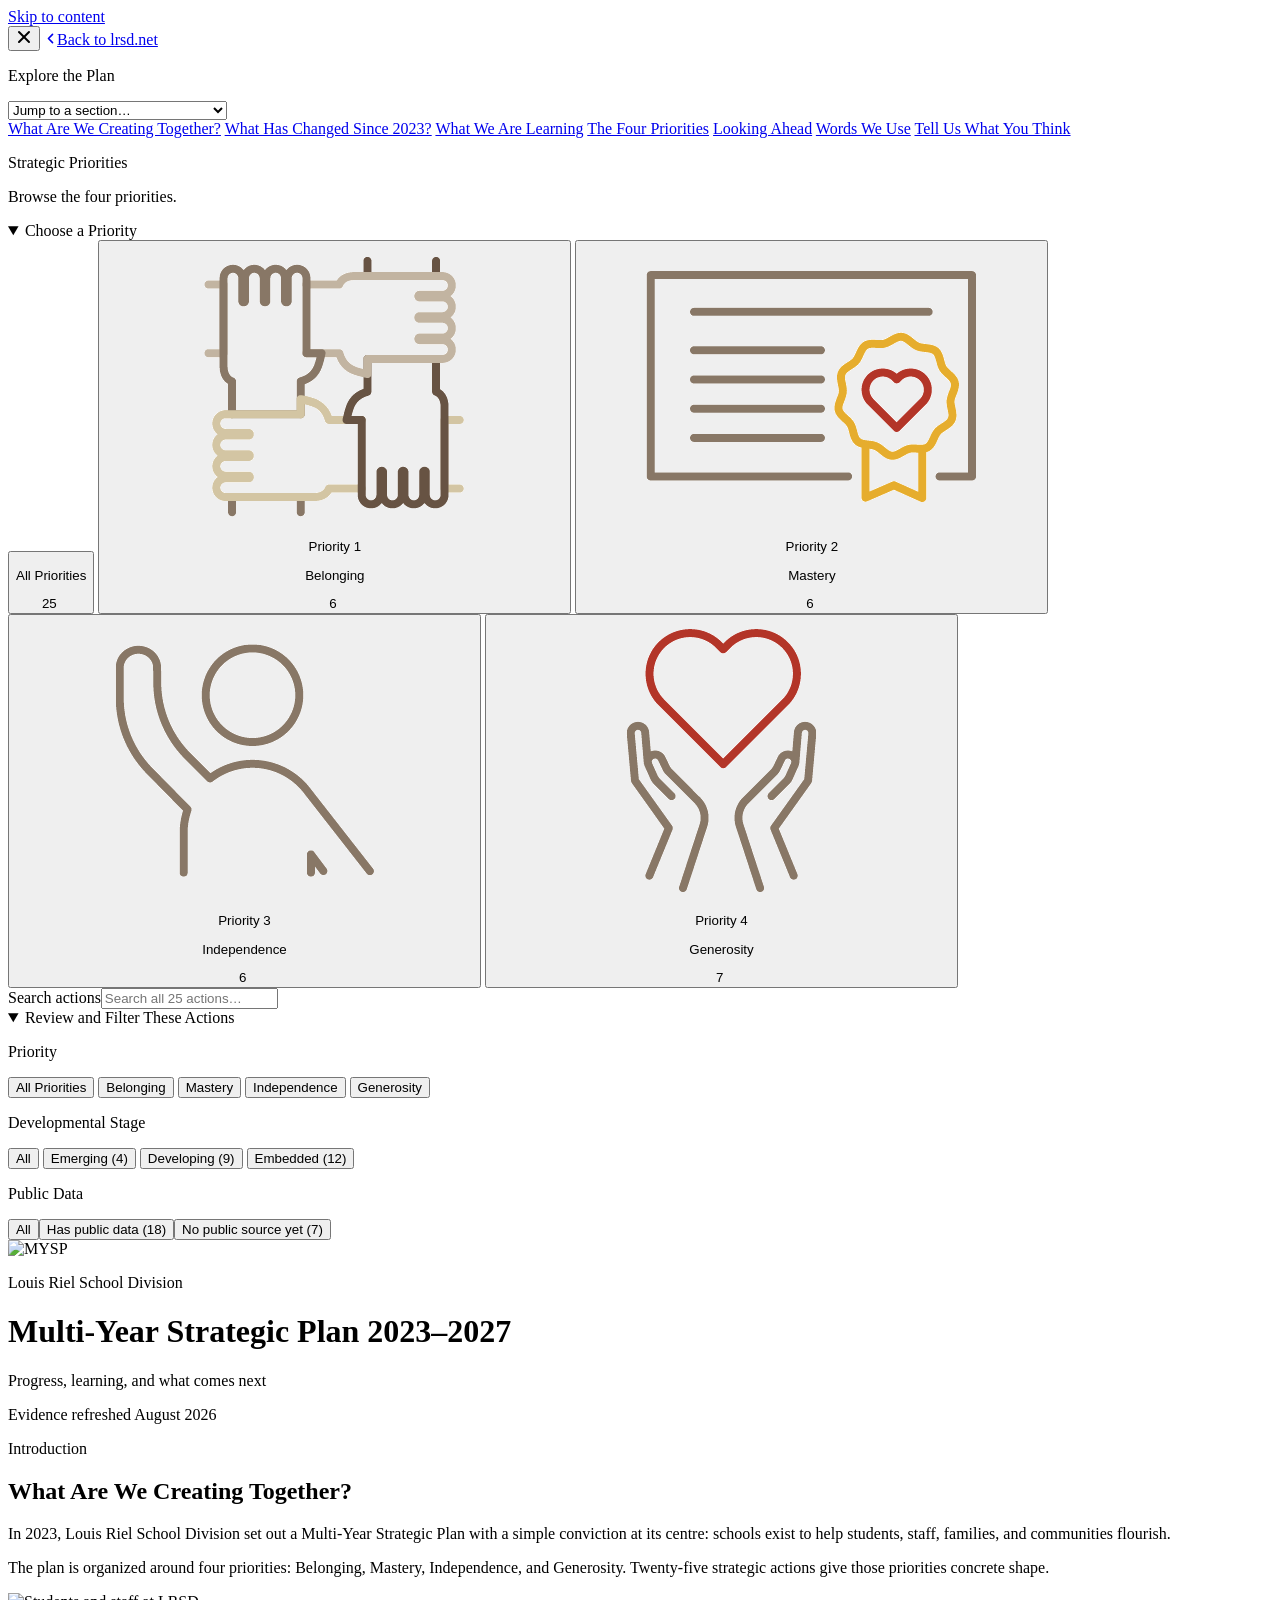
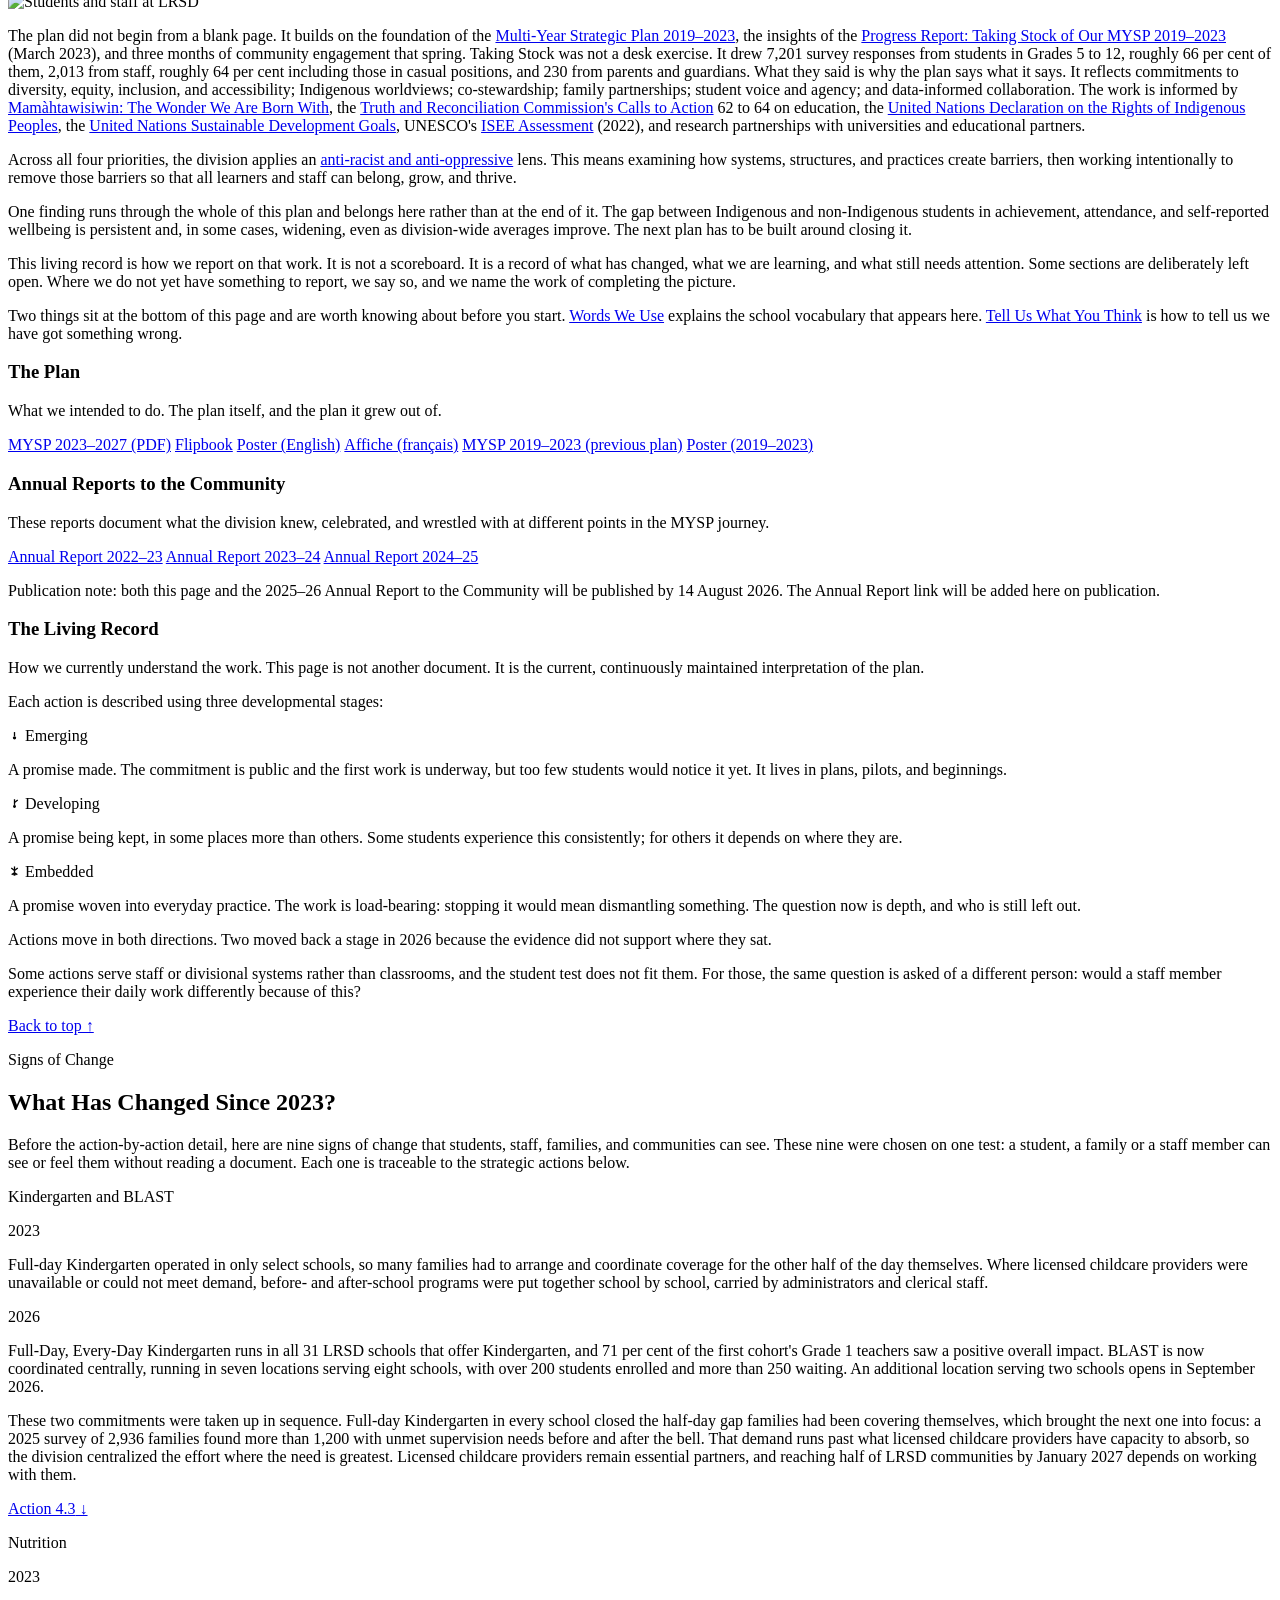
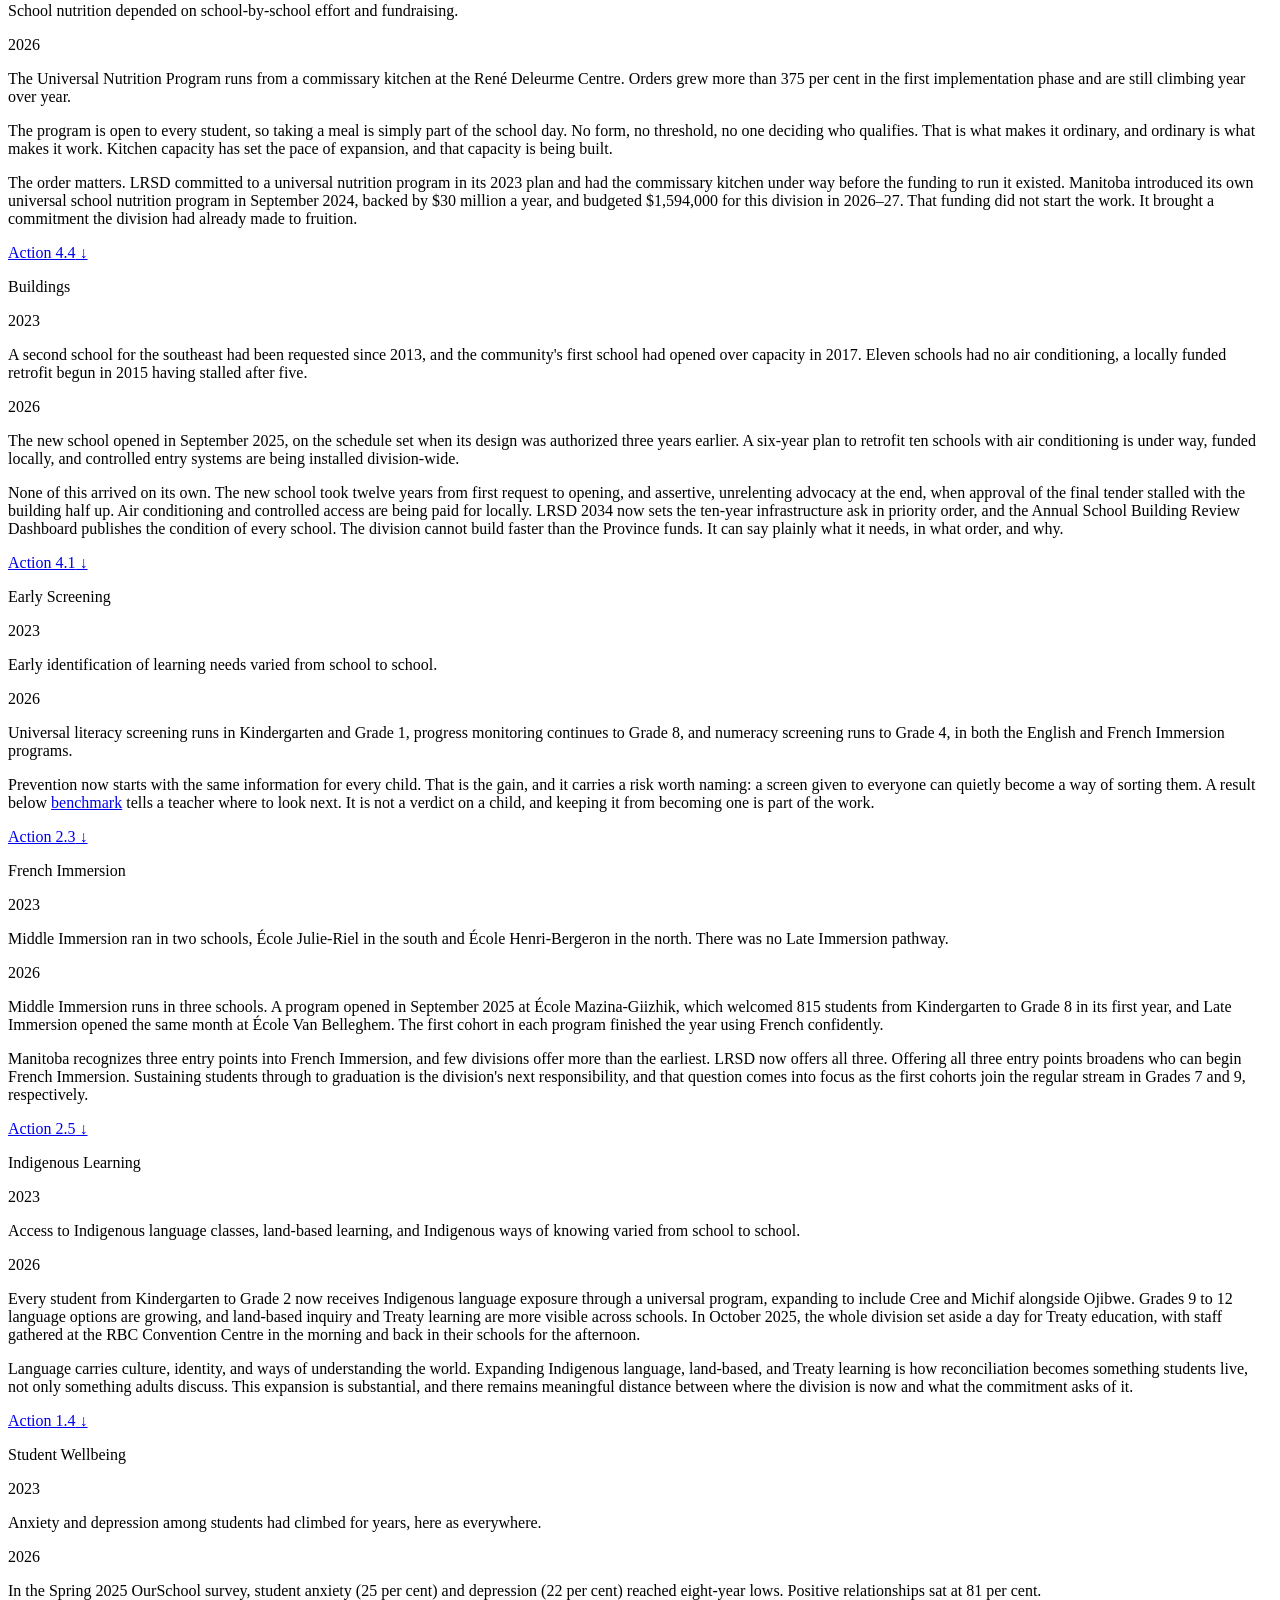
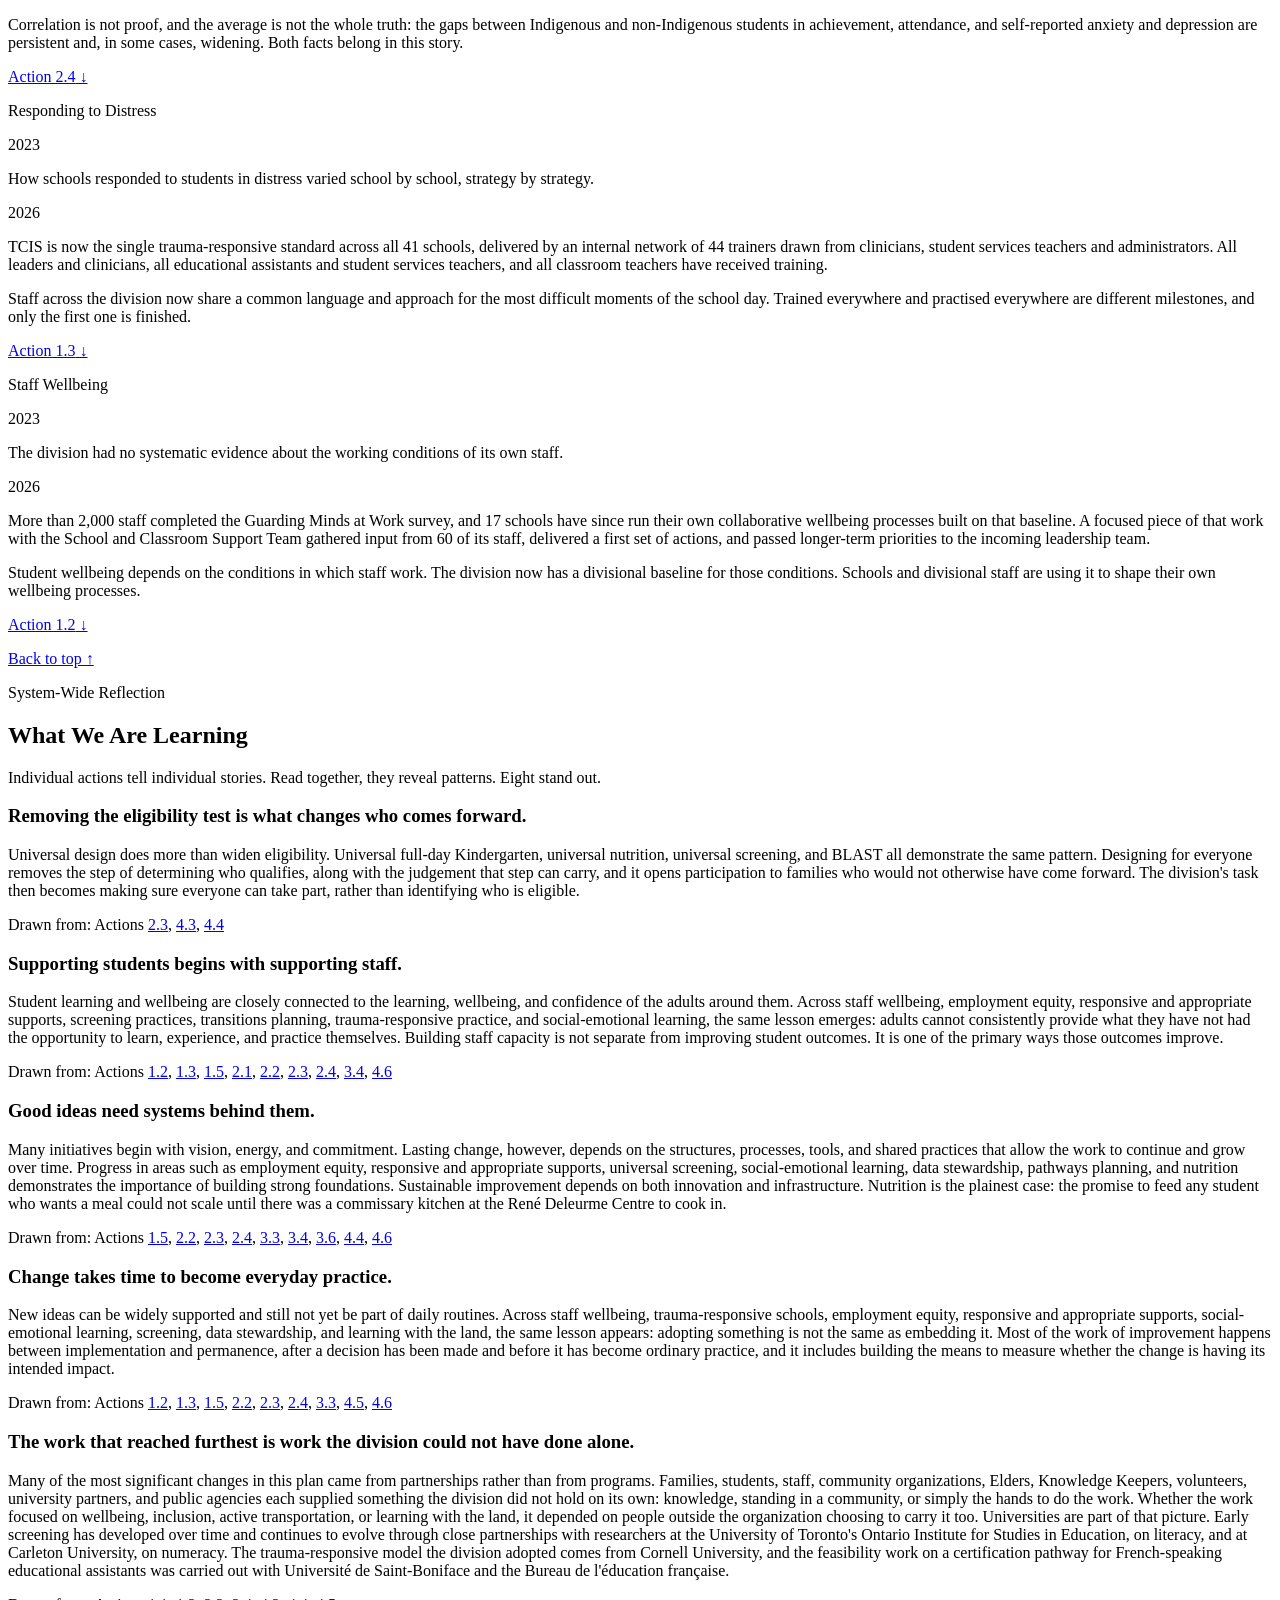
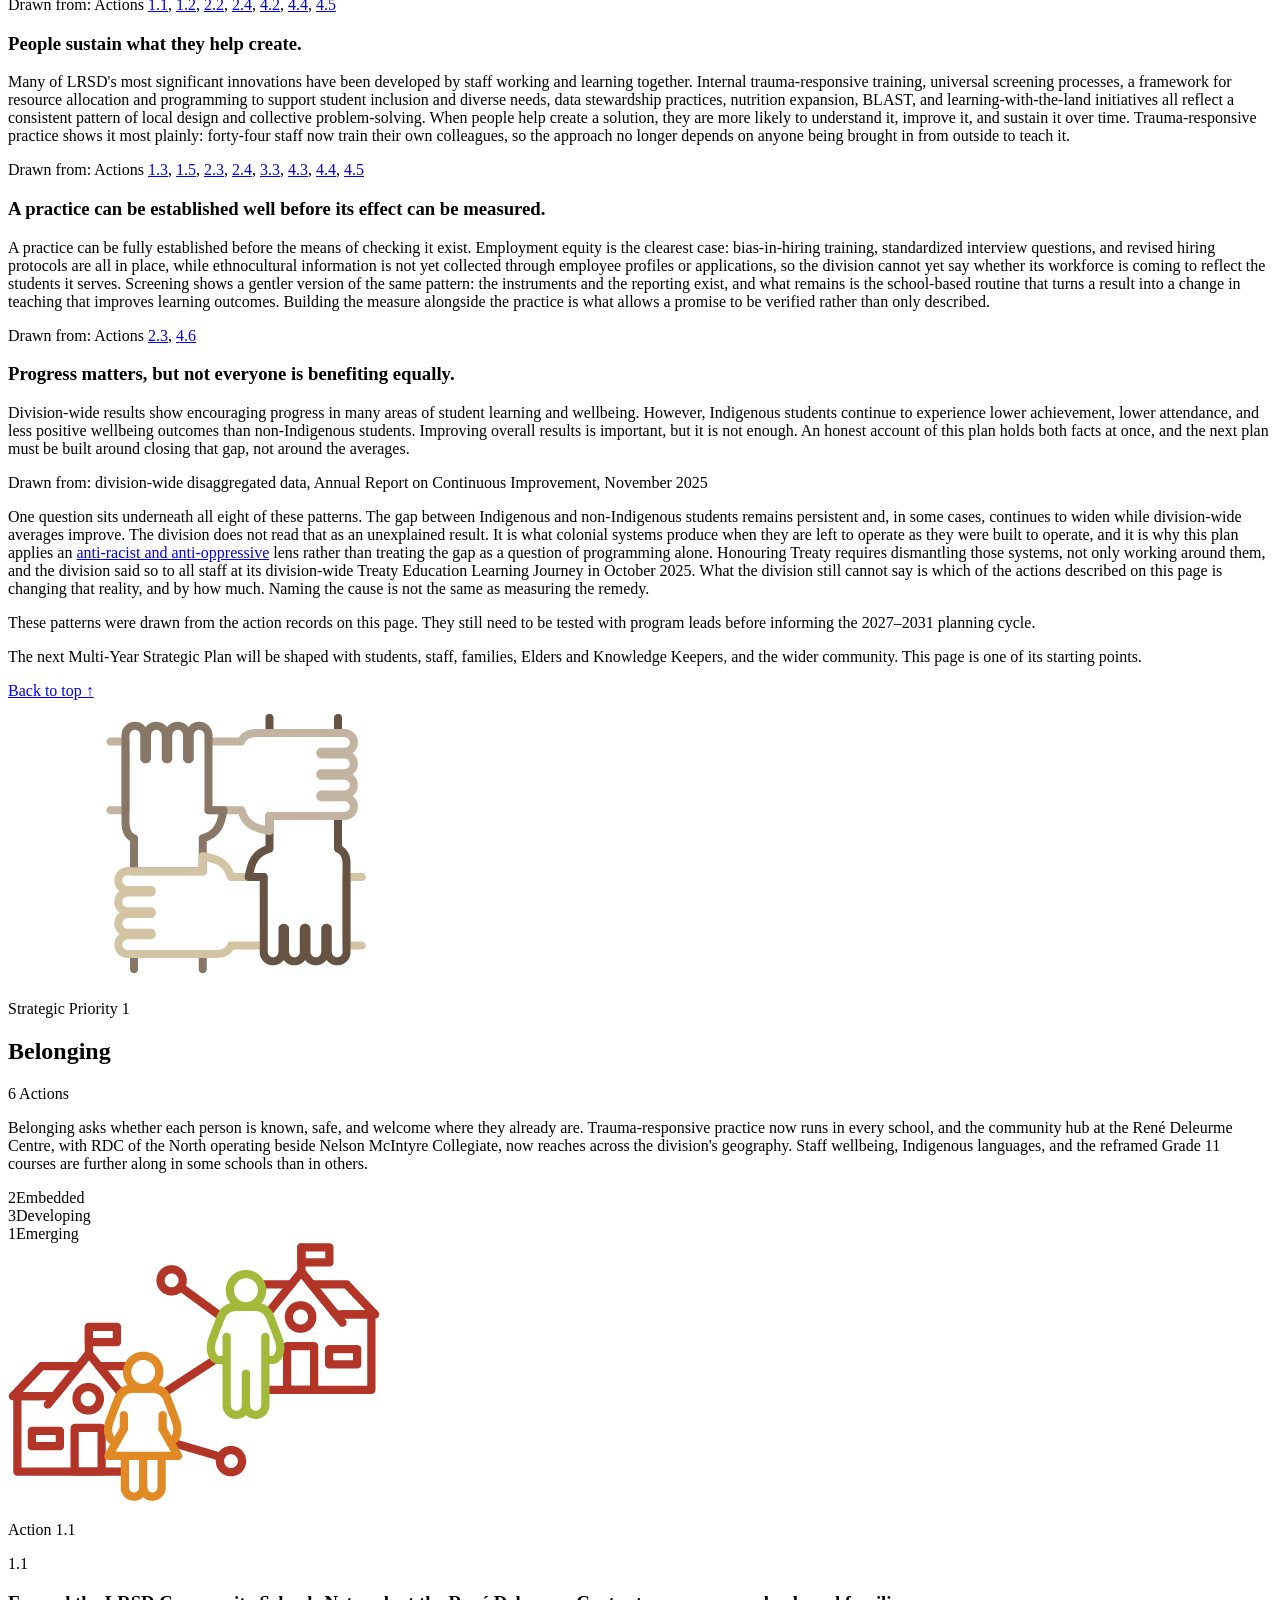
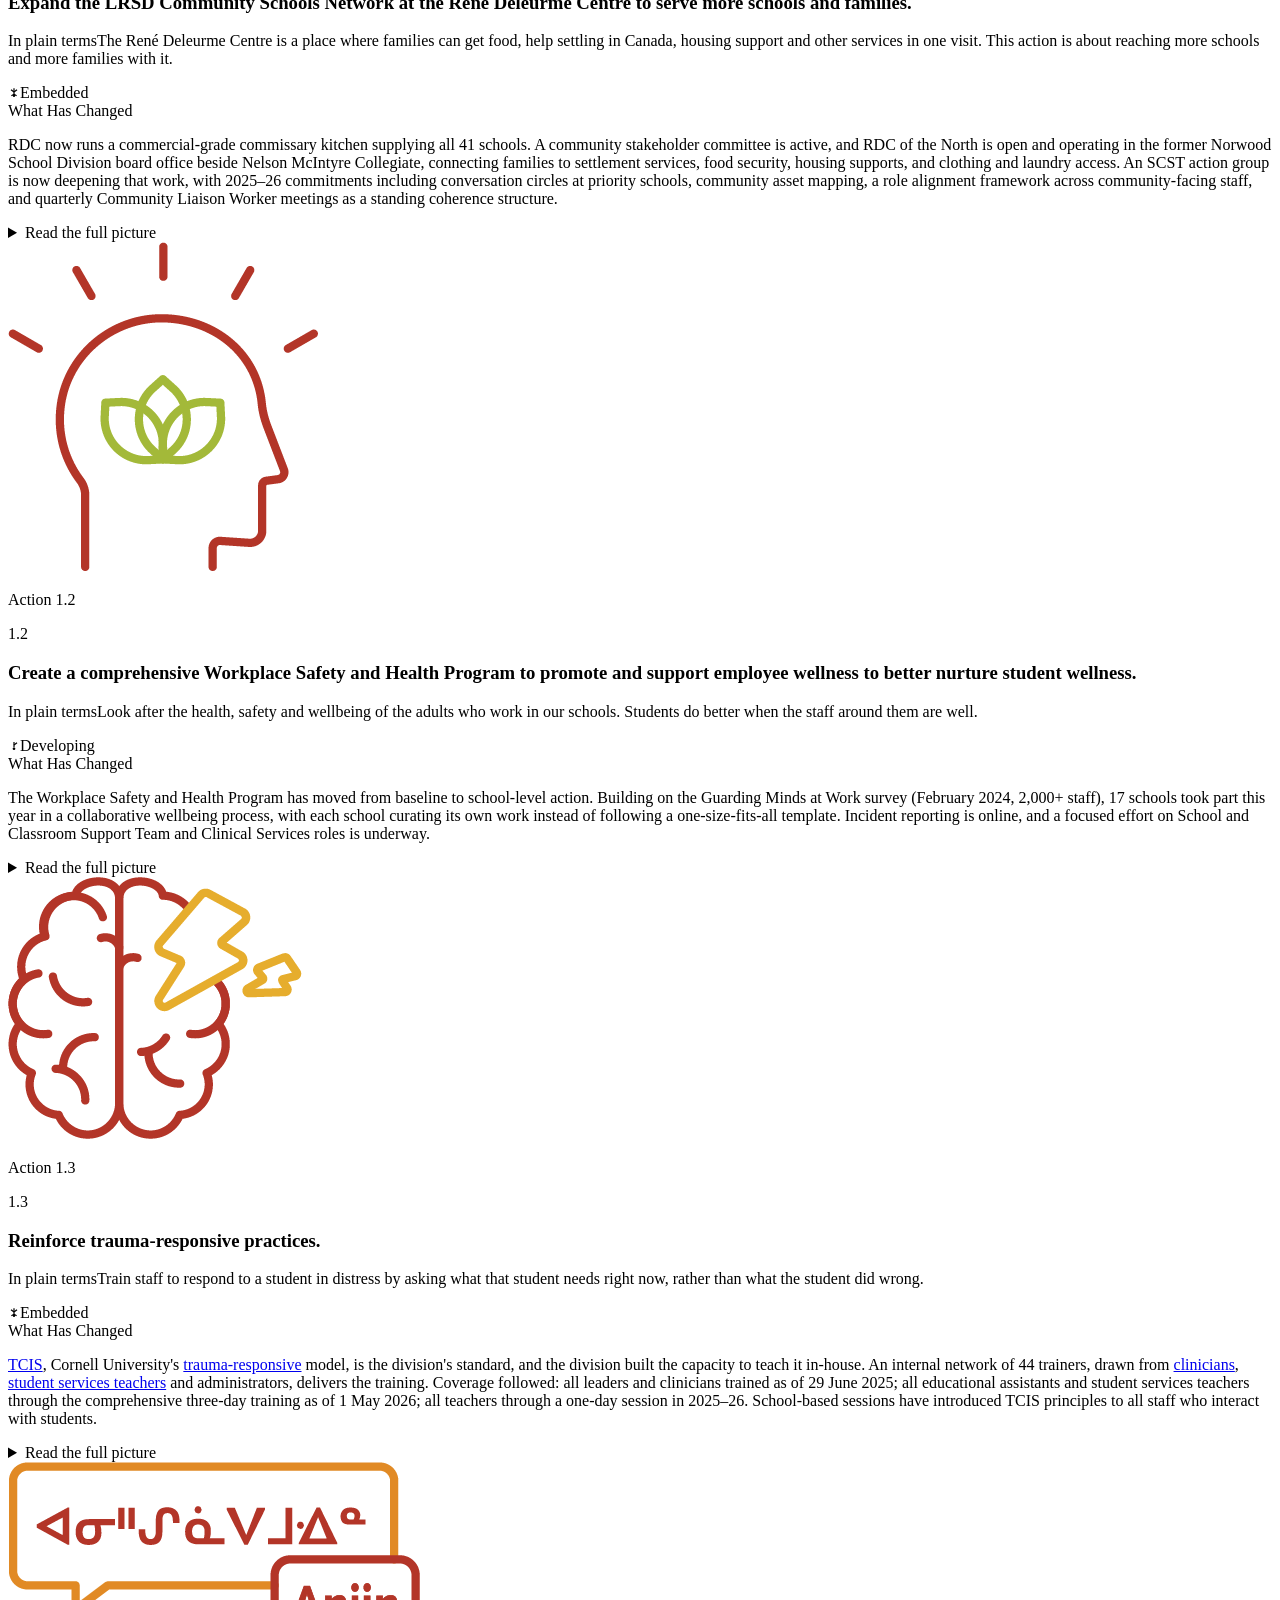
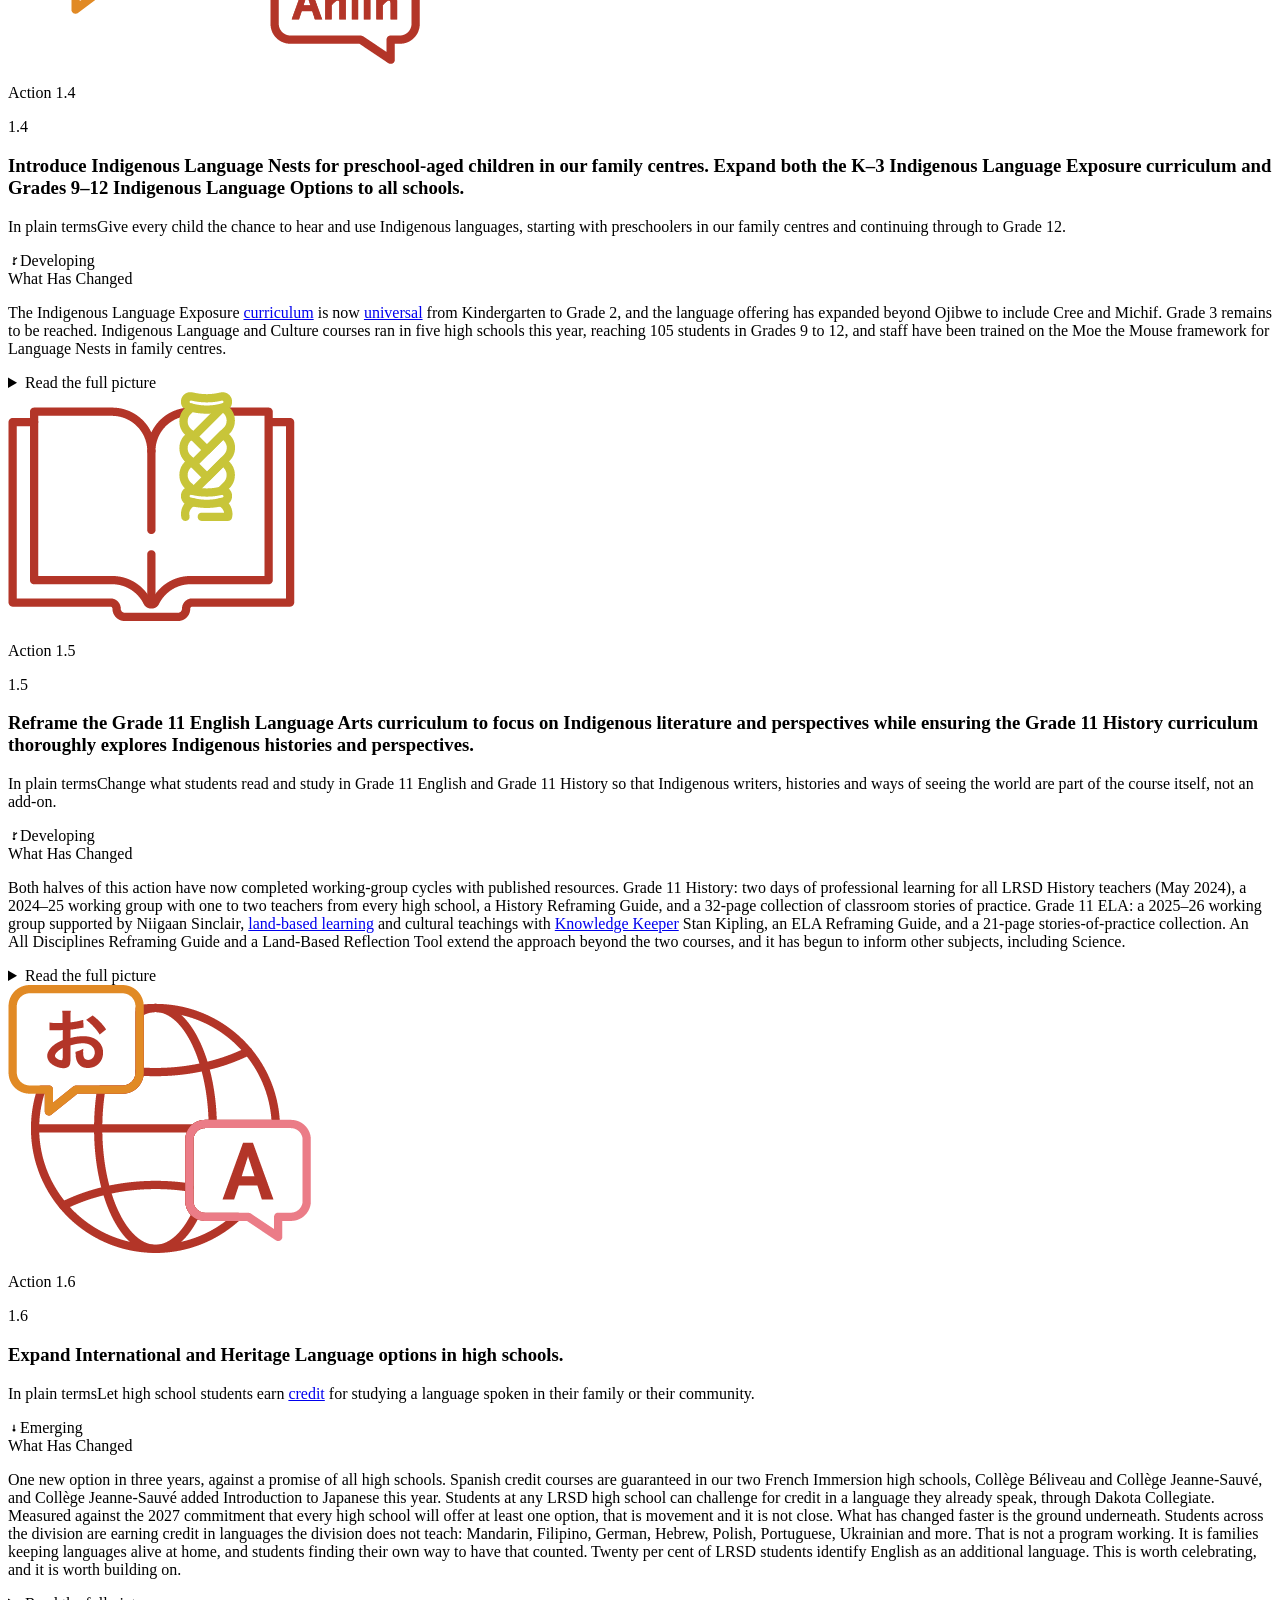
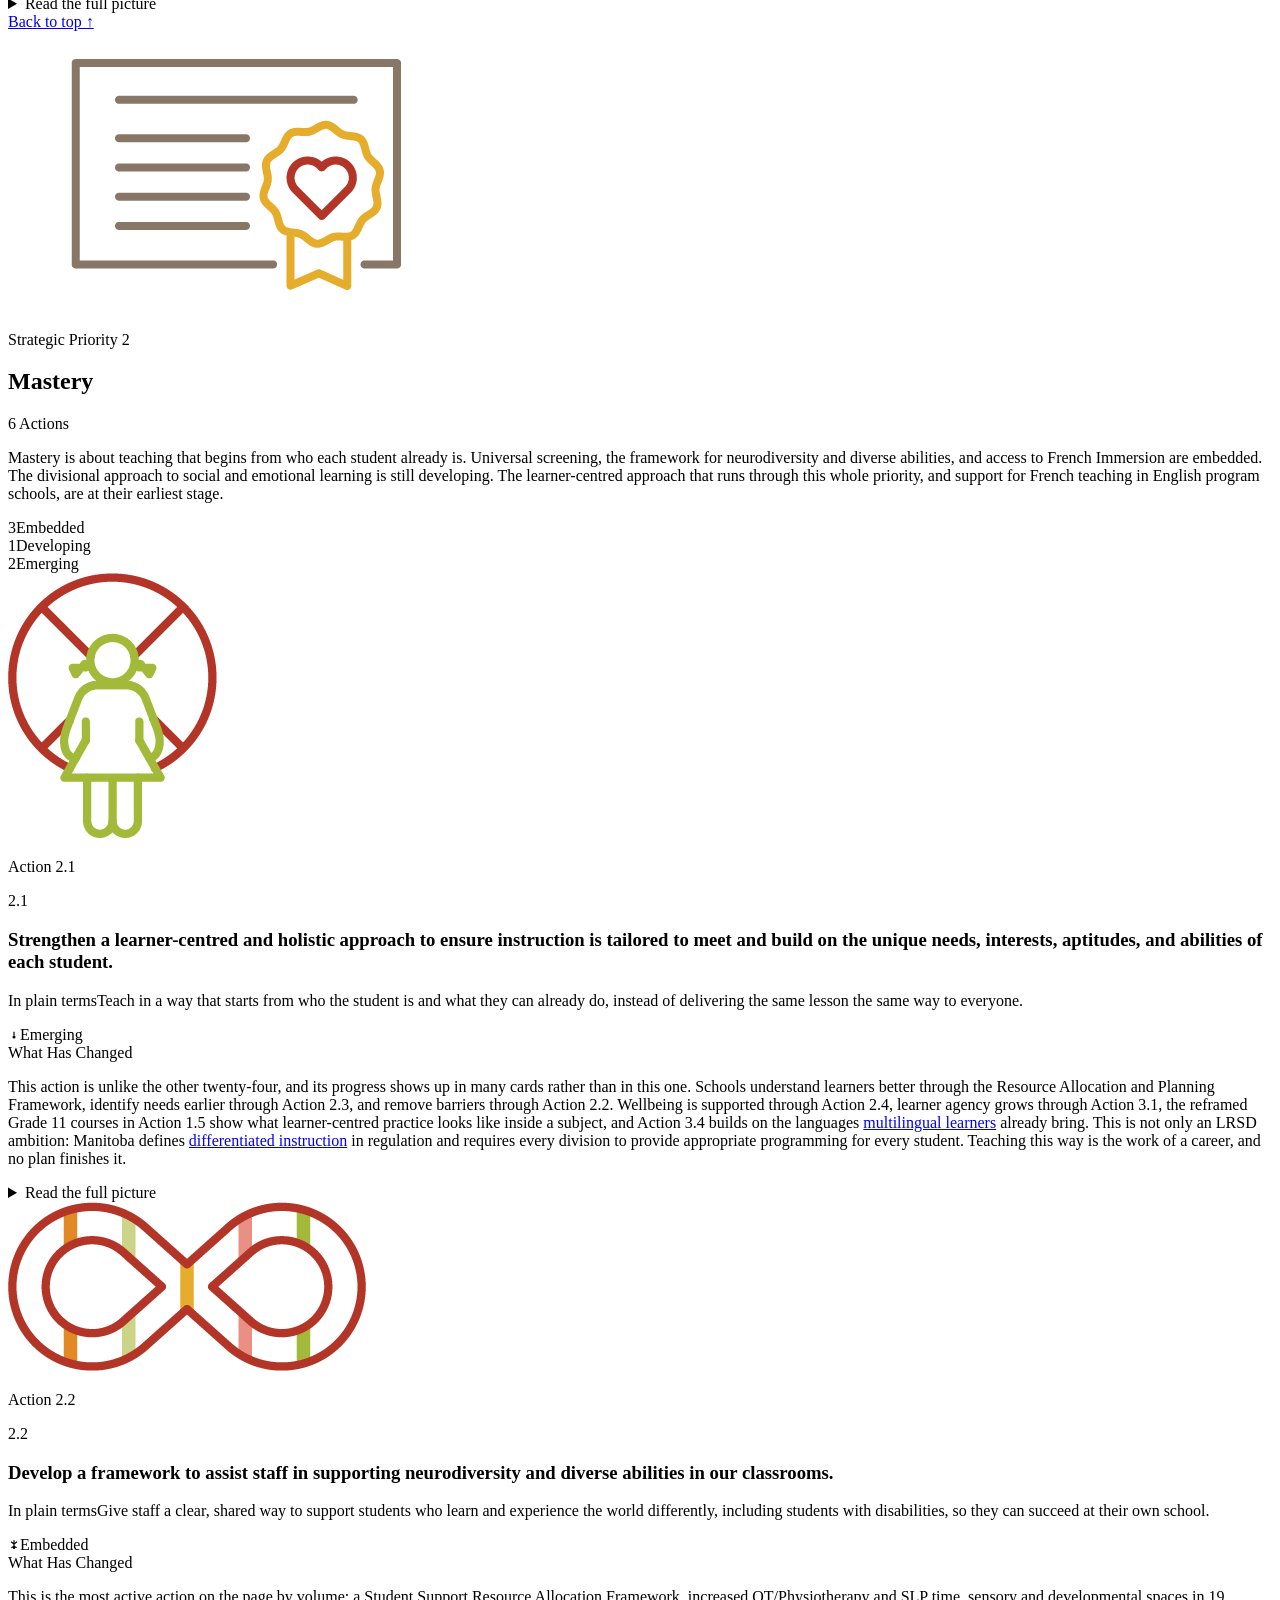
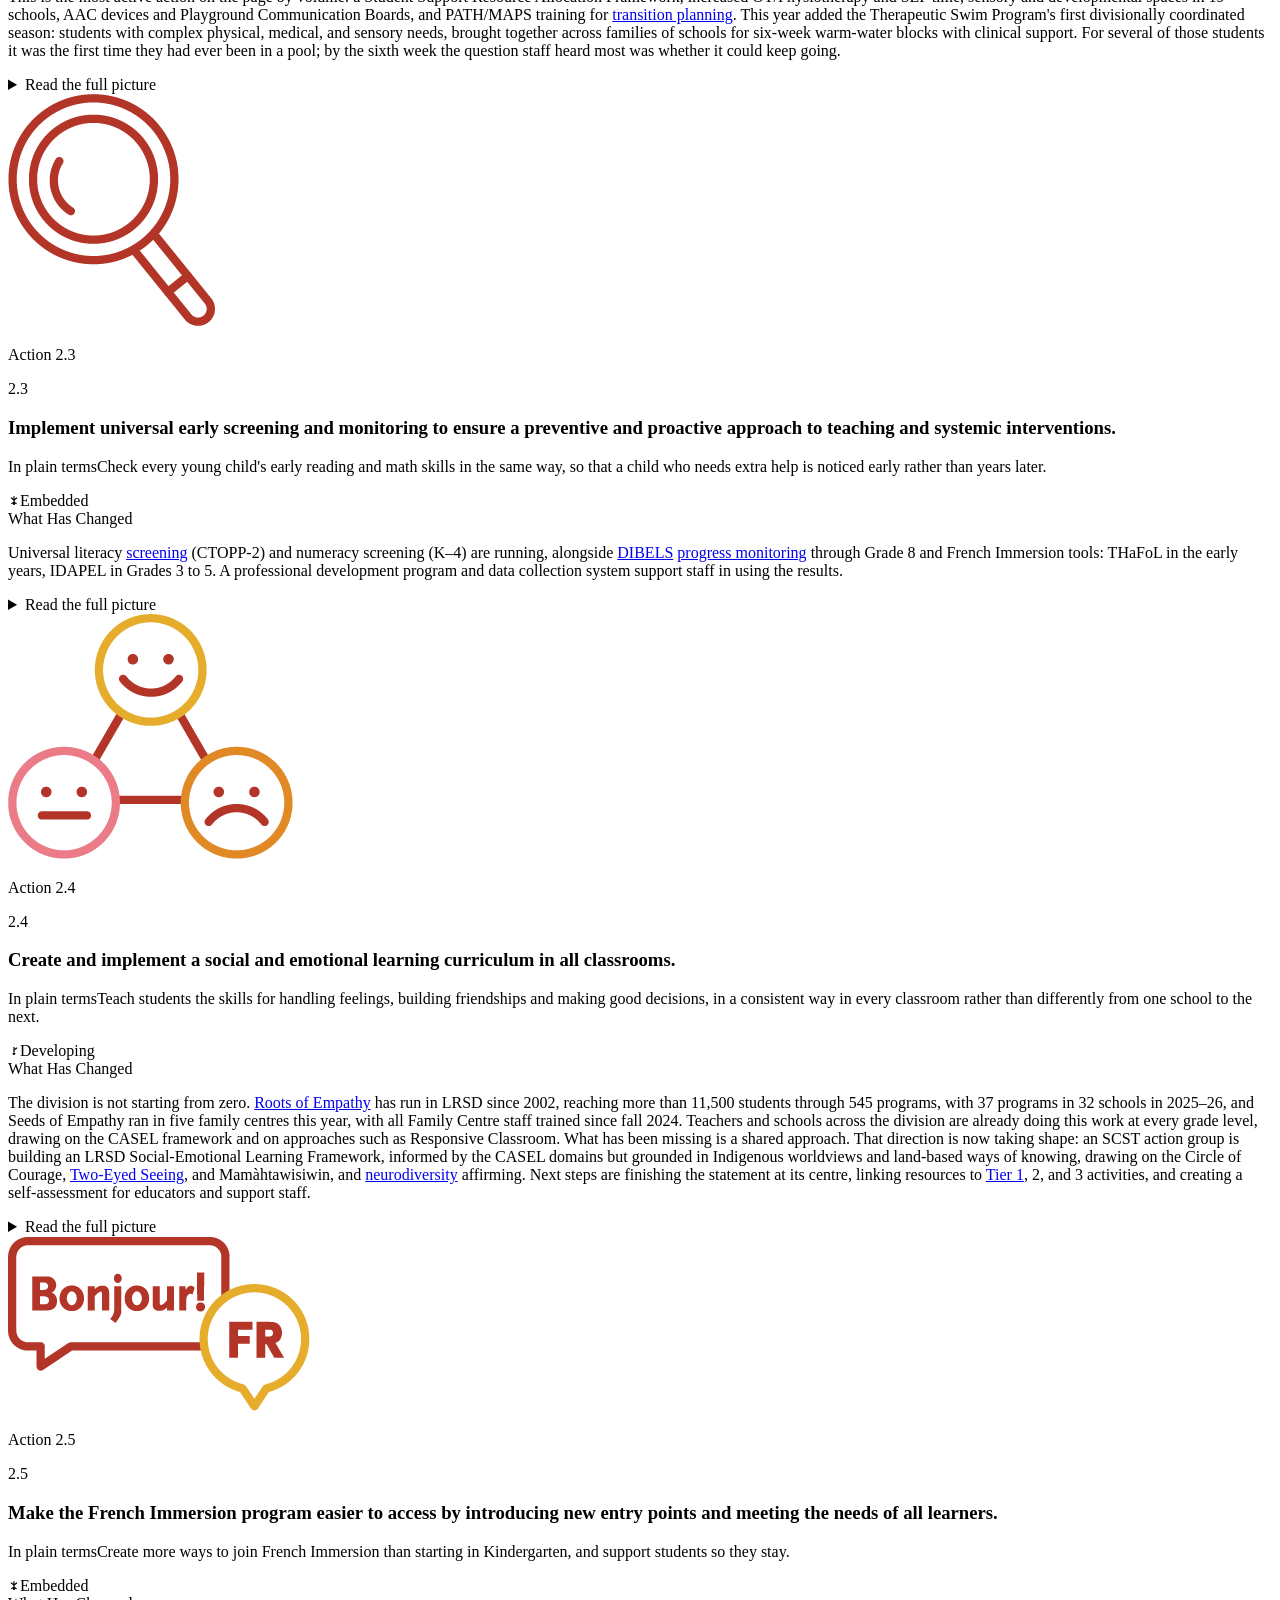
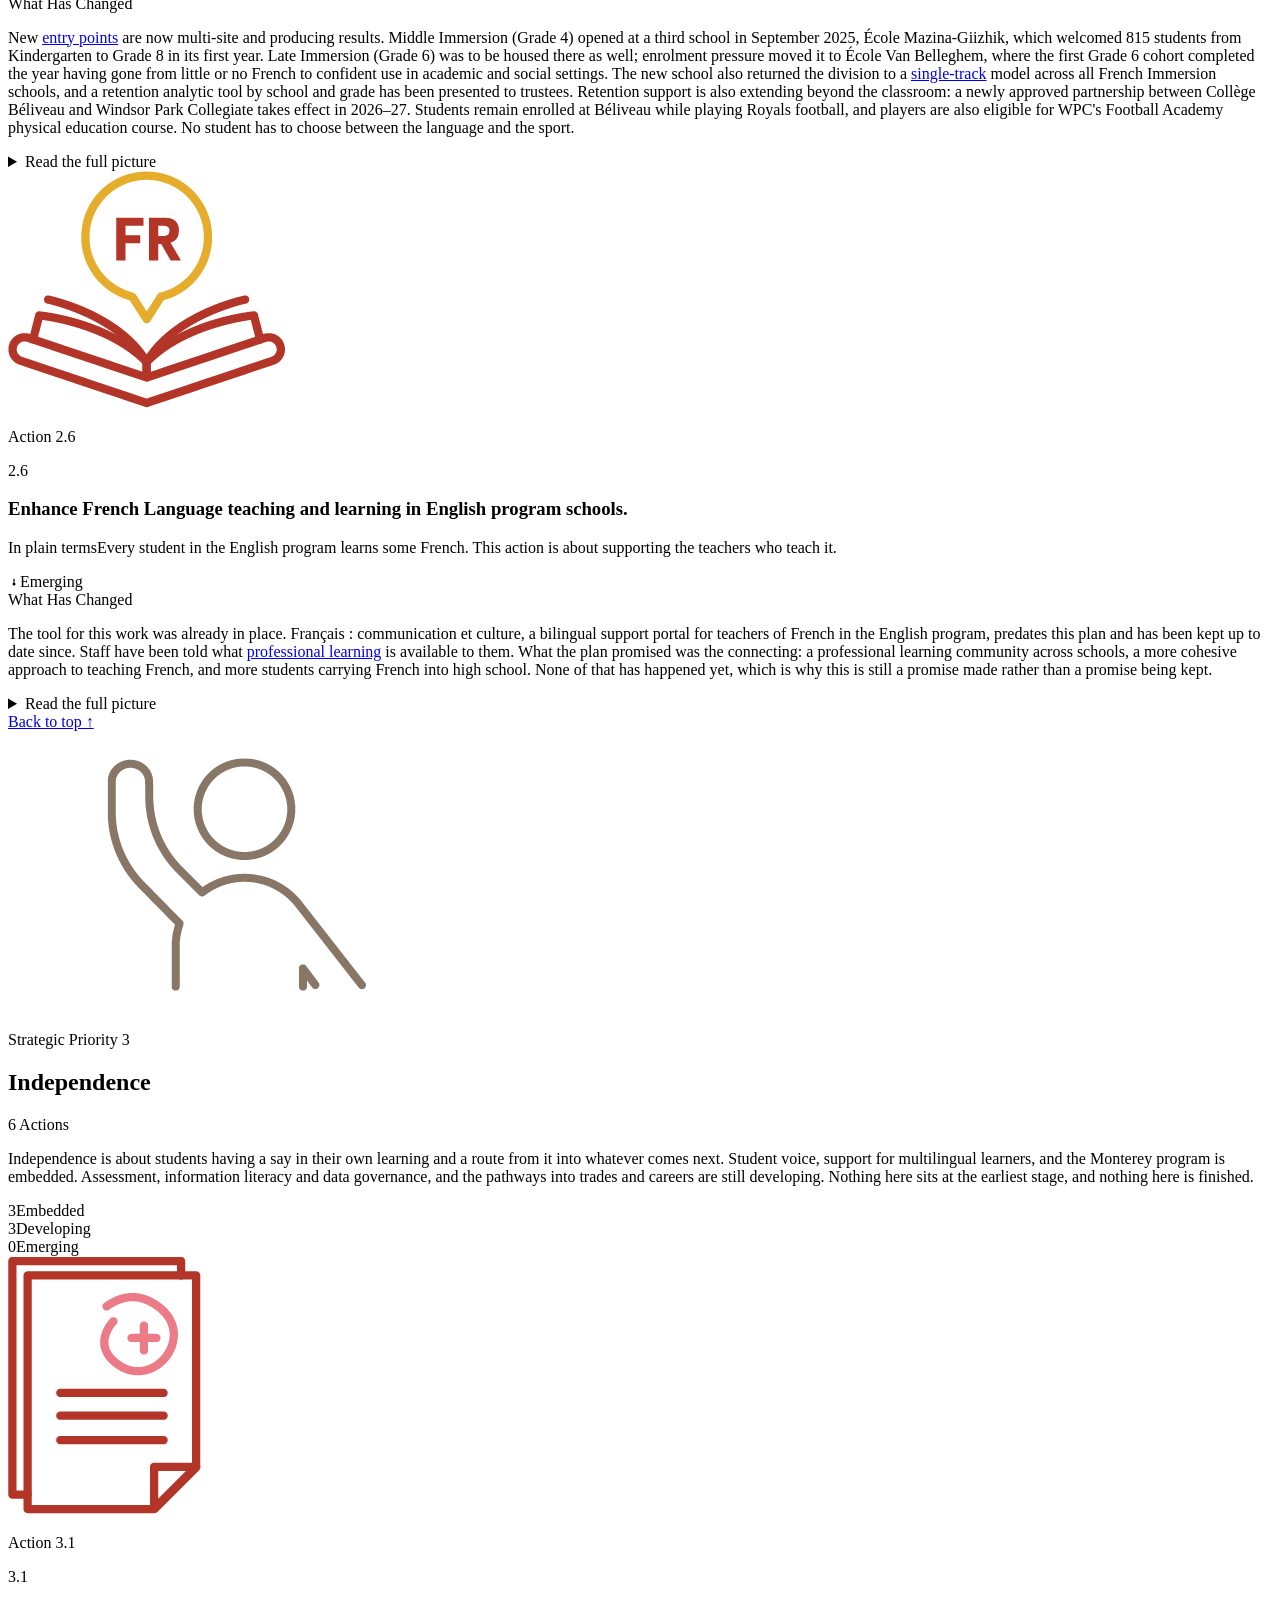
==== index.html @ eb4f5643 "Complete content sync from publish HTML into the app Co-authored-by: CommsLRSD <233796071+CommsLRSD@" ====
<!DOCTYPE html>
<html lang="en">
<head>
<meta charset="UTF-8">
<meta name="viewport" content="width=device-width, initial-scale=1.0">
<meta name="theme-color" content="#ffffff">
<meta name="apple-mobile-web-app-capable" content="yes">
<title>Multi-Year Strategic Plan 2023&ndash;2027 | Integrated Redesign</title>
<link rel="icon" type="image/svg+xml" href="/mysp/public/images/mysp-favicon.svg">
<link rel="manifest" href="/mysp/manifest.webmanifest">
<link rel="apple-touch-icon" href="/mysp/public/images/mysp-icon-192.png">
<link rel="stylesheet" href="/mysp/css/style.css">
</head>
<body>

<!-- ══════════════════════════════════════════════════════════════════
     CHANGE LOG: append a line here with every editing session.
     This file is edited collaboratively (human + AI). The file persists;
     editors' memories may not. The log is the shared record.

     2026-08 v85 CONTENT SYNC COMPLETED. v84 carried only part of the publish
                  file across. This pass compared the app against
                  lrsd-mysp-dashboard-PUBLISH.html line by line, with markup and
                  base64 images normalised out, and closed every remaining
                  content gap. All twenty-five action records now carry the
                  publish wording, evidence links and glossary links verbatim,
                  including the new information-literacy classroom examples in
                  3.3, the screening caution in 2.3, the Action 4.1 evidence
                  links, and the Action 3.4 language-challenge wording. Outside
                  the cards, the hero stamp reads August 2026, the introduction
                  links 'anti-racist and anti-oppressive' to Words We Use, and
                  the staff-facing note in How to Read a Card and the
                  Independence intro follow the publish text. The app's own
                  UI and UX is untouched: sidebar panels, the priority nav, the
                  Google Translate block, the per-section filter toolbars, the
                  stage visuals, the action modal and every in-app #action link
                  are exactly as they were. Verified afterwards that the two
                  files carry identical prose, identical links and no broken
                  anchors, with only the app-only interface strings differing.
     2026-08 v84 CONTENT SYNC FROM PUBLISH HTML. Understood and applied the brief
                  as CONTENT-ONLY: lrsd-mysp-dashboard-PUBLISH.html is the source
                  for revised wording and hyperlinks, while the current app
                  shell in index.html remains the source of truth for UI, UX and
                  multifile behaviour. Updated the intro, Signs of Change, all
                  four priority sections, Looking Ahead, and Words We Use in the
                  app. Preserved index-driven behaviour by keeping action-card
                  navigation/link behaviour in the current app and carrying the
                  new content into that structure instead of reviving the old
                  single-file layout.
     2026-08 v83 LAYOUT REFRESH. Five changes, all presentational; no wording, no
                  stages, no counts, no evidence touched.
                  (a) THE MASTHEAD IS OUT OF ITS BOX. It read as a widget rather than
                  as the title of the page. Now unboxed on the grey canvas with a rule
                  under it, aligned to the same column as everything below.
                  (b) PHOTOGRAPHS KEEP THEIR ASPECT RATIO. The section break images were
                  forced into 280px letterboxes with object-fit cover, which cropped the
                  people out of them. They are now capped by WIDTH and left to find their
                  own height. Same fix for the in-card evidence photos.
                  (c) THE DEAD COLUMN ON THE RIGHT IS GONE. Prose was held at a readable
                  measure inside a much wider card, so every paragraph had white space
                  hanging off its right edge. The measure is now CENTRED in the card
                  (--measure, 42rem) while grids, card decks and the priority toolbar
                  still use the full width. The leftover space became symmetrical margin.
                  ANYONE EDITING THIS: the four inline style="max-width:74ch" attributes
                  were removed and replaced by classes (.story-note, .section-intro-body)
                  because inline widths cannot be re-centred from the stylesheet.
                  (d) EVERY SECTION AND SUB-BLOCK IS DIVIDED. Priority sections are cards
                  like the narrative ones; grids, record tiers, the data panel and the
                  next-section footer all carry a rule above them.
                  (e) THE FILTERS ARE NO LONGER ONLY IN THE SIDEBAR. Each priority section
                  carries a toolbar above its cards with priority, stage, public-data and
                  search controls plus a live 'showing X of N' count. The toolbar HOLDS NO
                  STATE: it proxies clicks to the sidebar controls and re-reads them after
                  each filter pass, so there is still one source of truth. The sidebar
                  itself is regrouped into panels (sections, then priorities and filters,
                  then translation) and choosing a priority now opens that priority's
                  section instead of falling back to the introduction.
     2026-08 v82 GLOSSARY LINKING BUILT. Christian approved the curated option; this
                  is items 2(a) and 2(b) from the change proposal, and PENDING 47 is
                  now partly closed. Three parts.
                  (a) AN id ON ALL 81 GLOSSARY TERMS, slugged from the term itself,
                  prefixed g-. Slugs are stable and readable: g-street-data,
                  g-individual-education-plan-iep. Collision handling is in the build
                  script; there were none. If a term is ever renamed its id changes
                  and any inline link to it breaks, so rename the dt and the hrefs
                  together or leave the id alone.
                  (b) A RETURN LINK at the top of Words We Use, hidden until used.
                  Clicking any inline term records the card and the tab pane the
                  reader was in, then the glossary offers 'Back to Action 2.3'. Going
                  back re-opens that card's details and re-activates that tab. The
                  links are real hrefs to real ids, so with JavaScript off they still
                  work as ordinary in-page anchors and only the return link is lost.
                  (c) 41 INLINE LINKS ACROSS 15 CARDS, first occurrence per card, from
                  the 25-term set in the proposal. Two substitutions from that list,
                  both deliberate. 'Credit' was dropped: it appears constantly on this
                  page in senses the glossary entry does not cover (credit courses,
                  challenge for credit, credit attainment) and linking the first one
                  would have been arbitrary. Bare 'outcomes' was dropped for the same
                  reason and replaced by outcomes-based assessment and dynamic
                  assessment, which are the terms 3.1 actually needs and which were
                  new at v81.
                  WHAT THE BUILD REFUSES TO TOUCH, and this is the part to preserve if
                  anyone extends it: text inside an existing link, inside a heading,
                  summary, button, dt or dd, and inside any translate="no" span. It
                  works on text nodes only, never attributes, and never on the same
                  term twice within one card.
                  ONE FALSE POSITIVE WAS CAUGHT AND FIXED BEFORE SHIPPING, and it is
                  the exact failure mode the proposal warned about. Card 2.1 says
                  Manitoba 'defines differentiated instruction in regulation', meaning
                  a legal instrument. The first pass linked that to the glossary entry
                  for emotional self-regulation. The pattern now requires co-regulation
                  or an explicit emotional, student or self prefix. THE LESSON HOLDS
                  GENERALLY: single common words are where this breaks, distinctive
                  multi-word terms and acronyms are safe. Anyone extending the set
                  should add the second kind and leave the first alone.
                  TEN CARDS CARRY NO INLINE LINK: 1.2, 1.4, 1.6, 2.6, 3.2, 3.3, 3.6,
                  4.1, 4.2 and 4.7. Not a fault in the build. The 25-term set simply
                  does not intersect their vocabulary. Flagged to Christian as an
                  extension he can approve in one word; see PENDING 47.
                  STYLING IS DELIBERATELY QUIET: a dotted underline in the body text
                  colour rather than a coloured link, so that glossary asides do not
                  compete with the Public evidence chips, which are the links that
                  actually leave the page. Focus ring, print stylesheet and
                  prefers-reduced-motion are all handled. The target term highlights on
                  arrival and its collapsed details group opens, which matters on
                  phones where those groups are shut by default.
                  STRUCTURE VERIFIED: 41 links, every target resolves to a real id, no
                  nested anchors, nothing inside a notranslate span, 25 cards, 25
                  tablists, 100 tabpanels, 81 dt and 81 dd, zero em-dashes, and tag
                  nesting identical to v81.
     2026-08 v81 CHRISTIAN'S FINAL NOTES APPLIED. 108 edits across all four priorities,
                  the glossary and the closing sections, from the Final_Notes review plus
                  six uploaded sources: the KPMG board draft, the GCI ministerial
                  correspondence, the JHB assessment communication, the transit letter to
                  families, the CATEP feature, and the department's reply. Proposal
                  documents MYSP-v81-change-proposal.md and MYSP-v81-delta-for-signoff.md
                  carry the item-by-item record and Christian's answers.
                  NO STAGE CHANGED. Counts remain 12 Embedded / 9 Developing / 4 Emerging,
                  verified from the DOM after editing, with article class, data-stage
                  attribute and badge text agreeing on all 25. NOTE FOR JACKIE: the PENDING
                  block has said 12/10/3 since v60 and that was already wrong before this
                  pass. The page itself, including the four per-priority staging lines, has
                  always said 12/9/4. The block is corrected below; no markup changed.
                  THE KPMG REPORT WAS PROVIDED AND 3.6 IS REWRITTEN FROM IT. The line drawn,
                  and it should hold for anyone editing this card later: the division's own
                  commissioning decision is publishable, KPMG's work product is not. In:
                  who was engaged and when (January 2025), what was reviewed, why, the four
                  stage method, the comparison against ten institutions, and the date the
                  final report reached the Board (May 2026). Out, absolutely: every finding,
                  every consideration for action, every programme named as an opportunity,
                  and every dollar figure. The report's own disclaimer also bars reliance by
                  anyone other than the Division, so the card must never present it as public
                  evidence, and it does not.
                  THE CARD HAD BEEN UNDERSTATING THE REVIEW'S SCOPE since v18. It said the
                  review covered programming at the ATC. It covered Practical Arts, Grades 7
                  to 12, as well, which is most of the eight areas this action names.
                  Corrected in the Context pill, the accomplishment, the evidence list and
                  the learning field, without publishing a single finding.
                  CHRISTIAN CHOSE OPTION (iii) ON THE FUNDING BULLET. The drafted forward
                  bullet 'take the review's third question, whether this programming can be
                  sustained on the funding available, to the Province' was NOT written in.
                  Recorded because the reasoning matters: that question sits in the report's
                  stated Purpose rather than its Findings, so publishing it would have been
                  defensible, and Christian decided the page says nothing about funding. The
                  Context pill does still name financial sustainability as one of the three
                  questions the review asked, which he approved separately at A1. Anyone
                  reopening this should know the two answers were given to two different
                  questions and are not in conflict.
                  1.6 REWRITTEN WITHOUT ITS NUMBERS, ON CHRISTIAN'S STEER. He supplied
                  per-school enrolment (Jeanne-Sauve 105 Spanish and 27 Japanese, Beliveau
                  105 Spanish, Dakota 19 Spanish) and a division-wide figure of 2,465 who
                  either challenged for credit or enrolled at the three schools. His
                  instruction: the numbers are right, do not publish them. The stale 269
                  came out with them, because his per-school figures total 256 and no number
                  is better than a wrong one. The card now argues qualitatively that far more
                  students earn language credit by challenging than by enrolling, that the
                  challenge route is self-serve and the division can do better than that, and
                  that the take-up is evidence the languages of this division are alive in its
                  homes and worth celebrating. THOSE THREE CLAIMS REST ON FIGURES THAT ARE NOT
                  ON THE PAGE. If anyone challenges them the answer is Christian's own data.
                  The challenge-for-credit list gained Japanese and Spanish and lost the
                  duplicate 'Deutsch'. 'Native Language' and 'Other Aboriginal Languages' are
                  Manitoba course-code categories rather than languages and are rendered as
                  'and in Indigenous languages'. Dakota is now named as the challenge site
                  rather than 'and at other schools in the city', per Christian's correction.
                  ITEP IS THE IMMIGRANT TEACHER EDUCATION PROGRAM, not Indigenous. Verified
                  against the University of Winnipeg's Access Education page and LRSD's own
                  2018 announcement. This closes PENDING 11 and 34, which cut 'Relaunch ITEP'
                  from 4.6 at v59 for one reason only: nobody could expand the acronym. The
                  bullet is restored to 4.6, expanded, and it now connects two accomplishments
                  that card already carried about internationally trained teachers to an
                  actual route. Both programmes are also glossed in Words We Use.
                  4.7 GAINS ITS ONLY HUMAN STORY, UNNAMED. The CATEP passage runs without the
                  graduate's name and without her school. Christian's instruction was unnamed;
                  the school came out too, because an unnamed educational assistant plus a
                  named school plus a named grade identifies her to everyone in that building.
                  Consent given for the 2022-23 ARC does not extend to this page. Same
                  reasoning as PENDING 28. Date corrected to 2023: the feature is from the
                  2022-23 ARC, not 2025.
                  THE TWO STAGE-DOWNGRADE SENTENCES ARE GONE FROM 3.6 AND 4.6, AND THE FACT
                  SURVIVES ONCE. Christian approved the counter-proposal at 0.11a. The stage
                  legend in the introduction now carries one line: 'Actions move in both
                  directions. Two moved back a stage in 2026 because the evidence did not
                  support where they sat.' The argument for keeping it: a staging scheme only
                  ever seen to advance is one nobody has reason to believe. Both cards now
                  argue their stage on the substance instead of narrating the page's history.
                  FIVE FALSE NEGATIVES CORRECTED, THE ERROR CLASS FIRST LOGGED AT v39 AND NOW
                  CONFIRMED EIGHT TIMES. Fields asserting something does not exist when it
                  does. 2.3 said the division should provide screening reports in visual form
                  and develop parent communication protocols; both exist, and the real issues
                  are usability and consistency, so both bullets were rewritten to say so.
                  3.5 said the return-to-home-school measure 'has not been built'; it is being
                  taken, and what cannot be published is the number, because the cohort is too
                  small. 3.5's wraparound family support and holistic student support were
                  both listed as future work and both are done, in partnership with The Link
                  and Spirit Horse. 2.6 said the connecting 'has not started' when a divisional
                  network ran for at least a decade and lapsed. ALL FIVE WERE FOUND BY
                  CHRISTIAN READING THE PAGE, NOT BY AUDIT. Whoever holds this next should
                  assume the remaining 'what needs attention' fields carry more of them.
                  2.6 IS NOW THE PAGE'S ARGUMENT AGAINST ITS OWN VOCABULARY. On Christian's
                  account the network existed for at least a decade, he oversaw it as an
                  assistant superintendent, many of those teachers still meet informally, and
                  it was not dismantled but taken for granted until it dissipated. The card
                  now says that, and says what it means: a practice that no longer needs
                  attention stops getting any, and then it stops being a practice. This is the
                  only place on the page that names the risk of the word Embedded, and it is
                  worth protecting. On Christian's word, not a document.
                  4.2 GAINS THE TRANSIT STORY, WHICH WAS THE LARGEST TRANSPORTATION EVENT OF
                  THIS PLAN AND WAS ENTIRELY ABSENT. Winnipeg Transit replaced its whole route
                  network on 29 June 2025, verified against the City's own launch release. The
                  division's response is sourced to Jeff Anderson's letter to families:
                  assessing the fall schedule for gaps, identifying Bonavista and Island Lakes
                  and the two affected high schools, surveying families, taking the results to
                  Transit, and considering bell time changes and paid-seat service it could
                  contemplate only because contingency sat in the budget. The attention field
                  now names the limit the episode exposed: the division can survey, advocate
                  and pay, and it cannot change a bus route. Four crossing and signage bullets
                  merged into one at the same time.
                  4.4 IS NO LONGER CONTRADICTED BY LRSD'S OWN NUTRITION PAGE. That page was
                  fetched on 5 August 2026 and has moved since v45: muffins are 2,000 weekly,
                  not 3,000, and vegetable platters are 300 rather than platters for 500
                  students. Both aligned on Christian's instruction. NOTE THE HISTORY: v45
                  changed the page TO 3,000 precisely because the UNP page then said 3,000.
                  The lesson for Jackie is that this figure moves and the dashboard should
                  follow the programme page rather than hold a number against it. Five
                  accomplishments were added from that page, all previously missing: the eight
                  modernized kitchens and the $349,188 divisional investment, the commercial
                  combi ovens, year-round service including Summer Academy and ASPIRE, the
                  transition to a fully Halal menu with menu stratification eliminated, and the
                  commissary as a procurement hub commissioning portion-adjusted hummus and
                  sensory-friendly smoothies for neurodivergent learners. The Halal sentence is
                  the strongest thing on the card and it had never been on it.
                  STILL OPEN AND STILL FOR JEREMY BENDER: the case volumes (the card says 905
                  in September to 2,973 in October; the UNP page says 900 in September 2024 to
                  4,100+ in May 2025) and the four-numbers-one-measure permit contradiction.
                  Not changed here because no answer exists yet.
                  NAMING RULE SETTLED: TITLES, NOT NAMES. Christian's decision, applied twice.
                  4.4 credits 'the Manager of the Universal Nutrition Program' rather than
                  Jeremy Bender. 4.6 loses 'Shelley and Izzedin's', which PENDING C had
                  flagged as a defect since v69. 3.4's Request for Support work is described
                  rather than attributed to Rose Pagtakhan. PENDING 26's proposals to credit
                  Sean Oliver and Knowledge Keeper Audrey Logan on 4.5 fall under the same
                  rule and should be read as settled unless Jackie reopens it.
                  4.1 IS SUBSTANTIALLY SHORTER AND SAFER. Christian's instruction was not to
                  list the projects. Six project bullets in Ongoing became two, and
                  three detail bullets in Accomplished became one. The card now reports the
                  published 2024 to 2034 edition and says the next annual update goes to the
                  Board in September 2026, which is accurate about a public document and does
                  not leak the unapproved change Christian described: VARENNES IS NO LONGER A
                  NEW SCHOOL REQUEST BUT A DEEP REFRESH, AND THAT IS NOT PUBLIC YET. That is
                  also why the card still says five new schools and Christian's note said four:
                  the published edition counts the Varennes replacement. Relink after September.
                  4.3'S BRACKETED NOTE MOVED OUT OF THE TITLE AREA into the BLAST context
                  paragraph as plain sentences, closing a PENDING C item and answering
                  Christian's point that BLAST was appearing before the reader met it. Five
                  BLAST forward commitments added from the 5 May 2026 board update, including
                  lower fees and wider access at Christian's instruction; the card previously
                  had none, on an action that is a third BLAST. The new school is named as
                  Ecole Mazina-Giizhik in both places, retiring the 'Sage Creek Bonavista'
                  wording the division dropped on 6 May 2026. The duplicated sustained
                  engagement passage was cut from the attention field, closing PENDING C item
                  (2) for this card.
                  3.4 CORRECTED FROM NICHOLAS KELLY'S NOTES. LEAP was described as deployed in
                  February 2026; it was piloted and will be widely available in September 2026,
                  and the learning field now says the equity gain applies to the staff who
                  piloted it. Middle Years LAL did not launch and the card says why, which is
                  better than moving the date: the position could not be filled. Monterey is
                  no longer named as host of the EAL library. Two accomplishments added for the
                  Request for Support work and for capacity building through Student Services
                  professional learning.
                  1.4 AND 1.5 DATA HUB LINKS. 1.4 gains the four dashboards Christian listed.
                  While checking, 1.5's data-datahub attribute was found to name one dashboard
                  while the card displays five chips, and the watch index listed 1.5 under
                  Learning Indicators only. Both corrected. This was not in Christian's notes;
                  it is a consistency fix that follows from making his.
                  2.2 LOSES ITS UNSOURCEABLE COUNTS at Christian's instruction: 19 schools, four
                  swings, 30 iPads, 40 laptops, all of which PENDING had carried as untraceable
                  since v45. Microsoft Learning Tools access is now stated as universal, which
                  is a stronger claim than the one it replaces. The Therapeutic Swim paragraph
                  was rewritten so the finding no longer depends on an ARC story the reader has
                  not read.
                  TELL US WHAT YOU THINK. The prompt inviting Indigenous families to describe
                  the gap in their own terms is REMOVED and replaced with a sentence pointing
                  to the Indigenous Education Community Council and the Indigenous Parent
                  Program. Christian was not comfortable with it and he is right: it asked the
                  families most affected by the division's hardest failure to do unpaid
                  emotional work into an inbox nobody has confirmed. This partly relieves
                  PENDING 10, which is now a general question again rather than a specific one.
                  The French version line is removed at his instruction; PENDING 16 stays open
                  and matters more for it. 'Written by people inside the division' and the
                  alternate-format sentence are rewritten. The 'your own child' line is kept in
                  Christian's shorter form.
                  WORDS WE USE gains eleven entries: CATEP and ITEP, outcomes-based assessment,
                  dynamic assessment, Propel, Middle Years Exploration, Roots and Seeds of
                  Empathy, Request for Support, the three policy codes, Keewatin, combi oven,
                  and Keeoukaywin and Wahkohtowin from PENDING 26(d). The last two describe
                  concepts that do not appear in the page's prose; Christian approved them
                  anyway and they are marked translate="no" like the other Indigenous-language
                  terms. Clinician gains social worker and KEEPS physiotherapist, reversing
                  Christian's note on his own second look, which also means 2.2's Physiotherapy
                  references stand.
                  THE UNIVERSAL-ACCESS LEARNING PATTERN WAS REOPENED, WHICH IS PROTECTED
                  CONTENT, ON CHRISTIAN'S EXPLICIT REASON. He observed that 'when something is
                  made available to everyone, participation often increases' is close to a
                  tautology. He is right: wider eligibility is definitional, and the finding is
                  in the rest of the paragraph. Title and lead sentence replaced; the body,
                  which carries the real argument about removing the eligibility test, is
                  untouched. Logged as a deliberate change to protected content, not an
                  incidental edit.
                  NOT DONE, AND THE REASON IS THE SAME FOR ALL THREE. The RAF framework PDF and
                  the two transportation PDFs Christian asked to link could not be verified.
                  Their filenames are known and the media.lrsd.net pattern is predictable, but
                  a constructed URL that has never been opened is a broken link waiting to
                  happen on a public page, and a missing link is the lesser fault. They are one
                  copy-paste each once someone supplies the live address. See PENDING 46.
                  ALSO NOT DONE: the glossary linking mechanism Christian asked for. Scoped in
                  the proposal document, not built in this pass, and now PENDING 47.
                  STRUCTURE VERIFIED AFTER EDITING: 25 cards, 25 tablists, 100 tabpanels, zero
                  em-dashes, 81 glossary terms with dt and dd balanced, tag nesting identical
                  to v80, and stage class, attribute and badge agreeing on every card.
     2026-07 v1  Integration build: Priority 1 layout + Master Dashboard logic; 25 cards.
     2026-07 v2  Mobile fixes; em-dash purge; honest-gap wording; 1.5 review-flag removed.
     2026-07 v3  Evidence refresh: ARC 2025-26, BLAST + ROE board decks (12 cards updated;
                 3.5 re-staged to Developing); Evidence Refresh Ledger created as companion.
     2026-07 v4  MYSP 1.5 program files integrated (guides, stories of practice); verified.
     2026-07 v5  CB-WPC football partnership (approved, 2026-27) added to 2.5.
     2026-07 v6  SCST May 26 deck: 8 cards updated; RDC of the North; SEL Statement direction.
     2026-07 v7  Signs of Change refreshed (+TCIS card); learning patterns revised (+pattern 7);
                 closing sections updated; promise-frame stage definitions.
     2026-07 v8  Design: unified blue field. A11y Tiers 1-3: contrast, focus, headings,
                 skip link, reduced motion, tab ARIA, deep links, search, print, clear filters.
     2026-07 v9  Intro: MYSP origins, DEIA commitments, grounding-document links (verified).
     2026-07 v10 Icons embedded as base64 (from Master Dashboard) so the file previews
                 anywhere; remaining media.lrsd.net photos hide gracefully offline.
     2026-07 v11 Logo fallback (corrected v2): first attempt embedded a masked student
                 photo by mistake; now the true vertical lockup, extracted from the
                 ARC cover by white-threshold, rendered in primary blue. Live site unchanged.
     2026-07 v12 Brand colour keying: four priority colours sampled from ARC 2025-26
                 (#826d58 / #f57c14 / #99c02c / #eb6082) applied to section headers,
                 nav accents, theme groups; warm accent on narrative eyebrows/titles.
     2026-07 v13 Colour semantics separated: stages now a navy depth scale
                 (pale/mid/deep = Emerging/Developing/Embedded); brand hues reserved
                 for priorities; narrative title bars carry all four priority colours.
     2026-07 v14 Logo fallback recoloured to true brand (carmine swoosh, taupe
                 wordmark, sampled from lrsd.net); sidebar logo block hidden on
                 mobile to remove logo/title duplication with the hero.
     2026-07 v15 Back link removed (this page IS the MYSP home); logo freed from
                 cameo; mobile section nav is a dropdown; per-section back-to-top
                 links added; floating top button enlarged.
     2026-07 v16 Data Hub integration: Public evidence chips in every Learning tab
                 (19 cards linked, 6 honest gaps shown); data-datahub attributes;
                 Public Data filter; Where to Watch the Data index in Looking Ahead;
                 4.1 links Building Review dashboard + LRSD 2034 + Accessibility Plan
                 (PDFs linked via stable 4.1 page to avoid version rot); SEWB chips
                 note fall 2026 survey refresh. Front-door Data Hub links for now;
                 upgrade to deep links if the Hub gains dashboard URL parameters.
     2026-07 v16.1 Content audit against Data Hub: 4.7 corrected to an honest gap
                 (Teacher Development Program has no public data source; earlier
                 graduation links were a mis-mapping), counts now 18 linked / 7 gaps;
                 3.5 chip fixed (Chronic Unexplained Absence is a Student Engagement
                 page, not a Student Absence view); Graduation Rates noted in the
                 watch index as a whole-plan outcome. Narrative claims verified
                 against dashboards: anxiety 25, depression 22, relationships 81,
                 eight-year lows, 41 schools all confirmed.
     2026-07 v16.2 Watch-index intro now names the declines the dashboards show
                 (Gr 1-8 reading and writing, regular attendance) rather than
                 letting readers discover them one click away unacknowledged.
     2026-07 v16.3 Deep links now clear active filters when the target card is
                 hidden, so watch-index links always land on a visible card.
     2026-07 v18  All 25 Context tabs rewritten (Christian's notes + approved drafts):
                 1.1 northern satellite nurtured; 1.2 full replacement (17-school
                 wellbeing process); 1.3-1.6 voice pass; 2.1/2.2 RAF added with image
                 slots; 2.5 corrected (Middle Immersion since 2006, 3 schools; Late at
                 Van Belleghem Sept 2025); 3.1 Policy IK + ATLAS/CLARA/CHALK; 3.2 IYL;
                 3.3 We Are All Data Stewards; 3.4 LEAP; 3.5 built-and-staffed +
                 Monterey; 3.6 KPMG review delivered (RFP references retired in
                 evidence/attention/next); 4.2 City of Winnipeg; 4.3 BLAST; 4.4 27-of-41
                 access story, 65 target met, 2,000 muffins (70 held for verification);
                 4.5 Learning with the Land; 4.6/4.7/4.1/2.6 voice pass. New CSS:
                 detail-img-wide for dashboard screenshots.
     2026-07 v17  B: Annual Reports (2022-23, 2023-24, 2024-25) linked in intro and
                 watch index, with August 2026 placeholder note; vintage note dated.
                 C: 2.4 and 3.5 badge text aligned to their stage classes (Emerging,
                 Developing); classes, counts, and filters were already correct.
                 D: per-cent style rule applied to prose; % retained in data contexts.
                 E: 2.6 grammar, 4.5 comma, 2.5 stray space, stale dates in 1.5 and 4.4
                 resolved; 4.4 gains Division and Manitoba program-page links with a
                 revised data-gap note; 4.4 remains in the no-public-data filter bucket.
     2026-07 v25  Writing-style pass on the three narrative sections (Introduction,
                  Signs of Change, What We Are Learning) against the Annual Reports to
                  the Community (2022-23..2024-25 + 2026 print) and the MYSP itself.
                  Finding: these sections already read in the ARC/Superintendent voice
                  (concrete, values-anchored, community-addressed) and pass the house
                  rules (0 em-dashes, per cent spelled out, Canadian spelling in prose).
                  Protected content untouched: seven learning patterns, the Indigenous/
                  non-Indigenous honesty note, promise-arc stage language. Single edit:
                  intro para 2 dropped the immediate 'flourish/flourishing' repetition
                  and the abstract 'human flourishing' ('give those priorities form,
                  animated by our commitment to human flourishing' -> 'give those
                  priorities concrete shape'). No structural, ARIA, data, or link change.
                  DRAFT flags on intro + Signs of Change can retire on Christian's OK;
                  the What-We-Are-Learning flag stays (patterns still to be tested with
                  program leads = substantive, not voice).
     2026-07 v24  Logo quality: embedded the supplied high-resolution LRSD mark
                  (980x1055 PNG, ~32KB) in the hero as a data URI, replacing the
                  external media.lrsd.net URL and its low-res base64 onerror fallback.
                  Logo is now self-contained and crisp at any density (shown ~112px,
                  source 980px wide).
     2026-07 v23  Pruned the dead code flagged in v21/v22. Removed the unused
                  .side-logo/.side-logo-text/.side-logo-eyebrow/.side-logo-title CSS
                  (kept .side-logo-block + .side-title, both live); the topic chip CSS
                  ([data-topic] rules + the topic selectors split out of the two grouped
                  stage+topic rules); the data-topics attributes on all 25 cards; and the
                  topic logic in the filter JS (activeTopic, topics/topicMatch, the
                  chip-click else branch, and the topic terms in clear-all and
                  updateClearVisibility). Behaviour unchanged; JS verified to parse.
     2026-07 v22  Removed the Topic filter from the sidebar (label + 9 chips). The
                  combined-filter JS degrades cleanly on its own: activeTopic stays
                  'all', so topicMatch is always true and topic no longer narrows
                  results; no JS change needed. Inert leftovers (activeTopic/topicMatch
                  logic, [data-topic] CSS, cards' data-topics attrs) are harmless and
                  can be pruned in a cleanup pass.
     2026-07 v21  Sidebar header: removed the lone LRSD logo from the top of the nav
                  and replaced it with a text title ("Explore the Plan") as the panel
                  header; the divider stays. Logo now lives only in the hero masthead.
                  (.side-logo* rules now unused; left in place, harmless.)
     2026-07 v20  Layout polish (assessment follow-up 2). (1) Sticky sidebar now works:
                  html/body overflow-x hidden -> clip, so the body no longer becomes a
                  scroll container (that silently defeated #side-nav's existing
                  position:sticky). (2) Narrative prose fills the centred column: dropped
                  the 72ch cap on .story-body p and the 78ch cap on .watch-data-list, so
                  Intro, Looking Ahead, Foundations, etc. use the full column width
                  (lines now run ~115ch; can cap ~90ch if it reads long). (3) De-duplicated
                  the masthead: removed the repeated brand text (division name + plan
                  title) from the sidebar, keeping the compact logo as a persistent sticky
                  anchor; the hero keeps the full masthead and the H1. CSS/markup only;
                  ARIA, filters, tabs, deep links, print, reduced-motion untouched.
     2026-07 v19  Desktop layout fix (assessment follow-up). A: all content unified to
                  one centred column via --content-max (1200px); hero, narrative, and
                  priority sections now share one centred width and edges, replacing the
                  left-pinned 1100px narrative blocks and full-width card sections that
                  made the right margin lurch. B: card grid 4->3 columns to suit the
                  narrower column (individual card width ~unchanged); align-items:start so
                  collapsed cards size to their own content (removes stretch voids, e.g.
                  the 2.5/2.6 row; rows now have ragged bottoms). C: expanding a card
                  gives it the full row (grid-column 1/-1 via :has) so it no longer
                  stretches neighbours; expanded reading content capped at 820px. 1500px
                  breakpoint retired. CSS-only: tab ARIA, filters, deep links, search,
                  print, reduced-motion untouched. Dependency: :has() drives the
                  full-width expand; where unsupported it degrades to in-place expansion
                  with no voids. Confirm against the CMS inline-style question pre-publish.
     2026-07 v45  PRE-LAUNCH ACCURACY PASS. A full cross-check of the page against every
                  file in the Project, plus two web verifications. Twelve content edits and
                  one restaging. Publication target confirmed as Friday 31 July 2026.
                  SIX FACTUAL ERRORS CORRECTED, five of them in the 'what needs attention'
                  and 'what we are learning' fields, which is the pattern flagged since v39
                  and now confirmed three times over.
                  (1) 2.5 named 'Ecole Sage Creek' as the site of BOTH Middle and Late
                  Immersion, in a sentence that also placed Late Immersion at Van Belleghem.
                  Christian: Late Immersion was to be housed at Ecole Mazina-Giizhik and
                  enrolment pressure moved it to Van Belleghem. The card now says so, which
                  is a better fact than the one it replaces. 'Ecole Sage Creek' was also a
                  stale name: the school was named Ecole Mazina-Giizhik on 6 May 2026 (ARC
                  2025-26 p32-33), and 'Sage Creek School' is a different, English-program
                  school, so the old wording was ambiguous between two real schools. Divisional
                  bussing restored to the Context field (Christian confirms still current with
                  three sites). Single-track now attributed to its cause: the new school's
                  opening returned the division to single-track across all FI schools.
                  (2) The Signs of Change FI card called Mazina-Giizhik 'the division's newest
                  and largest elementary school'. Largest is very likely true and is NOT
                  verifiable without provincial enrolment by school, so the adjective is
                  replaced by the number, which is public: CBC, 4 Sept 2025, reports 815
                  students K-8 and 80 staff in a 900-capacity building. Same move as v32 made
                  on the FI entry-point claim: state the checkable fact, skip the superlative.
                  (3) 4.3 attributed to Grade 1 teachers a dependence on 'class size,
                  educational assistant access, and Kindergarten-to-Grade-1 alignment'. ARC
                  2025-26 p45 says class COMPOSITION, student needs, access to SUPPORT STAFF,
                  and broader social factors. Class size and class composition are not
                  interchangeable in Manitoba and the substitution put a bargaining word in
                  teachers' mouths. 'K-to-1 alignment' was not a teacher finding at all; it is
                  the SCST action group's own aim, imported from a different source. Both fixed
                  to the ARC's wording.
                  (4) Same card said an SCST action group 'is interviewing' FDK teachers. The
                  SCST deck (26 May 2026) says interviews are to be conducted, dates to be
                  determined. Now future tense, with RAF data named alongside Classroom
                  Complexity Scores as the deck has it. The two PD days, 27 Nov 2026 and
                  19 Mar 2027, were already correct.
                  (5) 4.2 said most of its 'Ongoing' list, naming barrier reduction
                  and an expanded walking school bus, 'has not started'. FALSE, and documented
                  false in a Project file: the Letter to Superintendent Jackie Connell records
                  bike buses at five schools, a teacher-drafted permission form allowing
                  students to ride unaccompanied which significantly increased participation,
                  a Bike Repair Night drawing 120 people and 80 bicycles, and trustee-led
                  marshal training. The field now reports what happened and relocates the
                  honest gap to the City-dependent infrastructure work, which genuinely has
                  not started. THIRD instance of the false-negative error class after 2.3
                  (v39) and 1.1 (v40), and the first found by reading a source rather than by
                  spotting an internal contradiction.
                  (6) 4.4 said 2,000 muffins weekly in two places. LRSD's own 4.4 page says
                  3,000. Christian: go with 3,000. Both instances changed; the two in this
                  change log are historical record and deliberately left alone.
                  1.4 vs SIGNS OF CHANGE, a contradiction between two cards on one page. The
                  Signs card said Indigenous language exposure is universal K-2; 1.4 said the
                  curriculum 'reaches Kindergarten and Grade 1' in both its summary and its
                  accomplishments. The WIPCE 2025 board deck (17 Mar 2026) is explicit: ALL
                  LRSD K-2 students receive Indigenous language exposure, with the offering
                  expanded beyond Ojibwe to Cree and Michif. 1.4 was running on an older
                  accomplishments list. Both 1.4 fields now match the deck and Grade 3 is named
                  as the remaining reach. This closes the K-2/K-3 PENDING item.
                  1.5, TWO UNSOURCED CLAIMS REMOVED. The card described 'six videos on beaver
                  processing, each anchored in one of the three themes' carrying a
                  'multiliteracies approach' to ELA in Grades 9 to 12, and 'three gatherings
                  between February and April 2026'. NOTHING in the Project supports any of it.
                  The file named Plan_Video_Series_Beaver_Processing_with_Knowledge_Keeper_
                  Stan_Kipling.docx contains a Grade 11 HISTORY review agenda and no video
                  series. The only Stan Kipling reference in any Project file is one line in the
                  MYSP 1.5 Timeline. Christian: soften to what the Timeline supports. Both
                  sentences now carry only land-based learning and cultural teachings with
                  Kipling, plus Niigaan Sinclair's work on broader understandings of text.
                  Everything else in 1.5 was verified exactly, including the 32-page and
                  21-page stories-of-practice collections, which match the files.
                  2.4 RESTAGED EMERGING -> DEVELOPING (Christian: schools are doing lots in this
                  area already). He is right on the promise arc as written: Developing is 'a
                  promise being kept, in some places more than others', and Roots of Empathy in
                  32 of 41 schools is exactly that. FIVE-PLACE SYNC COMPLETED per v40's method:
                  article class, data-stage attribute, visible badge INCLUDING its SVG glyph
                  which differs between stages, the two sidebar chip counts (Emerging 3->2,
                  Developing 11->12), and the Looking Ahead sentence (eleven/three ->
                  twelve/two). Verified after the edit by reading all 25 data-stage attributes
                  from the DOM: 11 embedded, 12 developing, 2 emerging, with class, attribute
                  and badge text agreeing on every card. 2.4's 'what needs attention' rewritten
                  to argue the stage rather than assert it.
                  2.4 ALSO REFRAMED. The card said the SEL work is 'grounded in the CASEL
                  domains... reflecting Indigenous worldviews'. The Project's SEL Framework
                  Purpose draft says the reverse: informed BY CASEL, grounded IN Indigenous
                  worldviews and land-based ways of knowing, drawing on the Circle of Courage,
                  Two-Eyed Seeing and Mamahtawisiwin. In this division that inversion matters,
                  so it is corrected. Note for whoever picks this up: the Circle of Courage's
                  four needs ARE belonging, mastery, independence and generosity, i.e. the
                  MYSP's own four priorities. The introduction never says so. Not changed here
                  because the intro and priority language sit next to protected content, but
                  worth a decision.
                  1.2, HONEST GAP ADDED (Christian). The card presented Guarding Minds
                  (Feb 2024) as the stable baseline everything is built on. Two Project files
                  say otherwise. The Leading for Wellbeing year-end summary records
                  participating school leaders asking the division to reconsider using the
                  results because they no longer reflected where their schools actually were.
                  The SCST Focus Group Report (9 Mar 2026), 60 staff and 75 per cent of the
                  eligible population, finds concerns may have INTENSIFIED since the survey
                  around involvement and influence, psychological and social support and
                  workload, and records staff describing reluctance to speak up. The attention
                  field now carries this and hands the instrument question to the incoming
                  leadership team. Divisional aggregates only; no discipline-level breakdown,
                  which would identify small groups.
                  2.2, RAF SCORING CORRECTED. The card merged the two models. Per the MASS
                  journal article (Cadez, July 2026): the Cumulative Weighted Score accounts
                  for all supports and drives the three bands; the Complexity Score uses the
                  most intensive support per student and aggregates to class, school and
                  divisional levels. Now stated separately.
                  4.5 gains the structure behind its own headline number: each school
                  designated a Learning with the Land leader attending five PD days, and three
                  teacher-led Keewatin projects went division-wide (Simpson letter). The 30+
                  schools figure was verified by counting the ARC's project table: 31 distinct
                  schools.
                  1.3 gains the 2025-26 one-day TCIS training for all teachers (Christian), in
                  the summary and the evidence list.
                  FOUNDATIONS: climate action and land-based learning added under Generosity
                  (Christian). The Simpson letter is a formal request to the incoming
                  superintendent to carry MYSP 4.5 into the next plan; leaving the theme
                  unnamed while the letter sits in the record was the weaker choice.
                  RAF SCREENSHOTS DROPPED, both slots and their comment markers removed. This
                  reverses a standing PENDING item on stewardship grounds, so the reasoning is
                  recorded: the four named views are Divisional Overview, School Details, and
                  Complexity Scores by Homeroom and by HS Grade. Three of the four are
                  homeroom- or school-level with drillthrough to student detail, which the
                  data stewardship rule prohibits outright, and the Divisional Overview carries
                  a school filter and cells as low as 50. The underlying Power BI is also
                  refreshed nightly, so any screenshot is stale the day after it publishes on a
                  page someone else will maintain. The prose in 2.1 and 2.2 carries the RAF
                  explanation without them.
                  ARC 2025-26 DATE CORRECTED in both places, August 2026 -> 31 July 2026, the
                  same day as this page. The live link is still a Friday task and the
                  needs-input pill stays until it goes in.
                  VERIFIED AND UNCHANGED, recorded so nobody re-checks them: FDK 30 schools,
                  66 respondents, 58 comparable, 71 per cent, 79/77/77/76, 'about half' on
                  sustained engagement; BLAST 7 locations, 8 schools, 200+/250+, 92.6 per cent
                  staffing, 2,936 survey and 1,200+ unmet need, January 2027 target through new
                  locations AND childcare partnerships; TCIS May 1 2026 and 44 trainers; Roots
                  of Empathy 2002, 545 programs, 11,500+ students, 37 programs in 32 schools,
                  5 Seeds programs, and the April 2026 APE figures; all five AI agents, their
                  dates and counts, 10,763 interactions, 426 educators; Learning with the Land
                  second annual, The Forks, 21 May; Monterey Grades 7-12 and the Val quote;
                  Propel one English and two FI high schools; Data Hub twelve dashboards; and
                  the nutrition figures 375 per cent, 29 per cent and the January 2026 week,
                  re-verified against lrsd.net/universal-nutrition-program.
                  STILL UNSOURCED IN ANY PROJECT FILE, left as written because nothing suggests
                  they are wrong: 4.3's '202' where every source says 'more than 200' and the
                  same card's Context says 'more than 200'; Propel's Premier's Award year of
                  2020; Monterey's attendance increases and first-in-family graduate; 3.1's
                  8/8 pilot split, 15 surveyed and 4 formal; 2.2's 19 sensory spaces, 30 iPads,
                  40 laptops, 4 swings; and 3.5's 13 Grade 6-8 students. These all trace to an
                  internal MYSP accomplishments document that is NOT in the Project. That
                  document is the single highest-value addition anyone could make to this
                  file's evidence base.
     2026-07 v44  Sticky bar label bug fixed (Christian: filtering by priority pinned
                  the bar to 'Generosity'). Cause: .wide-section.priority-hidden is
                  display:none, and a display:none element returns an all-zero
                  getBoundingClientRect, so its top reads 0. currentLabel() tested
                  'top <= BAR_H + 12' and kept the LAST match in DOM order, so every
                  filtered-out section passed the test at top 0. The priority sections
                  run belonging, mastery, independence, generosity, so whenever
                  Generosity was among the hidden ones it was the last match and the
                  label stuck there regardless of scroll position. Fix skips any section
                  whose rect has no width and no height, which is deliberately a test of
                  'is this actually rendered' rather than a check for the priority-hidden
                  class, so it keeps working if a future filter hides sections some other
                  way. Second fix in the same pass: the label only recomputed on scroll,
                  so applying a filter while stationary left the old label until the next
                  scroll. A capture-phase click listener on the priority nav, filter chips
                  and clear-filters button now triggers a recompute. Both are in
                  currentLabel/update only; no markup, CSS, ARIA or content changed.
                  Related check done at the same time: focusables() already filters on
                  offsetWidth/offsetHeight, so the drawer's focus trap never had this
                  problem, and hero rect reads are on an element that is never hidden.
     2026-07 v43  Mobile orientation work (Christian): neutral background, sticky
                  section bar, drawer navigation. DESKTOP IS UNCHANGED. All new chrome
                  is scoped to max-width 768px, because the sticky sidebar already gives
                  orientation at wider widths and adding a second indicator there would
                  duplicate it.
                  BACKGROUND. #eef1f6 -> #f5f5f5 in three rules (body, #wide-content,
                  #side-nav). The change is temperature more than lightness: the old
                  value was blue-tinted, the new one is neutral, matching the Building
                  Review's own #f5f5f5, which was sampled from Christian's screenshots
                  rather than guessed. Cards stay #ffffff, so the four-point step still
                  separates them without needing borders. Added <meta name="theme-color"
                  content="#264e74"> to colour mobile browser chrome, which the page had
                  never carried.
                  STICKY BAR. One slim 52px bar, not the Building Review's two: theirs
                  shows the school name in the bar AND in the hero directly beneath, the
                  same words twice in the top third of a phone. This one appears only
                  after the hero scrolls past and shows the current section, read live
                  from each section's own h2 so it cannot drift if a heading is renamed.
                  Background is near-opaque white with blur, so content still softens as
                  it passes beneath but the bar reads as a solid layer instead of a tinted
                  overlay. Label and icon colour are the plan blue, and the fallback stays
                  fully opaque white where backdrop-filter is unavailable.
                  DRAWER. The drawer IS the existing #side-nav, moved by CSS alone. No
                  DOM was reparented, so every filter, chip, search and priority selector
                  in the existing JS keeps working untouched: that was the main design
                  constraint. Adds a hamburger in the bar, a close button in the panel, a
                  scrim, focus trap with Tab wrapping, Escape to close, aria-expanded on
                  the toggle, role=dialog and aria-modal applied only while open on
                  mobile and removed on close, body scroll lock, and focus returned to
                  the toggle with preventScroll. Selecting anything that navigates or
                  filters dismisses the drawer, since the result would otherwise sit
                  behind the panel used to choose it; reversible if it proves annoying
                  when several filters are set at once. Crossing back above 768px with
                  the drawer open force-closes it, which would otherwise leave the page
                  scroll-locked behind an invisible panel.
                  FIVE BUGS CAUGHT IN REVIEW BEFORE THIS SHIPPED, worth recording because
                  four are invisible in a quick look. (1) PAGE-BREAKING: #nav-scrim is
                  fixed inset:0 at z-index 900 with opacity:0, and opacity zero still
                  captures pointer events, so once JS unhid it the entire page would have
                  been untappable at every width. Now gated with pointer-events and
                  visibility. (2) An id selector outranks the UA [hidden] rule, so the
                  bar would have rendered on mobile even if the JS wiring it never ran;
                  restated with !important. (3) visibility flipped instantly, so the
                  drawer vanished instead of sliding out; now transitioned. (4)
                  scroll-padding-top was on #wide-content, which is not the scroll
                  container; moved to html, with scroll-margin-top on targets as the
                  reliable path. (5) The drawer closed on any 'change' event, which the
                  search input fires on blur, so tabbing from search to a filter shut the
                  panel; now scoped to SELECT only. Structure, stage counts (11/11/3),
                  heading hierarchy and em-dash count all unchanged and re-verified.
     2026-07 v42  Bracketed editorial note added to action 4.3 (Christian's call on
                  the v41 flag). The h3 keeps the MYSP's exact words, 'Implement
                  universal full-day Kindergarten and enhance access to before-and-after
                  school care', so the plan is not misquoted, and a new sibling
                  <p class="editorial-note"> immediately below it reads: '[Wording from
                  the 2023 plan. This action covers licensed childcare spaces and BLAST,
                  which is a supervision program, not childcare.]' Square brackets are
                  the standard mark for an editorial interpolation into quoted material,
                  which is exactly what this is. The note sits OUTSIDE the h3 rather than
                  inside it, deliberately: headings are a navigation surface, and a
                  screen reader user moving by heading should hear the plan's title, not
                  the division's gloss on it. Placement is between the h3 and the status
                  badge so it annotates the text it refers to; .card-action-title is
                  plain block flow with no flex, so nothing reflows. The note also
                  earns its place by explaining something the title alone obscures: 4.3
                  really does cover both licensed childcare and BLAST, which is why the
                  plan's word is defensible and why BLAST still must not inherit it.
                  ALSO FIXED: the Signs of Change link's aria-label was my paraphrase,
                  not the plan's wording, and it attached 'care' to a link leaving the
                  BLAST card. Now reads 'Action 4.3, universal full-day Kindergarten,
                  before- and after-school supervision, and licensed childcare spaces',
                  which is accurate to the action's actual scope and still begins with
                  the visible link text, so WCAG 2.5.3 Label in Name still passes. New
                  CSS .editorial-note only, scoped, no font-family so it inherits the
                  body face and reads as commentary rather than heading. The note text
                  enters the JS search index via card.textContent, so a search for
                  'childcare' now surfaces 4.3, which is a small bonus rather than a
                  problem. This is the only editorial note on the page; if more are ever
                  needed the class is reusable.
     2026-07 v41  BLAST is never described as care anywhere on the page (Christian:
                  calling it care or childcare offends LRSD's childcare partners). Six
                  edits, all replacing 'care' with 'supervision' where the referent was
                  BLAST. (1) Learning pattern 'Universal access changes the question',
                  the line Christian quoted, now reads 'open before- and after-school
                  supervision and a 250-student waitlist appears immediately'. (2) Action
                  4.3 'what has changed', 'On the care side, BLAST' -> 'On the
                  supervision side, BLAST'; the following sentence about licensed
                  childcare spaces is untouched, so the card now draws the distinction
                  structurally: supervision on one side, licensed childcare on the other.
                  (3) 4.3 'what we are learning', 'demand for before-and-after care
                  exceeds supply' -> 'demand for before- and after-school supervision
                  exceeds supply'. (4) 4.3 context heading 'Partnering to Expand Care' ->
                  'Partnering to Expand Licensed Childcare'; that section really is about
                  licensed spaces, so the fix was to name it precisely rather than strip
                  the word. (5) and (6) The Signs of Change card: 'families arranged care
                  for the other half of the day' -> 'families had to arrange the other
                  half of the day themselves', and 'removed the half-day care problem' ->
                  'closed the half-day gap'. Both described what families arranged rather
                  than BLAST, but they sat inside the BLAST card where the conflation is
                  exactly the risk. Zero uses of 'daycare' anywhere, before or after.
                  DELIBERATELY NOT CHANGED, needs Christian's decision: the action title
                  of 4.3 still reads 'Implement universal full-day Kindergarten and
                  enhance access to before-and-after school care.' That is the MYSP's own
                  wording, carried in the board update and rendered in ARC 2025-26 as
                  'Expand access to before- and after-school care'. Editing it would
                  misquote the plan, and it would also misdescribe the action, which
                  genuinely covers licensed care as well as supervision: 4.3's own
                  accomplishments include ensuring no childcare spaces were lost to FDK,
                  expanding licensed before- and after-school spaces at three schools, and
                  opening a childcare centre at Sage Creek Bonavista. The word is right
                  for the action and wrong for BLAST. All other retained uses of
                  'childcare' refer to actual licensed providers, spaces or partnerships,
                  including the sentence that does the protective work: BLAST is a
                  supervision program, not licensed childcare, designed to complement
                  existing childcare services rather than replace them. Text only.
     2026-07 v40  Action 1.1 corrected AND restaged Developing -> Embedded
                  (Christian). The card contradicted itself: 'what has changed' and
                  'what we've accomplished' both said the satellite Service Hub at
                  Nelson McIntyre was open, while 'what needs attention' said a second
                  northern location was 'still an open question, not yet decided' and
                  handed the decision to the next leadership. The second statement was
                  false and is removed. Christian confirms the second location is running
                  out of the former Norwood School Division board office beside Nelson
                  McIntyre Collegiate; that building is now named in 'what has changed'
                  and in the context field, replacing 'A northern satellite location is
                  being created and nurtured'. The new 'what needs attention' carries the
                  two things Christian names as the live work: stewardship of an older
                  building, and settling how the network's impact in and with the
                  community gets measured. RESTAGING. Embedded fits the promise arc as
                  written: the RDC commissary supplies all 41 schools and two sites are
                  operating, so stopping the work would mean dismantling something, and
                  the remaining questions are depth and who is still left out, which is
                  exactly what the Embedded definition says. FIVE-PLACE SYNC COMPLETED,
                  this being the desync risk flagged since v28: article class
                  stage-developing -> stage-embedded; data-stage attribute; the visible
                  card-status-badge, whose SVG glyph differs between stages and was
                  copied from 4.3 rather than left as the Developing glyph; the two
                  hardcoded sidebar chip labels, Developing (12)->(11) and Embedded
                  (10)->(11); and the Looking Ahead sentence, ten/twelve -> eleven/eleven.
                  Verified after the edit by counting data-stage attributes directly from
                  the DOM rather than trusting the labels: 11 embedded, 11 developing,
                  3 emerging, 25 total, with class, data-stage and badge text agreeing on
                  every one of the 25 cards. NOTE the counts are hardcoded, not computed,
                  so any future stage change needs the same five edits; a JS count would
                  remove the risk but is not a pre-launch change.
     2026-07 v39  A FACTUAL ERROR CORRECTED IN PROTECTED CONTENT. Christian disputed
                  two sentences in the learning pattern 'We collect more than we
                  communicate' and supplied the divisional document 'Literacy Screening
                  and Progress Monitoring in LRSD'. He is right, and the error was not
                  marginal. That document, dated 29 Nov 2024 and PUBLIC at media.lrsd.net,
                  states that screening data flows through PowerSchool into Power BI
                  reports accessible to school and divisional administrators, clinicians
                  and teachers; that a divisional letter goes to every Kindergarten family
                  each September; that families of students below benchmark on CTOPP-2
                  plus DIBELS or THaFoL are contacted by email or phone each March; that
                  LRSD is responsible for providing a parent reporting template and common
                  communication language; and it carries the finished parent letter as
                  Appendix A with a linked infographic. So both claims were false, and
                  false since before they were written. Corrections made: (1) action 2.3's
                  'what needs attention' no longer asserts that reports and a parent
                  protocol do not exist; it now describes the scaffolding that does exist,
                  notes the one piece the document itself says is still in development
                  (sample follow-up communications for schools), and locates the real gap
                  where the action group locates it, in consistent school-based routines.
                  (2) The document is added as a public evidence chip on 2.3, so the claim
                  is now checkable by a reader. (3) THE PATTERN WAS RETITLED, which is a
                  bigger change than a wording fix and needs Christian's sign-off. With the
                  screening example gone, 'we collect more than we communicate' had no
                  support left: the 4.6 example is the opposite failure, data not collected
                  at the point it is needed, and the paragraph already contained three
                  facts working against its own thesis (LEAP, CLARA, and the 1.5 mirror
                  image). The pattern is now 'Doing outruns knowing', which is what all
                  three actions actually show: practice changes faster than the means of
                  checking whether the change worked. Also fixed in passing, the old text
                  said ethnocultural data was not connected to 'the hiring outcomes it is
                  meant to measure'; 4.6's own wording is that it is not attached to
                  employee profiles or applications, so the division cannot measure whether
                  staff demographics are moving toward the student population. Different
                  claim, and the action's version is the accurate one. Drawn-from line
                  updated to Actions 1.5, 2.3, 4.6. NOT CHANGED: 2.3's 'Ongoing'
                  still lists easy-to-navigate visual reports and common parent protocols.
                  Those are aspirations at a higher bar than existence, the document
                  supports that reading, and they are the action group's own words.
     2026-07 v38  Kindergarten and BLAST card rewritten to carry the sequencing
                  argument (Christian). The card previously stated that the two belong
                  to one strategic action but never said WHY one follows the other. It
                  now runs the chain: half-day Kindergarten left families covering the
                  other half of the day; universal Full-Day Kindergarten removed that;
                  the remaining gap was before and after the bell; BLAST centralizes the
                  division's effort there. Sourcing. From ARC 2025-26 p42-43: the Spring
                  2025 survey of 2,936 families finding more than 1,200 with unmet
                  supervision needs; BLAST as a supervision program, not licensed
                  childcare, 'designed to complement existing childcare services in LRSD
                  communities, not replace them'; that before BLAST some schools did
                  their best, often with support from administration or clerical staff,
                  now reflected in the 2023 box; and that reaching half of communities by
                  January 2027 runs through new locations AND partnerships with childcare
                  providers. That last fact is the load-bearing one against any reading
                  that LRSD is displacing providers: they are in the growth plan, not
                  outside it, and the note now says so. The FDK-to-BLAST causal sequence
                  itself is Christian's framing rather than a quotation; it is
                  corroborated structurally by MYSP 4.3, which covers both halves in that
                  order in a single action. The capacity claim, that demand runs past what
                  providers can absorb, is also Christian's from chat and is consistent
                  with the ARC's 'significant gap' language without being a quote from it.
                  Note deliberately reads capacity, never willingness or quality: nothing
                  in the card faults providers. No fee or cost content, per v32. The
                  change-trace anchor link to Action 4.3 is preserved. Longest note in the
                  section at roughly 85 words, justified because this card now carries the
                  section's only multi-step argument; if it reads heavy on a phone the
                  survey sentence is the one to cut. Text only; DOM, ARIA, JS untouched.
     2026-07 v37  Signs of Change links fixed: they did nothing in Christian's phone
                  preview. Cause: v36 relied on native fragment navigation to set
                  location.hash and fire hashchange, which openHashCard listens for.
                  Sandboxed preview iframes block fragment navigation, so the hash never
                  changes, hashchange never fires, and the link looks dead. The on-page
                  nav has always worked in the same context because it calls
                  preventDefault and scrollIntoView directly and never touches the hash.
                  Fix follows that proven pattern: openHashCard's body is extracted into
                  revealActionCard(card), which both the hash handler and a new click
                  handler on a.change-link now call. Behaviour is unchanged for real
                  deep links (someone arriving at page.html#action-4-4 still lands
                  correctly), the hrefs stay in place as a no-JS fallback, and no
                  markup, CSS, ARIA or content changed. This also protects the live
                  site: if the LRSD CMS renders the page inside an iframe, v36 would
                  have shipped eight dead links.
     2026-07 v36  Anchor links added to all eight Signs of Change cards, making good
                  on 'Each one is traceable to the strategic actions below'. Mapping,
                  each verified against the action's own wording rather than its title:
                  Kindergarten and BLAST -> 4.3, Nutrition -> 4.4, Early Screening ->
                  2.3, French Immersion -> 2.5, Indigenous Learning -> 1.4, Student
                  Wellbeing -> 2.4, Responding to Distress -> 1.3, Staff Wellbeing ->
                  1.2. NO NEW JAVASCRIPT WAS NEEDED. The existing openHashCard handler
                  already does everything required: it clears active filters when the
                  target is js-filtered-out or inside a priority-hidden section, opens
                  the card's details element, and scrolls with prefers-reduced-motion
                  respected, on both hashchange and load. Plain hrefs inherit all of it.
                  Markup is one <p class="change-trace"> holding one <a class=
                  "change-link"> appended after each card's change-note. Visible text is
                  the action number only, which keeps the cards uncluttered and is
                  unique across the eight; the fuller description rides in aria-label,
                  and each aria-label begins with the visible text so WCAG 2.5.3 Label
                  in Name passes. The trailing arrow is in an aria-hidden span. New CSS
                  .change-trace and .change-link only, scoped, with a :focus-visible
                  state matching :hover so keyboard users get the same affordance.
                  IMPERFECT FIT, flagged not hidden: seven cards map cleanly to exactly
                  one action. Student Wellbeing does not. It reports OurSchool survey
                  outcomes that plausibly follow from 1.3, 2.4, 3.5 and even 1.2, and
                  2.4 was chosen as the closest single owner. Note 2.4 is Emerging, so a
                  reader clicking from 'anxiety at eight-year lows' lands on an action
                  whose curriculum does not exist yet. That is arguably the honest
                  result and is consistent with the card's own line that correlation is
                  not proof, but Christian should confirm it reads that way rather than
                  as a claim of credit. See PENDING.
     2026-07 v35  Signs of Change intro sentence rewritten (Christian). Was 'here
                  are eight visible signs of change a family or community member can
                  see'; now 'here are eight signs of change that students, staff,
                  families, and communities can see'. Two fixes in one edit. First,
                  Christian's point: the old sentence named only families and community
                  members as the people who notice, which excluded the two groups the
                  cards are mostly about. Staff Wellbeing is entirely about staff, and
                  students are the subject of six of the eight. Second, an error
                  introduced in v30 when the 'visible signs' framing was bolted onto the
                  existing sentence: 'visible signs of change... can see' said the same
                  thing twice. Dropping 'visible' costs nothing because 'can see' already
                  carries the defensive claim that these are examples people notice
                  rather than the eight most important changes. The eyebrow still reads
                  'Signs of Change'. The four groups now match the opening line of the
                  introduction verbatim ('Students, staff, families, and communities'),
                  which ties the two sections together on purpose. Net one word shorter.
                  NOT CHANGED, flagged instead: 'Each one is traceable to the strategic
                  actions below' is true in substance but not implemented. All eight
                  cards do map to actions (Kindergarten/BLAST 4.3, Nutrition 4.4, Early
                  Screening 2.3, French Immersion 2.5, Indigenous Learning 1.4/1.5,
                  Student Wellbeing 1.x, Responding to Distress 1.3, Staff Wellbeing
                  1.2) but no sign card carries a link to its action, so a reader is
                  asked to take 'traceable' on trust. See PENDING.
     2026-07 v34  Comment block only; no visible content changed. NUTRITION BLOCKER
                  CLOSED. The 375 per cent is real and public: LRSD's own UNP page,
                  https://www.lrsd.net/universal-nutrition-program, states that since
                  September 2024 commissary orders increased by more than 375 per cent
                  during the initial implementation phase. The same page sources every
                  other 4.4 figure previously flagged as unverified: 29 per cent
                  year-over-year, the first week of January 2026 exceeding the average
                  monthly volume of 2024/25, and the weekly 1,000 sandwiches / 2,000
                  muffins / 500+ bannock / 300+ breakfast sandwiches. Nothing on the
                  dashboard needs changing. The figures were never wrong, only untraced,
                  because the source was a live web page rather than a project file.
                  ADD THIS URL TO THE PROJECT and give it an Evidence Refresh Ledger row.
                  Two problems found ON LRSD'S OWN PAGE, not on the dashboard, both for
                  the nutrition team rather than pre-launch fixes here. (1) The page
                  states permit growth as 'September 2024: four schools (10 per cent)'
                  to 'Current: 27 schools (70 per cent)'. 4/41 is 9.8 per cent, fine,
                  but 27/41 is 65.9 per cent, not 70. The dashboard's 'past the 65 per
                  cent target' is correct and should NOT be changed to match the public
                  page. This closes the long-standing '27/41 = 66; page says 70' item:
                  the error was inherited, not introduced. (2) The page uses the word
                  'orders' for two different measures with two different numbers: 375
                  per cent for RDC commissary orders in the initial phase, and 356 per
                  cent under 'UNP Growth' for what is actually external food service
                  provider volume, 900 cases in September 2024 to 4,100+ in May 2025.
                  That 356 figure checks out exactly; the 375 has no underlying counts
                  shown. A reader comparing the two will think one is a typo. The
                  dashboard says 'orders grew more than 375 per cent in the first
                  implementation phase', which matches the commissary claim precisely
                  and is the defensible version.
     2026-07 v33  Comment block only; no visible content changed. A: sequencing
                  blocker CLOSED. Christian confirms ARC 2025-26 publishes Friday 31
                  July, the same day as the dashboard, so nothing on the page cites a
                  report a reader cannot reach. The intro's placeholder pill about the
                  August ARC is now WRONG and must be replaced with the real link on
                  Friday: see PENDING. B: the 375 per cent nutrition figure was
                  investigated at Christian's request and the finding is worse than a
                  single unsourced number. NONE of action 4.4's operational figures are
                  sourced in any project file: not 375 per cent order growth, not the
                  29 per cent year-over-year, not 'first week of January 2026 exceeded
                  the average monthly volume of 2024/25', not the 65 per cent permit
                  target, not the weekly 1,000 sandwiches / 2,000 muffins / 500 Bannock
                  counts. They entered the file before v26 from a source supplied in an
                  earlier chat session that was never added to the Project. No change
                  log entry records a derivation for any of them, and 375 is not
                  reproducible from anything available: 4-school pilot to 27 permit
                  schools is +575 per cent, permits 10 to 50 per cent is +400 per cent,
                  10 per cent to 27/41 is +559 per cent. The nearest relationship is the
                  January week-versus-month claim, which implies only +300 to +333 per
                  cent. Do not assume the number was computed here; treat it as
                  unverified until the nutrition team confirms it.
     2026-07 v32  Four changes (Christian), publishing target Friday 31 July 2026.
                  A: Kindergarten/BLAST card cut hard and all fee content removed.
                  Titled 'Kindergarten and BLAST'; the v31 note's subsidy explanation
                  and the 15-dollar and 10-dollar figures are gone, which also closes
                  the v31 publication-clearance blocker. Waitlist and the January 2027
                  target kept: both are public (board update 5 May 2026, ARC 2025-26).
                  B: French Immersion card rewritten on Christian's correction. 2023
                  now names the two Middle Immersion schools, Ecole Julie-Riel (south)
                  and Ecole Henri-Bergeron (north), running since 2016, with no Late
                  Immersion. 2026 adds the third Middle Immersion program at Ecole
                  Mazina-Giizhik from September 2025 and Late Immersion at Ecole Van
                  Belleghem the same month. Title shortened to 'French Immersion' since
                  the card is no longer only about access. The Collège Béliveau football
                  partnership was DROPPED to keep one argument per card; it can come
                  back if wanted. The note makes the strength case with a checkable
                  fact rather than a superlative: Manitoba recognizes three entry points
                  and few divisions offer more than the earliest (Manitoba Education,
                  'French Immersion Schools in Manitoba'); LRSD offers all three.
                  'Strongest FI program in the province' was NOT written as such: see
                  PENDING. C: Nutrition de-stigmatized at Christian's read, which was
                  right. The note framed the program around student need ('the barrier
                  to feeding more students... not need'), which fights the program's own
                  universal design. Now names the Universal Nutrition Program in the
                  2026 box and the note reads 'The program is universal, so taking a
                  meal says nothing about a family.' The capacity finding is kept, the
                  deficit framing is gone. Prior defence of the old line in chat was
                  wrong on this point. D: Dates reverted August 2026 -> July 2026 in
                  both places (hero stamp, Looking Ahead), reversing v27/v28. This
                  RE-OPENS the sequencing question closed in v27: publishing 31 July
                  means the page goes live BEFORE ARC 2025-26. See PENDING. Text only;
                  DOM, ARIA, stage language, and the gap honesty note untouched.
     2026-07 v31  Signs of Change back to eight cards, by merge rather than by cut
                  (Christian). A: Kindergarten and the standalone BLAST card added in
                  v30 are now one card, 'Kindergarten and the Whole Day'. This is the
                  better route to eight than dropping Staff Wellbeing, because MYSP
                  action 4.3 covers full-day Kindergarten AND before-and-after-school
                  care: the merge follows the plan's own structure instead of trading
                  content away. The note now carries the fee reality Christian supplied
                  in chat: BLAST is supervision, not licensed child care, so it draws no
                  provincial subsidy; families pay 15 dollars a day for the division to
                  break even; the plan is to reach half of LRSD communities by January
                  2027, bring the daily cost under 10 dollars, and make it free for
                  families who cannot pay. The card now states plainly that Kindergarten
                  is universal and free while supervision is neither yet, which is the
                  honest version and avoids implying LRSD is a child-care provider.
                  B: French Immersion card CORRECTED. The 2023 side read 'One entry
                  point. Students who missed it, missed it.' That was false. Middle
                  Immersion has been an entry point since 2006 and ran in two schools
                  from 2016 (Christian), and ARC 2022-23 p24 names those two as Ecole
                  Julie-Riel and Ecole Henri-Bergeron with divisional bussing, describing
                  the Grade 4 entry as especially used by new Canadians who could not
                  enter at the traditional points. The card had manufactured a weaker
                  2023 to make 2026 look like more change: exactly the error flagged in
                  the Copilot draft two versions ago, sitting in our own live file. Now
                  reads two Middle Immersion schools in 2023, three in 2026, plus Late
                  Immersion at Ecole Van Belleghem from 2025. C: 'Manitoba's largest
                  French Immersion program' REMOVED as unsourced; no project file states
                  it. ARC 2022-23 supports a weaker, dated claim (about one in five of
                  Manitoba's French Immersion students were in LRSD in 2023) which was
                  not reinstated because a 2023 figure should not sit unmarked in a 2026
                  card. Count 'nine' -> 'eight'. Third Middle Immersion school is not
                  named because no source identifies it. Text only; DOM, ARIA, stage
                  language, and the gap honesty note untouched.
     2026-07 v30  Signs of Change: added Before- and After-School Supervision as
                  card 2, directly after Full-Day Kindergarten. Count 'eight changes'
                  -> 'nine visible signs of change'. The BLAST clause was removed from
                  the Kindergarten note, where it had been buried, so the Kindergarten
                  note now ends at its own evidence. Titled for the service, not the
                  acronym, because BLAST is divisional vocabulary a parent does not
                  have; the acronym is expanded once inside the 2026 box. Every figure
                  is from the BLAST board update (5 May 2026) and the ARC 2025-26
                  feature, which agree: 7 locations, 8 schools, 200+ enrolled, 250+
                  waitlisted, half of communities by January 2027. All divisional
                  aggregates; no school-level enrolment, no cell under 5. NOTE the
                  count is now nine, one over the eight-card ceiling recommended in the
                  Copilot conversation and endorsed in chat. This is a deliberate
                  exception with a stated reason, not drift: MYSP action 4.3 covers
                  Full-Day Kindergarten AND before-and-after-school care, so the two
                  cards are one strategic action, and the BLAST card carries the most
                  honest fact in the section (a waitlist larger than the enrolment).
                  If nine is judged too many, the cut that follows the section's own
                  test is Staff Wellbeing, which is the least visible to a family.
                  NOT DONE, deliberately: no Student Voice card. See PENDING. Text
                  only; DOM, ARIA, stage language, and the gap honesty note untouched.
     2026-07 v29  Signs of Change: added one card, Indigenous Learning, placed
                  between French Immersion Access and Student Wellbeing so the
                  Indigenous language/land-based work sits directly before the card
                  that names the Indigenous/non-Indigenous gap. Intro count 'seven
                  changes' -> 'eight changes'. Sourcing: K-2 universal Indigenous
                  language exposure and the Cree/Michif expansion from the WIPCE 2025
                  board presentation (17 Mar 2026); Grades 9-12 options and
                  land-based/Treaty visibility from the same deck and MYSP action 1.4;
                  Ojibwe base from the Indigenous Language team history. Card holds no
                  cell under 5 and no school- or class-level figure. This came from
                  Christian's 'Ten Visible Signs' PDF, treated as suggestions, not a
                  drop-in: the existing seven cards are more specific and better
                  sourced than the PDF's prose (they carry 71%, 375%, eight-year lows,
                  TCIS/44 trainers, OurSchool figures the PDF omits), so the section
                  was NOT replaced. Of the PDF's two genuinely missing signs, only
                  Indigenous Learning was added; Infrastructure/stewardship was left
                  out as a governance-transparency claim rather than a change a family
                  sees, offered in PENDING for Christian. Three PDF claims were checked
                  and NOT imported: (a) BLAST 'available to every family that needs it
                  by December 2027' contradicts the board update, which targets
                  supervision for HALF of LRSD communities by JANUARY 2027 and records
                  a 250+ student waitlist, so the inflated goal was kept off the page;
                  the current Kindergarten note's '7 locations' is accurate and
                  unchanged; (b) 'third Middle Immersion program' and 'newest
                  elementary is also its largest' are not corroborated in project
                  sources; (c) 'virtually all secondary credits in French except ELA'
                  has no project source. The FI card is unchanged. Text only; DOM,
                  ARIA, stage language, and the gap honesty note untouched. Note: the
                  v28 change-log reorder proposal is still open and would be its own
                  version, not folded in here.
     2026-07 v28  Refresh date unified on August 2026 and the duplicate stamp removed
                  (Christian). A: the navy stamp under The Living Record is gone, with
                  its .evidence-stamp CSS rule (added in v26, no other user); the olive
                  hero pill is now the page's single refresh statement. The Living
                  Record tier keeps its heading and framing note. B: Looking Ahead now
                  reads 'as of August 2026, ten of the twenty-five actions are
                  Embedded, twelve are Developing, and three are Emerging'. That date
                  is now a commitment, not a description: the 10/12/3 staging was set
                  in the July pass and MUST be re-checked against the published ARC
                  2025-26 before this goes live, or the page states a August figure it
                  never verified. Carried in PENDING as a launch blocker. No other
                  visible July 2026 reference exists. Change-log session dates
                  (2026-07 vNN) and the 'Built July 2026' CMS build note are left as
                  written: they record when edits happened, not when evidence was
                  refreshed, and rewriting them would falsify the shared record.
     2026-07 v27  Hero stamp corrected: 'Evidence refreshed July 2026' ->
                  'Evidence refreshed August 2026' (Christian, from screenshot).
                  Christian confirms the dashboard will not go live before the ARC
                  2025-26 publishes in August, which closes the v26 sequencing flag:
                  the page will not cite an unpublished report. Two items surfaced and
                  left for decision, not changed here: (1) the page now carries two
                  refresh stamps, the olive hero pill and the navy one under The Living
                  Record, both reading August 2026 but styled differently enough to
                  read as two different claims; one should go. (2) Looking Ahead still
                  says 'as of July 2026, ten of the twenty-five actions are Embedded,
                  twelve are Developing', which contradicts an August stamp; it should
                  move to August only when the staging is actually re-checked against
                  the published ARC, not before. Text only; no CSS, ARIA, data, or link
                  change.
     2026-07 v26  Introduction restructured into the three-tier narrative architecture
                  (The Plan / The Living Record / Annual Reports to the Community),
                  per Christian's section-edits document. Changes: para 3 rewritten to
                  name the MYSP 2019-2023 as foundation (link verified) and to use a
                  semicolon commitments list and 'data-informed' (was 'data-driven');
                  new anti-oppression paragraph added; 'This page' -> 'This living
                  record'; the evidence-vintage note removed and replaced by a single
                  'Evidence refreshed August 2026' stamp; ARC links regrouped under
                  their own tier heading, reordered oldest-first, with the doc's
                  preferred framing sentence. Two 2019-2023 chips added to The Plan
                  (plan PDF + poster, both fetched and verified). Semantics: the three
                  tier labels are now h3 (were a single <p class="doc-links-label">),
                  which fixes a latent specificity bug where .story-body p overrode
                  .doc-links-label's font-size; new scoped CSS .record-tier,
                  .record-tier-note, .evidence-stamp (.doc-links-label rule now unused,
                  harmless, prune in a cleanup pass). Stage language: Embedded first
                  sentence changed to 'A promise woven into everyday practice' (was
                  'A promise you no longer need to check on') at Christian's explicit
                  instruction; Emerging and Developing unchanged. NOTE: Project
                  instructions still record the old Embedded wording and need updating
                  to match. Deviation from the source document: 'an anti-oppressive
                  lens' written as 'an anti-racist and anti-oppressive lens' to match
                  the MYSP's own wording (Superintendent's message, p. 7, which commits
                  to 'anti-racist and anti-oppressive practices'). Christian to confirm
                  or revert. 0 em-dashes; Canadian spelling; no data added.
     2026-07 v46 SEVEN NEW SOURCES READ AGAINST THE PAGE. Two cards rebuilt; one
                  finding deliberately NOT acted on pending Christian.
                  (1) 2.3 SCREENING SCOPE CORRECTED from Literacy Screening and Progress
                  Monitoring in LRSD. The card said DIBELS runs 'K-8 in English' and THaFoL
                  'K-2 in French Immersion' and stopped there. The source says DIBELS also
                  runs Grades 2 to 8 IN French Immersion schools, and that a third tool,
                  Acadience Reading Francais (IDAPEL), runs in FI Grades 3 to 5. Both added.
                  THaFoL now credited to OISE, which the source names as its developer.
                  This closes the K-4 vs K-8 PENDING item: literacy progress monitoring is
                  K-8, numeracy screening is K-4, and they were never the same scope.
                  (2) 2.3 CARRIES A GAP THE DIVISION NAMED ITSELF. The same source states
                  there is no evidence-based, reliable and valid comparable French reading
                  measure for Immersion students in Grade 3 and up, and that IDAPEL is in
                  its study phase. An Embedded card that does not say so is overclaiming.
                  Added as a second paragraph under What needs attention. STAGE LEFT AT
                  EMBEDDED, with reasoning: screening itself runs everywhere, so the promise
                  is woven into everyday practice; the gap is in the toolset, not the
                  implementation. If Christian disagrees, this is a five-edit stage change.
                  (3) 2.3 NUMERACY REACH ADDED from the Responsive Instructional Guides deck:
                  Grades 1 to 9, no more than eight foundational outcomes per grade, three
                  bands, 46 teachers in 28 schools. THE DECK IS UNDATED. Ledger row needed.
                  (4) SIGNS OF CHANGE, Early Screening card said screening 'runs from
                  Kindergarten to Grade 4'. That was the numeracy scope standing in for both.
                  Rewritten to separate literacy screening (K-1), progress monitoring (to
                  Grade 8) and numeracy screening (to Grade 4), both programs.
                  (5) 4.1 REBUILT from LRSD 2034, which is now in the Project. The card was
                  the thinnest on the page: one accomplishment line, and a What needs
                  attention field that admitted LRSD 2034 had no milestones attached. It has
                  milestones. Added: the plan's own priority ordering, the Baragar ten-input
                  projection method, nine universal access projects, fifteen system
                  replacements, the Varennes Class D design and the 2022 condition report
                  behind it, and dated Precinct J / Precinct K / Waters Urban Village
                  timelines in Ongoing. New Context pill 'Approval Is the
                  Bottleneck'. The empty needs-input learning field is now filled.
                  DELIBERATELY EXCLUDED: the J.H. Bruns conditional (redesignation to
                  Grades 10-12 with Grade 9 to Shamrock absent provincial approval). It is
                  factual and it is in the plan, but publishing a live provincial-approval
                  dependency on a community page is Christian's call, not the file's.
                  (6) 4.1 CURRENCY FLAGGED HONESTLY. The Project copy of LRSD 2034 is the
                  2024 to 2034 edition, enrolment current to Dec 2024, revisions Nov 2024,
                  so 19 months old on a document the plan itself says is reviewed annually.
                  What needs attention now says so rather than presenting the dates as
                  current. Two smaller consequences: the ARC lists a Shamrock building
                  envelope upgrade as a 2025-26 provincial investment while LRSD 2034 lists
                  a Shamrock wall replacement as approved 2022 and awaiting authorization,
                  and the same question hangs over Marion. Neither is asserted on the page.
                  STAGE LEFT AT EMBEDDED, but this one is genuinely arguable now.
                  (7) NOT ACTED ON: the Student Wellbeing signs-of-change card. See PENDING A.
                  0 em-dashes; Canadian spelling; no unsourced figure added.
     2026-07 v47 THE PLAIN-LANGUAGE LAYER. A public-readability review of v46 found
                  the page reads at roughly Grade 12 to 14 against a Grade 8 to 9 target
                  for a community audience, carries 60 distinct acronyms with a dozen
                  never expanded anywhere, and offers no way for a reader to respond.
                  Christian accepted three of the four recommended additions and declined
                  the fourth. Nothing existing was rewritten; this is an added layer.
                  (1) PLAIN-LANGUAGE GLOSS on all 25 action titles. New markup
                  <p class="plain-gloss"> with a small uppercase 'In plain terms' label,
                  inserted immediately after each card's <h3>, before the status badge.
                  The official 2023 plan wording is untouched, which was the point: the
                  gloss sits beside it rather than replacing it. Scoped CSS .plain-gloss
                  and .plain-gloss-label, with a mobile size bump and a print rule. Side
                  benefit: the search index is built from card.textContent, so all 25
                  glosses are now searchable. A parent searching 'homework' or 'food' or
                  'bus' hits the plain sentence, not the policy sentence.
                  (2) NEW SECTION 'Words We Use' (#section-glossary), four collapsible
                  groups, roughly 60 entries: words about the plan, words about teaching
                  and learning, words about supports for students, and short forms. It
                  fixes the specific misreads the review found. 'Home school' is defined
                  as 'regular school' with the homeschooling confusion named explicitly.
                  'Building capacity' is defined against the building meaning. 'Outcomes'
                  and 'regulation' are defined against their everyday meanings. HRIF and
                  ITEP are NOT in the glossary because nobody could tell me what they
                  stand for; see PENDING.
                  (3) NEW SECTION 'Tell Us What You Think' (#section-reply). Three prompts
                  rather than a blank invitation, then email, phone and mail. Deliberate
                  wording choices: no promise of an individual reply, because the division
                  has not agreed to one; alternate formats offered at the same address, per
                  the ARC's own back-cover commitment; and questions about an individual
                  child routed to the school first, so the channel is not misused as an
                  advocacy line and families are not sent the long way round.
                  Both sections use .story-section, NOT .wide-section, so the priority
                  filter (which hides .wide-section) leaves them alone. The mobile sticky
                  bar derives its label from section[id^="section-"] h2, so both appear
                  there automatically with no JS change. Added to both the select and the
                  onpage-nav. Intro now carries one sentence pointing at both, because a
                  glossary nobody finds is not a glossary.
                  DECLINED at Christian's instruction: a school-name entry point.
                  NOT DONE, and still open: the eleven identical 'this section is still
                  open' placeholders, the six self-congratulatory honesty lines, and the
                  Action 4.4 number contradictions. All three are in PENDING.
                  0 em-dashes; Canadian spelling; no factual claim added.
     2026-07 v48 SIX CORRECTIONS AT CHRISTIAN'S INSTRUCTION.
                  (1) BROKEN LINK REMOVED from the introduction: Manitoba's K to 12
                  Education Action Plan. The URL 404s and Christian's read is that the
                  plan no longer exists. The sentence now runs straight from
                  'The work is informed by' to Mamahtawisiwin. No replacement sought;
                  removing a dead reference is better than substituting a live one
                  nobody has verified as an actual influence on this plan.
                  (2) TIER ORDER CHANGED in the introduction. Was: The Plan, The Living
                  Record, Annual Reports to the Community. Now: The Plan, Annual Reports,
                  The Living Record. The three-tier architecture is unchanged; only the
                  sequence moved. The new order is chronological rather than conceptual
                  and puts this page last, immediately before the stage definitions that
                  explain how to read it, so the reader arrives at 'how we currently
                  understand the work' and then straight into how that understanding is
                  expressed. The needs-input pill on the ARC 2025-26 line travelled with
                  the ARC block; PENDING A.1 is unaffected but the string has moved.
                  (3) ', as it had since 2016' cut from the French Immersion Signs of
                  Change card. The 2016 date is still carried in Action 2.5, where it
                  belongs; the then/now card does not need it.
                  (4) THE GAP CLAIM SOFTENED AND PLURALIZED in the Student Wellbeing
                  Signs of Change card. Was 'the gap ... is growing'. Now 'the gaps ...
                  are persistent and, in some cases, widening'. This is a real change in
                  what the page asserts, not a copy edit: it stops claiming a single
                  uniform trend across three different measures and instead claims
                  persistence with variable movement, which is what the underlying data
                  will actually support. SEE PENDING: two other statements of the same
                  claim still say 'is growing' / 'continues to grow' and were NOT touched
                  because both sit in protected content.
                  (5) ', built in three years' cut from the TCIS Signs of Change card.
                  0 em-dashes; Canadian spelling; no data added.
     2026-07 v49 DATA HUB DEEP LINKS + GOOGLE TRANSLATE.
                  (1) ALL 39 DATA HUB LINKS NOW DEEP-LINK. Christian supplied the
                  thirteen dashboard anchors. Every link that previously pointed at the
                  front door now lands on its own dashboard. This closes the note left
                  open at v16: 'front-door Data Hub links for now; upgrade to deep links
                  if the Hub gains dashboard URL parameters.' Rewrites were driven off
                  each link's visible label, taking the text before the middot for the
                  compound chips ('Student Diversity . Spoken Languages' resolves to the
                  Student Diversity anchor), with an assertion that all 39 matched and
                  none were left unmapped. Distribution: Student Diversity 6, Learning
                  Indicators 5, Student Engagement 5, Social-Emotional Well-Being 4,
                  Early and Middle Years 3, Student Enrolment 3, Daily Attendance 2,
                  Student Absence 2, Grade 9 Credit 2, Graduation Rates 2, Full-Day
                  Kindergarten 2, Data Governance 2, Class Size 1. Data Governance
                  correctly stays on /data-hub, which is the overview page.
                  THESE ANCHORS ARE UNVERIFIED FROM THIS SIDE. They came from Christian,
                  not from a fetch of the live Hub. See PENDING A.14.
                  (2) GOOGLE TRANSLATE added to the sidebar, so it is in the mobile
                  drawer as well. Inline SIMPLE layout, autoDisplay off. Implementation
                  choices worth knowing:
                  - The block is hidden="" in markup and unhidden by the callback. If the
                    CMS strips external scripts (PENDING 5), the reader sees nothing
                    broken rather than an orphan label above an empty control.
                  - The Google banner is a fixed iframe injected as a child of <body>. It
                    shifts body top and would render on top of #section-bar, breaking the
                    v43 mobile chrome. CSS hides iframe.skiptranslate and forces
                    body top 0. The inline dropdown persists after translating, so a
                    reader can still switch back to English. Nothing is lost.
                  - .goog-logo-link is NOT hidden. Google's terms require the attribution
                    to stay visible. Do not 'tidy' it away.
                  (3) EIGHT INDIGENOUS-LANGUAGE TERMS PROTECTED with translate="no"
                  class="notranslate": Mamahtawisiwin x4, e-winaskochik x1, and Ecole
                  Mazina-Giizhik x3. Machine translation of an Indigenous word produces
                  nonsense or drops it, and doing that to a name gifted by an Elder is
                  not a cosmetic problem. School names in French and the Data Hub
                  dashboard names are NOT protected; see PENDING.
                  0 em-dashes; Canadian spelling; no factual claim added.
     2026-07 v50 TRANSLATE DIAGNOSIS AND REWRITE. Christian reported the v49 widget
                  not working, and noted that translation works on lrsd.net. Both are
                  true and the second explains most of the first.
                  THE LRSD THEME ALREADY TRANSLATES. www.lrsd.net carries a translation
                  control in its site header, on every CMS page: a list of about 70
                  language links (with the theme's own typos intact, 'Chinese
                  Simplifield', 'Telugy', 'Haitian Creola', which is the signature of
                  the gtranslate-style doGTranslate link list rather than Google's own
                  native dropdown). It sits in the chrome, not the content, so once this
                  page is a CMS content page the header control should translate the
                  dashboard along with everything else. Two Google translate instances
                  in one document interfere with each other, so a second in-page widget
                  was the wrong instinct even where it works.
                  WHY IT LOOKED DEAD. Google's element.js needs a real http(s) origin
                  and first-party cookies. It does not initialize from file:// or inside
                  a sandboxed preview iframe. Combined with the v49 decision to keep the
                  block hidden until the callback fires, the failure was invisible:
                  nothing rendered and nothing said why. The hidden-by-default choice
                  was right; shipping it with no diagnostic was not.
                  WHAT v50 DOES. The block now suppresses itself when it detects a
                  translation control already on the host page (a doGTranslate function,
                  an existing .goog-te-combo or .goog-te-gadget, or a second
                  #google_translate_element). In the CMS the expected and correct
                  outcome is that this block NEVER APPEARS and the header control does
                  the work. It survives for the standalone case only: local preview, an
                  archive copy, or a host page with no control of its own.
                  Failure is now diagnosable rather than silent. The block carries
                  data-translate-state with one of three values, suppressed-host-control,
                  ready, or blocked, set by the init callback, by script onerror, and by
                  a 6-second timeout for the case where a sandbox or CSP blocks the
                  script without firing onerror. Each path also writes to console.
                  The script is injected rather than declared, so a CMS that strips
                  inline script tags takes the whole feature out cleanly.
                  UNCHANGED AND STILL USEFUL EITHER WAY: the eight translate="no"
                  wrappers on Mamahtawisiwin, e-winaskochik and Ecole Mazina-Giizhik.
                  The theme's control uses the same Google service, so it honours them.
                  0 em-dashes; no factual claim added; no content changed.
     2026-07 v51 THE TRANSLATE BUG WAS MINE. The control rendered, so the script was
                  loading and initializing fine. Clicking it did nothing because v49
                  shipped this rule:
                        iframe.skiptranslate { display: none !important; }
                  Google puts class="skiptranslate" on BOTH iframes it injects: the top
                  banner (.goog-te-banner-frame) and the language picker menu
                  (.goog-te-menu-frame). The rule was written to kill the banner, which
                  shifts body top and would render on top of #section-bar. It killed the
                  picker menu too. The control was live, the menu opened, and the menu
                  was display:none. Hence a button that visibly did nothing.
                  FIX 1: target the banner by its own class only, and add an explicit
                  .goog-te-menu-frame { display: block !important } as a guard so nobody
                  reintroduces this with a broad selector later. The reasoning is written
                  into the CSS comment, not just here.
                  FIX 2: layout SIMPLE changed to VERTICAL. SIMPLE renders the picker as
                  a popup menu inside a positioned iframe, which is fragile inside a
                  sticky sidebar and worse inside the mobile drawer, and which is what
                  made the failure possible in the first place. VERTICAL renders a native
                  <select class="goog-te-combo">: keyboard navigable, screen-reader
                  legible, and on a phone it becomes the OS picker. Styled to match the
                  sidebar. Choosing the original language reverts, so hiding the banner
                  costs the reader nothing.
                  The Google attribution still renders and is still not hidden.
                  MY ERROR TWICE OVER, RECORDED HONESTLY: at v50 I diagnosed this as
                  element.js refusing to run from file://, which was a guess dressed as a
                  finding. Edge runs it from file:// without complaint. The v50 host-
                  detection and data-translate-state work is still worth having, but it
                  was not the fix and it was not the problem.
                  0 em-dashes; no content changed.
     2026-07 v52 WHAT WE ARE LEARNING: PROSE REPLACED, EIGHT PATTERNS NOT SEVEN.
                  Christian supplied his own wording for this section and chose it over
                  the v51 text. His call, and it is recorded as a call, not an edit: the
                  seven cross-cutting learning patterns are on the do-not-touch list, so
                  reopening them needed a stated reason and got one. He prefers his prose
                  and wanted a relationships pattern included.
                  WHAT THE TRADE IS, FOR WHOEVER READS THIS LATER. The v51 patterns
                  carried dated specifics: food permit coverage 10 to over 50 per cent,
                  the 250-student BLAST waitlist, 44 internal TCIS trainers, May 2026
                  coverage. Christian's prose carries none. That loses persuasive force
                  and gains durability: undated prose does not go stale, so this section
                  no longer generates Evidence Refresh Ledger rows. For a section whose
                  job is to hand findings to the 2027-2031 plan rather than to report
                  this one, that is a defensible trade. It also means the section can now
                  be read without checking any figure against a source.
                  EIGHTH PATTERN, AND WHY IT EXISTS. Christian's draft had seven and
                  dropped v51's 'Doing outruns knowing' to make room for 'Relationships
                  make improvement possible'. That would have traded the sharpest finding
                  in the section for its least falsifiable one: no plan has ever concluded
                  that progress did not depend on people working together, whereas the
                  employment equity measurement gap is specific, uncomfortable and
                  actionable. Resolved by going to eight rather than choosing. The
                  measurement pattern is restored in Christian's register as pattern 7,
                  'Changing practice is faster than learning whether it worked', placed
                  immediately before the honesty note so the section escalates from the
                  averages hiding variation to places we cannot see at all.
                  MAPPING CORRECTED, which was the part Christian agreed was wrong.
                  Employment equity appeared in the prose of three patterns and was
                  mapped to none of them; Action 4.6 was not cited anywhere in the draft.
                  4.6 added to patterns 2, 3 and 4, and it anchors the new pattern 7.
                  3.6 added to pattern 3 for pathways planning. 'Transitions planning' in
                  pattern 2 turned out to be already covered: PATH/MAPS transition
                  planning and the middle-to-high transition work sit in 2.2, MLL
                  transition-options resources in 3.4, both already in that list.
                  Pattern 2's weakest citation is 2.1, in the list but not named in the
                  prose; kept on the theory that tailoring instruction is itself a staff-
                  capacity demand. Drop it if that reads thin.
                  HONESTY NOTE PRESERVED, AND THIS MATTERED. Christian's pattern 8 ended
                  on 'equity requires us to pay attention to who is benefiting'. That is
                  an obligation on the reader's attention, not on the next plan. The v51
                  closing sentence is restored and his 'pay attention' sentence dropped,
                  his choice of the two options offered, so the pattern ends: the next
                  plan must be built around closing that gap, not around the averages.
                  The gap stays the test the next plan's themes must answer.
                  ONE FACTUAL IMPROVEMENT FROM CHRISTIAN'S DRAFT, adopted. v51's pattern
                  said the gap 'continues to grow' while the Signs of Change note twenty
                  lines above says 'persistent and, in some cases, widening'. Those
                  contradicted each other on a public page. Christian's wording, that
                  Indigenous students continue to experience lower achievement, lower
                  attendance and less positive wellbeing outcomes, is the claim the
                  November 2025 disaggregated data supports without qualification. Kept.
                  HOUSE RULES. Two em-dashes in the supplied draft rewritten as periods:
                  'reach those already seeking support. They create...' and 'improving
                  student outcomes. It is one of the primary ways...'. Neither was a
                  parenthetical containing a comma nor a rhetorical pivot. Intro count
                  seven -> eight. The two questions in pattern 1 wrapped in <em> so they
                  read as quoted questions rather than run-on clauses.
                  UNCHANGED: the trailing needs-input note saying these patterns still
                  need testing with program leads before informing 2027-2031 planning.
                  Still true, still the honest framing, and Christian's own conclusion
                  treats them as foundations to be tested rather than settled.
                  NOT FIXED, TOO SMALL TO BE WORTH AN EDIT HERE: the file uses 'practice'
                  as both noun and verb throughout, 0 instances of 'practise'. Consistent
                  with itself, inconsistent with strict Canadian usage. Left alone rather
                  than changed in one section only. Two stray 'programme' spellings sit
                  elsewhere in the file against a dominant 'program'; same reasoning.
                  0 em-dashes in the new section; every factual claim in the new pattern 7
                  traces to Action 4.6 and Action 2.3 as already written on this page.
     2026-07 v53 SPELLING AND HYPHENATION SWEEP, WHOLE FILE. Nineteen string changes,
                  no factual claim touched, no sentence restructured.
                  WELLBEING, THE BIG ONE. The page carried three spellings: 'wellbeing'
                  (19), 'well-being' (8) and 'Well-Being' (4). Settled by going to LRSD's
                  own writing rather than by preference. The two divisional wellbeing
                  documents in the Project, the Leading for Wellbeing 2025-26 year-end
                  summary and the SCST June Wellbeing Action Plan communication, use
                  'wellbeing' unhyphenated 22 times between them and 'well-being' zero
                  times. All eight prose instances changed to match. The four
                  'Social-Emotional Well-Being' instances are DELIBERATELY LEFT: that is
                  the LRSD Data Hub's own name for that dashboard, and a link label
                  should read the way the destination reads. Do not 'fix' those four.
                  Now 27 wellbeing, 4 Well-Being, all four of them proper nouns.
                  ALSO CHANGED. 'programme' -> 'program' (one instance, in 1.2's
                  attention field; 'program' is the Canadian form and the file's dominant
                  usage). 'school based PD' -> 'school-based'. 'school level land based
                  learning' -> 'school-level land-based'. 'wrap-around family support' ->
                  'wraparound', matching 'wraparound services' in 1.1. 'antiracism' ->
                  'anti-racism', matching the other three. Two lowercase 'kindergarten'
                  capitalized, matching 43 instances of Kindergarten treated as a named
                  grade level. Four hyphens promoted to en dashes in ranges: K-1, K-4,
                  Grades 1-9, Grade 6-8.
                  DELIBERATELY NOT CHANGED, so nobody spends time on these later.
                  (a) 'Grade 9-12' and 'Grades 1-8' keep their hyphens because both sit
                  inside Data Hub chip labels and match the dashboard names.
                  (b) Grade ranges run two ways on the page: flowing prose spells them
                  out ('Grades 7 to 12', 16 instances) and bullet lists use en dashes
                  ('Grades 5-6', roughly 12). That is a consistent pattern rather than an
                  inconsistency, and normalizing it would mean rewriting three dozen list
                  items for no reader benefit. Leave it.
                  (c) 'middle years' and 'early years' lowercase where they describe a
                  span of schooling, capitalized only in program names (Middle Years
                  Exploration, Middle Years LAL). Correct as it stands.
                  (d) PRACTICE / PRACTISE, CHRISTIAN'S CALL, LEFT AS FOUND. Strict
                  Canadian usage takes 'practice' for the noun and 'practise' for the
                  verb. This file uses 'practice' for both, zero instances of 'practise',
                  and there are only two verb instances on the whole page: 'learn,
                  experience, and practice themselves' in learning pattern 2, and
                  'trained everywhere and practiced everywhere' in 1.3. LRSD's own
                  documents in the Project give no signal either way: they use 'practices'
                  and 'practical' as nouns and adjectives and never need the verb. The
                  recommendation is to leave it. Introducing 'practise' twice into a page
                  that otherwise never uses it would read as a typo to most readers and
                  would be the only place the division's writing carries that form. Say
                  the word and it is a two-string change.
                  NOT SWEPT ON PURPOSE: these change log comments. Earlier entries use
                  'well-being' because that is what the file said at the time. Rewriting
                  the log to match current spelling would falsify the record. The log is
                  invisible to readers and honest as it stands.
     2026-07 v54 PRIORITY 1 REVISION PASS, CHRISTIAN'S MARKED-UP NOTES (July 2026).
                  Twenty-two string changes across 1.2 to 1.6 plus one full card
                  rebuild and one five-place stage sync. Source for every change in
                  this entry is Christian's annotated Priority 1 document unless a
                  Project file is named.
                  1.2 STAFF, NOT STUDENTS. The SCST is now described correctly: it
                  brings together the Instructional Support Team, the Indigenous
                  Education and Languages Team and the Clinical Services Team. The
                  file previously named only Clinical Services. Two pieces of
                  STUDENT attendance content were removed from an action about STAFF
                  wellbeing: the 'severe chronic absence counts by term' evidence
                  bullet, and the whole Attendance Success Cycle passage that opened
                  'what needs attention'. That passage was accurate but belonged to a
                  different action; its presence had made the Communication and
                  Attendance Support policies read as student-facing when the
                  Attendance Support policy in a Workplace Safety and Health program
                  is about staff absence. 'The Communication policy's implementation
                  status is the piece still unconfirmed' deleted: Christian confirms
                  it is in place. Accordingly 'Implement new Communication and
                  Attendance Support policies division-wide' in Ongoing is
                  now the Attendance Support policy alone, and a new accomplishment
                  records the Communication policy in practice. THAT LAST PAIR RESTS
                  ON CHRISTIAN'S WORD, NOT A DOCUMENT; see PENDING A.18.
                  'Seventeen schools chose to work on conditions rather than perks'
                  rewritten. 'Perks' was the problem: it characterized colleagues'
                  earlier wellbeing efforts dismissively on a public page. Replaced
                  with what the Context tab already documents, facilitated
                  conversations in which staff named what mattered most now, with
                  feedback returned to school leadership.
                  1.3 ORDER OF OPERATIONS. Christian: the trainer network is the team
                  that DELIVERS the training, so it cannot come last. Summary
                  reordered to put the 44 trainers first and coverage second, and it
                  now carries the missing milestone, all leaders and clinicians
                  trained as of June 29, 2025, which is also added to the evidence
                  list. Accomplishments gain the 2025-26 year, which was simply
                  absent: the trainer network and the three completed coverage
                  milestones. Ongoing loses two items that are done
                  ('implement a comprehensive professional learning model
                  division-wide', 'deliver TCI training to all school-based staff')
                  and gains the street data statement Christian asked for, glossed in
                  plain terms rather than left as jargon.
                  TCI -> TCIS on this card, four instances, MY CALL AND REVERSIBLE.
                  The body established TCIS and the accomplishments list said TCI;
                  two acronyms for one model on one public card helps nobody. The
                  accomplishments trace to the internal MYSP accomplishments document
                  that is not in the Project (see PENDING C), so the original wording
                  cannot be checked. Say the word and it goes back.
                  1.4 FIVE HIGH SCHOOLS, NOT TWO. Christian's course table shows
                  Indigenous Language and Culture running at Dakota Collegiate
                  Institute, College Beliveau, Windsor Park Collegiate, Nelson
                  McIntyre Collegiate and Glenlawn Collegiate Institute, 105 students
                  in total. Corrected in the summary, the accomplishment, the
                  evidence list and the attention field, all four of which said two.
                  DATA STEWARDSHIP DECISION: the per-course cells in that table run
                  as low as 1, 2, 3 and 4 students. Those are published nowhere. The
                  page carries the five school names and the divisional total of 105
                  and stops there. The per-school subtotals (42, 19, 18, 17, 9) are
                  all above the threshold and could be added if Christian or Jackie
                  wants them, but they tell a parent nothing the total does not.
                  'Expand the language program to include all K-4 classes' corrected
                  to K-3, which is the commitment and matches the rest of the card.
                  1.5 ELA IS DONE. The Timeline document confirms the 2025-26 ELA
                  working group produced its Reframing Guide and stories of practice,
                  so 'By 2027: Reframe the Grade 11 ELA curriculum' is retired and
                  recorded as completed 2025-26. Ongoing was left holding
                  only backward-looking items once both halves were complete, so two
                  forward items were drafted from the card's own attention and
                  evidence fields: measure classroom reach, and carry the approach
                  beyond Grade 11. THOSE TWO ARE DRAFTED, NOT SOURCED to a program
                  lead; see PENDING A.19. Four Data Hub chips added at Christian's
                  request (Student Absence, Student Engagement, Social-Emotional
                  Well-Being, Graduation Rates), labels copied from existing chips so
                  they match the dashboard names.
                  1.5 STAGE NOT CHANGED. Christian wrote 'one could argue it's
                  embedded, it's all about depth now'. Left at Developing and put
                  back to him, because the card's own attention field says classroom
                  reach is not measured, and Embedded on this page means 'a promise
                  woven into everyday practice'. Publishing both at once would have
                  the card contradict itself. See PENDING A.20.
                  1.6 REBUILT AND RESTAGED DEVELOPING -> EMERGING. Christian: 'Let's
                  be honest. This should be emerging.' He is right, and the reason is
                  a factual correction, not a judgement call. The card claimed Spanish
                  'is offered at College Beliveau, College Jeanne-Sauve, and Dakota
                  Collegiate, with multiple sections across grades 9-12'. Christian's
                  note says access to Spanish CREDIT COURSES is guaranteed in the two
                  FI high schools and that Dakota is challenge-for-credit. Those are
                  different things, and on the corrected version access has not
                  widened since 2023. Emerging is 'a promise made'. That is the
                  accurate stage. Where the old 'multiple sections' claim came from is
                  not traceable in the Project; see PENDING A.21.
                  The card was rebuilt rather than patched because Christian asked for
                  a different KIND of card: one that says 'here is something we are
                  beginning to understand' instead of 'look what we accomplished', and
                  that ends on an open question. It now opens by saying very little has
                  changed and naming that as the finding, reframes the second context
                  pill around the multilingual reality, fills the boilerplate 'this
                  section is still open' placeholder with real content, and closes
                  Ongoing with the question rather than a deliverable. The
                  base64 icon and both photographs were carried over byte-for-byte.
                  THE DIVERSITY PERCENTAGES WERE NOT PUBLISHED AS DECIMALS, and this
                  was deliberate. Christian's note lists eleven languages to one
                  decimal place. Two of those figures could not be read off the
                  Student_Diversity_202526.png in the Project: it is 644 by 364
                  pixels, three OCR passes at four and ten times upscale disagreed on
                  Tagalog and Punjabi, and Christian's own list is out of descending
                  order at Ukrainian / Punjabi / Russian, which is what a
                  transcription slip looks like. Same failure mode as the OurSchool
                  screenshot deck, same answer: do not publish a number read off a
                  blurry image. The two figures that ARE legible in large print on
                  that dashboard, 57 per cent IBPOC and 20 per cent EAL, are
                  published, the eleven languages are named without percentages, and
                  the Data Hub chip carries the reader to the live numbers, which is
                  also more durable since the profile changes yearly. Trivially
                  reversible if Christian confirms the decimals; see PENDING A.22.
                  FIVE-PLACE STAGE SYNC COMPLETED per the v40 method: article class,
                  data-stage attribute, visible badge INCLUDING its SVG glyph (copied
                  from 4.7 and byte-compared), the two hardcoded sidebar chip labels
                  (Emerging 2->3, Developing 12->11), and the Looking Ahead sentence
                  (twelve/two -> eleven/three). Verified afterwards by reading all 25
                  data-stage attributes from the DOM: 11 embedded, 11 developing, 3
                  emerging, with class, attribute and badge text agreeing on every
                  card and zero mismatches.
                  STYLE AUDIT AFTER THE PASS: 0 em-dashes in the rendered page, 0
                  literal per-cent signs in Priority 1 prose, Priority 1 tag balance
                  checked on the rebuilt 1.6, no 'two high schools' or 'perks'
                  survivors, no bare TCI in Priority 1.
                  ONE INSTRUCTION NOT ACTED ON. 'Rewrite Indigenous Perspectives card
                  to highlight student impact' sits under the 1.2 heading in
                  Christian's notes but there is no card by that name, and the three
                  candidates would be rewritten in three different directions. Not
                  guessed at. See PENDING A.23.
     2026-07 v55 PE-HINT REMOVED, 17 INSTANCES. Christian's call. Every card with
                  Data Hub chips carried the same line under them: 'Data Hub links open
                  the front page in a new tab; choose the named dashboard there.'
                  It was written when the chips pointed at the Hub's front page with no
                  fragment, so a reader genuinely did have to hunt for the named
                  dashboard once they arrived. That stopped being true when all 39 links
                  gained anchors (#student-diversity, #daily-attendance and the rest).
                  The line was describing a limitation the page no longer has, seventeen
                  times, and it was the third-largest piece of repeated boilerplate on
                  the page after the 'this section is still open' placeholder and the
                  self-praise about honesty.
                  ALSO REMOVED: the now-unused .pe-hint CSS rule, which was
                  '.pe-hint { font-size: .74rem; color: #5a6c7d; margin: 4px 0 0; }'.
                  Recorded here verbatim so it can be restored in one paste if a note
                  under the chips is ever wanted again. Dead selectors invite someone to
                  'fix' them later, so it went with the markup.
                  NOTHING ELSE TOUCHED. The chips, their labels, their anchors and the
                  eight pe-gap cards (which use pe-gap-note, a different class and a
                  different message) are unchanged. 17 cards carried the hint, 8 carry
                  the no-public-data note, which is the full 25.
                  THIS RAISES THE STAKES ON PENDING A.14. The hint was the page's
                  fallback: if an anchor silently failed and dumped the reader at the top
                  of the Hub, that sentence told them what to do next. With it gone, a
                  broken anchor just looks like a broken link. Opening all thirteen
                  anchors once before Friday moves from housekeeping to necessary.
     2026-07 v56 PRIORITY 1 PASS against the MYSP v54 CI Review (41pp, in Project).
                  Actions 1.1-1.6 and four glossary entries only. No other priority
                  touched; no CSS, class names, ids or stage badges changed.
                  1.6 IS THE HEADLINE AND IT WAS A FACTUAL ERROR. The card asserted in
                  three places that access was unchanged since 2023. The CI Review
                  carries 2025-26 enrolment data (pp 9-10) showing Collège Jeanne-Sauvé
                  running Introduction to Japanese, 27 students. Christian confirmed in
                  chat: new this year, does not predate 2023. So a new International
                  Language option opened at a high school inside the plan period, which
                  is the action itself moving, and the card said it had not. A card whose
                  whole credibility rests on refusing to overclaim progress cannot be
                  caught overclaiming non-progress. Summary, the accomplishments bullet
                  and the first attention paragraph all rewritten to 'one new option in
                  three years, against a promise of all high schools'. STAGE UNCHANGED at
                  Emerging, Christian's call, with the argument recorded: one course at
                  one school against a 2027 target of every high school is not yet 'a
                  promise being kept'. PENDING A.2's 11/11/3 counts are therefore
                  untouched and no five-place sync was needed.
                  ALSO IN 1.6: 269 students across three schools added as a divisional
                  and school-level figure only, no course codes, per the data-stewardship
                  rule. Challenge-for-credit named as a real route with the eight
                  languages students used it for this year, replacing the CI Review's
                  invented Punjabi example with the actual one. Bridging sentence added
                  against the 'they are giving up' misread. 'A Question Rather Than a
                  Report' preserved as the reviewer asked.
                  1.4 LEARNING FIELD WRITTEN, closing the largest open field in Priority 1
                  and the one the CI Review calls the most significant gap in it. Sourced
                  entirely to the WIPCE 2025 board presentation (17 Mar 2026): Kōhanga Reo
                  from near-extinction in the 1970s-80s to established immersion pathways
                  by 2025, and the condition attached, that revitalization held where
                  families and communities led rather than where institutions mandated.
                  That second finding is also the honest answer to 'why do the gaps
                  exist', without inventing a resourcing claim. needs-input markup deleted,
                  not edited around.
                  1.5 STUDENT-EXPERIENCE PASSAGE ADDED from the ELA Stories of Practice in
                  the Project: the Seine and the Red read as text, the St. Vital Park day
                  on Treaty 1 territory, Wagamese's 'Freeing the Pike' read alongside
                  fishing on the Red. This is the resolution of PENDING A.23; see below.
                  Classroom reach now leads the attention field, per the CI Review, with
                  the Embedded-blocking sentence preserved intact for PENDING A.20.
                  1.2 GAINED THREE SOURCED ADDITIONS from two Project files the card was
                  not using: the Leading for Wellbeing 2025-26 year-end summary (schools
                  in different contexts naming the same conditions; leaders naming a gap
                  between intended and experienced support) and the SCST June wellbeing
                  communication (short-term actions delivered, longer-term priorities
                  handed to incoming leadership). MFAP/EAP replaced in both places with
                  'employee and family assistance services'; see PENDING A.24.
                  1.1 gained one sentence connecting the commissary kitchen to a student
                  who has never been to the building, which is the only student-facing
                  consequence of RDC that any Project source supports.
                  FOUR GLOSSARY ENTRIES: street data, asset mapping, reframing, dropping
                  the rope. All four are CI Review Pattern 6 items. The dropping-the-rope
                  gloss has NO PROJECT SOURCE and was drafted and confirmed by Christian
                  in chat; if it is wrong, it is wrong on his word and one string fixes it.
                  FOUR CI RECOMMENDATIONS DECLINED AS ALREADY DONE. The reviewer was
                  working without the plain-gloss line and asked for sentences the gloss
                  already carries almost verbatim: the RDC single-visit sentence (1.1),
                  'when staff feel supported they have more to give students' (1.2), and
                  a plain definition of reframing (1.5). It also asked for the
                  accomplishments list to be trimmed to five bullets when it already had
                  exactly five. Applying these would have produced duplication. Worth
                  carrying into Priorities 2-4: the review's recommendation count is
                  inflated and its claims about what the page lacks need checking.
                  THREE MORE DECLINED ON EVIDENCE. A critical-incident baseline for 1.3,
                  an RDC services-to-outcomes line for 1.1, and a Kindergarten
                  student-experience sentence for 1.4 all lack any Project source. Ledger
                  rows instead of invented sentences.
                  TWO CROSS-CUTTING PATTERNS NOT ACTED ON, DELIBERATELY. Pattern 3 wants
                  per-card stage-justification sentences; the promise arc already is that
                  explanation, stated once in the introduction, and a second stage
                  vocabulary would undercut protected content. Pattern 7 wants every
                  disaggregated-data card to carry an Indigenous-outcomes sentence, which
                  reopens the honesty note. Neither is a Priority 1 decision.
                  CROSS-REFERENCES DEFERRED, CHRISTIAN'S CALL. No action card on this page
                  references another action in prose; the only in-prose links are the
                  change-trace links in Signs of Change. The CI Review asks for roughly
                  fifteen new cross-references in Priority 1 alone. Doing them here would
                  make Priority 1 structurally unlike the other three until all four are
                  done. Deferred to a single pass after Priority 4. If that pass never
                  happens, nothing is broken and nothing is half-done.
     2026-07 v57 PRIORITY 2 PASS against the MYSP v54 CI Review. Actions 2.1-2.6.
                  No other priority touched; no CSS, class names or ids changed.
                  2.2 MOVED TO EMBEDDED, CHRISTIAN'S DECISION, AGAINST THE ADVICE ON
                  THIS PAGE. His reasoning: the framework this action is named for
                  already exists and it is the RAF. The argument against, recorded here
                  because it was made and overruled rather than never raised: the card
                  listed the RAF as one of twenty accomplishments AND separately said a
                  framework was outstanding; LRSD's own Ongoing bullet said
                  'Finalize a framework that articulates the vision, best practices, and
                  resources'; 2.5 referred to that framework in the future tense; and the
                  RAF is a resource-allocation instrument that tells the system how much
                  support a student needs and who provides it, not a document that tells
                  a teacher how to support a neurodiverse learner in a classroom. Four
                  things therefore changed in one edit rather than one: the attention
                  field now reconciles Embedded honestly (the framework IS the way the
                  division works; reach is what is unfinished, 19 schools not 41, AAC not
                  yet with every non-speaking student, IEP process not yet aligned); the
                  published 'finalize a framework' commitment was DELETED, which someone
                  should confirm is genuinely retired and not merely overtaken; 2.5's
                  future-tense reference became present tense; and the five-place stage
                  sync ran.
                  FIVE-PLACE SYNC per the v40 method: article class, data-stage attribute,
                  badge text AND its SVG glyph (copied from 1.1 and byte-compared), the
                  two hardcoded sidebar chips (Developing 11->10, Embedded 11->12), and
                  the Looking Ahead sentence (eleven/eleven -> twelve/ten). PENDING A.2
                  updated. Verified afterwards by counting article classes and badge text
                  from the DOM, not by trusting the labels.
                  2.1 REWRITTEN AS AN UMBRELLA ACTION, and this is the ONE EXEMPTION from
                  the cross-reference deferral, Christian's call. The CI Review's
                  instruction was explicit: 2.1 is not a discrete programme, cannot be
                  'finished', and its progress is visible through other actions. That
                  rewrite is unwriteable without naming those actions, so 2.1 now names
                  2.2, 2.3, 2.4 and 3.1 in prose. Every other card still waits for the
                  post-Priority-4 pass.
                  NOTE: THE CI REVIEW'S 2.1 CONNECTION LIST IS WRONG IN TWO PLACES. It
                  cites '3.2 Assessment' and '3.4 Inquiry'. On this dashboard 3.2 is
                  Student Voice and Agency, 3.4 is Multilingual Learners, and the inquiry
                  and project-based content sits in 3.6. Its list was not applied
                  verbatim; 3.1 was used because 3.1 is the card that actually carries
                  learner agency and formative assessment. Anyone working Priority 3 from
                  that review should check its action numbers before trusting them.
                  2.1's LEARNING FIELD WRITTEN from the MASS journal article on the RAF
                  (Ron Cadez, final draft July 2026, in the Project and previously unused
                  by any card): shared language, shared data and shared responsibility as
                  the conditions for consistency; the working group asked to design from
                  educational priorities rather than technical limitations; and the
                  finding that documenting supports outside formal plans is what stops
                  schools defaulting to educational assistants. 2.1's attention field was
                  rewritten in the same edit because the old one demanded a definition of
                  what 'done' looks like, which contradicts a card that now says this
                  action is never done. The gap it names is still real and still named:
                  no classroom-level description of learner-centred practice exists.
                  2.3: NyKK-5 DELETED, closing PENDING A.17(a). Searched every extracted
                  Project source again this session; zero occurrences anywhere but this
                  page. A.17(a)'s own instruction was to delete if unconfirmed by Friday.
                  The sentence reads correctly without it.
                  2.3 attention field reordered so the IDAPEL gap leads. A card staged
                  Embedded that describes its own French Immersion measure as unproven
                  should say so first, not last. The two named access barriers, non-verbal
                  factors in literacy and attendance in numeracy, now appear in attention
                  as well as in learning, per the CI Review.
                  2.4: June 2027 confirmed by Christian as a real commitment and added.
                  THE SEL SELF-ASSESSMENT WAS A COPYRIGHT PROBLEM, now fixed. The card
                  said the division was 'creating an SEL self-assessment'. The Project
                  file is CASEL's SEL in the Classroom self-assessment, copyright 2019.
                  Christian's answer: CASEL's tool adapted while LRSD builds its own. The
                  card now says exactly that and credits CASEL. A public page must not
                  imply divisional authorship of a third party's copyrighted instrument.
                  2.4 attention field now opens with the plain fact the CI Review asked
                  for: three years in, a divisional SEL curriculum is not in all
                  classrooms. Circle of Courage alignment added to the context: its four
                  universal needs are the four priorities this plan is built on.
                  2.5 gained the Late Immersion student experience from the ARC's 'New
                  Pathways, New Possibilities'. STUDENTS ARE NOT NAMED. The ARC names two
                  Grade 6 students and has consent for its own use; that consent does not
                  automatically travel to a second public surface, so the dashboard
                  paraphrases. If Communications confirms consent covers this page, the
                  names can go in as one string change.
                  2.6 UNDERSTATED ITSELF, the same failure 1.6 had. Its single
                  accomplishment was that opportunities had been 'communicated'. Page 20
                  of the CI Review is a screenshot Christian appended showing a real
                  deliverable: a bilingual staff portal, Français : communication et
                  culture, holding contact details for experienced colleagues willing to
                  share strategies, video clips of students speaking French, and classroom
                  resources. Now named on the card and DELIBERATELY NOT LINKED: it is an
                  internal staff site and the URL supplied is a SharePoint personal-site
                  root that would not resolve for a reader anyway. The screenshot also
                  shows an empty News list, so the card describes what the portal offers
                  without claiming it is complete.
                  2.6 learning field written, with the theory of action stated AS AN
                  UNTESTED CLAIM rather than as a finding, which is the honest form: a
                  teacher of French in an English program school is often the only one in
                  the building; connecting them should build consistency; consistency
                  should mean more students carry French into high school. Neither half
                  is evidenced yet and the card says so. Evidence field sharpened from a
                  bare placeholder to a named candidate indicator. Stage stays Emerging:
                  a portal is infrastructure for the promise, not the promise kept.
                  2.2 ACCOMPLISHMENTS TRIMMED 20 -> 9, Christian's call, BY MERGING NOT
                  DELETING, also his call. Nothing delivered has been removed from the
                  public record: clinical capacity absorbed five bullets plus the music
                  and gym FTE and the executive-functioning work; AAC absorbed three;
                  assistive technology two; transitions two; the swings folded into the
                  sensory-spaces bullet. The CI Review had asked for outright deletion to
                  the Annual Report, which on an accountability page would have meant
                  choosing which delivered work disappears.
                  FOUR CI RECOMMENDATIONS DECLINED. A concrete learner-centred classroom
                  example for 2.1 (no Project source describes one). 'What meeting the
                  needs of all learners looks like inside the program' for 2.5 (same).
                  Two of the three retention risk factors CI names for 2.5, workload and
                  peer group change, which are the reviewer's supposition; only the Grade
                  9 transition is sourced and it was already on the card. And an
                  explanation of why nine schools have no Roots of Empathy programming,
                  which nothing in the Project answers.
     2026-07 v58 PRIORITY 3 PASS against the MYSP v54 CI Review. Actions 3.1-3.6.
                  THREE STAGE MOVES IN ONE EDIT, all Christian's, all annotated by him in
                  the margins of the CI Review. 3.2 Developing -> Embedded. 3.5 Developing
                  -> Embedded. 3.6 Embedded -> Developing, THE FIRST DOWNGRADE ON THIS
                  PAGE. Counts 12/10/3 -> 13/9/3. Each move ran the full five-place sync;
                  the two shared places (sidebar chips, Looking Ahead sentence) were
                  updated once for the net result.
                  3.6 DOWN, and this one the reviewer and I both recommended. Its own
                  attention field said the KPMG review is complete and the decisions it
                  exists to inform have not been made. A review that has changed nothing
                  yet is an input, not an outcome. The attention field now opens by saying
                  the card moved back and why, so a returning reader is not left to
                  wonder. KPMG findings remain unquoted per the confidentiality rule.
                  3.2 UP, arguable, and the attention field was rewritten in the same edit
                  so the card does not argue with its own badge. What is now claimed is
                  narrow and stated as such: the route in is settled, nobody needs to check
                  whether students have a way to the table. What is explicitly NOT claimed:
                  who walks through it, and whether anything changed. The card says
                  plainly that school-level influence is visible while a documented
                  DIVISIONAL decision that went differently because students were present
                  is not, which is the CI Review's structures-versus-outcomes critique
                  accepted rather than argued with.
                  3.5 UP, and this is the move I argued hardest against; recording that
                  here the way A.20 records the 1.5 argument. The programme completed its
                  FIRST year. Its own attention field says the return-to-home-school rate,
                  which is the action's stated purpose, is not measured. The risk was the
                  1.5 problem with more force: a badge saying the promise no longer needs
                  checking, beside text saying the defining evidence does not exist, on the
                  card serving the division's most vulnerable students. Christian's call.
                  The attention field was therefore rewritten to be precise about what the
                  stage does and does not reflect: built, staffed, running, students who
                  had stopped attending school are attending this one; and the measure that
                  would prove it has not been built. If anyone reopens this, that paragraph
                  is where to start.
                  3.5 ALSO GAINED THE REFERRAL PATHWAY, on Christian's word in chat: a
                  consultation process involving the student support teams at the student's
                  own school and at Monterey. Scale is still missing and is now named on
                  the card as missing; Christian is looking for the number. See PENDING 31.
                  3.1 REFRAMED ON CHRISTIAN'S FACTUAL CORRECTION. He wrote that 3.1 is not
                  about the gradebook and that the K-8 adoption line 'is not true'. The
                  card's summary, all four accomplishments, its evidence list and its one
                  forward bullet were entirely gradebook, so this was a framing problem
                  rather than a wording one. PowerSchool Gradebook is now the instrument
                  and outcomes-based, formative, dynamic assessment is the point, with
                  ATLAS and CLARA named as the tools doing that work. The old attention
                  field, which said high school was ahead of K-8, is GONE and replaced with
                  the real gap: tool adoption has been measured, practice change has not,
                  and nobody can yet say whether assessment in classrooms differs from 2023.
                  3.1 LEARNING FIELD WRITTEN around the lever the division actually chose:
                  build tools that make outcomes-based practice easier rather than mandate
                  it. Adoption figures (420 educators on ATLAS, about 45 per cent regular)
                  come from 3.3's evidence list and are the division's own.
                  3.2 LEARNING FIELD WRITTEN from the 2026 SAB Board presentation, which
                  Christian pointed to and which no card was using. The best line on the
                  card is now the students': they understand their own learning better than
                  anyone else because they know what helps and what holds them back, so the
                  argument for a seat is not that it is good for students but that the
                  decisions are better. Their staged ask is also sharper than the card's
                  earlier wording: non-voting seat now, voting seat later, the latter
                  requiring a change in Manitoba law. NO STUDENT IS NAMED, though the deck
                  names one; the same rule applied at v57 to the ARC's Late Immersion
                  students.
                  3.3 gained what Christian supplied: three teacher-librarian working
                  groups, early years, middle years and high school, drafting the continuum
                  with publication targeted for JUNE 2027. Now in the context pill, the
                  accomplishments list, the attention field and the forward bullet, which
                  changed from 'draft a preliminary continuum' to publishing by that date.
                  The CI Review's suggestion to split 3.3 into two cards was DECLINED: it
                  would fragment the governance-marathon line, which is the best sentence
                  on the card and which the reviewer itself asked to preserve exactly.
                  3.4 LEARNING FIELD WRITTEN from the MLL support guides in the Project,
                  which answer both of the CI Review's complaints at once. They document
                  the same pathway in every school: welcome and registration with the
                  family, EAL stage assessment within two weeks, a Student Specific Plan
                  within a month for Stage 1-2 learners, then EAL curriculum work aligned
                  to it. That is simultaneously the learning statement and the case for
                  Embedded that the card could not previously make. LEAP's lesson is
                  stated narrowly and honestly: the equity gain came from removing
                  variation, not from adding intelligence. Accomplishments 11 -> 7 by
                  MERGING, the v57 method; nothing delivered was deleted.
                  3.6 LEARNING FIELD WRITTEN around the philosophical thread the CI Review
                  asked for, plus a second lesson about the limits of evidence: a review
                  becomes learning only when somebody decides something because of it.
                  THREE CI RECOMMENDATIONS DECLINED FOR WANT OF A SOURCE, all
                  student-experience sentences: what a student notices when assessment
                  becomes outcomes-based (3.1), what a student actually learns in
                  information literacy instruction (3.3), and how many students Monterey
                  serves (3.5, which Christian is chasing). Ledger rows, not invented
                  sentences.
                  ONE MORE CI MISS, the same class as the four found at v56. It asked for
                  the Monterey graduation story to be moved into 'What Has Changed'. It was
                  already there, in the card summary, and has been since v3.
     2026-07 v59 PRIORITY 4 PASS against the MYSP v54 CI Review. Actions 4.1-4.7.
                  THIS COMPLETES ALL FOUR PRIORITIES. No CSS, class names or ids changed.
                  EVERY 'WHAT WE ARE LEARNING' FIELD ON THE PAGE IS NOW WRITTEN. There
                  were ten open at v55. 4.2, 4.6 and 4.7 were the last three, and the CI
                  Review was right that they were the worst three to leave open: 4.6 is
                  the division's equity commitment and 4.2 had the strongest
                  community-generated evidence in Priority 4 sitting unused in an
                  attention field.
                  4.6 MOVED BACK TO DEVELOPING, Christian's decision, and the reviewer's
                  argument was the sharpest in the document: you cannot be Embedded in a
                  promise about workforce representation when you cannot yet measure
                  whether representation is changing. The counter-argument, recorded
                  because it was made and not taken: the action is worded as 'fulfil the
                  aspirations, protocols, and practices of the Employment Equity Policy',
                  and protocols and practices ARE in place. Christian took the reviewer's
                  side. Counts 13/9/3 -> 12/10/3, five-place sync run, PENDING A.2 updated.
                  This is the SECOND downgrade on the page, after 3.6 at v58.
                  4.6's attention field now OPENS with 'the division cannot yet say
                  whether its workforce is coming to reflect the students it serves',
                  which the CI Review called the most important transparency statement in
                  the document and which had been sitting mid-paragraph. It also states
                  that the card moved back and why, matching the 3.6 treatment.
                  4.6 LEARNING FIELD: the honest finding is about sequence. The division
                  built the policy, the training and the hiring practices first and is
                  only now building the means to know whether any of it changed who gets
                  hired. Second finding, sourced to the accomplishments list: the
                  Ethnocultural Survey was built with staff, racialized communities and
                  every union, and is voluntary, because self-identification runs on trust
                  rather than on a form field. Measurement problem and equity problem are
                  the same problem.
                  A.11 CLOSED, PARTLY AGAINST INSTRUCTION, FLAGGED HERE DELIBERATELY.
                  Christian said cut both the HRIF and ITEP lines. 'Relaunch ITEP' was cut
                  entirely: a bare acronym with no context and nothing in the Project to
                  expand it. THE HRIF LINE WAS NOT CUT. Only the acronym clause was
                  removed and the bullet rewritten in plain language, because that bullet
                  is the Employee Centre commitment, and the Employee Centre is the exact
                  mechanism the attention field now says is missing. Cutting it would have
                  removed the answer to the gap the same card names. If Christian wants
                  the whole bullet gone it is one string. See PENDING 34.
                  A.17(b) CLOSED. 'Gather data re: school-based PD related to...' rewritten
                  out of minute-taking register. Two more bullets on the same card got the
                  same treatment while we were there: 'Have staff be better representation
                  of student population they serve' now reads as English.
                  4.3: THE THIRD-PARTY FDK REVIEW IS SUPERSEDED, on Christian's word. The
                  card previously said the review was 'named earlier in this cycle' and
                  that whether it was still planned 'should be confirmed', while Where
                  We're Going simultaneously committed to partnering with a third-party
                  researcher. Both are now resolved to the same answer: the annual internal
                  teacher survey is the measure. The card says so AND says what it costs,
                  that these findings should be read knowing the division evaluated its own
                  programme. The mixed engagement result also moved into the learning field
                  as the reviewer asked, so the honest half of the survey is not only
                  visible in 'what needs attention'.
                  4.4: CHRISTIAN DID NOT ANSWER THE 65 PER CENT QUESTION, so it was
                  resolved from the card's own evidence and is flagged. The context pill
                  says the target 'has now been met and exceeded'; the commissary delivers
                  to 27 of 41 schools, which is 65.9 per cent; and Ongoing still
                  said 'Achieve target of 65 per cent'. Two statements agree and one is
                  stale, so the stale forward bullet was replaced with continuing
                  expansion beyond the 27. See PENDING 35 if that reading is wrong.
                  4.4 accomplishments 20 -> 9 by MERGING, the v57 and v58 method. The
                  reviewer's suggested student-experience sentence was DECLINED as already
                  present: the plain gloss says 'no forms, no fees and no way for anyone to
                  tell who needed it', which is the same sentence. That is the fifth CI
                  recommendation in this project found to be already satisfied by the
                  plain-gloss line. What WAS added is what the reviewer asked for and the
                  card lacked: a definition of what a systematic feedback loop would
                  actually be (who collects, on what schedule, reported publicly), and
                  participation equity, which is the thing universal access cannot tell us.
                  4.1 gained the clarification the reviewer wanted most: the stage on that
                  card describes the planning, not the buildings. A parent reading
                  'Embedded' beside 'five new schools' would otherwise assume more is
                  settled than is. Also one sentence on what the gap feels like from
                  inside an overcrowded school, and more weight on the single-edition
                  caveat, since every date on the card comes from the 2024-2034 edition.
                  4.2 LEARNING FIELD from the bike bus, which is the best thing in Priority
                  4: the barrier keeping families out was not money, distance or
                  infrastructure. It was a permission form. Community-initiated solutions
                  find barriers divisional planning cannot see, because the people living
                  with a barrier notice it first. Bus-route equity was also given weight
                  equal to the active-transport story, per the reviewer, and the City of
                  Winnipeg dependency is now explained rather than merely named.
                  4.5 gained the UNDRIP/SDG distinction the reviewer asked for. They are
                  connected, not identical, and the card had been assuming the link. The
                  designated-leader structure is now named as the consequential decision it
                  is: 30 schools did this work because someone in each building was named
                  to carry it and given five days to learn.
                  4.7: THE ACTION-VERSUS-ACTIVITY GAP IS NOW ON THE PAGE. The 2023 plan
                  commits to a programme for STUDENTS from historically oppressed,
                  marginalized and underrepresented groups. The funded work is a
                  feasibility study for EMPLOYEES. Both matter and they are not the same
                  promise. NO FIRST-COHORT DATE WAS ADDED: Christian's margin note said
                  September 2027, and when asked he said that decision belongs to Jackie
                  and the incoming team, so the card says exactly that instead of
                  publishing a date nobody has committed to.
                  4.7 LEARNING FIELD WRITTEN AROUND THE GAP, not around findings, because
                  WHAT THE FEASIBILITY STUDY FOUND HAS NOT BEEN SHARED. Christian
                  confirmed it should be flagged. The reviewer wanted a statement about
                  what barriers French-speaking educational assistants face; no Project
                  source answers that, so the card says the findings have not been shared
                  and describes the action as having a funded beginning and four starting
                  points that do not yet form one pathway. See PENDING 36.
     2026-07 v60 NON-CARD PASS against the MYSP v54 NON-CARDS CI Review (21pp, in
                  Project). Sections S1-S10. 23 changes written, 9 declined. No CSS,
                  no class names, no ids, no script changed; the style block and the
                  final script are byte-identical to v59. Card stages untouched:
                  12 / 10 / 3 verified by counting data-stage from the DOM.

                  PENDING 13 IS CLOSED, ON CHRISTIAN'S CALL, AND IT IS PROTECTED
                  CONTENT EDITED ON INSTRUCTION. The Foundations honesty note now
                  reads 'persistent and, in some cases, widening' instead of
                  'growing'. That was the last of the three places and the one
                  carrying the most weight. The page now states the claim in one
                  wording in four places: Student Wellbeing signs-of-change card
                  (v48), Pattern 8 (v52, which asserts no growth), the new
                  introduction sentence, and the honesty note. A reader who scrolls
                  the whole page no longer meets two versions of the same finding.
                  Everything else about the honesty note is untouched, including its
                  position at the head of Foundations.

                  THE EQUITY FRAME NOW APPEARS BEFORE THE FIRST CARD, which was the
                  review's single highest-priority finding and it was right. A reader
                  who stopped at the introduction previously had no idea this was the
                  plan's most urgent unresolved problem.

                  THE REVIEW'S EQUITY REWRITE WAS ACCEPTED IN DIRECTION AND REFUSED IN
                  SUBSTANCE. It asked to change 'may create barriers for some people'
                  to name Indigenous and racialized students specifically. 'May' went,
                  because the MYSP's own Superintendent's message (p7) says 'identify
                  and eliminate barriers' without hedging. The narrowing did not,
                  because p7 enumerates racism, sexism, classism, ableism and
                  heterosexism, and PENDING 8(b) records that the widest gaps in the
                  OurSchool export are for 2SLGBTQ+ students and students with a
                  disability. Narrowing to two groups would have been narrower than
                  the source and narrower than the data. The MYSP's own list is now
                  on the page.

                  S4 WAS REOPENED ON CHRISTIAN'S EXPLICIT PERMISSION. The v52 comment
                  above that section still stands for anyone reading later: do not
                  re-tighten this prose without asking. Three changes. Pattern 5 was
                  rewritten from a conviction into a finding, and separated from
                  Pattern 6 in the process: 5 is now about partners outside the
                  division supplying what it did not hold, 6 remains about staff
                  inside it building what they then sustain. The review's own
                  suggested wording for 5 ('built WITH the communities they were meant
                  to serve') was not used, because it pushes 5 into 6's territory,
                  which is the overlap the review was complaining about. Patterns 3
                  and 6 each gained one concrete example, both already sourced
                  elsewhere on the page: the commissary kitchen, and the forty-four
                  internal TCIS trainers. And the section now closes on what we do not
                  understand rather than on what we found.

                  FOUR THINGS THE REVIEW ASKED FOR THAT WOULD HAVE UNDONE PROTECTED
                  CHOICES, ALL DECLINED, ALL RECORDED SO NOBODY REDISCOVERS THEM:
                  (a) Move Pattern 8 to the front as a frame. The review's own Merits
                      section calls ending on Pattern 8 'the right editorial decision'
                      that 'refuses to let the good news be the last word', then asks
                      to move it. It contradicts itself and the placement is
                      Christian's.
                  (b) Move 'it is the test the other themes must answer to' to the end
                      of the section. The review says it is 'buried mid-paragraph'.
                      It is the last sentence of the OPENING paragraph of Foundations,
                      so a reader meets it before the themes rather than after. That
                      is stronger, and it is protected.
                  (c) and (d) Add a cross-cutting 'Closing the gap' theme. Asked for
                      twice, in S6 and again in S8. The honesty note exists to say the
                      gap CANNOT be treated as one theme among many. Naming it as a
                      theme, cross-cutting or not, does the exact thing that sentence
                      refuses. This is the most important decline in the pass.

                  THE ENGAGEMENT FIGURES WERE NOT WRITTEN. The review supplies 7,201
                  student survey responses, 2,013 staff and 230 parent/guardian, and
                  asks for a sentence about what community engagement produced. Those
                  numbers appear nowhere else: not in the MYSP, not in any of the
                  three ARCs in the Project, not in Taking Stock. Same class as the
                  inflated BLAST goal. Flagged, not drafted around. See PENDING 38.

                  THE FRENCH LINE WAS REFUSED BECAUSE IT IS FALSE. The review asks for
                  'Cette page est egalement disponible en francais' in the feedback
                  section. There is no French version. Publishing that sentence would
                  have made it the only untrue claim on the page, and PENDING 16
                  exists precisely so machine translation does not become the reason a
                  French version never gets written. What went in instead says plainly
                  that there is not yet a French version and invites readers to say
                  whether they would use one.

                  THREE OF THE REVIEW'S SIX 'CRITICAL' GLOSSARY GAPS WERE ALREADY
                  CLOSED. Street data, dropping the rope and reframing went in at v56.
                  The review is written against v54 and does not know that. Seven
                  terms were genuinely missing and are now in: co-stewardship,
                  anti-racist/anti-oppressive, IBPOC, Two-Eyed Seeing, culturally
                  sustaining pedagogy, translanguaging, asset-based, and Ethic of
                  Hospitality, which the 3.4 card already glossed in its own words.
                  Every claim above was checked against v59 rather than trusted from
                  the review.

                  THE FOUR PRIORITY NAMES ARE NOW DEFINED, AND THAT CLOSES A STANDING
                  ITEM. The Circle of Courage's four needs are belonging, mastery,
                  independence and generosity, the MYSP's own four priorities, and the
                  SEL Framework draft says so. PENDING C has carried the observation
                  that the page never makes the connection since v45, left alone
                  because the introduction sits beside protected content. The glossary
                  is the safe place to make it, and it is made there.

                  PRIORITY HEADERS NOW ORIENT AS WELL AS NAVIGATE. One or two
                  sentences and a staging line under each. Per-priority counts
                  computed from the DOM, not typed: Belonging 2/3/1, Mastery 3/2/1,
                  Independence 3/3/0, Generosity 4/2/1, summing to 12/10/3. THIS RAISES
                  THE COST OF ANY STAGE MOVE FROM FIVE PLACES TO SIX. PENDING A.2 has
                  been updated to say so, and the case for computing counts in JS is
                  now stronger than it was.

                  THE FIVE NEXT-CYCLE QUESTIONS ARE GONE. They were the most generic
                  prose on the page; every one would have fitted any organization's
                  plan. Three replaced them, each drawn from something this cycle
                  actually found: training without embedding (Patterns 4 and 7),
                  universal approaches still leaving groups behind (Pattern 8), and
                  work that took longer than planned (2.6, 4.7, and 4.1's provincial
                  approvals). One consequential edit followed: the sentence after the
                  list said 'this page begins to answer the first of those questions'
                  and pointed at a question that no longer exists.

                  ONE CI RECOMMENDATION DECLINED AS ALREADY SATISFIED, the sixth in
                  this project. The review asks for an orienting sentence on Where to
                  Watch the Data. The section already says 'This index runs the other
                  way: start from a data source and find the actions it serves.'

                  ONE DECLINED TO AVOID CREATING NEW BOILERPLATE. The review wants
                  'who is still left out' echoed in all twelve Embedded cards'
                  attention fields. PENDING C already records that the 'this section
                  is still open' line appears ten times identically and the page
                  praised its own honesty in nine places (CLOSED AT v76). Adding a thirteenth repeated
                  sentence while two are flagged would be the same error a third time.
                  It belongs in the ledger as per-card work for Jackie.

                  ONE DECLINED ON TIMING, NOT MERIT: more visual weight for the three
                  stage definitions. It is a CSS change, and the phone test at PENDING
                  A.3 has not been run. Available on request with a re-test.

                  NINTH SIGN OF CHANGE NOT ADDED, CHRISTIAN'S CALL. See PENDING B.

     2026-07 v61 THREE EDITS ON CHRISTIAN'S ANSWERS, PLUS ONE CONFIRMED DEFECT THAT
                  IS NOT AN EDIT. No CSS, class names, ids or script changed; card
                  stages still 12 / 10 / 3.

                  THE ENGAGEMENT FIGURES ARE IN. Christian's correction: they are not
                  unconfirmed, they are Taking Stock's own numbers, and Taking Stock is
                  already linked from the introduction. 7,201 students in Grades 5-12,
                  2,013 staff, 230 parents and guardians. The introduction now says what
                  three months of engagement actually produced, which was the review's
                  point and a fair one. The Taking Stock PDF could not be read from here
                  (mcusercontent.com disallows automated fetching), so this rests on
                  Christian's word rather than on a read of the document, and PENDING 38
                  says so plainly. It also makes the rehosting item in list C more urgent:
                  the introduction now cites figures that live only on a Mailchimp CDN.
                  The surveys are attributed to Taking Stock, not to the spring
                  engagement that followed it, because the MYSP keeps those separate.

                  TWO-EYED SEEING NOW CARRIES ITS ATTRIBUTION. Mi'kmaw Elder Albert
                  Marshall, and the term Etuaptmumk, marked translate="no" like the other
                  Indigenous-language terms. Christian asked for it. Getting an
                  attribution right matters more than the tidiness of only citing Project
                  files, and the flag in PENDING 39 was the wrong instinct.

                  PENDING 40 IS NOW A DECISION. Christian agreed: the new prompt
                  inviting Indigenous families makes confirming the reply inbox a Friday
                  item rather than a nicety.

                  THE DATA HUB FRAGMENTS ARE BROKEN AND IT IS A v55 REGRESSION.
                  Christian reported on an iPhone in Edge that the dashboard links no
                  longer land on their target. Diagnosed rather than guessed: the live
                  Hub was fetched and read. It is one JavaScript viewer, its own section
                  list is href="#", it loads dashboards after the page settles, and it
                  has no server-rendered ids for #student-diversity or any sibling. The
                  fragments have never worked. All 43 links still carry target="_blank"
                  and open a new tab correctly, so nothing about tonight's edits caused
                  it. What caused it was v55 deleting the hint sentence from 17 cards on
                  the belief that anchors had replaced it. The sentence was true and the
                  anchors were not. NO FIX WRITTEN HERE, because stripping 41 fragments
                  and restoring a note to 17 cards is a content decision with a
                  repetition cost, and PENDING C already flags this page for repeating
                  itself. Two options, a recommendation and the exact CSS to restore are
                  in PENDING A.14. This is the one item on the page that currently
                  promises a reader something it cannot deliver.

     2026-07 v62 THE DATA HUB LINKS, FIXED BY DELETION. Christian chose option (b)
                  from PENDING A.14. This is the only change in this version.

                  41 FRAGMENTS STRIPPED. Every link now points at
                  lrsd.net/data-hub with no anchor, because the Hub has no anchors to
                  point at. It is one JavaScript viewer that loads dashboards into a
                  panel after the page settles; there are no server-rendered ids. The
                  fragments were decoration that read as precision, and on an
                  accountability page that is the worst kind of wrong: it looked like it
                  worked. Verified after the edit: zero remaining fragments, all 43 links
                  still carrying target="_blank".

                  THE .pe-hint RULE IS BACK, pasted verbatim from where the v55 log
                  recorded it, which is the single most useful thing that log did.
                  17 cards carry the note again, matching the 17 chip rows that link the
                  Hub; the 2 chip rows that do not link it (4.4's programme pages) were
                  correctly skipped. The Where to Watch panel carries the same sentence
                  once, covering the other 13 links.

                  THE NOTE SAYS MORE THAN IT USED TO. The old v55 wording only told
                  readers to choose the dashboard once they arrived. The new one also
                  passes on what the Hub tells its own visitors and this page never did:
                  the dashboards read best on a larger screen. Roughly half the readers
                  of this page will be holding a phone, and until now the page sent them
                  to a Power BI report without warning.

                  ON THE REPETITION QUESTION, because PENDING C flags this page for
                  repeating itself. 17 identical sentences is real repetition and it was
                  accepted deliberately. The alternative is a reader on card 2.3 tapping
                  a link, landing somewhere that looks wrong, and concluding the page is
                  broken. A note that repeats is a smaller fault than a link that lies.
                  The 'this section is still open' boilerplate and the six-times honesty
                  self-praise remain the repetition worth cutting; this is not in that
                  class.

                  REVERSAL IS DOCUMENTED. If the Hub is ever rebuilt with real section
                  ids, PENDING A.14 carries the twelve fragment names in the Hub's own
                  order and the method: every chip is labelled with the dashboard it
                  points at, so restoration is read-the-label-and-append. Nothing was
                  lost by deleting them.

     2026-07 v63 THE DATA HUB FRAGMENTS ARE BACK. v62 STRIPPED THEM ON A BAD
                  INFERENCE AND THIS REVERSES IT. Only change in this version.

                  THE SOURCE IS NOW CODY'S OWN LIST. Data_Hub_links.pdf is in the
                  Project: thirteen dashboards, twelve fragments, Data Governance with
                  none. Cody built the Data Hub and maintains it, so his list is the
                  authority on how to link into it, and it uses fragments. All 41 were
                  restored by reading each link's own label and applying his mapping,
                  with sub-views ('Student Diversity . Spoken Languages') inheriting the
                  parent dashboard's fragment. VERIFIED AFTER THE EDIT: the 43 Data Hub
                  URLs are identical in order and value to v61, link for link. The
                  restore is exact, not approximate.

                  THE MISTAKE, NAMED, BECAUSE IT IS THE INSTRUCTIVE PART. v62 fetched
                  the live Hub, correctly found no server-rendered ids, and concluded the
                  fragments could never work anywhere. That inference was invalid. A
                  fragment can be honoured by the browser scrolling to an id OR by the
                  page's own JavaScript reading location.hash and routing. Reading served
                  HTML rules out the first and is silent on the second, which is exactly
                  the mechanism a JavaScript viewer would use. Half the evidence was
                  treated as all of it, and 41 working links were deleted on the strength
                  of it. The lesson for anyone maintaining this file: a claim about what
                  a JavaScript page does cannot be settled by reading what its server
                  sends.

                  WHAT v62 GOT RIGHT AND IS KEPT. The hint under the chips. v55 had
                  deleted it, and restoring it was correct for a different reason than
                  v62 gave.

                  THE HINT IS REWRITTEN, BECAUSE v62's VERSION IS NOW THE FALSE ONE.
                  It said the links open the front page and the reader should choose the
                  dashboard there. With fragments restored they land on the dashboard
                  itself, so that instruction would have been wrong in the opposite
                  direction. It now reads: 'Opens that dashboard in a new tab. On a
                  phone, turn it sideways.' The landscape tip is Christian's, from
                  testing on his own phone, and it is the one piece of guidance a reader
                  cannot work out for themselves.

                  ON KEEPING SEVENTEEN COPIES OF IT, since PENDING C flags this page for
                  repetition and the v62 justification no longer holds. v62 argued a
                  repeated note beats a lying link. The link no longer lies, so that
                  argument is spent and the honest thing is to re-decide rather than
                  inherit it. Kept, on a narrower basis: the advice is only useful at the
                  moment of tapping, and it is now nine words instead of twenty-five, so
                  the repetition costs about a third of what it did. It also has a
                  removal trigger, which the other boilerplate on this page does not:
                  when Cody ships the improved mobile experience, all eighteen come out.
                  Recorded in PENDING A.14 so Jackie inherits a deletion with a
                  condition attached rather than another orphaned repeated line.

                  DIRECT app.powerbi.com URLS WERE CONSIDERED AND NOT USED. They are not
                  in Cody's file, and they would be the wrong choice regardless: embed
                  URLs change when a report is republished, and they bypass the wrapper
                  Cody is actively improving. Linking through the Hub means this page
                  inherits his mobile work automatically instead of going stale the day
                  he ships it.

     2026-07 v64 HOME LINK ADDED, AND THE HOSTING PLAN CHANGED FOUR PENDING ITEMS.

                  ONE LINK, NO NEW CSS. 'Back to lrsd.net' with a left chevron now sits
                  at the top of the side menu, pointing at https://www.lrsd.net/. It
                  uses .side-back-link, WHICH WAS ALREADY IN THE STYLE BLOCK AND USED
                  NOWHERE. v15 removed the markup on the reasoning that 'this page IS the
                  MYSP home' and left the rule behind. That premise held while the page
                  was going into the divisional site. It does not hold for a page on
                  www2 with no site navigation anywhere around it. The orphaned CSS
                  turned out to be exactly right, so this cost one line of markup and
                  nothing else.
                  PLACEMENT MATTERED MORE THAN IT LOOKS. The obvious home for it was
                  inside .side-logo-block next to 'Explore the Plan'. That block is
                  display:none below 768px, so the link would have vanished on precisely
                  the phone Christian has been testing on. It is a direct child of
                  .side-nav-inner instead, placed after #nav-close (which is display:none
                  on desktop and inline-flex in the mobile drawer) and before the logo
                  block. Result: first visible item in the menu on desktop, directly
                  under the close button on mobile, present on both.
                  NOTE FOR PRINT: #side-nav is display:none in the print stylesheet, so
                  the printed page carries no lrsd.net reference at all. The hero still
                  says Louis Riel School Division. Probably fine; flagged because nobody
                  has looked at what a printed copy of this page tells a reader about
                  where it came from.

                  THE HOSTING SENTENCE IS THE REAL NEWS. 'This page will live outside of
                  the divisional website, like https://www2.lrsd.net/school-dashboard/.'
                  That arrived as context for a small request and it revises four PENDING
                  items, so it is now item 41 in its own right.
                  IT SOLVES ITEM 5 AND REVERSES ITEM 6. The CMS questions (scripts, file
                  size, inline styles) mostly stop applying on static hosting, and the
                  advice to replace 38 base64 images with CMS-hosted URLs now points the
                  wrong way: self-contained is safer for a page that is not in the CMS.
                  IT KILLS THE v50 TRANSLATION PLAN. Item 15 was 'let the CMS header
                  control do it and delete the in-page block'. There is no CMS header on
                  www2. The in-page Google block is now the ONLY translation route, which
                  makes its unsupported status matter considerably more.
                  IT INVERTS ITEM 7, AND THIS IS THE ONE THAT NEEDS A HUMAN DECISION.
                  The old fear was that consolidating 26 child pages would break live
                  URLs. On www2 nothing breaks, because nothing is replaced: the 26 pages
                  stay up and LRSD publishes two accounts of the same plan, one
                  maintained and one not. A parent who searches lands on the old page,
                  which has no stage, no evidence fields and no honesty note. Retire and
                  redirect, or point each old page here, or say plainly in this page's
                  introduction that it is a companion. Doing nothing is the only bad
                  option.
                  IT ALSO REMOVES THE BIGGEST SCHEDULE RISK. Publishing before 14 August
                  no longer waits on an untested CMS migration.
                  WHAT NOBODY HAS COSTED: a page outside the divisional site inherits no
                  header, no footer, no contact details, no privacy policy, no
                  accessibility statement, and no visible proof it is official. A back
                  link is not a footer. Item 41 says what the minimum should be.

     2026-07 v65 NO PAGE CONTENT CHANGED. Three decisions recorded, one item narrowed,
                  one jargon apology. PENDING only; the rendered page is byte-identical
                  to v64 below the change log.

                  IMAGES STAY EMBEDDED, ITEM 6 CLOSED. Christian agreed with the v64
                  reversal. The item now opens with a warning not to 'optimise' this
                  later, because swapping 38 base64 assets for hosted URLs is the obvious
                  improvement and the wrong move for a page that is not on the main site.

                  GOOGLE TRANSLATE WORKS, ITEM 15 CLOSED. Confirmed by Christian on his
                  own device. The (0b) retest is satisfied. Worth stating plainly what
                  that combination means: after v64 this block is the ONLY translation
                  route this page has, and it is a working one. The remaining exposure is
                  unchanged and unfixable here: the Google service is unsupported and
                  there is no second route behind it.

                  ITEM 7 NARROWED FROM A LAUNCH BLOCKER TO A SHORT JOB. This file
                  replaces lrsd.net/multi-year-strategic-plan-2023-2027, which settles
                  the parent page and removes most of what v64 was worried about.
                  WHAT REMAINS IS SMALLER AND SHARPER. That parent is the only navigation
                  into the 25 action child pages. Replacing it orphans them: still live,
                  still indexed, still the first search hit for '4.4 nutrition LRSD', now
                  with nothing linking to them. They carry 2023 wording with no stage, no
                  evidence fields and no honesty note. Redirecting each to its matching
                  anchor is 25 rules and the anchors already exist.
                  ONE CONCRETE HAZARD FOUND WHILE CHECKING THIS, and it is the reason the
                  item cannot simply be handed over. THIS PAGE CITES TWO OF THOSE CHILD
                  PAGES AS PUBLIC EVIDENCE: three links to 4-1-safe-modern-accessible-
                  spaces (LRSD 2034 Infrastructure Plan, Accessibility Plan) and one to
                  universal-nutrition-program. Retire the children without redirects and
                  four public evidence links break, on two of the best-evidenced cards on
                  the page. Whoever executes the retirement needs to be told this.

                  TLS AND ACCESSIBILITY REWRITTEN IN PLAIN LANGUAGE IN ITEM 41, because
                  Christian asked what they meant and the v64 wording deserved the
                  question. TLS is the padlock, every hostname needs its own certificate,
                  and a missing one produces a full-page browser warning rather than a
                  subtle one. On accessibility the v64 phrasing was misleading: the
                  page's code is fine and the Tier 1-3 work is done. The real point is
                  narrower and is law rather than practice. Manitoba's Accessible
                  Information and Communication Standard requires WCAG 2.1 Level AA and
                  has bound educational institutions since 1 May 2024. It also requires
                  offering an accessible format on request and a feedback mechanism,
                  BOTH OF WHICH THIS PAGE ALREADY HAS, and public documentation of
                  accessibility policies, normally an accessibility statement in the
                  footer. That last one is the only real gap and it is one link.
                  Verified against the Manitoba Accessibility Office and legal
                  commentary rather than written from memory.

     2026-07 v66 NO PAGE CONTENT CHANGED. PENDING only. Christian's screenshot of the
                  divisional home page, plus a .url file already sitting in the Project,
                  answered most of item 41 by inspection.

                  www2.lrsd.net IS NOT HYPOTHETICAL. IT IS LIVE AND ALREADY CARRYING A
                  PUBLIC LRSD DASHBOARD. Christian offered
                  https://www2.lrsd.net/school-dashboard/ as an example of the kind of
                  place this page might live. It is the Annual School Building Review
                  Dashboard, launched 25 May 2026, featured on the divisional home page,
                  and open in a tab in his own screenshot. Its URL has been in this
                  Project the whole time as Annual_School_Building_Review_Dashboard.url.
                  The precedent answers more than Clarke would have.

                  FOUR THINGS CONFIRMED FROM THE SERVED RESPONSE. TLS works, so the
                  padlock question is answered yes and nothing needs doing before launch.
                  It is a static app rather than a CMS page, which retires the item 5
                  questions about stripped scripts and altered inline styles. It is built
                  mobile-aware, with a viewport meta and the divisional red as its theme
                  colour. AND ITS LRSD LOGO LINKS TO www.lrsd.net, which means the v64
                  back link matches the house pattern for off-site LRSD dashboards. That
                  was arrived at from the CSS this file already had and confirmed
                  afterwards by looking at what LRSD actually does. Two routes, same
                  answer.

                  ONE DIFFERENCE FROM THE PRECEDENT, OFFERED RATHER THAN TAKEN. The
                  Building Review Dashboard puts the home link on its logo. This page
                  puts it in the menu and leaves the hero logo inert. Making the hero
                  logo a link as well would match the house pattern and cost one line.
                  NOT DONE, because it was not asked for and the menu link already
                  satisfies the request. One string if Christian wants it.

                  THE THING v66 REFUSED TO CONCLUDE, AND WHY IT IS RECORDED. The fetched
                  response is a shell whose content loads by JavaScript. It shows what IS
                  present and is silent on what is absent. It would have been easy, and
                  wrong, to report that the precedent carries no footer, no privacy link
                  and no accessibility statement, and therefore that this page need not
                  either. THAT IS PRECISELY THE INFERENCE v62 MADE ABOUT THE DATA HUB AND
                  GOT WRONG, and the v63 log wrote down the rule: a claim about what a
                  JavaScript page does cannot be settled by reading what its server
                  sends. Applied here rather than relearned. The question is now a
                  thirty-second human task recorded in item 41: open the Building Review
                  Dashboard and look at the bottom of it.

                  NEW ITEM 42, FOUND ONLY BECAUSE OF THE SCREENSHOT. The divisional home
                  page carries a News and Announcements card for the MYSP that links to
                  the page this file replaces, and whose teaser text is scraped from that
                  page's content, trailing off mid-phrase into the child-page list. The
                  link needs repointing and the teaser needs writing by hand, or the
                  division's most prominent route into the MYSP goes stale on launch day.
                  The Building Review Dashboard got its own launch card on that same home
                  page in May. Nobody has asked for the equivalent here yet.

     2026-07 v67 NO PAGE CONTENT CHANGED. PENDING only. The footer question came back
                  with the answer that makes it this page's problem rather than someone
                  else's.

                  THE PRECEDENT HAS NO FOOTER. Christian looked. The Building Review
                  Dashboard carries no address, no privacy policy and no accessibility
                  statement, and he is having Cody add them there. THAT IS THE UNHELPFUL
                  ANSWER OF THE TWO. Had the precedent carried a footer, this page would
                  copy it and the item would close. Instead there is no house pattern,
                  and shipping bare would repeat a gap the division has just decided is
                  a gap. New item 43.

                  A WEB ACCESSIBILITY STATEMENT FOR LRSD COULD NOT BE FOUND, which is
                  the part worth Christian's attention. The divisional footer carries
                  Privacy Policy, Site Map and Copyright/Fair Dealing and nothing else.
                  The main navigation has an 'Accesibility' entry, spelled with one 's',
                  pointing at '#' with placeholder CiTest children beneath it, which
                  reads as unfinished menu scaffolding rather than a page. Manitoba's
                  Accessible Information and Communication Standard has required public
                  bodies to document their accessibility policies publicly since 1 May
                  2024. IF NO STATEMENT EXISTS, THAT IS A DIVISIONAL COMPLIANCE MATTER
                  FAR BIGGER THAN THIS PAGE, and this page is merely the occasion that
                  surfaced it. Recorded as evidence rather than conclusion: a search and
                  a footer read is not an audit, and somebody at LRSD can settle it in a
                  minute.

                  THE TRAP THAT WAS AVOIDED, WRITTEN DOWN BECAUSE IT IS TEMPTING. Card
                  4.1 links an 'Accessibility Plan'. It would be easy to drop that into a
                  footer and call the obligation met. It is the buildings plan under LRSD
                  2034, about ramps and washrooms, and it answers a different standard
                  entirely. Using it would look like compliance while addressing a
                  different question, on a page whose whole premise is not doing that.

                  NO FOOTER WAS BUILT, DELIBERATELY. Two of its three parts are ready and
                  verified; the third is blocked. A footer is also new visible structure
                  on a page whose phone test at A.3 is still outstanding, and the project
                  rules say flag borderline calls rather than decide them silently. Item
                  43 carries the exact content, the blocker, and the recommendation if
                  the statement turns out not to exist: ship without it rather than link
                  something that is not one.

     2026-07 v68 NO PAGE CONTENT CHANGED. PENDING only. Christian's second screenshot
                  found the accessibility statement and, in the same frame, a bigger
                  question than the one being asked.

                  THE STATEMENT EXISTS, AND ITEM 43'S BLOCKER PARTLY LIFTS. The
                  divisional site runs an accessiBe overlay whose panel carries a
                  'Statement' button. The footer read is confirmed exactly as described:
                  copyright, Privacy Policy, Site Map, Copyright/Fair Dealing, and no
                  accessibility link. So the statement is reachable only by opening the
                  widget.

                  BUT IT IS THE VENDOR'S STATEMENT, NOT THE DIVISION'S. Manitoba's
                  standard asks a public body to document ITS OWN policies, measures and
                  practices. A generated statement about a third-party widget is not
                  that. Linking it from this page's footer would be the same category
                  error as linking the buildings plan, one step further along, and this
                  page cannot afford that particular error.

                  NEW ITEM 44, WHICH IS DIVISIONAL AND NOT ABOUT THIS FILE. accessiBe
                  settled with the FTC: complaint January 2025, final order April 2025,
                  one million dollars. The complaint alleged accessWidget did not make
                  all user websites WCAG-compliant, that sites running it contained
                  barriers including missing alt text, missing focus indicators, keyboard
                  traps and wrong heading levels, and that paid reviews were formatted to
                  look independent. The order bars the company from claiming its
                  automated products make any website WCAG-compliant. VERIFIED AGAINST
                  THE FTC'S OWN RELEASES, not recalled, because asserting it from memory
                  on a page about factual discipline would have been indefensible.
                  RECORDED WITH ITS LIMITS ATTACHED: no admission of wrongdoing, a United
                  States regulator, an advertising ruling rather than a ruling on whether
                  a Manitoba body may use the product, and some controls that some
                  readers genuinely use. The point is narrow and it holds: Manitoba
                  requires WCAG 2.1 AA conformance, an overlay does not deliver it, and
                  a regulator has now barred the vendor from saying otherwise. If anyone
                  at LRSD believes the widget satisfies the obligation, that is worth
                  correcting while Christian is still here to raise it.

                  WHY THIS DOES NOT TOUCH THE MARKUP. On www2 this page carries no
                  overlay, and that is the stronger position. Its accessibility is in the
                  document: heading hierarchy, ARIA tab semantics, keyboard operation,
                  reduced-motion and print styles. Built in rather than bolted on.

                  NEW ITEM 45, AND IT IS THE ONE THIS PAGE OWES ITSELF. Three tiers of
                  accessibility work are logged and were done carefully. NOBODY HAS
                  OPENED THIS PAGE WITH A SCREEN READER. The 25 cards use nested details
                  and tab semantics, which is precisely the pattern that behaves
                  differently across NVDA, JAWS and VoiceOver and where careful markup
                  most often still fails in practice. A page that names the
                  Indigenous/non-Indigenous gap in its own introduction should not quietly
                  claim accessibility it has never tested. Not a launch blocker. A ledger
                  row, an hour with VoiceOver, and twenty minutes with somebody who
                  actually uses one.

     2026-07 v69 FIRST CONTENT PASS ON THE ACTION CARDS SINCE v58. Five edits from a
                  25-card quality-control review of tab function, redundancy and stage
                  justification. No CSS, class names, IDs, scripts, stage badges,
                  data-stage attributes or ARIA semantics were touched. The protected
                  elements are untouched: the promise arc, the seven learning patterns,
                  and the honesty note on the Indigenous/non-Indigenous gap.

                  1.3 STOPPED CONTRADICTING ITS OWN BADGE. 'Still in the middle of
                  implementation' sat on a card staged Embedded, which this page defines
                  as a promise you no longer need to check on. A reader who noticed that
                  would rightly doubt the other eleven Embedded cards. The sentence now
                  reads 'still in the middle of implementing THE PRACTICE' and says what
                  the stage does report: the training is done, every staff member who
                  works with students has been through TCIS. CHRISTIAN CHOSE THIS
                  VERSION over a longer one modelled on 2.2, on the grounds that the
                  division's own self-description was worth keeping. The closing line,
                  'trained everywhere and practiced everywhere are different milestones',
                  is preserved verbatim. THE LIMIT OF THIS FIX: the stage is now scoped
                  in a subordinate clause rather than defined outright, so a reader
                  arriving at 1.3 first gets less help than one who has read 2.2 or 4.1.

                  1.5 HAD ITS TABS INVERTED AND NOBODY HAD NOTICED. 'What We've
                  Accomplished' said 'Began planning' and 'Continued reframing' while
                  'Ongoing' opened with two items beginning 'Completed
                  2024-25' and 'Completed 2025-26'. Finished work filed under the
                  future, unfinished-sounding language filed under the past. The two
                  Completed items are MOVED VERBATIM into Accomplished, replacing the
                  two stale bullets; nothing was written. Ongoing keeps its
                  two genuine next steps, both of which follow from the card's own
                  finding that classroom reach is unmeasured. This is the tab most
                  likely to be read by a sceptical reader and it was understating the
                  division's strongest curricular work.

                  2.2 WAS ARGUING WITH ITSELF ABOUT ITS OWN DELIVERABLE. Learning said
                  the framework was demonstrated 'before it is finalized on paper';
                  Needs Attention, ten lines down, said the framework IS the Resource
                  Allocation and Planning Framework, it is in use across the division,
                  and that is why the card reads as Embedded. Six words deleted, nothing
                  added. The image survives. The Needs Attention paragraph is the
                  authoritative version and was not touched: it is the best Embedded
                  justification on the page.

                  4.2 TOLD ITS BEST FINDING TWICE, BACK TO BACK. The bike bus and the
                  permission form were narrated in full in Learning and then again in
                  flatter prose in Needs Attention. Largest single duplication in the 25
                  cards. The three duplicating sentences are deleted, so the field now
                  opens on the City of Winnipeg dependency, which is the actual
                  unresolved item and previously arrived fourth. NOTHING WAS LOST: the
                  Bike Repair Night (120 people, 80 bicycles) and the trustee-run
                  marshal training were the only content unique to the deleted passage,
                  and they are moved into Accomplished where they belong and were
                  absent.

                  4.4 HAD THREE FIGURES FOR ONE FACT. 'Over 50 per cent', '27 of 41',
                  and 'past the 65 per cent target, met and exceeded' all described
                  food-permit coverage. All three were defensible (27 of 41 is 66 per
                  cent; 'over 50' was the December 2024 milestone) but the card never
                  said so, so they read as three inconsistent claims on the one page
                  whose whole premise is that its figures can be checked. The context
                  pill now reads '27 of 41 schools, meeting the 65 per cent target' and
                  the Learning sentence reads 'two-thirds of schools'. BOTH STRINGS HAD
                  TO MOVE TOGETHER or the contradiction would only have relocated. The
                  finding itself, 'the constraint was never demand, it was kitchen
                  infrastructure', is preserved word for word.
                  WHAT WAS DELIBERATELY LEFT ALONE IN 4.4. The card summary and the
                  Accomplished bullet still say 'over 50 per cent', and that is correct
                  rather than overlooked: both state their window ('the program's first
                  four months', 'by 1 December 2024'), so they read as dated milestones
                  rather than as competing current figures. THE 375 PER CENT FIGURE IS
                  UNCHANGED AND STILL UNSOURCED. See PENDING A.

                  WHAT THE REVIEW FOUND AND v69 DID NOT ACT ON. Five patterns recur
                  across the 25 cards and are recorded in PENDING C for Jackie rather
                  than fixed here, because each needs a content decision rather than a
                  string swap: (1) 'Ongoing' on eight cards is still the 2023
                  plan's activity list rather than a step derived from learning;
                  (2) Learning and Needs Attention duplicate each other on 3.6, 4.3 and
                  4.7 the way 4.2 did; (3) 'What We've Accomplished' runs in two
                  registers, written-through prose on 1.1, 2.2, 2.3, 4.1 and 4.4 versus
                  unedited minutes fragments on 2.5, 3.5, 4.5 and 4.6; (4) 'Evidence we
                  are watching' holds completed results rather than forward indicators
                  on 1.3, 1.4, 2.4 and 3.3; (5) 2.5 is the one Embedded card with no
                  stage justification at all. ONE CONTRADICTION WAS FOUND AND LEFT
                  STANDING: 2.4's Ongoing says 'select and adopt a
                  comprehensive, evidence-based SEL curriculum' while its Needs
                  Attention says the division is building its own framework instead of
                  selecting off the shelf. Not fixed because resolving it requires
                  knowing which is the division's actual intention. New PENDING item.

                  ZERO EM-DASHES IN THE 25 CARDS, confirmed by count before and after
                  this edit. Nothing in v69 introduces one.

     2026-07 v70 ACTION 2.4 REALIGNED TO WHAT THE DIVISION IS ACTUALLY BUILDING.
                  CHRISTIAN'S DECISION, TAKEN THIS SESSION: the LRSD Social-Emotional
                  Learning Framework fulfils the commitment, and the 2023 word
                  'curriculum' no longer describes the work. Five strings changed, all
                  inside card 2.4. Nothing else on the page was touched.

                  WHY THIS WAS NOT AN EDITORIAL FIX. The card had been asserting both
                  answers at once since v58 and saying so in the middle of its own
                  attention field. A sentence-level audit found seven strings assuming a
                  curriculum would be selected and eight assuming the framework was the
                  substance. THE SOURCES SETTLE IT ONE WAY. The SCST deck of 26 May 2026
                  lists the framework's next steps in full: finish the statement, draft
                  an image, link resources to Tier 1, 2, 3 activities, create a
                  self-assessment for educators and support staff. No curriculum
                  selection appears anywhere in it. The SEL Framework Purpose draft in
                  the Project likewise never mentions one. Both current internal sources
                  describe a framework programme with no curriculum decision inside it.

                  THE FIVE CHANGES. (1) 'Ongoing' item 1, 'Select and adopt a
                  comprehensive, evidence-based SEL curriculum for all LRSD classrooms',
                  DELETED. (2) Item 5 now reads 'Finalize that framework by June 2027';
                  the June 2027 date is unchanged and is still Christian's confirmed
                  commitment from v58, but it now dates one thing rather than two.
                  (3) The learning field's 'Whatever curriculum is selected should build
                  on that base, not around it' now reads 'The divisional framework
                  should build on that base, not around it'; the sentence before it,
                  about the strongest SEL evidence belonging to a programme that has run
                  quietly for two decades, is untouched. (4) The evidence-watching item
                  'Indicators for the universal curriculum, still to be defined before
                  selection' now reads 'Indicators for the divisional framework, still
                  to be defined'. (5) The first three sentences of 'What needs
                  attention' are replaced. The new opening keeps the promise on the
                  record ('The commitment as written was a social and emotional learning
                  curriculum in all classrooms'), states plainly that it does not exist
                  and is no longer being sought, gives the reason, and names the
                  framework as how the commitment is being met and as unfinished.

                  THE TITLE WAS DELIBERATELY NOT CHANGED, and this is the point of the
                  edit rather than an omission. The page states each promise as it was
                  made in 2023 and then reports what happened to it. Rewriting the title
                  to match the current direction would delete the promise this record
                  exists to track and would let the card claim a commitment met rather
                  than a commitment revised. 1.6 already handles a revised promise this
                  way. The stage badge, the stage assessment, the In Plain Terms gloss
                  and the card structure are also unchanged, per instruction.

                  STAGE UNAFFECTED, CHECKED RATHER THAN ASSUMED. Developing was justified
                  on unevenness of delivery, not on the curriculum question: a student in
                  a Roots of Empathy classroom experiences this every day, a student nine
                  schools over would not recognise it. That holds under either reading and
                  its two sentences are untouched. What the realignment does change is the
                  milestone for Embedded, which under the old reading was a curriculum
                  selected and taught everywhere and is now the finished framework in use
                  across all 41 schools. The v54 CI Review's complaint that the path to
                  Embedded was unclear on this card is now answerable. NOT WRITTEN INTO
                  THE CARD, because naming it is new work and was out of scope.

                  ONE CONSEQUENCE FOR THE LEDGER. The June 2027 row described two things,
                  a framework completion and a curriculum decision. It now describes one.

     2026-07 v71 THE REMAINING FOUR HIGH-PRIORITY CARD FIXES FROM THE v69 REVIEW.
                  Five strings across four cards. No CSS, IDs, classes, scripts, badges,
                  stage assignments, layout or structure touched. Protected elements
                  untouched: promise arc, seven learning patterns, honesty note.

                  3.2 STOPPED CRITICISING ITS OWN CARD. Needs Attention contained the
                  sentence 'The division's own Ongoing list still names
                  expanding diverse student representation and prioritizing
                  underrepresented groups as work to do.' That is a tab telling a reader
                  to go and judge another tab, on a page read by families on phones. It
                  was also pure duplication: the two bullets it pointed at said exactly
                  that. DELETED. The field now runs straight from what is not settled to
                  the consultation-versus-influence distinction, which is the argument.
                  3.2 GAINED THE NEXT STEP IT HAD EARNED. Needs Attention says a
                  documented divisional example of student influence does not exist and
                  that naming its absence is more useful than claiming it. Nothing in
                  Ongoing answered that. New first item: document a divisional
                  decision that changed because students were part of it. Administrative,
                  inside the division's control, and it closes the loop on the field that
                  identifies the gap.
                  3.2 TWO MERGES, SIX BULLETS TO FIVE. The planning pair (division-wide
                  planning process embedding student voice; students in goal-setting and
                  reflection) both described individual planning conferences, which the
                  card states elsewhere are already in place, so they read as future work
                  on something settled. Now one bullet. The representation pair (expand
                  diverse representation; prioritize underrepresented groups) were near
                  synonyms and are now one.
                  DELIBERATELY NOT DONE AT 3.2, TWICE OVER. (a) NO TRUSTEE-SEAT
                  COMMITMENT. Christian's instruction. The v69 audit had proposed one and
                  then withdrew it: the 2026 SAB presentation shows the non-voting seat is
                  the STUDENTS' ask, and the ARC records trustees as open to it, not
                  committed. A division-authored next-steps list saying the seat will be
                  decided would commit the elected Board, not administration, and would
                  outrun every source. (b) THE LEADERSHIP PAIR WAS LEFT ALONE. The v69
                  audit table also proposed dropping one of 'enhance student leadership
                  roles' / 'support students to lead policy feedback', which are close
                  synonyms. Christian's instruction named the representation and planning
                  merges only, so both leadership bullets stand. Under-editing against an
                  enumerated instruction is recoverable; over-editing is not. ONE-LINE FIX
                  IF WANTED LATER: delete 'Enhance student leadership roles in
                  decision-making at school and division levels', the vaguer of the two.

                  3.6 SAID THE SAME THING TWICE, THREE SENTENCES APART. The Learning field
                  already carries the lesson: a review becomes learning only when somebody
                  decides something because of it. Needs Attention restated it as 'A review
                  that has changed nothing yet is an input rather than an outcome.'
                  DELETED from Needs Attention, not from Learning, because the sentences
                  around it there are the downgrade rationale and must stay. The field now
                  runs cleanly from the July 2026 stage change to its cause to the work
                  ahead, with nothing interrupting. THE FIVE-PLACE KPMG REPETITION ACROSS
                  THE REST OF THE CARD IS UNCHANGED AND STILL LOGGED.

                  4.5 STOPPED READING LIKE SOMEBODY ELSE'S TASK TRACKER. Three of nine
                  items in Ongoing were unedited internal working notes: one
                  quoted the Learning field's own hedge back at the reader ('could be made
                  explicit and strengthened'), one instructed schools to complete a survey,
                  one specified the length of a meeting including a fraction glyph. This
                  was the only place in the 25 cards where a parent was reading internal
                  planning language. All three replaced by one commitment naming the gap
                  the Learning field identifies. WHAT WAS DROPPED AND WHY IT IS NOT A LOSS:
                  the survey and the half-day gathering are means toward the commitment
                  rather than the commitment, and nobody outside the division can hold
                  anyone to them. The Voluntary Local Review item was NOT touched; it is a
                  real named next step. Nine items to seven.

                  2.5 WAS THE LAST EMBEDDED CARD WITH NO STAGE JUSTIFICATION. 2.2, 3.2,
                  3.5 and 4.1 each say what Embedded does and does not cover; 1.3 was fixed
                  at v69; 2.5's Needs Attention was 35 words, both sentences forward-looking,
                  and never addressed the badge. Two sentences added at the front, both
                  existing sentences kept intact. The badge on this card is about ACCESS,
                  and the new opening says so: the entry points exist in more than one
                  school, and that is not a claim about whether students stay. Facts drawn
                  only from this card's own context and accomplished content, verified this
                  session: Middle Immersion in three schools with divisional bussing so a
                  Grade 4 entry point is reachable from anywhere in the division, Late
                  Immersion at Ecole Van Belleghem from September 2025. NOT ADDRESSED, AND
                  STILL LOGGED: this card's Ongoing still states multi-site
                  delivery as future work when the card reports it as done.

                  ZERO EM-DASHES IN THE 25 CARDS, counted before and after.

     2026-07 v72 TWO SOURCING CORRECTIONS IN 1.5, FOUND BY CHRISTIAN AUDITING A
                  PASSAGE AGAINST ITS SOURCE. He asked where the evidence for the
                  student-experience paragraph came from. It came from ELA Stories of
                  Practice MYSP 1.5 in the Project, specifically 'Freeing The Pike' (p 3)
                  and 'Learning from the Land at St. Vital Park' (p 4), with supporting
                  detail from the St. Vital self-assessment (p 7) and discussion questions
                  (p 5). Every clause traced back except two.

                  (1) THE ATTRIBUTION WAS INVENTED. 'Teachers reported deeper engagement
                  and more authentic writing.' The source says, under Impact, 'Students
                  demonstrated deeper engagement, more authentic writing, and increased
                  awareness of how stories are shaped by perspective and power.' It does
                  not say who observed it. 'Teachers reported' put words in the mouth of a
                  named group the document never names. NOW READS 'The teachers who wrote
                  this up recorded deeper engagement and more authentic writing.' That is
                  true: the stories of practice are teacher-authored and this is what they
                  record. NOTE THE DIRECTION OF THE ORIGINAL ERROR. It underclaimed rather
                  than overclaimed, since 'teachers reported' is weaker than 'students
                  demonstrated'. The fix keeps the weaker framing on purpose, because
                  naming the evidence type is more honest on this page than restating the
                  document's outcome language as fact. A teacher account of one day is
                  what exists.

                  (2) 'AND' WHERE THE SOURCE SAYS 'OR'. The passage had classes walking
                  'the Seine and the Red'. The source: 'Students walked along the Seine
                  River or the Red River.' Different classes went to different rivers. One
                  word, but it is the kind of small inflation this page cannot afford.

                  WHAT THE AUDIT CONFIRMS. Twelve of fourteen clauses in the paragraph
                  matched the source without drift, including the Treaty 1 territory
                  reference, the three rotation activities, the circle, and the Wagamese
                  sequence. THE LESSON FOR JACKIE IS THE METHOD, NOT THE RESULT: pick a
                  passage, find its source, read them side by side. Both errors here were
                  compressions made while summarising, neither was visible from the page
                  alone, and both survived a full 25-card quality-control review at v69
                  because that review compared cards to each other rather than to sources.
                  A CARD CAN BE INTERNALLY CONSISTENT AND STILL DRIFT FROM ITS EVIDENCE.

     2026-07 v73 ACTION 2.1 REWRITTEN AND DOWNGRADED TO EMERGING. The largest single
                  change since v58. Five strings in the card, seven more for the stage
                  sync. It changes the plan's headline numbers, which now read TWELVE
                  EMBEDDED, NINE DEVELOPING, FOUR EMERGING.

                  HOW THIS STARTED. Christian asked where the evidence was for one
                  sentence: 'A divisional framework for differentiated, personalized
                  instruction exists and has been piloted in select schools, and staff
                  professional learning is underway.' There was none. It restated 2.1's
                  three Accomplished bullets, which trace to the internal MYSP
                  accomplishments document that is not in the Project. No ARC, no board
                  deck, no SCST material names such a framework, names a pilot school, or
                  describes the professional learning. Every specific was missing, which
                  is usually the tell.

                  THE STRONGER ARGUMENT, FOUND WHILE CHECKING. THE MYSP NEVER PROMISED A
                  FRAMEWORK FOR 2.1. The plan says 'Strengthen a learner-centred and
                  holistic approach.' Compare 2.2, 'DEVELOP A FRAMEWORK to assist staff in
                  supporting neurodiversity', and 3.4, 'DEVELOP A FRAMEWORK to assist staff
                  in supporting multilingual learners.' 2.1 names no deliverable. The card
                  had been reporting progress against a commitment that does not exist, and
                  then carrying that invented deliverable as its primary accomplishment
                  after three years. The v54 CI Review spotted the symptom, called 2.1 the
                  weakest card in Priority 2, quoted this exact sentence, and told us to
                  'replace static statements such as a framework exists'. The v54 rewrite
                  took the review's umbrella framing and kept the sentence it was told to
                  remove. CHRISTIAN'S POSITION, CONFIRMED THIS SESSION AND RESTING ON HIS
                  WORD AS SUPERINTENDENT RATHER THAN ON A DOCUMENT: it did not happen, and
                  it was not needed.

                  WHAT REPLACED IT. (1) SUMMARY. The framework sentence is gone. The card
                  now distinguishes the provincial floor from the divisional commitment,
                  which answers the trustee's question of what LRSD promised in 2023 that
                  was not already required. Manitoba's Appropriate Educational Programming
                  Regulation, M.R. 155/2005 under The Public Schools Act, DEFINES
                  differentiated instruction in law and obliges every division to provide
                  appropriate programming for every pupil. The regulation's wording and the
                  MYSP's wording for 2.1 are near twins. What the province does not supply
                  is the capability, and that is the commitment. NOTE: THE REGULATION IS
                  DELIBERATELY UNDATED ON THE PAGE. The Act was proclaimed October 2005,
                  the regulation took effect February 2006, and M.R. 115/2025 amended it in
                  December 2025 without yet being consolidated. A date would invite a
                  quibble and adds nothing. IF ANYONE LATER CITES THE REGULATION ON THE
                  PAGE, CHECK 115/2025 FIRST.
                  (2) ACCOMPLISHED IS NOW DELIBERATELY EMPTY, with a paragraph saying so
                  and naming the six cards where the work is recorded: 1.5, 2.2, 2.3, 2.4,
                  3.1 and 3.4. THE SIX ARE NAMED RATHER THAN COUNTED so a reader can check
                  and so the number cannot drift out of step with the summary. This is the
                  only pane on the page without a list. That is the point.
                  (3) EVIDENCE WE ARE WATCHING. The old first item, 'Feedback from schools
                  that piloted the learner-centred model', depended on the pilot that did
                  not happen and would have reintroduced the claim through the back door.
                  Replaced with student-gathered street data.
                  (4) NEEDS ATTENTION. Claude's first draft said the division does not have
                  a classroom-level description. CHRISTIAN OVERRULED THAT AND WAS RIGHT:
                  after 37 years in public education he knows many such descriptions exist.
                  The real gap is that they are held INDIVIDUALLY RATHER THAN COLLECTIVELY,
                  so the division can point to fine examples and cannot learn from the whole
                  range. That is also a better justification for Emerging than the one
                  Claude proposed. Claude's draft also claimed 'the division has the planning
                  framework and the professional learning'; Claude meant the RAF, but if the
                  Superintendent read it as contradicting the deletion, a parent would too.
                  Cut.
                  (5) WHERE WE'RE GOING. Now dated and owned: an SCST action group in
                  2026-27, working with schools. The method is the one proved in 1.5, a
                  short guide of guiding questions and applications followed by stories of
                  practice written by teachers. The v54 CI Review had already flagged this
                  connection under 1.5 and nobody had acted on it. CLAUDE'S SECOND BULLET
                  WAS REWRITTEN AFTER CHRISTIAN OBJECTED THAT IT SOUNDED LIKE POINTING
                  FINGERS. It had said 'from every school rather than from whoever
                  volunteers' and 'say where it is happening', which is compliance language.
                  It now says every school can see itself in the collection.

                  A CAUTION PUT ON THE RECORD FOR JACKIE, NOT A DEFECT. The fourth next-step
                  puts students at the centre of gathering this evidence. That is the right
                  instinct and it has a failure mode. There is a wide gap between students
                  describing THEIR OWN EXPERIENCE OF LEARNING and students reporting on
                  whether a teacher is doing something. The second is student evaluation of
                  teaching and will be read that way by the union and by staff regardless of
                  intent, and once read that way it makes teachers warier of contributing
                  the very stories the approach depends on. TWO GUARDS. Grammar: every
                  prompt should have the student describing their own learning, not the
                  teacher's practice. Data stewardship: student-gathered evidence about
                  classrooms becomes teacher-identifiable fast at school level, and this
                  page's rule is no teacher-coded data. Divisional aggregates and consented
                  stories only.

                  THE STAGE MOVED DEVELOPING TO EMERGING ON CHRISTIAN'S DECISION. SIX PLACES,
                  NOT FIVE. The standing five-place sync missed one because it had not come
                  up before: THE PRIORITY SECTION HEADERS CARRY BOTH A COUNT LINE AND PROSE
                  THAT NAMES ACTIONS BY DESCRIPTION. Priority 2's prose said 'the
                  learner-centred approach ... still developing'. All six: article class,
                  data-stage, badge SVG glyph and label, sidebar chips (Emerging 3 to 4,
                  Developing 10 to 9), introduction prose (ten and three to nine and four),
                  Priority 2 count line (3-2-1 to 3-1-2) and its prose. VERIFIED AFTER
                  EDITING: all six agree with the actual data-stage attributes.
                  THE SIXTH PLACE IS NOW PART OF THE METHOD. Any future stage change must
                  check the priority section prose, not only the count line.
                  2.4's WORDING FIXED IN THE SAME STRING. The Priority 2 prose still called
                  2.4 'the social and emotional learning curriculum', which v70 established
                  is not how the division describes that work. Now 'the divisional approach
                  to social and emotional learning'. Closes a v70 loose end.

                  WHAT THIS COSTS AND WHY IT IS WORTH IT. The headline is now four Emerging
                  three years into a four-year plan, on the introduction, the sidebar and
                  every stage chip, and it is the first quantitative thing a trustee sees.
                  It is also the true number, and the card explains itself better at
                  Emerging than it did at Developing. CHRISTIAN WENT INTO THIS KNOWING THE
                  QUESTION WOULD BE ASKED AT A BOARD TABLE.

                  ZERO EM-DASHES IN THE 25 CARDS, counted before and after.

     2026-07 v74 ACTION 2.4 REVIEWED WHOLE AND CORRECTED IN EIGHT PLACES. Started as a
                  sourcing question from Christian about two Accomplished bullets and
                  became a full card review at his instruction. No stage change; the
                  headline numbers are unmoved at TWELVE EMBEDDED, NINE DEVELOPING,
                  FOUR EMERGING.

                  HOW THIS STARTED, AND IT IS THE SAME WAY v73 STARTED. Christian asked
                  where the evidence was for 'Engaged staff and community stakeholders in
                  consultations about SEL priorities and approaches' and 'Begun integrating
                  SEL principles into existing professional learning and wellness
                  initiatives across the division'. There was none. No document in the
                  Project records an SEL consultation, names a participant, gives a date,
                  or mentions community members at all. The SCST work is internal staff
                  work.

                  ONE BULLET WAS WORSE THAN UNSOURCED. 'Begun integrating SEL principles
                  into existing professional learning' asserts as done what the SCST deck
                  of 26 May 2026 lists as NOT YET DONE: linking resources to Tier 1, 2 and
                  3 activities and creating the educator self-assessment are both in that
                  deck's Next Steps. The card's own summary said so four hundred words
                  higher up. This is not a gap in the evidence, it is a claim the most
                  recent internal source cuts against.
                  THE THIRD BULLET WENT WITH THEM. 'Conducted a divisional review of
                  evidence-based SEL frameworks' has no better claim: 'informed by CASEL'
                  in the Purpose draft is not a divisional review.
                  REPLACED, NOT EMPTIED, at Christian's choice, with the one thing the two
                  sources do support: the framework is being developed by an SCST action
                  group and a draft statement exists and is unfinished as of May 2026. Thin
                  because the evidence is thin. 2.1 was emptied at v73; 2.4 is written down
                  to what is true. Both are correct responses to the same problem.
                  THE 'ACTION GROUP' ATTRIBUTION IS ON CHRISTIAN'S WORD. The 26 May deck's
                  SEL slide does not use the phrase; its Copilot slide does. Claude proposed
                  neutral wording to avoid putting an unsourced specific into the one tab
                  being rebuilt because it held unsourced specifics. CHRISTIAN CONFIRMED IT
                  IS AN ACTION GROUP, so the card and the bullet now agree. Logged here
                  because it rests on his word rather than on a document.

                  THE LARGER ERROR, AND CHRISTIAN FOUND IT. Needs Attention had said 'a
                  student in a Roots of Empathy classroom experiences this every day, while
                  a student nine schools over would not recognize it'. His objection was
                  that it implies teachers in those schools are failing students, which he
                  knows is false: SEL has been emphasized in many schools for years, what
                  is missing is a sustained K-12 approach and framework.
                  HE IS RIGHT, AND THE SENTENCE FAILED ON ITS OWN ARITHMETIC TOO. It treats
                  Roots of Empathy as if it were SEL itself. And the card says 545 programs
                  have reached more than 11,500 students, which is about 21 students per
                  program, a single classroom. So 37 programs in 32 schools is roughly ONE
                  CLASSROOM PER SCHOOL: a student 'in a Roots of Empathy classroom' is a
                  small minority inside the 32 schools as well. The sentence understated SEL
                  in the nine and overstated it in the thirty-two, and its contrast collapsed
                  on figures printed three tabs away.
                  NOTE FOR WHOEVER READS THIS NEXT. The v58 log records DECLINING a CI Review
                  request to explain why nine schools have no Roots of Empathy, on the
                  grounds that no source answers it. The card then answered it anyway, by
                  implication, in the worst available direction. A refusal to state something
                  does not stop the page implying it.
                  REWRITTEN to locate the variation in approach rather than in commitment,
                  which is also a better fit for this page's own definition of Developing: a
                  promise being kept, in some places more than others. Not: a promise kept in
                  some places and ignored in others.

                  THE SAME DEFECT WAS ABOVE THE FOLD AND NOBODY HAD SEEN IT. The plain gloss,
                  the one line written for a reader who opens nothing else, said the promise
                  was to teach SEL 'in every classroom rather than only where an individual
                  teacher chooses to'. That is the same accusation in a sharper form, in the
                  most-read sentence on the card. Now 'in a consistent way in every classroom
                  rather than differently from one school to the next'. WHEN A FRAMING ERROR
                  IS FOUND IN ONE FIELD, CHECK THE GLOSS AND THE SUMMARY BEFORE CLOSING IT.

                  WHERE WE'RE GOING WAS STILL THE 2023 LIST AND TWO OF ITS FOUR ITEMS HAD
                  GONE WRONG. 'Delivering SEL instruction with fidelity' is
                  implementation-of-a-purchased-programme language, surviving from the
                  curriculum reading v70 removed, and it contradicted the card's own 'SEL is
                  not a program to be installed'. 'Develop assessment tools to monitor
                  students' social-emotional growth' is in no current source, and the only
                  assessment being built is a SELF-assessment for EDUCATORS, a different
                  instrument pointed at different people; it also committed the division to
                  individual student social-emotional measurement by inheritance rather than
                  by decision, which is a data stewardship question nobody had asked.
                  'Establish a divisional SEL framework' read as not-yet-begun on a card
                  saying it is being built, and duplicated the bullet after it.
                  MEANWHILE THE REAL NEXT STEPS WERE IN THE CARD SUMMARY. Finish the
                  statement, link resources to Tier 1, 2 and 3 activities, create the
                  self-assessment: all sourced to the 26 May deck, none of them in the tab
                  named Ongoing. This is the 1.5 tab inversion in a new form.
                  FOUR BULLETS TO THREE, all three sourced. A fourth was drafted carrying
                  forward the professional learning intent with the contradiction removed
                  and CHRISTIAN DECLINED IT, correctly: it was aspiration of the same
                  provenance class as the bullets being cleared out of Accomplished.

                  THE MILESTONE TO EMBEDDED IS NOW NAMED, closing an item PENDING has carried
                  since v70. 'This card would read Embedded when the framework is finished
                  and every school is working from it.' THIS IS A COMMITMENT WRITTEN BY A
                  DEPARTING SUPERINTENDENT AND INHERITED BY JACKIE ON 14 AUGUST, made
                  deliberately and not by default. It has a Ledger row.

                  THREE SMALLER FIXES. Context pill 1 had a list jammed into the middle of
                  its subject with nothing marking it off, so the sentence read as if it had
                  lost a verb; recast rather than repaired with an em-dash, because the
                  page's zero-em-dash property is worth more than the punctuation. 'Staff who
                  are regulated and supported' is now 'steady and well supported', Christian's
                  call: the TCIS sense of 'regulated' is real but a parent on a phone does not
                  have it. 'The consistent, supportive relationships these competencies grow
                  in' is now 'the consistent relationships in which these skills grow'.

                  THE SUMMARY WAS REORDERED so that a parent meets Roots of Empathy since
                  2002 before meeting the action group, rather than a hundred words of
                  governance first. ONE SENTENCE WAS ADDED to hinge the two halves, 'What has
                  been missing is a shared approach', and it is flagged here as an addition
                  rather than a move. It is the summary-level form of the Needs Attention
                  correction. ALSO IN THE SAME STRING: 'adapting CASEL's SEL in the Classroom
                  self-assessment while the division develops its own' is now 'creating a
                  self-assessment for educators and support staff'. The two-stage account was
                  in no source; the deck says only 'Create a SEL self-assessment for Educators
                  and Support Staff'.

                  WHAT WAS DELIBERATELY LEFT ALONE. The title, per standing method. 'SEL is
                  not a program or an add-on. It is a way of being in school.' The Circle of
                  Courage payoff sentence about the four priorities. The Learning field, two
                  sentences, both sourced. The evidence list holding results rather than
                  forward indicators: PENDING names that pattern on 1.3, 1.4, 2.4 and 3.3,
                  and fixing 2.4 alone would break the set for no gain. Stage, badge, chips
                  and counts: nothing here moves 2.4.

                  ZERO EM-DASHES IN THE 25 CARDS, counted before and after.

     2026-07 v75 ACTION 2.6 CORRECTED IN SEVEN PLACES ON A FACTUAL CORRECTION FROM
                  CHRISTIAN. No stage change: 2.6 was already Emerging and there is nothing
                  below it. Headline numbers unmoved at TWELVE EMBEDDED, NINE DEVELOPING,
                  FOUR EMERGING. Priority 2's section prose already described 2.6 as
                  earliest-stage and needed no edit, so the six-place sync did not apply.

                  THE CORRECTION. The card presented the bilingual support portal
                  'Francais : communication et culture' as something built under this plan.
                  CHRISTIAN: THE PORTAL PREDATES 2023, and it is always being updated, as
                  all the discipline portals are. The action itself is the three things the
                  MYSP committed to: connecting teachers of French in the English program
                  with one another for collaboration and professional learning; developing
                  a comprehensive approach to teacher learning supporting a more cohesive
                  instructional model across the division; and enhancing pathways to
                  increased numbers of students choosing French as an option course in
                  high school.

                  WHERE 'BUILT' CAME FROM: NOTHING. Christian supplied a screenshot at v55
                  and the log records only the decision not to link it, because the URL was
                  a SharePoint personal-site root. NOBODY ASKED WHEN IT WAS MADE. 'Built'
                  was inferred from the fact that it surfaced during work on a 2023 plan.
                  THIS IS THE THIRD CARD IN THREE VERSIONS with the same failure: 2.1 at
                  v73, 2.4 at v74, 2.6 here. The pattern is not that the accomplishments are
                  fabricated; it is that ANYTHING PRESENT DURING A CONVERSATION ABOUT THE
                  PLAN GETS ABSORBED INTO THE PLAN unless someone asks for a date.
                  THE QUESTION THAT CATCHES IT IS 'WHEN', AND IT IS CHEAP. Ask it of every
                  accomplishment before believing it.

                  THE PORTAL WAS LOAD-BEARING IN FIVE STRINGS, not one, which is why this
                  is seven edits and not a bullet deletion. Summary ('a dedicated support
                  portal now exists'), Accomplished ('Built a bilingual support portal'),
                  Evidence ('now that the portal exists'), Learning ('building the portal
                  was the first step that gave them somewhere to actually meet'), and
                  Attention ('rather than a portal that exists'). Four were false. The fifth
                  got stronger.

                  THE CORRECTION PRODUCED A BETTER FINDING THAN THE ONE IT REPLACED. Learning
                  had said the story was about sequence and that the portal was the first
                  step. It now says the tool was never the constraint: the portal has been
                  there all along, it is maintained, and the teachers are still not connected
                  to one another. 'A place to meet is not the same as a reason and an
                  occasion to meet.' A FALSE ACCOMPLISHMENT WAS CONCEALING A REAL FINDING,
                  which is the argument for checking the other twenty-two cards.

                  HOW 'ALWAYS BEING UPDATED' WAS USED, AND WHY NOT IN ACCOMPLISHED. Ongoing
                  maintenance across all discipline portals is routine divisional practice,
                  not something delivered under 2.6. Claiming it in Accomplished would have
                  been the same error in a quieter form. It sits in Context and in Learning,
                  where it does more work anyway: the portal is not neglected, it is
                  maintained, AND THE CONNECTING STILL HAS NOT STARTED. That sharpens the
                  finding rather than softening it.

                  THE ACCOMPLISHED TAB IS NOW ONE BULLET about communicating professional
                  learning opportunities to staff. Christian saw the rendered card before
                  approving. Read straight through, 2.6 says: the tool predates the plan, it
                  has been maintained throughout, and three years in the connecting has not
                  started. That is what the correction means and it publishes deliberately.
                  THE SURVIVING BULLET IS UNVERIFIED like the rest of that tab across the
                  page. Kept because it is plausible and low-stakes, flagged here because
                  three cards checked is now three cards failed.

                  'ENHANCE ELEMENTARY TEACHING PRACTICES' WAS AN UNSOURCED NARROWING of the
                  third commitment, which says pathways, not elementary practice. Now matches
                  the promise as written.

                  A SELF-CONGRATULATORY HONESTY LINE REMOVED AT CHRISTIAN'S OBJECTION.
                  Attention had opened 'This is the least-developed action in Priority 2. We
                  say so plainly rather than pad it.' HIS RESPONSE: '"Rather than pad it"?
                  Really?' He is right. A sentence that stops to admire its own candour in
                  the middle of admitting a three-year gap does the opposite of what it
                  claims. This is one of the six such lines PENDING has carried since v48.
                  A SECOND DEFECT IN THE SAME SENTENCE, not raised by Christian: 'the
                  least-developed action in Priority 2' became a contestable ranking when
                  v73 downgraded 2.1, because Priority 2 now holds two Emerging cards and
                  nothing establishes which is further behind. It bought nothing and invited
                  a reader to check. Both sentences replaced with 'Three years into a
                  four-year plan, the connecting has not started.'
                  AN OPTIONAL THIRD SENTENCE WAS OFFERED AND DECLINED: 'The first step is
                  small and has not been taken: get the teachers in a room together once.'
                  Claude argued for it on the grounds that 'professional learning community'
                  is an abstraction a parent cannot picture. CHRISTIAN DECLINED IT. Recorded
                  because the argument was made and overruled, and because the abstraction
                  is still there for whoever revisits this card.

                  THE OTHER FIVE HONESTY LINES ARE STILL IN THE PAGE. Claude offered to
                  surface the list; Christian did not take it up in this session. See PENDING.

                  ZERO EM-DASHES IN THE 25 CARDS, counted before and after.

     2026-07 v76 THE PAGE STOPPED PRAISING ITS OWN HONESTY. Seven strings across the
                  stage legend, the introduction, the evidence index and four cards. No
                  factual claim added or removed; no stage change. Headline numbers unmoved.
                  NOTE: THIS ENTRY WAS WRITTEN AT v77. The v76 script halted on a later
                  assertion and exited before writing, so the log entry was lost while the
                  content edits and the PENDING closure went in through a second script.
                  THE GUARD WORKED AND THE OPERATOR DID NOT: halting before a bad write is
                  correct, but nobody checked what the halt had taken with it. AFTER ANY
                  HALT, RE-VERIFY EVERY EDIT THAT SCRIPT WAS CARRYING.

                  ORIGIN. PENDING carried 'the six self-congratulatory honesty lines' from
                  v48 and named four at v54: 'Any one is good. Six is a tic. Keep one.' It
                  survived to v75 because it was never a blocker and each sentence reads well
                  alone. CHRISTIAN OPENED IT by objecting to 'We say so plainly rather than
                  pad it' on 2.6, then asked for the rest of the list.
                  THE LIST WAS NINE, NOT SIX, and one of the original six was already gone
                  ('that honesty is the point'). THE TEST USED: does the sentence tell the
                  reader something, or does it turn to the reader and point at the sentence
                  before it.

                  CUT (7). (1) Stage legend, Developing: 'We say so rather than average it
                  away.' (2) Introduction: 'something honest to say' to 'something to
                  report'. (3) Evidence index: 'A plan that only points to flattering
                  evidence is not a plan; it is a brochure.' (4) 3.6: 'Naming that is more
                  honest than presenting the review itself as progress.' (5) 4.6: 'and saying
                  so is more useful than defending it'. (6) 1.2: 'That is uncomfortable to
                  publish and it belongs here', keeping the sentence after it, which is
                  better alone: 'A wellbeing program that cannot hear bad news is not
                  measuring wellbeing.' (7) 1.4: 'Naming that does not make the gap smaller'
                  to 'It does not make the gap smaller', and 'the honest reason' to 'the
                  reason'.

                  KEPT (2). 2.1's 'This tab is deliberately empty, and that is the honest
                  answer', because a blank tab needs explaining or a reader assumes a fault.
                  1.6's 'Naming the question plainly is the most useful thing this card can
                  do', because it states what the card is for.

                  A TENTH WAS MISSED AND FOUND AT v77: 3.2's 'and naming that is more useful
                  than claiming it'. The sweep was less complete than v76 claimed.

                  THE FIND THAT MATTERED MORE THAN THE TIC. The Developing legend read 'Some
                  students experience this every day; others would not recognize it.' THAT IS
                  THE GENERIC FORM OF THE SENTENCE CHRISTIAN CORRECTED ON 2.4 AT v74, and in
                  the legend it governs ALL NINE DEVELOPING CARDS and is met BEFORE any card.
                  v74 fixed the instance and did not check the frame. WHEN A FRAMING ERROR IS
                  FOUND IN ONE FIELD, CHECK THE GLOSS, THE SUMMARY AND THE LEGEND.

                  PROTECTED CONTENT TOUCHED DELIBERATELY. The promise-arc language is on the
                  do-not-touch list. THE PROTECTED SENTENCE IS UNTOUCHED: 'A promise being
                  kept, in some places more than others.' Only the elaboration changed, to
                  'Some students experience this consistently; for others it depends on where
                  they are.' Christian instructed it after seeing the 2.4 problem in general
                  form. Recorded so a future editor knows it was decided, not drifted into.

                  0 em-dashes; Canadian spelling; no factual claim added or removed.

     2026-07 v77 ACTION 3.2 REWORKED. A FABRICATED ABSENCE REMOVED, AND FOUR CLAIMS
                  CONFIRMED THAT HAD BEEN LOGGED AS UNVERIFIABLE SINCE v46. Stage unchanged
                  at Embedded. Headline numbers unmoved at TWELVE EMBEDDED, NINE DEVELOPING,
                  FOUR EMERGING.

                  THE WORST ERROR ON THIS PAGE SO FAR, AND IT WAS WRITTEN HERE RATHER THAN
                  INHERITED. 'What needs attention' had said: 'it is straightforward to show
                  that students are consulted; it is much harder to show a divisional
                  decision that went differently because they were. School-level influence is
                  visible... A documented divisional example is not.'
                  THAT ABSENCE DOES NOT EXIST. CHRISTIAN: 'This very plan is an example of
                  students having influence.' He is right. ARC 2023-24 states that ongoing
                  community engagement shaped and refined the 25 strategic actions, and the
                  plan's focus on learner agency and student voice came out of that
                  engagement. ACTION 3.2 EXISTS BECAUSE STUDENTS WERE CONSULTED. The card
                  asked a question it had already answered, three tabs from the answer.
                  WHERE IT CAME FROM. The v54 CI Review ASKED a question: 'What decisions
                  changed because students were at the table?' Claude converted a reviewer's
                  question into an assertion that no answer existed, then built two sentences
                  of contrast on top of it. Nobody caught it because IT READ AS CANDOUR.
                  THE GENERAL LESSON, AND IT IS THE MIRROR OF THE ACCOMPLISHMENTS PROBLEM.
                  v73 to v76 found FALSE PRESENCES: things claimed that had not happened.
                  This is a FALSE ABSENCE: a gap claimed that was not a gap. False absences
                  are harder to catch because they look like rigour, and on this page they
                  are more damaging, because the credibility of every honesty note rests on
                  the gaps being real. A REVIEWER'S QUESTION IS NOT A FINDING. If the page
                  asserts that something is undocumented, SOMEONE MUST HAVE LOOKED.

                  FOUR CLAIMS CONFIRMED BY CHRISTIAN, CLOSING A v46 ITEM. Students appointed
                  to the divisional Accessibility Committee; student voice centred in
                  individualized planning conferences with caregivers; growth plans co-created
                  with students and families; leadership teams, clubs and advisories in each
                  school with student voice integrated into school planning. These had been
                  recorded since v46 as 'not verifiable in any Project file today' AND HAD
                  REMAINED PUBLISHED ON AN EMBEDDED CARD THE ENTIRE TIME. Claude proposed
                  cutting them; Christian confirmed them instead. ON HIS WORD, logged here.
                  THE PROCESS FAILURE IS SEPARATE FROM THE OUTCOME. The claims were true. They
                  sat for thirty versions flagged as unverified and published, because the
                  PENDING note said they should stay out of a PROPOSED card and nobody
                  noticed they were already live on the REAL one. WHEN A CLAIM IS FLAGGED AS
                  UNSOURCED, CHECK WHERE IT IS CURRENTLY PUBLISHED, NOT ONLY WHERE IT MIGHT
                  GO NEXT.

                  THE e-winaskochik CLAUSE CUT FROM THE SUMMARY at Christian's instruction.
                  IT WAS FULLY SOURCED: ARC 2025-26, 'A New Name, a Shared Purpose', Elder Ed
                  Azure gifted IYL the name e-winaskochik, meaning groundhog, representing
                  perseverance, leadership and helping. The v54 CI Review asked for the
                  passage to be preserved. It came out because the summary was carrying too
                  much, NOT because it was wrong. THE ARC PASSAGE REMAINS AVAILABLE if a
                  future editor wants it back, with the meaning attached rather than the name
                  alone. The translate="no" protection on the term is now unused on this card.

                  LANGUAGE STRIPPED BACK ON CHRISTIAN'S INSTRUCTION, THREE TIMES IN ONE
                  SESSION AND THE PATTERN IS WORTH NAMING. (1) 'feed into policy' is now
                  'provide policy feedback'. (2) 'Their case for a seat at the table is not
                  that it would be good for students. It is that the decisions would be
                  better.' The not-X-but-Y construction was doing the work a plain sentence
                  should do; the students' argument is now simply reported. (3) 'What is
                  settled... what is not settled' plus 'the way in', 'a route to the table',
                  'who walks through it': one metaphor stretched across two paragraphs, with
                  'settled' used as scaffolding. All gone.
                  THE DIAGNOSIS: this page reaches for rhetorical shape when the plain
                  sentence would do more. Same instinct as the nine self-praise lines cut at
                  v76 and the fabricated absence above. RHETORICAL SHAPE IS WHERE THE FACTUAL
                  ERRORS HIDE, because a well-turned sentence does not get checked.

                  'CENTERED' TO 'CENTRED' on this card. TWO INSTANCES OF 'Centered' REMAIN
                  ELSEWHERE ON THE PAGE against one 'Centred'. Not fixed here because it was
                  not the task. See PENDING.

                  WHERE WE'RE GOING NOW CARRIES CHRISTIAN'S FOUR ITEMS. 'Document a divisional
                  decision that changed because students were part of it' is CUT: it was
                  written to fill the gap that did not exist. 'Embed student voice consistently
                  in planning across the division' is also cut, as not in his list.

                  ZERO EM-DASHES IN THE 25 CARDS, counted before and after.

     2026-08 v78 SEVENTEEN STRINGS REVISED ON A PUBLIC-EDITOR REVIEW BRIEF FROM
                  CHRISTIAN: asset-based framing, complete sentences instead of clipped
                  fragments, no blunt dichotomies, accurate partner credit. All 17 applied
                  with assertion-guarded replacement, unique-match asserted before writing
                  and after.
                  WHAT WAS FIXED, GROUPED BY WHY.
                  (a) VERBLESS FRAGMENTS, five of them. Intro 'Students, staff, families,
                  and communities. All of them, together.' folded into the conviction
                  sentence. Signs of Change: 'One strategic action, taken in order.' ->
                  'These two commitments were taken up in sequence.'; the TCIS 2026 cell,
                  which was a noun phrase with no verb, rebuilt as two sentences carrying
                  the trainer composition from card 1.3; its takeaway 'A common language for
                  the hardest moments of the school day.' given a subject and verb. Card 4.5
                  'Two honest limits.' -> 'Two honest limits sit alongside these results.'
                  (b) STIGMATIZING OR DEFICIT FRAMING, three. Staff Wellbeing's 'You cannot
                  nurture student wellness with exhausted adults' named staff as the deficit;
                  replaced with the conditions framing and credit to the 17 schools that used
                  the baseline. Nutrition's 'taking a meal says nothing about a family' named
                  the stigma in order to deny it, which puts the idea in the reader's head;
                  replaced with a plain statement that the program is open to every student.
                  French Immersion's 'They do not settle who stays' read as attrition
                  attributable to students; reframed as the division's responsibility to
                  sustain students to graduation.
                  (c) BLUNT CONSTRUCTIONS, three. Indigenous Learning's 'The expansion is
                  real. So is the distance...' rebuilt as one sentence. 4.6's 'That is the
                  wrong way round' merged into the following sentence as a statement of the
                  stronger sequence. The FI EA study card's litotes 'That is not nothing.'
                  -> 'That is still meaningful groundwork.'
                  (d) CHRISTIAN'S OWN FOUR EDITS, three of which needed correction before
                  they could be applied and were corrected with his agreement.
                  1. Emerging gloss: his edit 'a student' -> 'too few students' produced
                  'but too few students would NOT notice it yet', a double negative
                  reversing the meaning. Written as 'but too few students would notice it
                  yet'.
                  2. FDK 2023 cell: his replacement was a comma splice, and used 'childcare'
                  for coverage families arranged themselves. THE STANDING RULE IS THAT
                  'childcare' IS RESERVED FOR LICENSED PROVIDERS AND SPACES, and this
                  sentence sits directly above the BLAST sentence in the same cell, where
                  'childcare providers' was being introduced. Written as 'coverage for the
                  other half of the day themselves'.
                  3. BLAST 2023 cell: his added clause was present tense inside a past-tense
                  sentence in the 2023 column. Written as 'Where licensed childcare providers
                  were unavailable or could not meet demand'. 'often carried by
                  administrators and clerical staff' KEPT DELIBERATELY: it reads as burden
                  language against the review brief, but it is the only place on the page
                  that credits the people who did this work before BLAST existed, and
                  removing it would make the 2023 baseline look like an absence rather than
                  an uncompensated effort.
                  4. Signs of Change list: he asked for 'a student, a family, a staff member'
                  with no conjunction. Written with the conjunction, 'a student, a family or
                  a staff member', on the argument that an unconjoined list reads as a typo.
                  (e) ANTI-RACIST ENUMERATION REMOVED FROM THE INTRODUCTION, ON CHRISTIAN'S
                  DECISION, AND THE ARGUMENT AGAINST IS RECORDED HERE. The paragraph read
                  'create barriers through racism, sexism, classism, ableism, heterosexism,
                  and other forms of prejudice'. It now reads 'create barriers'. The argument
                  against was that this was the only place in the body of the page naming
                  ableism and heterosexism, and PENDING 8(b) records that the OurSchool
                  subgroup data shows the widest belonging and feel-safe gaps for exactly
                  those students. CHRISTIAN'S GROUND FOR THE DECISION: the enumeration
                  survives in the glossary, where 'Anti-racist, anti-oppressive' reads
                  'Anti-oppressive applies the same test to every form of exclusion the plan
                  names, including sexism, classism, ableism and heterosexism.' VERIFIED
                  PRESENT IN v78. IF THAT GLOSSARY ENTRY IS EVER CUT OR SHORTENED, THE
                  ENUMERATION LEAVES THE PAGE ENTIRELY. Whoever edits the glossary needs
                  this paragraph in front of them.
                  (f) ARC NOTE REDATED. The page asserted that the 2025-26 Annual Report
                  'publishes on 31 July 2026, the same day as this page'. That date had
                  passed and the page had not published, so the claim was false on the first
                  screen a trustee sees. Now: 'both this page and the 2025-26 Annual Report
                  to the Community will be published by 14 August 2026.' The needs-input pill
                  and the 'link will be added here' sentence are BOTH KEPT ON PURPOSE, so
                  PENDING A.1 still has an anchor. The ARC URL still does not exist.
                  ARGUED FOR AND DECLINED, RECORDED SO IT IS NOT RE-PROPOSED. Claude proposed
                  rewriting the three promise-arc stage glosses as complete sentences, on the
                  same fragment grounds as (a). Christian kept the arc and edited it in place
                  instead. THE ARC STAYS PROTECTED CONTENT. Note also that the brief's
                  instruction to remove deficit phrasing named 'Who needs this?' in learning
                  pattern 1; that phrase is the framing the sentence REJECTS ('the question
                  shifts from Who needs this? to How do we ensure everyone can benefit?') and
                  was left alone by agreement. Deleting it would remove the repudiation and
                  leave only the affirmation.
                  ALSO ARGUED AND DECLINED: naming the university research partners and the
                  division's unions, both of which the brief's institutional-precision rule
                  would favour. Christian: leave vague, leave as is. No source in the Project
                  names either set, so this was the correct call and is recorded only so
                  nobody re-opens it as an oversight.
                  ZERO EM-DASHES, counted after. 25 cards, stage counts unchanged at
                  12 Embedded / 9 Developing / 4 Emerging. No stage moved, so no six-place
                  sync was required.

     2026-08 v79 SEVENTEEN MORE STRINGS, ON CHRISTIAN'S SECOND REVIEW PASS. Four of
                  them are factual corrections, not style, and two rest on his word alone.
                  RDC OF THE NORTH IS OPEN. THIS WAS A FACTUAL ERROR AND THE PAGE WAS
                  CONTRADICTING ITSELF ABOUT IT. Card 1.1 said in its summary that an SCST
                  action group 'is planning RDC of the North', while its own Context tab said
                  RDC had already expanded to 'schools in the northern part of our division'
                  and its Accomplished list recorded a satellite Service Hub ESTABLISHED at
                  Nelson McIntyre Collegiate. Christian settled it: THE NELSON McINTYRE
                  SATELLITE IS RDC OF THE NORTH. It is open and operating, and the SCST work
                  is deepening it, not establishing it. The summary now names it and says so.
                  The superseded bullet 'Reviewed northern division spaces to identify
                  opportunities for network expansion and new facilities' is CUT on his
                  instruction: it described a review that the satellite has overtaken.
                  ROOT CAUSE, worth recording because it will recur. The planning language
                  came from the SCST deck of 26 May 2026, which describes forward work on the
                  northern model. A deck about deepening a thing reads exactly like a deck
                  about starting it if you do not already know the thing exists. The card's
                  own Context tab had the answer and was not read against the summary.
                  FDK COUNT 30 -> 31, IN ALL THREE PLACES (Signs of Change, card 4.3 summary,
                  card 4.3 Ongoing). ON CHRISTIAN'S WORD, NOT A DOCUMENT. 30 was
                  recorded as VERIFIED in an earlier log against the ARC, so this reverses a
                  verified figure. The qualifier 'that offer Kindergarten' is KEPT in all
                  three: LRSD runs 41 schools, so 'all 31 LRSD schools' without it would tell
                  a reader the division has 31 schools. NOTE FOR JACKIE: if anyone asks, the
                  basis is the Superintendent's August 2026 confirmation.
                  UNIVERSITY PARTNERS NAMED, in the partnership learning pattern. Christian's
                  instruction, and the institutional-precision rule in his review brief.
                  SOURCING, WHICH IS SPLIT. The University of Toronto literacy partnership IS
                  DOCUMENTED: the Literacy Screening and Progress Monitoring source in the
                  Project states that LRSD selected the CTOPP-2 working in collaboration with
                  researchers at the University of Toronto's Ontario Institute for Studies in
                  Education. THE CARLETON UNIVERSITY NUMERACY PARTNERSHIP IS NOT IN ANY
                  PROJECT FILE and rests on Christian's word. Cornell (TCIS) and Universite de
                  Saint-Boniface with the Bureau de l'education francaise are both already
                  sourced elsewhere on this page. CATEP/University of Winnipeg was DROPPED
                  from the sentence: card 4.6 lists the CATEP connection under Where We're
                  Going as well as Accomplished, so its status is ambiguous and it was the one
                  claim that could not be stated cleanly in the past tense.
                  A METHOD NOTE THAT MATTERS MORE THAN THIS EDIT. The first search for these
                  partnerships used pdftotext and returned nothing from every Project PDF.
                  THAT WAS A FALSE NEGATIVE, not an absence: these files are ZIP archives of
                  page images and pdftotext returns zero bytes from them silently. The Toronto
                  partnership was found only after unzipping and reading the per-page text.
                  ANY CLAIM PREVIOUSLY MARKED 'UNSOURCED' ON THE STRENGTH OF A pdftotext
                  SEARCH SHOULD BE RE-CHECKED THE CORRECT WAY BEFORE IT IS TRUSTED.
                  STYLE AND WORDING, the rest. (1) 'often carried by administrators and
                  clerical staff' -> 'carried by'. (2) TCIS coverage 'all teachers' -> 'all
                  classroom teachers'. (3) Staff Wellbeing takeaway split in two, and 'schools'
                  -> 'Schools and divisional staff'. (4) An SCST sentence added to the Staff
                  Wellbeing 2026 cell: 60 staff, a first set of actions delivered, longer-term
                  priorities passed to incoming leadership, all sourced from card 1.2 and the
                  SCST Focus Group Report of 9 March 2026. (5) Learning pattern 6 swaps
                  'social-emotional learning resources' for 'a framework for resource
                  allocation and programming to support student inclusion and diverse needs'.
                  (6) Learning pattern 4 gains measuring for impact. (7) Learning pattern 7
                  retitled and rewritten; the school-based routine now turns a result into a
                  change in teaching THAT IMPROVES LEARNING OUTCOMES, which was the point
                  Christian said the old wording stopped short of. (8) 'Centered' -> 'Centred'
                  on card 2.6. THAT CLOSES THE CANADIAN SPELLING ITEM: one 'Centred', zero
                  'Centered', page-wide.
                  A REVERSAL, RECORDED SO THE v78 ENTRY IS NOT READ AS STILL STANDING.
                  Learning pattern 1 ended with 'the question shifts from Who needs this? to
                  How do we ensure everyone can benefit?'. v78 argued for keeping it, on the
                  ground that the phrase is the framing the sentence REJECTS, and Christian
                  agreed. He reversed at v79: awkward and stigmatizing. It is gone. The
                  substance survives without the quoted question. NOBODY SHOULD RESTORE IT ON
                  THE STRENGTH OF THE v78 ARGUMENT.
                  STILL OPEN AND DELIBERATELY NOT EDITED: the note that closes What We Are
                  Learning, 'There is one thing these patterns do not explain'. Christian
                  answered 'yes and no' and said the division DOES understand the gap, and
                  that this understanding is why it calls for an anti-racist, anti-oppressive
                  framework and approach. That converts an admission of not knowing into an
                  attribution of cause, which is a larger public claim and sits beside
                  protected framing. HELD FOR HIS EXACT WORDING RATHER THAN DRAFTED IN. See
                  PENDING A.25.
                  ZERO EM-DASHES, counted after. 25 cards, stages unchanged at 12/9/4.

     2026-08 v80 THE TREATY EDUCATION LEARNING JOURNEY ENTERS THE PAGE, AND PENDING
                  A.25 IS CLOSED. Seven strings. This entry matters more than its size.
                  WHAT WAS MISSING. A search of v79 found ZERO occurrences of 'Truth and
                  Reconciliation Commission', 'Calls to Action', 'residential school' and
                  'Treaty Education' anywhere on a 25-card page about a plan the
                  Superintendent had publicly described, to all staff, as an expression of
                  honouring Treaty and answering the TRC's Calls to Action. UNDRIP appeared
                  13 times, Mamahtawisiwin 4, Treaty 4, reconciliation 2. The division held a
                  division-wide professional development day on Treaty for all staff on
                  1 October 2025 and the page reporting on the plan did not mention it.
                  THE SOURCE. lrsd.net/lrsd-reflects-together-on-treaty-education-a-learning-
                  journey.65922, LRSD's own news item of 3 October 2025, plus Christian's
                  Learning Circle bulletin to all staff from the same period. Between them
                  they document: the Treaty Education Learning Journey on 1 October 2025;
                  keynotes by Niigaan Sinclair AND Kevin Chief; school-based afternoon
                  sessions whose central activity was developing stories of practice;
                  Mamahtawisiwin used as the reflection framework; and explicit alignment to
                  TRC Calls to Action 62 to 64 and UNDRIP.
                  ATTENDANCE NOT PUBLISHED, ON CHRISTIAN'S INSTRUCTION. He gave the figure as
                  over 3,000 including casual staff. He asked for no number. 'The whole
                  division' and the RBC Convention Centre carry the scale instead, the venue
                  on his word rather than on the news item.
                  WHAT WAS ADDED. (1) INTRODUCTION: the TRC's Calls to Action 62 to 64 on
                  education and UNDRIP now sit alongside Mamahtawisiwin and the ISEE
                  Assessment in the list of what informs the work. THIS IS THE HIGHEST-VALUE
                  SINGLE STRING IN THIS ENTRY. (2) CARD 1.5 gains the day as an accomplishment,
                  crediting both keynote speakers. (3) CARD 1.5's learning field gains the
                  finding that the stories-of-practice method travelled: the History group
                  used it in 2024-25, the whole division used it on 1 October 2025, the ELA
                  group produced its collection in 2025-26. THE CHRONOLOGY IS DOCUMENTED; THE
                  CAUSAL LINK IS AN INFERENCE and is written as sequence, not cause.
                  (4) SIGNS OF CHANGE, Indigenous Learning, gains one sentence.
                  CARD 1.4 WAS PROPOSED BY CHRISTIAN AND DECLINED, WITH HIS AGREEMENT. 1.4 is
                  a LANGUAGE card: Language Nests, the K-3 Exposure curriculum, Grades 9-12
                  Language and Culture, Moe the Mouse, the Kohanga Reo learning. A staff
                  professional development day on Treaty is not language work, and the card's
                  strength is that it stays on one thing and admits two specific gaps.
                  PENDING A.25 CLOSED. The note that closed What We Are Learning said 'we do
                  not understand well enough why the gap ... is persistent and, in some cases,
                  widening'. Christian's direction at v79 was that the division DOES
                  understand it, and that this understanding is why it calls for an
                  anti-racist, anti-oppressive framework. v79 held the sentence rather than
                  drafting a causal claim about racism in Claude's words. The Learning Circle
                  bulletin and the October 2025 address removed that objection: the division
                  had already said this publicly, to all staff.
                  THE NOTE NOW DOES TWO THINGS, WHICH IS THE PART TO PRESERVE. Christian's
                  instruction, taken alone, would have replaced 'we do not know why' with 'we
                  know why', and the old note's second job would have gone with it. Claude
                  argued that both are true at once: the division can know the systemic cause
                  and still not know which of its 25 actions is moving anything. Christian
                  agreed. So the note is now CONFIDENT ON CAUSE and HUMBLE ON MEASUREMENT.
                  It ends: 'Naming the cause is not the same as measuring the remedy.'
                  ANYONE EDITING THIS NOTE SHOULD KEEP BOTH HALVES. Dropping the measurement
                  admission turns an accountability statement into an assertion.
                  IN THE DIVISION'S VOICE, NOT QUOTED, ON CHRISTIAN'S CHOICE. The note does
                  not attribute the claim to the departing Superintendent personally. It
                  names the Treaty Education Learning Journey as where the division said it.
                  Jackie therefore inherits a divisional position, not a predecessor's
                  opinion. That was the point of the choice.
                  CANADIAN SPELLING, AND AN ERROR OWNED. v79 reported this item CLOSED on a
                  case-sensitive search for 'Centered'. That was wrong. Two lowercase
                  'centered' remained, in accomplishment bullets on cards 3.5 and 4.5. Both
                  are now 'centred'. A case-insensitive sweep at v80 finds zero US spellings
                  of centre, honour, colour, behaviour, favour, labour, neighbour, defence,
                  enrolment, fulfil, travelled, modelling or artefact.
                  ONE DELIBERATE EXCEPTION, DO NOT 'FIX' IT: 'Centering Land' in card 1.5's
                  evidence list is one of the three organising principles OF THE REFRAMING
                  GUIDES THEMSELVES, alongside Meaningful Learning and Indigenous Worldviews.
                  It is a title, not prose. Changing it would misname a divisional document.
                  ZERO EM-DASHES, counted after. 25 cards, stages unchanged at 12/9/4.

     PENDING, updated at v81. Three lists: what must happen before the page
     publishes, what was decided and needs no further thought, and what travels to
     Jackie Connell as maintenance. Decision rights transfer 14 August 2026.
     THE 31 JULY TARGET PASSED WITHOUT PUBLICATION. The list below was written
     against that date and is now dated against 14 August 2026, which is also the
     day decision rights transfer. There is no slack left in this list.

     WHAT v81 CLOSED, so nobody re-opens them: item 11 and item 34 (ITEP expanded
     and restored to 4.6); item 17(b) confirmed already fixed at v59; item 31
     (Monterey scale is now published as twelve and eighteen); item 32 (the 3.5
     return measure is being taken, and the card now says why the number cannot
     be published); item 36 in part (4.7 now carries CATEP and ITEP, though the
     feasibility study's findings are still unshared); and PENDING C's items on
     the 3.4 stale LAL date, the 2.5 accomplishments register, the 4.3 bracketed
     note placement, the 4.3 learning/attention duplication, and the 3.6 coverage
     gap. Item 18 is closed in the direction of 'done' on Christian's word: both
     the Communication and the Attendance Support policies are now reported as in
     practice, with no board record in the Project behind either.

     WHAT v81 OPENED. Items 46 and 47 below, and one correction: THE STAGE COUNTS
     IN THIS BLOCK WERE WRONG BEFORE v81 AND ARE NOW RIGHT. Item 2 said 12
     Embedded / 10 Developing / 3 Emerging. The page has always said, and still
     says, 12 / 9 / 4, in the article classes, the data-stage attributes, the
     badges and the four per-priority staging lines. Nothing was changed to make
     this true; the block was simply out of step with the page. Verified from the
     DOM at v81. If a card ever moves, the counts to edit are 12 / 9 / 4.

     ── A. BEFORE 14 AUGUST 2026 ──────────────────────────────────
     1. ARC 2025-26 LIVE LINK. The report publishes the same day as this page.
        Two strings carry a needs-input pill and both must be updated when the
        URL exists: the Annual Reports tier in the introduction, and the watch
        index in Looking Ahead. Delete the pill markup, do not just edit the text.
     2. STAGE COUNTS against the published ARC. The page asserts 12 Embedded,
        10 Developing, 3 Emerging as of July 2026. Full history: 1.6 to Emerging at
        v54; 2.2 to Embedded at v57; 3.2 and 3.5 to Embedded and 3.6 DOWN to Developing
        at v58; 4.6 DOWN to Developing at v59. All on Christian's decision; the
        reasoning for each, including the arguments made against, is in the v57, v58
        and v59 logs. TWO DOWNGRADES (3.6, 4.6) is itself worth noting to anyone who
        asks whether this page only ever moves in one direction. UPDATED AT v60: any card
        that moves now changes SIX places, not five. Article class, data-stage, badge
        text AND its SVG glyph, the two sidebar chips, the Looking Ahead sentence, and
        NEW AT v60 the per-priority staging line under that priority's header
        ('2 Embedded / 3 Developing / 1 Emerging'). The sixth is the easiest to miss
        because it sits above the cards rather than on one. This is the strongest
        argument yet for computing the counts in JS, which is already a task for
        Jackie in list C. Verify afterwards by
        counting data-stage from the DOM, not by trusting the labels.
     3. PHONE TEST of the v43 chrome, in this order: (a) scroll past the hero and
        confirm the sticky bar appears and its label changes at each section;
        (b) open the drawer, tap a priority, confirm it closes and lands correctly;
        (c) open it again, set a stage filter, confirm cards filter; (d) confirm
        the page is still tappable everywhere with the drawer SHUT, which is the
        one failure mode that would be catastrophic and silent; (e) rotate to
        landscape and back; (f) check the bar label does not overflow on the
        longest section name, 'What Are We Creating Together?'. If anything is
        wrong, v42 is the clean fallback. Also confirm the 4.3 editorial note does
        not crowd the card header at narrow widths.
     4. EIGHT SIGNS OF CHANGE LINKS tested on mobile with a priority filter AND a
        stage filter active, confirming the target card expands and scrolls into
        view each time. Retest once the page is inside the CMS: the original v36
        failure was an iframe/sandbox behaviour, not a markup problem.
     5. CMS CONSTRAINTS. LARGELY OVERTAKEN AT v64, SEE ITEM 41. Christian's plan is
        to host this outside the divisional website, at something like
        www2.lrsd.net/school-dashboard/. If that is plain static hosting, the three
        questions below stop mattering, because nothing is between the file and the
        browser. The question for Clarke changes rather than disappears: it is now
        'what is www2, and does anything process a file uploaded there?' If www2 turns
        out to be another CMS or a proxy, the original questions come straight back.
        ORIGINAL, KEPT UNTIL www2 IS CONFIRMED: does the LRSD CMS strip scripts, limit
        file size, or alter inline styles? Related: the :has() rule that drives the
        full-width card expansion, and the file size, now roughly 1.05MB rather than
        the ~865KB recorded when this item was written.
     6. EMBEDDED IMAGES. CLOSED AT v65: THEY STAY EMBEDDED, ON CHRISTIAN'S AGREEMENT.
        Do not 'optimise' this later without reading the reasoning below; the obvious
        improvement is the wrong move for a page hosted off the main site.
        ORIGINAL REASONING, REVERSED AT v64, SEE ITEM 41. 38 base64 assets,
        roughly 519KB, over half the file. The standing advice was to replace them with
        CMS-hosted URLs before go-live. Hosting outside the divisional website turns
        that from an improvement into a risk: base64 keeps the page a single file that
        works wherever it is put, while hosted URLs would make a page on www2 depend on
        media served from the main site, which is a cross-origin dependency nobody has
        tested and one more thing to break in September. RECOMMENDATION IS NOW TO LEAVE
        THEM EMBEDDED unless page weight proves to be a real problem on a phone, which
        is worth measuring during the A.3 phone test.
     7. THE 25 ACTION CHILD PAGES. NARROWED AT v65 AND NOW A SHORT, SPECIFIC JOB.
        WHAT CHRISTIAN SETTLED: this file replaces
        https://www.lrsd.net/multi-year-strategic-plan-2023-2027. The parent page is
        handled. That was most of the worry and it is gone.
        WHAT IS LEFT. That parent is the only navigation into the 25 action child pages
        (lrsd.net/page/51244/1-1-community-schools-network and siblings). Replace it and
        those pages do not disappear, they become orphans: still live, still indexed by
        Google, still the first hit for a search like '4.4 nutrition LRSD', and now with
        nothing linking to them and nobody visiting them on purpose. They carry the
        2023 wording with no stage, no evidence fields and no honesty note. A parent who
        finds one has no way of knowing a maintained version exists.
        THE CHOICES, cheapest first. (a) Redirect each child page to its matching anchor
        on this page, which the anchors already support (#action-1-1 and siblings) and
        which is 25 redirect rules. (b) Leave them up and add one line at the top of each
        pointing here. (c) Leave them alone and accept two accounts of the same plan.
        (a) is best and (c) is the one that quietly costs the most.
        WARNING, AND THIS ONE IS CONCRETE. THIS PAGE DEPENDS ON TWO OF THOSE PAGES AS
        PUBLIC EVIDENCE. Three links point at lrsd.net/4-1-safe-modern-accessible-spaces
        (LRSD 2034 Infrastructure Plan and the Accessibility Plan, on card 4.1 and in the
        evidence index) and one at lrsd.net/universal-nutrition-program (card 4.4). If
        the child pages are retired without redirects, FOUR PUBLIC EVIDENCE LINKS ON THIS
        PAGE BREAK, on the two cards where the evidence is strongest. Note that the
        nutrition URL has no '4-4-' prefix and may be a standalone program page rather
        than an MYSP child, so it may survive either way; the 4.1 page plainly is a child.
        Whoever does the retirement needs this paragraph in front of them.
        ALSO STILL TRUE: LRSD's own MYSP navigation has 2.1 Learner-Centred Approach
        pointing at '#', which is broken today and will stop mattering once the parent
        page is replaced.
     8. STUDENT WELLBEING CARD. (a) IS CLOSED AT v78; (b) REMAINS OPEN.
        (a) CLOSED AT v78, ON CHRISTIAN'S WORD, NOT ON A DOCUMENT IN THE PROJECT.
        Asked directly whether to confirm, pull or publish as-is, he answered that he
        has confirmed the numbers. The three figures stand as published. NOTE FOR
        JACKIE: no Project file verifies them, so if anyone challenges the figures the
        answer is that the superintendent confirmed them in August 2026 against the
        live OurSchool report. The original problem, kept so the basis is visible:
        the three figures published as eight-year lows, anxiety 25 per cent,
        depression 22 per cent, positive relationships 81 per cent, COULD NOT BE VERIFIED
        from the OurSchool export in the Project. That export is a Power BI screenshot
        deck; the data labels are roughly 8px and three OCR passes at four times
        upscale disagreed with each other. Confirm against the live report or pull
        the figures. Do not publish a number read off a blurry screenshot.
        (b) The honesty note names only the Indigenous/non-Indigenous gap. The
        subgroup pages of the same export show belonging in the high 20s to low 40s
        and feel-safe near a third for students who record their gender 'in another
        way', for 2SLGBTQ+ students, and for students with a disability, against
        roughly 74 and 65 per cent on the least-affected page. The card reports a
        divisional average as good news while its own source shows the average
        concealing gaps wider than the one it admits to. Widening the note reopens
        protected framing, so it was left alone. Two options: widen the note, or pull
        the three averages and leave the note exactly as it is.
     9. ARC 2025-26 ERROR LIST to Communications, today. The ARC publishes the same
        day as this page and several of these are still fixable. See the companion
        file ARC-2025-26-error-list.md. Highest priority: page 11 ASPIRE reads
        '#### children from 20 schools', an unfilled placeholder; and the Learning
        with the Land project table says 'Ecole Sage Creek Bonavista' while the rest
        of the report uses Ecole Mazina-Giizhik. Also: the MYSP spread carries a bare
        instruction 'QR code to the dashboard' in body text, which is the mirror of
        item 1 above. The ARC needs this page's URL on the same day this page needs
        the ARC's.

     10. CONFIRM THE REPLY ADDRESS. The new 'Tell Us What You Think' section sends
        readers to communications@lrsd.net and (204) 257-7827. Both are verified, but
        from the ARC's alternate-format notice, not from anyone agreeing to receive
        dashboard feedback there. One conversation with Communications settles it. If
        a different inbox is right, it is a single string change in #section-reply.
     11. RESOLVED AT v59, see item 34. TWO ACRONYMS NOBODY CAN EXPAND. Action 4.6's 'Ongoing' list says
        'removing barriers presented by current HRIF' and 'Relaunch ITEP'. Neither is
        expanded anywhere in the Project and both are on the public page. They were
        left out of the new glossary rather than guessed at. Either expand them or
        cut them; an unexplained acronym in an employment equity commitment is worse
        than no line at all.
     12. PHONE TEST THE NEW SECTIONS alongside item 3: confirm the sticky bar picks up
        'Words We Use' and 'Tell Us What You Think', that the glossary <details>
        groups open and close by tap, that the mailto and tel links fire, and that the
        gloss text does not crowd the status badge at narrow widths.

     13. THE GAP CLAIM, HALF RESOLVED AT v52. ONE PLACE LEFT. v48 changed the Student
        Wellbeing Signs of Change card to 'the gaps ... are persistent and, in some
        cases, widening'. Two other statements of the same claim were left alone
        because both are protected content.
          (a) DONE at v52. The learning pattern that read '... continues to grow' was
              replaced along with the rest of that section by Christian's prose, which
              says Indigenous students continue to experience lower achievement, lower
              attendance and less positive wellbeing outcomes. No growth claim, and it
              is now the wording the November 2025 disaggregated data supports without
              qualification.
          (b) CLOSED AT v78. Foundations now reads 'is persistent and, in some cases,
              widening, even as division-wide averages improve', which matches the other
              two statements of the claim. Christian confirmed the item can be closed.
              All three wordings on the page now agree. ORIGINAL PROBLEM, kept for the
              record: it read '... is growing, even as
              division-wide averages improve.' This is the honesty note positioning the
              gap as the test the next plan's themes must answer. It is the strongest
              version of the claim on the page and it now sits alone in asserting that
              the gap is growing rather than persisting.
        A reader who scrolls the whole page still meets two wordings. If the softer
        one is accurate it is accurate in (b) too, and (b) carries more weight than
        either of the others. One string change, Christian's call before Friday. If it
        goes unanswered it publishes as written: the honesty note is not a sentence to
        leave in limbo, and Jackie should not inherit a contradiction she did not
        introduce.

     17. TWO THINGS THE v53 SPELLING SWEEP TURNED UP, NEITHER OF THEM SPELLING.
        (a) 'NyKK-5' IS PROBABLY GARBLED. Action 2.3's accomplishments list says a
            play-based, evidence-based approach was implemented for Kindergarten
            numeracy '(NyKK-5)'. Nothing in the Project mentions NyKK, NYKK or any
            near variant; the only occurrence anywhere is this page. The doubled K
            suggests something like 'Ny K-5' or a tool name that lost a space in
            transcription. Left untouched because guessing at a proper name is worse
            than leaving a flag. Someone in Numeracy can settle it in one email. If it
            cannot be confirmed before Friday, delete the parenthetical: the sentence
            works without it and an unexplained acronym helps no reader.
        (b) INTERNAL LIST REGISTER ON A PUBLIC PAGE. Action 4.6's 'Ongoing'
            includes 'Gather data re: school-based PD related to anti-racism, equity,
            decolonization, inclusion'. That is minute-taking language, 're:' and all,
            sitting on a page written for parents. It is not wrong, it is just visibly
            lifted from an internal action plan while the rest of the page is not.
            One rewrite, e.g. 'Collect data on school-based professional learning in
            anti-racism, equity, decolonization and inclusion'. Christian's or
            Jackie's call; a content change, so not made silently.

     18. TWO 1.2 CLAIMS THAT REST ON CHRISTIAN'S WORD, NOT A DOCUMENT. The page now
        says the Communication policy has been put into practice division-wide, and
        Ongoing now lists only the Attendance Support policy as outstanding.
        The only source is Christian's July 2026 note, 'It is confirmed. I've been
        sending out lots of communication!' Sending communication is not the same as
        a policy being formally adopted and in force. If it has been through the
        board, say so and this is settled. If not, revert both strings: one
        accomplishment bullet and one Ongoing bullet.
     19. TWO 1.5 FORWARD ITEMS ARE DRAFTED, NOT SOURCED. With both halves of 1.5
        complete, Ongoing had nothing forward-looking left in it, so
        'measure classroom reach' and 'carry the approach beyond Grade 11' were
        written from the card's own attention and evidence fields. They are
        reasonable and they are not commitments anyone has made. Either a program
        lead confirms them before Friday or they publish as direction rather than
        promise, which is how they are worded.
     20. 1.5 STAGE, CHRISTIAN'S CALL. He wrote 'one could argue it's embedded, it's
        all about depth now'. Left at Developing, and here is the argument against
        moving it. Embedded on this page reads 'a promise woven into everyday
        practice'. The card's own attention field says the resources exist but
        classroom reach is not measured, and names that uptake evidence as exactly
        what would move the action to Embedded. Publishing Embedded alongside that
        sentence makes the card argue with itself, and 1.5 is an Indigenous-education
        commitment, which is the worst possible place for the page to overclaim. If
        Christian still wants Embedded, the attention field has to be rewritten in
        the same edit, and the counts become 12 / 10 / 3 with the usual five places.
     21. WHERE DID 1.6's 'MULTIPLE SECTIONS' CLAIM COME FROM? The card said Spanish
        was offered at three schools 'with multiple sections across grades 9-12'.
        Christian's correction says two guaranteed FI sites plus challenge-for-credit
        at Dakota. The old claim is not traceable to any Project file. It probably
        arrived the way the inflated BLAST goal did. Worth one look, because if it is
        also sitting in a comms document it will contradict this page.
        UPDATED AT v56, and the old claim was closer to right than v54 assumed. The
        CI Review's 2025-26 enrolment data shows Béliveau running Spanish at four
        course levels (1081-10F, 20F, 30S, 40S) and Jeanne-Sauvé at two, plus
        Japanese. So there IS more than one Spanish offering per school. 'Sections'
        was still the wrong word: those are grade levels, not multiple sections of
        one course. No card text reopened on this; the card now names Japanese and
        the 269-student total instead, which is more useful than either wording.
        ONE AMBIGUITY THE SAME DATA INTRODUCES. Dakota Collegiate appears with 19
        students under Spanish 1081-10F and 20F, and those two entries are NOT marked
        'IM' the way the Béliveau and Jeanne-Sauvé entries are. That is consistent
        with challenge-for-credit being recorded as course enrolment, which is how
        the card describes Dakota. It is also consistent with Dakota teaching Spanish.
        The card says 'may challenge for credit', which is what every source states,
        so nothing is wrong today. If Dakota is in fact teaching the course, the 1.6
        summary and the first accomplishments bullet both need one word changed, and
        the 'one new option in three years' framing needs rechecking. One email to
        Dakota settles it.
     22. THE 1.6 LANGUAGE PERCENTAGES, ONE-LINE DECISION. Christian's note gives
        eleven languages to one decimal (French 10.4, Arabic 8.0, Vietnamese 7.3,
        Spanish 7.3, Tagalog 6.7, Ukrainian 6.4, Punjabi 5.2, Russian 5.8, Hindi 5.1,
        Chinese 4.9, Urdu 4.7). The page names the eleven languages without figures.
        Reason in the v54 log: the Project's diversity image is too low-resolution to
        verify them and the list is out of descending order at Ukrainian / Punjabi /
        Russian. If Christian confirms the decimals against the live dashboard they
        can go in as one sentence. If nobody gets to it, the card is complete as it
        stands and no reader is short-changed.
     23. RESOLVED AT v56. WHICH CARD IS THE 'INDIGENOUS PERSPECTIVES CARD'?
        Christian's answer in chat: 'It is the Indigenous Curriculum Focus card.'
        NO ELEMENT ON THIS PAGE CARRIES THAT NAME. The Signs of Change card is titled
        'Indigenous Learning'; 1.4 is languages; 1.5 is curriculum. Read by function
        that is 1.5, which is also where the CI Review landed independently and
        without seeing his note. Acted on at v56: the student-experience passage from
        the ELA Stories of Practice is in 1.5's learning field. Recorded here rather
        than silently, because a name that matches nothing on the page will otherwise
        resurface as a fourth candidate for whoever reads the notes next. Original
        question kept below for that reason.
        ORIGINAL: Christian's notes say
        'Rewrite Indigenous Perspectives card to highlight student impact', placed
        under the Action 1.2 heading, where nothing by that name exists. Three
        candidates, each of which would be rewritten differently: Action 1.5, which
        is Indigenous curriculum and is currently written about guides, working
        groups and teachers rather than about students; Action 1.4, which is
        Indigenous languages; or the 'Indigenous Learning' Signs of Change card,
        which is already student-facing. 1.5 is the likeliest, and its student-impact
        rewrite is a real improvement available in one edit. One word from Christian
        and it gets done before Friday.

     24. MFAP IS EXPANDED NOWHERE, AND IS NOW GONE FROM THE PAGE. Action 1.2 carried
        'MFAP/EAP services' in the accomplishments list and 'MFAP/EAP uptake' in the
        evidence list. No Project file expands MFAP; the only occurrences anywhere
        were these two, exactly like HRIF and ITEP in item 11. Rather than guess at a
        proper name, both were replaced at v56 with 'employee and family assistance
        services', which describes the thing without asserting what the letters stand
        for. If HR confirms the expansion it can go back in as two string changes. If
        nobody gets to it, the page is already accurate and no reader is worse off.
        NOTE FOR ITEM 11: HRIF and ITEP in 4.6 are the same problem and could take the
        same treatment, but 4.6 is Priority 4 and was not touched in this pass.
     25. THE DROPPING-THE-ROPE GLOSS RESTS ON CHRISTIAN'S WORD. Added to Words We Use
        at v56 to close CI Review Pattern 6. No Project file defines the phrase; the
        wording was drafted from the TCIS concept and confirmed by Christian in chat.
        Anyone in Clinical Services can check it in thirty seconds and it is one
        string. The alternative, cutting the phrase from 1.3, remains available and
        was declined because the phrase is good and the card is otherwise the
        strongest in Priority 1.
     26. THREE PRIORITY 1 GAPS THAT NEED A SOURCE, NOT A SENTENCE. All three were
        asked for by the CI Review and all three were declined at v56 because nothing
        in the Project supports them. They belong to the Evidence Refresh Ledger as
        maintenance for Jackie, not to this list as pre-launch blockers.
        (a) 1.1: no source links RDC services to student attendance, wellbeing or
            achievement. The card's attention field already says a settled way to
            measure this is not in place, which is the honest version.
        (b) 1.3: no baseline for critical incidents. The evidence field names the
            counts as watched and names the action group's aim to reduce them, which
            is as far as the sources go.
        (c) 1.4: nothing describes what a Kindergarten child actually experiences in
            a language exposure session. WIPCE describes program structure, not
            experience. A program lead could supply two sentences.
     27. DID THE 2.2 'FINALIZE A FRAMEWORK' COMMITMENT ACTUALLY RETIRE? Deleted at
        v57 when 2.2 moved to Embedded. It was a published Ongoing commitment,
        not editorial filler, and deleting a commitment is different from meeting one.
        If Student Services still intends to produce a vision-and-practice document
        distinct from the RAF, the bullet should go back and the stage question reopens.
        One conversation settles it. Christian decided the stage; nobody has confirmed
        the commitment is withdrawn.
     28. ARC CONSENT FOR THE LATE IMMERSION STUDENTS. The ARC names two Grade 6
        students describing their first Late Immersion year. The dashboard paraphrases
        them unnamed, because consent given for the ARC does not automatically extend to
        a second public surface. If Communications confirms it does, the names improve
        the passage and it is one string change. If nobody asks, the page is already
        safe as written.
     29. THE 2.6 PORTAL NEEDS A REACHABLE ADDRESS, EVENTUALLY. Named on the card at
        v57 and not linked, because it is an internal staff site and the URL supplied
        was a SharePoint personal-site root. If a stable staff URL exists it belongs in
        internal documentation, not on this page. What WOULD belong here is a public
        description of what teachers of French in the English program can expect, if
        the division ever wants families to know the support exists.
     30. 2.6 HAS NO DATE. The CI Review asked for a milestone that would move this to
        Developing. The card now names WHAT would move it, a professional learning
        community that actually meets rather than a portal that exists, but no date was
        supplied and none was invented. Jackie or the program lead can set one.
     31. HOW MANY STUDENTS DOES MONTEREY SERVE? Christian said in chat he is looking
        and will confirm. The card now names the absence rather than hiding it: scale
        is 'not yet published, and it should be'. If the number arrives before Friday
        it is one sentence in the summary or the context pill. If it does not, the card
        is honest as written and Jackie inherits a small, answerable question rather
        than a silence.
     32. 3.5's RETURN-TO-HOME-SCHOOL RATE IS NOW A PUBLISHED COMMITMENT. Where We're
        Going says the division will measure and report it, designed into the second
        year rather than reconstructed afterwards. That wording was drafted here, not
        supplied by a program lead, in the same class as the 1.5 forward items in item
        19. It matters more than those two because 3.5 now publishes as Embedded and
        this measure is the only thing that would ever prove the stage right. Either a
        program lead owns it or it should be softened to direction before Friday.
     33. TWO 3.1 STATEMENTS THAT REST ON CHRISTIAN'S CORRECTION, NOT A DOCUMENT. He
        wrote that 3.1 is not about the gradebook and that the K-8 adoption claim is
        untrue. The card was rewritten accordingly. But every sourced accomplishment on
        that card is still a gradebook accomplishment, and the divisional reporting the
        old framing came from has not itself changed. If Assessment or Information
        Systems reads the new card and does not recognize it, the framing is what to
        revisit, not the bullets. Also new and drafted rather than sourced: the forward
        bullet asking for a description of what outcomes-based formative assessment
        looks like in practice. Reasonable, and nobody has committed to it.
     34. THE HRIF BULLET WAS REWRITTEN, NOT CUT, AND CHRISTIAN SAID CUT. Deliberate,
        and flagged rather than done quietly. He answered 'cut both lines' to a question
        about the HRIF and ITEP acronyms. 'Relaunch ITEP' was cut outright. The other
        bullet is the Employee Centre commitment, which is the mechanism that would
        close the measurement gap 4.6's attention field now leads with; cutting it would
        have deleted the answer to the gap the card names. The acronym is gone and the
        bullet is now plain English. If he wants the whole bullet gone, one string.
     35. THE 65 PER CENT PERMIT TARGET WAS RESOLVED WITHOUT AN ANSWER. Christian was
        asked whether the target is met or outstanding and did not answer. Resolved from
        the card's own evidence: the context pill says met and exceeded, the commissary
        delivers to 27 of 41 schools which is 65.9 per cent, and only the Where We're
        Going bullet said otherwise. The stale bullet was replaced. If 27 of 41 is not
        current, or if 'permits' and 'delivery' are two different counts the way 'orders'
        is two different measures in item B, this needs a second look. Same conversation
        as the 375 per cent figure; same person can answer both.
     36. WHAT DID THE 4.7 FEASIBILITY STUDY FIND? Christian confirmed this should be
        flagged rather than drafted around. The study is the primary accomplishment of
        this action after four years, it was federally funded, and its findings have been
        shared with Universite de Saint-Boniface and the Bureau de l'education francaise
        but not with readers of this page. The card now says so. Two or three sentences
        on what barriers French-speaking educational assistants actually face would turn
        the weakest learning field on the page into a real one.
     37. TWO FORWARD COMMITMENTS DRAFTED HERE RATHER THAN SUPPLIED, both minor and both
        in the same class as items 19 and 32. 4.3 now says the division will 'find a way
        to hear from families alongside' the annual teacher survey, which follows from
        the third-party review being superseded but which nobody has committed to. 4.4
        now says permits will keep expanding beyond the 27 schools that hold them, which
        is directional rather than targeted. Either is one string to soften.
     38. RESOLVED AT v61 AND WRITTEN. THE ENGAGEMENT FIGURES. Christian confirmed in
        chat that 7,201 student responses (roughly 66 per cent of Grades 5-12), 2,013
        staff responses (roughly 64 per cent, casuals included) and 230 parent/guardian
        responses come from the Progress Report: Taking Stock of our MYSP 2019-2023,
        which the introduction already links. The sentence is now in the introduction
        and the plan's democratic foundation is no longer invisible.
        HOW THIS RESTS, RECORDED HONESTLY. The Taking Stock PDF is hosted on
        mcusercontent.com and that host disallows automated fetching, so the figures were
        NOT read from the document here. They rest on Christian's word that they are in
        the report he commissioned and links. Same class as items 18 and 25. Anyone can
        settle it in two minutes by opening the linked PDF, and whoever does should tick
        this off. Note the related item in list C: that PDF is a Mailchimp campaign asset
        and needs rehosting anyway, which is now more pressing, because the introduction
        cites figures that live only in a file on a marketing CDN.
        ONE PRECISION WORTH KEEPING. The surveys belong to Taking Stock (March 2023),
        NOT to the three months of community engagement that followed in April, May and
        June. The sentence is placed and worded to keep those two things distinct,
        because the MYSP itself distinguishes them.
     39. FOUR NEW GLOSSARY ENTRIES REST ON GOOD PRACTICE RATHER THAN A PROJECT
        DOCUMENT, and are flagged here rather than left to look sourced. Two-Eyed
        Seeing, culturally sustaining pedagogy, translanguaging and asset-based are
        defined from standard usage in the field and from how the cards themselves use
        them; no Project file defines any of the four. All are uncontroversial and any
        of the MLL guides' authors could confirm them in a minute. NARROWED AT v61:
        the Two-Eyed Seeing entry now carries the standard attribution to Mi'kmaw Elder
        Albert Marshall and the term Etuaptmumk, on Christian's instruction. That is
        general knowledge in the field rather than a Project source, and it is marked
        translate="no" like the other Indigenous-language terms on the page. Three
        entries remain in the standard-usage category: culturally sustaining pedagogy,
        translanguaging and asset-based.
        By contrast, Ethic of Hospitality IS sourced: the 3.4 card already glosses it,
        and the glossary entry follows the card.
     40. THE FOURTH FEEDBACK PROMPT AND THE INBOX. CHRISTIAN AGREED WITH THIS
        ASSESSMENT AT v61, so it is a decision and not a worry: item 10 gets settled
        before Friday or this prompt is the reason to settle it. A prompt inviting Indigenous
        families and community members to describe the gap in their own terms now sits
        in Tell Us What You Think. It is the right invitation and it makes item 10 more
        pressing rather than less: nobody at Communications has yet agreed to receive
        dashboard feedback at communications@lrsd.net. Extending a specific invitation
        to the families most affected by the plan's hardest problem, into an inbox that
        has not been confirmed, is worse than the general case. Settle item 10 first.
     41. THE PAGE LIVES OUTSIDE THE DIVISIONAL WEBSITE. NEW AT v64, AND IT REVISES
        FOUR OTHER ITEMS. Christian's plan is to host at something like
        www2.lrsd.net/school-dashboard/ rather than inside the LRSD CMS. This was
        mentioned in passing while asking for a home link, and it is the most
        consequential single fact recorded in this block, because four items were
        written on the assumption that the page would sit inside the CMS with the
        divisional site wrapped around it.
        WHAT IT SOLVES. Item 5's three questions (scripts stripped, file size limited,
        inline styles altered) mostly stop applying on plain static hosting. Item 6's
        advice to swap base64 images for CMS-hosted URLs reverses: self-contained is now
        the safer state.
        UPDATED AT v65 ON CHRISTIAN'S ANSWERS. This file replaces
        lrsd.net/multi-year-strategic-plan-2023-2027, so the parent page is settled and
        item 7 is now only about the 25 orphaned action children. Item 6 is closed:
        images stay embedded. Item 15 is closed: the translate picker works on
        Christian's own device, and it is now the page's only translation route.
        WHAT IT BREAKS. Item 15's whole plan was to let the CMS header's translate
        control do the work. There is no CMS header on www2, so the in-page Google block
        is the only translation this page has. Item 7 inverts: the 26 child pages will
        not be replaced, so they stay live alongside this page and LRSD publishes two
        accounts of the same plan.
        WHAT IT COSTS THAT NOBODY HAS COSTED YET. A page outside the divisional site
        inherits none of its chrome: no header, no footer, no contact details, no
        accessibility statement, no privacy policy, no site search, and no visible sign
        that it is an official LRSD page rather than something that merely looks like
        one. The v64 back link is a start and is not a substitute for a footer. BEFORE
        LAUNCH, DECIDE WHAT MINIMUM CHROME THIS PAGE CARRIES. The strong candidates are
        a footer with the division's address and phone, a link to the privacy policy,
        and a link to the accessibility statement, all of which the CMS would have
        supplied for free and none of which exists here.
        THE TWO TECHNICAL WORDS IN THIS ITEM, IN PLAIN LANGUAGE, because they were
        written as jargon and Christian rightly asked.
        TLS IS THE PADLOCK. It is what makes an address https rather than http, and it
        scrambles the connection so nobody in between can read or alter what is sent.
        Every hostname needs its OWN certificate: www.lrsd.net has one, www2.lrsd.net
        needs a separate one. If it is missing or expired the browser does not warn
        quietly, it shows a full-page 'Your connection is not private' screen, and most
        readers stop there. On a page asking families to trust the division's honesty
        about achievement gaps, that is the worst available first impression.
        Certificates also expire, often every 90 days, so someone must be renewing it;
        a side host nobody watches can lapse in November when Jackie is holding this.
        THE TEST TAKES FIVE SECONDS: open https://www2.lrsd.net/ and look for the
        padlock.
        ACCESSIBILITY IS NOT ABOUT THIS PAGE'S CODE, WHICH IS FINE. The Tier 1-3 work is
        done. The question is whether any divisional process still covers the page once
        it sits off the main site. Manitoba's Accessible Information and Communication
        Standard under The Accessibility for Manitobans Act requires WCAG 2.1 Level AA
        and has been mandatory for public sector organizations and educational
        institutions since 1 May 2024, so this is law rather than good practice. Two
        obligations are worth knowing. First, organizations must tell the public they can
        request information in an accessible format and must offer a feedback mechanism:
        THIS PAGE ALREADY DOES BOTH, in Tell Us What You Think. Second, public bodies
        must document their accessibility policies publicly, which is normally met by an
        accessibility statement linked in the footer. THAT IS THE PIECE www2 LOSES,
        because the CMS footer supplied it. It is one link, not an audit.
        MOST OF THIS WAS ANSWERED AT v66 BY INSPECTION, NOT BY ASKING. www2.lrsd.net
        IS ALREADY LIVE AND ALREADY SERVING A PUBLIC LRSD DASHBOARD. The Annual School
        Building Review Dashboard sits at https://www2.lrsd.net/school-dashboard/,
        launched 25 May 2026 and featured on the divisional home page. Its URL is in this
        Project as Annual_School_Building_Review_Dashboard.url. Christian offered it as a
        hypothetical example of where this page might live; it is not hypothetical, it is
        the working precedent, and it answers more than Clarke would have.
        WHAT IS CONFIRMED, from the served response and therefore reliable:
        (1) TLS WORKS. The page was fetched over https successfully on 31 July 2026, so
            www2 has a valid certificate. The padlock question is answered yes. Renewal
            remains a standing operational matter for whoever owns the host, but nothing
            needs doing before launch.
        (2) IT IS A STATIC APP, NOT A CMS PAGE. Relative base path, assets under
            /school-dashboard/public/, its own SVG icon set. Nothing is between the file
            and the browser, which retires the item 5 questions about stripped scripts
            and altered inline styles.
        (3) IT IS BUILT MOBILE-AWARE, carrying a viewport meta, apple-mobile-web-app
            tags and a theme colour of #BE5247, the divisional red.
        (4) ITS LRSD LOGO LINKS TO https://www.lrsd.net/. THE v64 BACK LINK MATCHES THE
            HOUSE PATTERN FOR OFF-SITE LRSD DASHBOARDS EXACTLY, arrived at independently
            and confirmed afterwards. Worth knowing that the precedent puts the link on
            the logo rather than in a menu; see the v66 log for the offer to match it.
        WHAT CANNOT BE CONCLUDED FROM THAT FETCH, AND THE REASON MATTERS. The response is
        a shell: its content loads by JavaScript. So the fetch shows what IS there and is
        silent on what is NOT. It would be wrong to conclude from it that the precedent
        carries no footer, no privacy link, no accessibility statement and no translate
        control, because those could all render client-side. THIS IS EXACTLY THE ERROR
        v62 MADE WITH THE DATA HUB, and the v63 log states the rule it broke: a claim
        about what a JavaScript page does cannot be settled by reading what its server
        sends. ANSWERED BY CHRISTIAN AT v67, AND IT IS THE SECOND ANSWER:
        THE BUILDING REVIEW DASHBOARD CARRIES NO SUCH FOOTER. No address, no privacy
        policy, no accessibility statement. LRSD therefore has an existing gap on a live
        public page, and Christian is having Cody close it there. THE CONSEQUENCE FOR
        THIS PAGE IS THE OPPOSITE OF REASSURING: there is no house pattern to copy, and
        shipping without a footer would repeat a gap the division has just decided is a
        gap. See item 43.
        WHAT IS LEFT FOR CLARKE, now a much shorter conversation. What path should this
        page take on www2, who renews the certificate, and does the division consider the
        Building Review Dashboard's chrome to be the standard for off-site dashboards.
        SUPERSEDED, KEPT SO THE ORIGINAL QUESTIONS ARE LEGIBLE. What is www2:
        static hosting, another CMS, or a proxy? Does anything process a file uploaded
        there? And does www2 carry the same TLS certificate and accessibility
        commitments as the main site, since a public accountability page on a
        second-class host is a bad look for a page about transparency.
        ONE THING THAT GOT EASIER AND IS WORTH SAYING. Publishing before 14 August no
        longer depends on a CMS migration nobody has tested. That was the largest
        schedule risk on this page and it is substantially reduced.
     42. THE DIVISIONAL HOME PAGE FEATURES THE MYSP AND WILL POINT AT A REPLACED PAGE.
        Found at v66 in Christian's screenshot of lrsd.net, not in any document. The home
        page carries a News and Announcements card headed 'Multi-Year Strategic Plan
        2023-2027' whose teaser reads 'Four strategic priorities encompassing 25
        strategic actions shape our journey of human flourishing in schools and
        workspaces. 1.1 LRSD Community Sc...' and links to the page this file replaces.
        TWO SEPARATE PROBLEMS IN ONE CARD. First, the link needs repointing to wherever
        this page lands on www2, or the division's most prominent route into the MYSP
        goes stale on day one. Second, THE TEASER IS SCRAPED FROM THE CURRENT PAGE'S
        CONTENT, which is why it trails off into '1.1 LRSD Community Sc...', the start of
        the child-page list. Whatever replaces that page will generate a different and
        probably worse teaser, or none. Somebody in Communications should write that card
        by hand rather than let it regenerate.
        NOTE THE PRECEDENT SITTING BESIDE IT. The Building Review Dashboard got its own
        launch card on the same home page in May 2026. The same treatment for this page
        is the obvious move and nobody has asked for it yet.
     43. THIS PAGE NEEDS A FOOTER, AND ONE OF THE THREE THINGS IT SHOULD CARRY MAY NOT
        EXIST. New at v67, following Christian's confirmation that the Building Review
        Dashboard has no footer and that Cody will add one there.
        WHY IT MATTERS HERE. Off the divisional site, this page inherits no address, no
        phone, no privacy policy, no contact route and no proof it is official rather
        than a convincing imitation. Manitoba's Accessible Information and Communication
        Standard also requires public bodies to document their accessibility policies
        publicly, normally met by a footer link. This is the last structural gap on the
        page.
        TWO OF THE THREE ARE READY TO WRITE, verified from the live site: Louis Riel
        School Division, 900 St. Mary's Road, Winnipeg, MB, R2M 3R3, phone
        (204) 257-7827; Privacy Policy at https://www.lrsd.net/privacy-policy; Contact Us
        at https://www.lrsd.net/page/1409/contact-us.
        THE THIRD IS BLOCKED AND THE REASON IS WORTH KNOWING. A WEB ACCESSIBILITY
        STATEMENT FOR LRSD COULD NOT BE FOUND. The divisional footer carries Privacy
        Policy, Site Map and Copyright/Fair Dealing, and no accessibility statement. The
        main navigation has an 'Accesibility' entry, spelled with one 's', pointing at
        '#' with placeholder CiTest children under it, which reads as unfinished menu
        scaffolding rather than a page. DO NOT SUBSTITUTE THE ACCESSIBILITY PLAN LINKED
        FROM CARD 4.1: that is the buildings plan under LRSD 2034, about ramps and
        washrooms, and it answers a different obligation. Linking it in a footer would
        look like compliance while addressing a different question.
        PARTLY ANSWERED AT v68, AND THE ANSWER RAISES A LARGER QUESTION. Christian's
        second screenshot shows the divisional site runs an accessiBe overlay, and its
        panel has a 'Statement' button. So a statement exists, reachable by opening the
        widget. The footer read is confirmed exactly: copyright, Privacy Policy, Site Map
        and Copyright/Fair Dealing, and no accessibility link. SEE ITEM 44 BEFORE LINKING
        THAT STATEMENT ANYWHERE. It is a vendor statement about a widget, not a record of
        the division's own policies, measures and practices, which is what the Manitoba
        standard asks a public body to document. Linking it would be the same category
        error as linking the buildings plan, one step further along.
        WHAT TO DO IF IT DOES NOT EXIST. Ship the footer with address, phone, privacy
        policy and contact, plus the format-on-request line the page already carries in
        Tell Us What You Think, and leave the accessibility statement out rather than
        linking something that is not one. Adding it later is one string.
     44. THE DIVISIONAL SITE RUNS AN ACCESSIBILITY OVERLAY, AND THE VENDOR SETTLED
        WITH A REGULATOR OVER THE CLAIM THAT IT DELIVERS CONFORMANCE. New at v68 from
        Christian's screenshot. THIS IS A DIVISIONAL MATTER, NOT A DASHBOARD ONE, and it
        is recorded here because this page was the occasion that surfaced it and because
        Jackie should not have to rediscover it.
        WHAT IS ON THE SITE. lrsd.net runs accessiBe's accessWidget, the panel branded
        'Accessibility Adjustments' with toggles for seizure safety, low vision, ADHD,
        reading and cognitive support, keyboard navigation, screen reader compatibility
        and older adults, plus content scaling and font controls.
        THE ESTABLISHED FACTS, verified against the FTC's own releases on 31 July 2026
        rather than recalled. The FTC filed a complaint in January 2025 and approved a
        final order in April 2025 requiring accessiBe to pay 1 million dollars. The
        complaint alleged that accessWidget did not make all user websites WCAG-compliant
        and that the claims were false, misleading or unsubstantiated; that websites
        running it contained barriers making content difficult or impossible for people
        with disabilities to use, including missing or inaccurate alt text, missing focus
        indicators, keyboard traps and incorrect heading levels; and that the company
        formatted paid third-party reviews to look independent. The final order bars
        accessiBe from claiming its automated products make any website WCAG-compliant
        without evidence.
        FAIRNESS, BECAUSE THIS SHOULD NOT BE OVERSTATED. The settlement carried no
        admission of wrongdoing. The FTC is a United States regulator and its order is
        about advertising claims, NOT about whether a Manitoba public body may use the
        product. Nothing here makes the widget unlawful in Manitoba. Some of its controls,
        text sizing and contrast in particular, are genuinely used and liked by some
        readers.
        WHAT IT ACTUALLY MEANS FOR LRSD. Manitoba's Accessible Information and
        Communication Standard requires conformance with WCAG 2.1 Level AA, and has since
        1 May 2024 for educational institutions. An overlay does not deliver that, and a
        regulator has now formally barred its vendor from saying it does. IF ANYONE AT
        LRSD BELIEVES THE WIDGET SATISFIES THE OBLIGATION, THAT BELIEF NEEDS CORRECTING,
        and the correction is cheap now and expensive later. The question for whoever
        owns the divisional site is simply: what is our conformance position independent
        of the widget, and has anyone tested it.
        WHY IT DOES NOT CHANGE THIS PAGE'S MARKUP. On www2 this page will not carry the
        overlay, and that is the better position rather than a worse one. Its
        accessibility is built into the document: heading hierarchy, ARIA tab semantics,
        keyboard operation, reduced-motion and print styles, the Tier 1-3 work. That is
        real conformance work rather than a script layered over the top. See item 45 for
        the honest limit on that claim.
     45. THE PAGE HAS HAD ACCESSIBILITY WORK AND HAS NOT HAD ACCESSIBILITY TESTING.
        New at v68, and it belongs on a page that makes a virtue of naming gaps. Three
        tiers of accessibility work are recorded across the change log and they were done
        carefully. NOBODY HAS OPENED THIS PAGE WITH A SCREEN READER. Nobody who relies on
        one has used it. The 25 cards use nested details and tab semantics, which is
        exactly the pattern that behaves differently across NVDA, JAWS and VoiceOver, and
        the one place where careful markup most often still fails in practice.
        THIS IS NOT A LAUNCH BLOCKER AND SHOULD NOT BE TREATED AS ONE. It is a ledger row
        and a real one. An hour with VoiceOver on the phone Christian already tests on
        would find most of what is there, and the division has staff and families who
        could tell us more in twenty minutes than any automated checker.
     14. THE DATA HUB LINKS. RESOLVED AT v63, AFTER BEING WRONGLY 'RESOLVED' AT v62.
        Read this before touching a Data Hub link, because it went round twice.
        WHERE IT LANDED. All 41 fragments are in place and correct, transcribed from
        Data_Hub_links.pdf, which is Cody's own canonical list and is now in the Project.
        Cody built the Data Hub and maintains it. His list is the authority on how to
        link into it, and it uses fragments. If a link ever needs adding, take the URL
        from that file rather than copying a neighbour or guessing from a label.
        WHAT WENT WRONG AT v62, recorded so the same reasoning is not repeated. The live
        Hub was fetched and read, correctly establishing that it is a single JavaScript
        viewer with no server-rendered ids for #student-diversity or any sibling. From
        that, v62 concluded the fragments could never work and stripped all 41. THE
        INFERENCE WAS INVALID. A fragment can be honoured two ways: by the browser
        scrolling to an id, or by the page's own JavaScript reading location.hash on load
        and routing. Reading the served HTML rules out the first and says NOTHING about
        the second, which is the mechanism a JS viewer would actually use. v62 treated
        half the evidence as all of it. Cody's list settles it in the other direction.
        WHAT REMAINS GENUINELY UNVERIFIED, stated plainly so nobody reads this item as
        fully closed. Nobody has yet watched a fragment link land on its dashboard.
        Christian reported on an iPhone in Edge that the links were 'no longer targeted',
        which is what triggered the whole investigation. Cody is working on the mobile
        experience. The most likely reading is that routing works and mobile is where it
        is rough, but that is a reading and not a test. THE TEST IS THIRTY SECONDS: open
        https://www.lrsd.net/data-hub#graduation-rates in a fresh tab and see whether
        Graduation Rates loads or the Data Governance overview does. Worth doing on a
        laptop and a phone before launch, and worth doing on whatever Cody ships next.
        THE NOTE UNDER THE CHIPS IS TEMPORARY AND HAS A REMOVAL TRIGGER. Seventeen cards
        carry 'Opens that dashboard in a new tab. On a phone, turn it sideways.' and the
        Where to Watch panel carries the same advice once. The landscape tip is
        Christian's own, and it exists only because the Hub's reports are cramped in
        portrait. WHEN CODY SHIPS THE IMPROVED MOBILE EXPERIENCE, DELETE ALL EIGHTEEN
        AND THE .pe-hint RULE WITH THEM. This is deliberately short prose precisely
        because it repeats seventeen times; see the v63 log for why it was kept at all.
     15. GOOGLE TRANSLATE. WORKING, CONFIRMED BY CHRISTIAN AT v65 ON HIS OWN DEVICE.
        The (0b) retest below is satisfied: the picker opens, translates and reverts.
        Combined with v64, that makes the in-page block both the ONLY translation route
        on this page and a working one. It ships as is. The remaining exposure is (a):
        the service is unsupported and could stop without notice, and there is no
        second route behind it now. Nobody should be surprised by that later.
        THE v50 PLAN IS DEAD AS OF v64, SEE ITEM 41.
        (0) SUPERSEDED. The v50 answer was 'let the CMS do it': put the page in the
        CMS and use the translate control in the LRSD site header, then delete the
        in-page block as redundant. A page hosted on www2 has no LRSD site header and
        therefore no such control. THE IN-PAGE BLOCK IS NOW THE ONLY TRANSLATION ON
        THIS PAGE, not a fallback, and deleting it would leave multilingual families
        with nothing. It stays. Everything in (a) below about the service being
        unsupported now matters more, because there is no second route if it stops.
        This also sharpens item 16: for a division where roughly a fifth of students
        speak a language other than English at home, machine translation being the sole
        route is a weaker position than it was when a CMS control sat behind it.
        (0b) FIXED AT v51, and the cause was a CSS rule of ours, not Google. See the
        v51 log entry. Retest on the phone: open the picker, choose a language, confirm
        the page translates, then choose English and confirm it reverts. Confirm the
        Google banner does NOT appear at the top of the viewport, because it would sit
        on #section-bar. If anything about the picker misbehaves again, check for a
        selector matching .skiptranslate before assuming Google broke something.
        (a) Google retired the Website Translator for new sites in 2019. The
        element.js endpoint still serves and is widely used, but it is unsupported and
        could stop without notice. If it does, the block simply never unhides, which
        is the right failure. Nobody should be surprised by it later. Note the same
        exposure applies to the theme's header control, which calls the same service,
        so this is a divisional risk and not one this page introduces.
        (b) It is a third-party script that sends page text to Google. This page
        carries no personal data, so the exposure is low, and the division already
        accepts this on every other page through the theme control, so the sign-off
        question is largely already answered. If the in-page block is deleted per (0),
        the question disappears entirely, which is one more argument for deleting it.
     16. MACHINE TRANSLATION IS NOT THE FRENCH VERSION. The French version of this
        page is a separate open item and stays open. In a division with thirteen
        French Immersion schools, in a province with an actual francophone school
        division next door, an auto-translated French rendering of a public
        accountability page is not equivalent to a French page and should not be
        allowed to become the reason one never gets written.

     25. CLOSED AT v80. THE NOTE IS REWRITTEN AND THE ITEM IS DONE. See the v80 log
        for the wording and for the argument that kept the measurement admission in it.
        ORIGINAL ITEM KEPT BELOW SO THE REASONING IS VISIBLE.
        THE 'PATTERNS DO NOT EXPLAIN' NOTE, CHRISTIAN'S WORDING NEEDED. RAISED AT v79.
        The note closing What We Are Learning currently reads: 'There is one thing
        these patterns do not explain. We do not understand well enough why the gap
        between Indigenous and non-Indigenous students is persistent and, in some
        cases, widening while division-wide averages improve. Until we do, every
        action on this page is working from an incomplete account of its own effect.'
        Christian's direction at v79: the division DOES understand it, and that
        understanding is precisely why it calls for an anti-racist, anti-oppressive
        framework and approach. THAT IS A DIFFERENT AND LARGER CLAIM. The current
        note says we cannot yet account for the gap; the replacement would say we
        can, and that the account is systemic. Both are defensible. They are not the
        same sentence and the second commits the division publicly to a cause.
        NOT DRAFTED IN, on purpose. It sits beside protected framing, and putting a
        causal claim about racism into the division's mouth in Claude's words rather
        than the Superintendent's is the wrong way to write this particular sentence.
        Two paths. Either Christian supplies the wording before 14 August, or the
        note publishes as written and Jackie inherits an accurate but weaker
        statement she can strengthen. IT SHOULD NOT PUBLISH HALF-CHANGED.
        Consistency check for whoever writes it: the Foundations honesty note and
        the Student Wellbeing signs-of-change card both state the gap as persistent
        and in some cases widening. If this note gains a causal account, decide
        deliberately whether those two stay as they are.

     26. FOUR CREDITS THE LEARNING CIRCLE BULLETIN TURNED UP THAT THE PAGE DOES NOT
        CARRY. NEW AT v80. Not added, because Christian approved five specific items
        and these were not among them, and because two of them name people.
        (a) SEAN OLIVER facilitated the five Learning with the Land Teacher Gatherings.
            Card 4.5 records that each school designated a leader who attended five
            professional learning days. It does not say who ran them. The
            institutional-precision rule in Christian's own review brief points
            straight at this.
        (b) KNOWLEDGE KEEPER AUDREY LOGAN led the Reclaiming and Restoring Abundance
            theme at those gatherings. The page credits Knowledge Keeper Stan Kipling
            on card 1.5 and no other Knowledge Keeper by name.
        (c) 'CATALYST TEACHERS' is the bulletin's term for the people card 4.5 calls
            'Learning with the Land leaders'. One of the two is the division's actual
            language. Somebody should settle which.
        (d) KEEOUKAYWIN and WAHKOHTOWIN. The bulletin describes these as the concepts
            that stayed with the Superintendent after the gatherings, and frames them
            as the why and the how of the MYSP: kinship as philosophical foundation,
            relationship-building as practice. Neither word appears on the page. If
            the glossary is ever extended, these belong in it.
        ONE THING NOT TO CARRY OVER. The bulletin closes with an extended quotation
        from Niigaan Sinclair about the lodge. IT IS HIS WORK AND IT DOES NOT GO ON
        THIS PAGE. Reference the day, credit the keynote, do not reproduce the words.
        DECIDE, DO NOT DRIFT: (a) and (b) are straightforward credit and could be added
        in an hour. (c) is a five-minute email. If none of it happens before 14 August,
        it is Jackie's to weigh, not a defect she needs to fix.

     46. THREE DOCUMENTS CHRISTIAN ASKED TO LINK AND I COULD NOT VERIFY. New at v81.
        He supplied three filenames: lrsd-resource-allocation-planning-framework_v12
        .d6c3bd52810.pdf, transportation-for-students-guide.3d833e72600.pdf, and
        student-transportation-in-lrsd-frequently-asked-questions.317fdf72595.pdf.
        The media.lrsd.net media-library pattern is predictable and the constructed
        URLs are very probably right, but none of the three could be opened to
        confirm, and a link that has never been followed is a broken link waiting to
        happen on a public accountability page. They were left out rather than
        guessed at, which is the same rule that governed HRIF, MFAP and ITEP.
        WHERE THEY GO WHEN SOMEONE CONFIRMS THEM. The RAF framework belongs on 2.2
        and 2.1 as Public evidence, and it matters there: 2.2 explains the framework
        at length and currently shows no public source at all. The two
        transportation documents belong on 4.2, which says 'no public data source
        yet' while two public documents describe exactly what a family gets. One
        copy-paste each. Thirty seconds in a browser settles all three.
     47. THE GLOSSARY LINKING MECHANISM: BUILT AT v82, ONE PART LEFT.
        Parts (a) and (b) below are DONE, and (c) is done for 25 terms. What
        remains is a decision, not a build: TEN CARDS CARRY NO INLINE LINK
        (1.2, 1.4, 1.6, 2.6, 3.2, 3.3, 3.6, 4.1, 4.2, 4.7) because the
        curated set does not intersect their vocabulary, which will read as
        arbitrary to anyone comparing two cards. Extending it is one command.
        THE SAFE ADDITIONS, all distinctive multi-word terms or acronyms with
        near-zero false-positive risk, each already in Words We Use: IBPOC
        (1.6), Practical Arts, Propel and Middle Years Exploration (3.6),
        CATEP and ITEP plus educational assistant (4.7), Request for Support
        (3.4), SCST, project-based learning, translanguaging, wraparound
        support, Roots of Empathy, combi oven (4.4), Keewatin (4.5), and the
        policy codes (3.3). That covers eight of the ten.
        DO NOT ADD single common words. 'Credit' and bare 'outcomes' were
        dropped from the original 25 for this reason, and 'regulation' had to
        be tightened after it linked Manitoba's legal regulation to the entry
        on emotional self-regulation. See the v82 log entry.
        Original scoping follows, kept because it records what was built.
        THE GLOSSARY LINKING MECHANISM AS SCOPED AT v81.
        Christian asked that words on the page link to their definitions, and that
        the definition link back to where the reader left off. There is no such
        mechanism today: no ids on the 70 glossary terms, no inline links, nothing.
        THE BUILD, IN THREE PARTS. (a) An id on each dt, plus JavaScript that opens
        the containing details group on arrival, since they collapse by default on
        phones, and briefly highlights the term. (b) A 'Back to where you were' link
        at the top of the glossary that returns the reader to the exact card and tab
        they left, which means holding the origin anchor. (c) Hand-linking a curated
        set at first occurrence per card.
        THE PART TO REFUSE. Auto-linking all 70 terms across the whole page by
        script will produce links inside proper nouns, links nested inside existing
        links, and links inside the translate="no" spans, faster than anyone can
        review them. Roughly 25 terms carry almost all the comprehension benefit:
        street data, screening, progress monitoring, benchmark, outcomes, formative
        and summative assessment, differentiated instruction, tiers of support,
        trauma-responsive, regulation and co-regulation, dropping the rope,
        neurodiversity, multilingual learner, IEP, RAF, TCIS, SEL, BLAST,
        single-track and dual-track, entry point, credit, land-based learning, Elder
        and Knowledge Keeper, Two-Eyed Seeing, Ethic of Hospitality.
        (a) and (b) are worth doing on their own even if (c) never happens.
     48. THE 1.6 ARGUMENT RESTS ON NUMBERS THAT ARE NOT ON THE PAGE. New at v81, and
        it is the one place where a card makes a claim a reader cannot check.
        Christian supplied the figures and instructed that they not be published:
        per-school enrolment totalling 256, and 2,465 students division-wide who
        either challenged for credit or enrolled at the three schools. The card now
        asserts three times that far more students earn credit by challenging than
        by enrolling. THAT IS TRUE ON HIS DATA AND UNVERIFIABLE FROM THE PAGE. If
        anyone questions it, the answer is the Superintendent's own figures, August
        2026. Whoever holds this next has two options and should take one
        deliberately: publish the numbers, which would make the card much stronger
        and would need a decision about what 2,465 actually counts, or soften the
        three claims to something the page can defend on its own.
     49. THE KPMG LINE, RECORDED SO IT IS NOT REDRAWN BY ACCIDENT. New at v81. The
        report is a confidential board draft and its disclaimer bars reliance by
        anyone other than the Division. What 3.6 publishes is the division's own
        commissioning decision: who was engaged, when, what was reviewed, why, the
        method, and when the final report reached the Board. What it must never
        publish is any finding, any consideration for action, any programme named as
        an opportunity, and any figure. IF SOMEONE LATER WANTS TO SAY MORE, the
        threshold is not editorial judgement, it is the Board deciding what to
        release. Note also that Christian declined a forward bullet about taking the
        funding question to the Province, while approving the Context pill that names
        financial sustainability as one of the three questions the review asked.
        Those were two separate answers to two separate questions and they do not
        conflict; do not 'tidy' one into the other.
     ── B. DECIDED AT v45, NO FURTHER ACTION ──────────────────────────────────
     Learning pattern keeps its v39 title 'Doing outruns knowing' (Christian).
     Student Wellbeing card keeps its anchor to 2.4; the card's own line that
     correlation is not proof does the honest work, and 2.4 is now Developing.
     No Student Voice card. No Infrastructure/stewardship card.
     No FI superlative; the three-entry-point fact stands and is now doubly
     sourced by the LRSD French Immersion brochure.
     Introduction keeps 'anti-racist and anti-oppressive lens', the MYSP's own
     wording (Superintendent's message, p7).
     The Plan carries the 2019-2023 plan link only; the poster is not included.
     Middle Immersion divisional bussing confirmed still current with three sites.
     RAF screenshots dropped on stewardship grounds; see the v45 log for reasoning.
     Nutrition figures confirmed public and correct; do NOT align the dashboard to
     LRSD's public UNP page, which states 27 of 41 schools as 70 per cent when the
     figure is 65.9. The dashboard's 'past the 65 per cent target' is the accurate
     version. That error, and the page's use of 'orders' for two different measures
     (375 per cent commissary, 356 per cent external provider), go to Jeremy Bender,
     Manager of the UNP, along with the muffin discrepancy resolved at v45.

     Added at v46: 2.3 stays Embedded; the screening runs everywhere and the gap is
     in the toolset. 4.1 stays Embedded, but see C. The J.H. Bruns conditional stays
     off the page until Christian says otherwise. LRSD 2034 dollar figures from the
     ARC's Bricks and Mortar were NOT used, because the ARC is not live yet;
     sequencing before enrichment.

     Added at v60: NO NINTH SIGN OF CHANGE. Christian's call. The CI Review's case,
     recorded rather than argued: all eight items connect to Priorities 1, 2 and 4,
     so a reader would not know that assessment reform, student voice, data
     governance or Monterey produced anything a family could see, and the Monterey
     first-in-family graduation would have fixed it with one human example. Against
     it: that story is already in the 3.5 card summary and has been since v3, and a
     ninth item changes the 'eight signs of change' prose, the eight links at A.4 and
     the grid row. Priority 3 stays invisible in this section deliberately, not by
     oversight. Nobody needs to rediscover this in September.

     Added at v47: no school-name entry point. Christian's call. The reviewer's case
     was that a parent's real question is 'what does this mean at my school', and the
     page cannot answer it. That remains true and is recorded here rather than argued.

     ── C. FOR JACKIE, AFTER LAUNCH ───────────────────────────────────────────
     THE CARD-TAB REVIEW, v69. A quality-control pass over all 25 cards found five
     recurring patterns. v69 fixed five specific instances; these are the patterns
     underneath, and each needs a content decision rather than a string swap.
     (1) 'WHERE WE'RE GOING' IS STILL THE 2023 PLAN'S ACTIVITY LIST on 1.1, 1.4,
     2.1, 4.2 and 4.4, rather than a step that follows from what the card learned.
     1.4's next steps restate the strategic action verbatim and contradict the card's
     Kohanga Reo finding that expansion is relationship work rather than rollout.
     3.2, 4.5 and 2.4 were dealt with at v70 and v71; the remaining five are the same
     job. 4.4's list is twelve items and includes feedback-driven actions the same
     card says have no feedback loop.
     (2) LEARNING AND NEEDS ATTENTION DUPLICATE EACH OTHER on 4.3 and 4.7. On 4.3 the
     phrase about sustained engagement and 'about half of teachers' appears verbatim
     in both; on 4.7 the argument that this is a promise to employees rather than to
     students is made at length twice. 4.2 was fixed at v69 and 3.6 at v71; these two
     are the same error class and the same fix.
     (3) 'WHAT WE'VE ACCOMPLISHED' RUNS IN TWO REGISTERS. Written-through prose on
     1.1, 2.2, 2.3, 4.1 and 4.4; unedited minutes fragments with no articles on 2.5,
     3.5, 4.5 and 4.6. 2.5 inflates one November 2023 professional learning day into
     seven separate accomplishments. 4.6 names staff by first name only ('Shelley
     and Izzedin's Polarizing Conversations workshop'). 3.5's list is planning-phase
     language on an Embedded card that has completed a year of operation. This is
     the most visible inconsistency on the page to an outside reader and it is the
     same fix as the accomplishments-source item above.
     (4) 'EVIDENCE WE ARE WATCHING' HOLDS COMPLETED RESULTS rather than forward
     indicators on 1.3, 1.4, 2.4 and 3.3.
     (5) EVERY EMBEDDED CARD NOW CARRIES A STAGE JUSTIFICATION. Closed at v71 with
     2.5, the last one without. 1.3 was fixed at v69. If a card is ever moved to
     Embedded, add the scoping sentence at the same time: 2.2, 3.2 and 4.1 are the
     models. v73 EXTENDED THIS TO A DOWNGRADE: 2.1's Needs Attention now opens
     'Emerging here does not mean nothing is happening.' Scope the badge whichever
     direction it moves.
     (6) THE STAGE SYNC IS SIX PLACES, NOT FIVE. Discovered at v73. The priority
     section headers carry BOTH a count line AND prose naming actions by description
     ('the learner-centred approach ... still developing'). The count line is easy to
     remember and the prose is not. Check both.
     2.4 CLOSED AT v70, AND ITS REMAINING ITEM CLOSED AT v74. The contradiction found
     at v69 was resolved by Christian, not edited around: the SEL Framework fulfils the
     commitment and 'curriculum' no longer describes the work. The milestone to Embedded
     that v70 could not name is now on the card: the framework finished and every school
     working from it. THE ONLY THING LEFT ON 2.4 IS THE MEASURE. Once the card stopped
     treating Roots of Empathy reach as SEL coverage, it has no measure of divisional SEL
     reach at all, because none exists. That is honest and it is a gap. The finished
     framework will need one, and 'Indicators for the divisional framework, still to be
     defined' in the evidence list is where it goes.
     3.4 STALE DATE. Ongoing leads with 'Launch Middle Years LAL program
     (Grades 7-8) in 2025-26', which is in the past at a July 2026 publication.
     3.6 COVERAGE. The action title names eight domains; the card evidences two
     (Propel, Middle Years Exploration). Adult education, apprenticeship, career
     development, Active Healthy Living and the arts carry no evidence at all.
     4.2 UNSOURCED COUNTS. The card cites five bike-bus schools, a Bike Repair Night
     of 120 people and 80 bicycles, and trustee-run marshal training, while its
     Public evidence field says there is no public data source. Moved into
     Accomplished at v69, so they now sit in the tab a reader checks first.
     THE ACCOMPLISHMENTS SOURCE. Most 'What We've Accomplished' content across all
     25 cards traces to an internal MYSP accomplishments document that is not in the
     Project. Until it is, a large share of the page's detail cannot be verified by
     anyone picking this up. Highest-value single fix.
     v73 SHOWED WHAT THIS COSTS. Two of 2.1's three accomplishment bullets described
     things that never happened: a divisional framework for differentiated instruction
     and a pilot in selected schools. They survived three years and a full CI Review
     because nobody could check them. THE WHOLE TAB IS NOW EMPTY ON THAT CARD. If two
     unverifiable bullets on one card were false, the other 24 cards' accomplishment
     lists deserve the same question, and only the source document can answer it.
     TREAT THIS AS THE FIRST PRIORITY, ABOVE ANY WRITING TASK ON THIS LIST.
     v74: TWO CARDS CHECKED, TWO FAILED. All three of 2.4's bullets went. Two were
     unsourced and one CONTRADICTED a source already in the Project, which is the
     worse category and the one a reader could catch. 2.1 was emptied, 2.4 was written
     down to the one supportable claim.
     v75: THREE CARDS CHECKED, THREE FAILED. 2.6's portal bullet claimed the division
     built something that predates the plan. 6 OF 8 BULLETS FALSE OR UNSUPPORTABLE
     ACROSS THE THREE CARDS CHECKED. Twenty-two cards remain unchecked.
     THE DIAGNOSIS IS NOW CLEAR ENOUGH TO ACT ON. These bullets are not fabrications.
     They are things that were TRUE AND PRESENT while someone wrote about the plan, and
     that got absorbed into the plan because nobody asked when they happened or whether
     the plan caused them. THE CHEAP TEST IS TWO QUESTIONS PER BULLET: when did this
     happen, and would it have happened without this action? 2.1, 2.4 and 2.6 all fail
     the first question, not the second.
     Whoever holds this next should assume the rest of the tab is wrong until shown
     otherwise, and should ask Communications or the MYSP leads for the internal
     accomplishments document before touching anything else on this list.
     CANADIAN SPELLING SWEEP NOT DONE. v77 changed 'Centered' to 'Centred' on card 3.2
     because that card was open. TWO INSTANCES OF 'Centered' REMAIN elsewhere on the page
     against one 'Centred'. Nobody has run a Canadian-spelling pass over the whole page.
     Cheap, mechanical, and it should happen before launch.
     A SECOND CONSEQUENCE. 2.1's Ongoing now commits an SCST action group to
     this work in 2026-27. That is a real commitment made by a departing Superintendent
     and inherited by Jackie on 14 August. Needs a ledger row and an owner.
     SENIOR YEARS FI CREDITS. Manitoba requires a minimum of 15 of 30 credits taught
     in French for an FI diploma, and the provincial policy explicitly encourages
     divisions to exceed it. LRSD's brochure says all subjects except ELA are taught
     in French, but that is a general statement and does not establish the senior
     years credit count. One email to College Beliveau and College Jeanne-Sauve
     would settle it, and if the number is near 29 it makes the programme-strength
     case better than any superlative.
     THE FI BROCHURE still says 'Ecole Sage Creek Bonavista'. It predates the 6 May
     2026 naming. FI communications need updating.
     STUDENT VOICE CARD. THE TWO CLAIMS ARE CONFIRMED AS OF v77. Student voice in
     individualized planning conferences with caregivers, and students on the divisional
     Accessibility Committee, were both confirmed by Christian and are logged on his word
     in the v77 entry. They remain unverifiable in any Project file, so a source should
     still be attached when one exists. NOTE AT v46: ARC
     2025-26 gives the Student Advisory Board and Indigenous Youth Leadership real
     substance (the three pillars, the presentation to trustees, the non-voting
     student trustee discussion, e-winaskochik named by Elder Ed Azure, the
     Leadership Retreat student panel). It does NOT source either of the two claims
     above. The card is now buildable on different ground; those two claims stay out.
     Note the Copilot
     draft's 2023 baseline is FALSE: the Student Advisory Board held its inaugural
     meeting 25 Oct 2022 with 15 students from every high school (ARC 2022-23), so
     the structure pre-dates the MYSP.
     COMPUTE THE STAGE COUNTS IN JS instead of hardcoding them. v40 and v45 each
     needed five coordinated edits for one stage change and the badge glyph is easy
     to miss. Good first task.
     FINISH THE 'WHAT NEEDS ATTENTION' AUDIT. v45 corrected 4.2 and confirmed the
     error class three times (2.3, 1.1, 4.2). The remaining cards have not all been
     read against sources with this specific failure in mind: fields that assert
     something does NOT exist when a divisional document says it does.
     A SECOND, WIDER AUDIT IS NOW WARRANTED, AND v72 IS THE REASON. Christian traced
     one 1.5 passage back to its source file and found two drifts in a single
     paragraph: an attribution the source does not make, and 'and' where the source
     says 'or'. Both were summarising errors, both invisible from the page alone, and
     both survived the full 25-card review at v69 because that review compared cards
     to EACH OTHER rather than to their sources. The pattern to look for is
     compression: clauses that merge two source statements, attributions added to
     unattributed claims, and conjunctions that turn an either/or into a both. The
     cards with the most narrative student-experience prose carry the most risk,
     since that is where summarising happens. Worth a pass per priority rather than
     all at once.
     THE 'TEN VISIBLE SIGNS' COMMS PDF states BLAST's goal as 'available to every
     family that needs it by December 2027'. The board update and ARC 2025-26 both
     say supervision for HALF of communities by JANUARY 2027 with a 250+ waitlist.
     The inflated goal originated in a Copilot drafting session. The dashboard uses
     the accurate version; the PDF should be corrected before it circulates further.
     STANDING STYLE RULE: BLAST is a supervision program. Never 'care', 'childcare'
     or 'daycare'. 'Childcare' is correct only for licensed providers, spaces or
     partnerships, never for BLAST itself.
     CIRCLE OF COURAGE. Its four needs are belonging, mastery, independence and
     generosity, i.e. the MYSP's own four priorities, and the SEL Framework draft
     says so. The introduction never makes the connection. Left alone at v45 because
     the intro sits next to protected content; worth a deliberate decision.
     TAKING STOCK PDF is hosted on mcusercontent.com, a Mailchimp campaign asset.
     Not stable long-term hosting for a link cited in the introduction. Rehost.
     BUILDING REVIEW: the page routes readers through lrsd.net/4-1-safe-modern-
     accessible-spaces rather than the dashboard itself at www2.lrsd.net/school-
     dashboard/. Deliberate (v16, avoiding version rot) but worth revisiting for a
     live dashboard rather than a versioned PDF.
     EVIDENCE REFRESH LEDGER ROWS still to create: UNP program page; Literacy
     Screening and Progress Monitoring in LRSD (29 Nov 2024, and 20 months old, so
     confirm the Power BI reporting and parent communication it describes are still
     current, and confirm whether IDAPEL has moved out of its study phase); the
     Indigenous Learning card (WIPCE 2025 board presentation, 17 Mar 2026, plus MYSP
     1.4); the MASS journal article on RAF as future public evidence for 2.2, which
     currently shows no public source; and the Simpson letter for 4.5.
     ADDED AT v46, all needed: LRSD 2034 (the Project copy is the 2024-2034 edition,
     Dec 2024 enrolment, Nov 2024 revisions; the plan says it is reviewed annually,
     so the row should ask which edition is current, relink 4.1 to it, and resolve
     whether Marion and Shamrock are still awaiting authorization); the Numeracy
     Responsive Instructional Guides deck, which is UNDATED and is now sourced on the
     page, so it needs a date before the 46-teacher / 28-school figure can be
     defended; the two teacher-librarian documents, which define the role rather than
     evidencing the K-12 continuum and one of which still says 'Web 2.0'; and the
     OurSchool export, which should be recorded as a screenshot deck rather than a
     citable source, with the row pointing at the live report instead.
     4.1 STAGE. The card is Embedded on the strength of a live dashboard. It now also
     says, in its own words, that most of the plan waits on provincial approval and
     that projects approved in 2022 were still awaiting authorization. Whether 'a
     promise woven into everyday practice' survives that is a real question. If it
     moves to Developing the counts become 10 / 13 / 2 and five edits are needed.
     OURSCHOOL, WHAT NOT TO DO WITH IT. Pages 14 and 15 of the export are Copilot-
     generated narrative, not survey reporting. Page 14 profiles a single five-
     attribute intersectional group (Indigenous, gender 'in another way', 2SLGBTQ+,
     fluid gender expression, has a disability, n=50) and publishes its belonging,
     safety, anxiety, depression, bullying and self-esteem risk. It must never appear
     on a public page: the intersection is identifying at that n, and the page is
     internally inconsistent, reporting a 0-to-1 index and a percentage in the same
     list and saying the threshold was 'at least 10 students' while reporting 50.
     Same provenance as the inflated BLAST goal. Page 15's Indigenous improvement
     figures carry the same caution and need confirming from the report itself.
     WHAT THE OURSCHOOL EXPORT IS GOOD FOR, once the live report is reachable: it
     maps almost one-to-one onto the MYSP priorities. Belonging, positive
     relationships, feel safe, bullying and exclusion, and teacher-student
     relationships against Priority 1; effort, expectations for success, interest and
     motivation, and positive learning climate against Priority 2; self-regulation,
     self-esteem and the two advocacy measures against Priority 3. N=8,942 in grades
     4 to 12, trend periods from 2016-17 to 2024-25. That is the strongest untapped
     evidence base for this page, and it is a Jackie-sized project, not a July one.
     THE PLAIN-LANGUAGE LAYER IS ONE PASS, NOT A FINISHED JOB. v47 added glosses and a
     glossary. It did not touch the prose underneath, and three things there are worth
     Jackie's attention. First, the sentence 'This section is still open. We are
     completing it with program leads rather than filling it with something that sounds
     finished' appears TEN times as of v54, identically, including on 3.2 Student Voice
     and 4.6 Employment Equity. It was eleven; 1.6's was replaced with real content in
     the Priority 1 pass, which is the pattern the other ten need. Admirable once, boilerplate by the fourth. Either write eleven
     real sentences or vary each one to name what specifically is missing and who owes
     it. Second, THE SELF-PRAISE ITEM IS CLOSED AT v76. Nine
     instances were found rather than six, one of the original six was already gone
     ('that honesty is the point'), seven were cut and two kept: 2.1's explanation of
     its empty tab and 1.6's statement of what that card is for. The Developing stage
     legend was one of the nine and its edit is logged as a deliberate change to
     protected content. IF ANY OF THIS COMES BACK, THE TEST IS: does the sentence tell
     the reader something, or does it turn to the reader and point at the sentence
     before it. Third, ACTION
     4.4 CONTRADICTS ITSELF IN PUBLIC: Context says the 65 per cent food-permit target
     'has now been met and exceeded', What Has Changed says 'over 50 per cent', the
     narrative says 27 schools, and Ongoing still lists 'Achieve target of 65
     per cent' as future work. Four numbers, one measure, one card. Fix with Jeremy
     Bender when the other UNP items go to him.
     PROSE-LEVEL SUBSTITUTIONS the review flagged and v47 did not make, because they
     touch 100+ strings and needed more time than two days: 'programming' (19 uses,
     reads as computer code), 'home school' (5 uses, reads as homeschooling; the
     glossary now defines it but the body text still says it), 'capacity' (12 uses),
     'families of schools', 'outplaced', 'with fidelity', 'uptake'. Also a straight
     passive-to-active pass, which would shorten the page and sharpen accountability at
     the same time. Highest-value editorial work available after launch.
     THE 4.3 BRACKETED NOTE. '[Wording from the 2023 plan. This action covers licensed
     childcare spaces and BLAST, which is a supervision program, not childcare.]' sits
     in the title area and reads as the division correcting itself mid-sentence before
     the reader knows what BLAST is. The distinction is real and must survive; the
     placement is the problem. Move it into the card body as plain sentences.
     TRANSLATION COVERAGE, FOR JACKIE. Eight Indigenous-language terms are marked
     translate="no". Two categories were left unprotected on purpose, and both are
     judgement calls worth revisiting:
       (a) FRENCH SCHOOL NAMES. Ecole Julie-Riel, Ecole Henri-Bergeron, Ecole
           Provencher, College Beliveau and the rest, roughly 40 strings. Google will
           usually leave them, but 'Ecole' can come through as 'School' and a parent
           looking for a school by name may not find it. Marking them is mechanical
           but touches a lot of lines.
       (b) THE DATA HUB DASHBOARD NAMES on the 26 evidence chips. Translating them
           helps a reader understand what they are about to open; leaving them in
           English lets the reader match the label to the Hub, which is English only.
           The chips currently translate. That is the more useful default, but it
           means a Tagalog or Punjabi reader arrives at an English dashboard from a
           translated label with no warning. A one-line note on the chips would fix
           it if anyone thinks it matters.
     OPEN QUESTIONS CARRIED FORWARD: Spring 2026 OurSchool disaggregated results (the
     Project export is Spring 2025, so this stays open); whether the 2.4 framework
     fulfils the curriculum commitment or precedes it; whether the 4.3 third-party FDK
     review is still planned; confirm the 3.4 LAL launch date; read the KPMG report
     when provided (3.6 wording was drafted without it, and its findings must never
     appear on the public page); French version of this page; enrolment is published
     as 17,642 in the ARC (pulled 26 June 2026) and 17,673 on the enrolment dashboard
     (last school day), so if this page ever cites a headcount, pick one and date it.
══════════════════════════════════════════════════════════════════ -->
<!-- ══════════════════════════════════════════════════════════════════
     CMS CONTENT STARTS HERE
     Paste everything between START and END into the LRSD CMS content area.
     Built July 2026: Priority 1 redesign layout + Master Dashboard logic.
     DRAFT sections needing Christian's voice pass are marked with
     "DRAFT NARRATIVE" comments: Introduction, Signs of Change,
     What We Are Learning.
     ══════════════════════════════════════════════════════════════════ -->
<div id="wide-wrapper">
<a class="skip-link" href="#wide-content">Skip to content</a>
<div id="section-bar" hidden><button id="nav-toggle" type="button" aria-expanded="false" aria-controls="side-nav" aria-label="Open navigation and filters"><svg width="18" height="18" viewBox="0 0 18 18" aria-hidden="true" focusable="false"><line x1="2" y1="4.5" x2="16" y2="4.5" stroke="currentColor" stroke-width="2" stroke-linecap="round"/><line x1="2" y1="9" x2="16" y2="9" stroke="currentColor" stroke-width="2" stroke-linecap="round"/><line x1="2" y1="13.5" x2="16" y2="13.5" stroke="currentColor" stroke-width="2" stroke-linecap="round"/></svg></button><p id="section-bar-label" aria-hidden="true">Multi-Year Strategic Plan</p></div>
<div id="nav-scrim" hidden></div>
<aside id="side-nav"><div class="side-nav-inner"><button id="nav-close" type="button" aria-label="Close navigation and filters"><svg width="16" height="16" viewBox="0 0 16 16" aria-hidden="true" focusable="false"><line x1="3" y1="3" x2="13" y2="13" stroke="currentColor" stroke-width="2" stroke-linecap="round"/><line x1="13" y1="3" x2="3" y2="13" stroke="currentColor" stroke-width="2" stroke-linecap="round"/></svg></button>
<a class="side-back-link" href="https://www.lrsd.net/"><svg width="13" height="13" viewBox="0 0 16 16" aria-hidden="true" focusable="false"><path d="M10.5 3L5.5 8l5 5" fill="none" stroke="currentColor" stroke-width="2" stroke-linecap="round" stroke-linejoin="round"/></svg>Back to lrsd.net</a>
<section class="side-panel side-panel-nav" aria-label="Sections of this page">
<p class="side-panel-title">Explore the Plan</p><select class="onpage-select" aria-label="Jump to a section">
<option value="">Jump to a section&hellip;</option>
<option value="#section-intro">What Are We Creating Together?</option>
<option value="#section-change">What Has Changed Since 2023?</option>
<option value="#section-learning">What We Are Learning</option>
<option value="#section-belonging">The Four Priorities</option>
<option value="#section-ahead">Looking Ahead</option>
<option value="#section-glossary">Words We Use</option>
<option value="#section-reply">Tell Us What You Think</option>
</select>
<nav class="onpage-nav">
<a class="onpage-link" href="#section-intro">What Are We Creating Together?</a>
<a class="onpage-link" href="#section-change">What Has Changed Since 2023?</a>
<a class="onpage-link" href="#section-learning">What We Are Learning</a>
<a class="onpage-link" href="#section-belonging">The Four Priorities</a>
<a class="onpage-link" href="#section-ahead">Looking Ahead</a>
<a class="onpage-link" href="#section-glossary">Words We Use</a>
<a class="onpage-link" href="#section-reply">Tell Us What You Think</a>
</nav>
</section>
<section class="side-panel side-panel-actions" aria-labelledby="side-actions-title">
<p class="side-panel-title" id="side-actions-title">Strategic Priorities</p>
<p class="side-panel-note">Browse the four priorities.</p>
<details class="side-collapse" open><summary class="priority-nav-label side-collapse-summary">Choose a Priority</summary><nav class="priority-nav" id="priority-nav">
<button class="pnav-item-all active" data-section="all" type="button"><div class="pnav-text"><p class="pnav-title">All Priorities</p></div><span class="pnav-badge" id="badge-all">25</span>&nbsp;</button>
<button class="pnav-item" data-section="belonging" type="button"><div class="pnav-icon"><img src="[data-uri]" alt="Belonging" class="fr-dib"></div><div class="pnav-text"><p class="pnav-num">Priority 1</p><p class="pnav-title">Belonging</p></div><span class="pnav-badge">6</span>&nbsp;</button>
<button class="pnav-item" data-section="mastery" type="button"><div class="pnav-icon"><img src="[data-uri]" alt="Mastery" class="fr-dib"></div><div class="pnav-text"><p class="pnav-num">Priority 2</p><p class="pnav-title">Mastery</p></div><span class="pnav-badge">6</span>&nbsp;</button>
<button class="pnav-item" data-section="independence" type="button"><div class="pnav-icon"><img src="[data-uri]" alt="Independence" class="fr-dib"></div><div class="pnav-text"><p class="pnav-num">Priority 3</p><p class="pnav-title">Independence</p></div><span class="pnav-badge">6</span>&nbsp;</button>
<button class="pnav-item" data-section="generosity" type="button"><div class="pnav-icon"><img src="[data-uri]" alt="Generosity" class="fr-dib"></div><div class="pnav-text"><p class="pnav-num">Priority 4</p><p class="pnav-title">Generosity</p></div><span class="pnav-badge">7</span>&nbsp;</button>
</nav></details>

</section>
<section class="side-panel side-panel-translate">
<div class="translate-block" id="translate-block" hidden>
<p class="priority-nav-label" id="translate-label">Read This Page In</p>
<div id="google_translate_element" role="group" aria-labelledby="translate-label"></div>
<p class="translate-note">Automatic translation by Google. It is a starting point, not an official version. It will get some things wrong, including school names and words in Indigenous languages.</p>
</div>
</section>
<div id="filter-control-source">
<div class="side-search"><label class="visually-hidden" for="action-search">Search actions</label><input type="search" id="action-search" placeholder="Search all 25 actions&hellip;" autocomplete="off"></div>
<details class="side-collapse side-filter-section" id="global-filter-bar" open><summary class="side-filter-label side-collapse-summary">Review and Filter These Actions</summary>
<div class="side-filter-group"><p class="side-filter-group-label">Priority</p><div class="side-chip-row">
<button class="filter-chip active" data-filter-type="priority" data-priority="all">All Priorities</button>
<button class="filter-chip" data-filter-type="priority" data-priority="belonging">Belonging</button>
<button class="filter-chip" data-filter-type="priority" data-priority="mastery">Mastery</button>
<button class="filter-chip" data-filter-type="priority" data-priority="independence">Independence</button>
<button class="filter-chip" data-filter-type="priority" data-priority="generosity">Generosity</button>
</div></div>
<div class="side-filter-group"><p class="side-filter-group-label">Developmental Stage</p><div class="side-chip-row">
<button class="filter-chip active" data-filter-type="stage" data-stage="all">All</button>
<button class="filter-chip" data-filter-type="stage" data-stage="emerging"><span class="chip-dot"></span>Emerging (4)</button>
<button class="filter-chip" data-filter-type="stage" data-stage="developing"><span class="chip-dot"></span>Developing (9)</button>
<button class="filter-chip" data-filter-type="stage" data-stage="embedded"><span class="chip-dot"></span>Embedded (12)</button>
</div></div>
<div class="side-filter-group"><p class="side-filter-group-label">Public Data</p><div class="side-chip-row"><button class="filter-chip active" data-filter-type="datahub" data-datahub-filter="all">All</button><button class="filter-chip" data-filter-type="datahub" data-datahub-filter="has">Has public data (18)</button><button class="filter-chip" data-filter-type="datahub" data-datahub-filter="none">No public source yet (7)</button></div></div></details>
<button class="clear-filters" id="clear-filters" hidden type="button">Clear all filters</button>
</div>
</div></aside>
<main id="wide-content" tabindex="-1">
<div class="wide-hero"><div class="wide-hero-icon"><img src="/mysp/public/images/mysp-logo.svg" alt="MYSP" class="fr-dib"></div><div class="wide-hero-text"><p class="wide-hero-label">Louis Riel School Division</p><h1 class="wide-hero-title">Multi-Year Strategic Plan 2023&ndash;2027</h1><p class="wide-hero-sub">Progress, learning, and what comes next</p><p class="hero-stamp">Evidence refreshed August 2026</p></div></div>
<!-- DRAFT NARRATIVE: for Christian's voice pass before publish -->
<section class="story-section" id="section-intro">
<p class="story-eyebrow">Introduction</p>
<h2 class="story-title">What Are We Creating Together?</h2>
<div class="story-body">
<p>In 2023, Louis Riel School Division set out a Multi-Year Strategic Plan with a simple conviction at its centre: schools exist to help students, staff, families, and communities flourish.</p>

<p>The plan is organized around four priorities: Belonging, Mastery, Independence, and Generosity. Twenty-five strategic actions give those priorities concrete shape.</p>
     <div class="story-break-image"><img src="/mysp/public/images/COD_0773.jpg" alt="Students and staff at LRSD"></div>
     <p>The plan did not begin from a blank page. It builds on the foundation of the <a href="https://media.lrsd.net/media/Default/medialib/lrsd-mysp-2019-2023.1f00b089011.pdf" target="_blank" rel="noopener">Multi-Year Strategic Plan 2019&ndash;2023</a>, the insights of the <a href="https://mcusercontent.com/30f4c6bbb8cccae9987f2db00/files/29171632-9e91-3a85-47f8-67fbd61c0315/Progress_Report_Taking_Stock_of_Our_MYSP.02.pdf" target="_blank" rel="noopener">Progress Report: Taking Stock of Our MYSP 2019&ndash;2023</a> (March 2023), and three months of community engagement that spring. Taking Stock was not a desk exercise. It drew 7,201 survey responses from students in Grades 5 to 12, roughly 66 per cent of them, 2,013 from staff, roughly 64 per cent including those in casual positions, and 230 from parents and guardians. What they said is why the plan says what it says. It reflects commitments to diversity, equity, inclusion, and accessibility; Indigenous worldviews; co-stewardship; family partnerships; student voice and agency; and data-informed collaboration. The work is informed by <a href="https://www.edu.gov.mb.ca/iee/mamahtawisiwin.html" target="_blank" rel="noopener"><span translate="no" class="notranslate">Mam&agrave;htawisiwin</span>: The Wonder We Are Born With</a>, the <a href="https://www.rcaanc-cirnac.gc.ca/eng/1524494530110/1557511412801" target="_blank" rel="noopener">Truth and Reconciliation Commission's Calls to Action</a> 62 to 64 on education, the <a href="https://social.desa.un.org/issues/indigenous-peoples/united-nations-declaration-on-the-rights-of-indigenous-peoples" target="_blank" rel="noopener">United Nations Declaration on the Rights of Indigenous Peoples</a>, the <a href="https://sdgs.un.org/goals" target="_blank" rel="noopener">United Nations Sustainable Development Goals</a>, UNESCO's <a href="https://mgiep.unesco.org/iseeareport" target="_blank" rel="noopener">ISEE Assessment</a> (2022), and research partnerships with universities and educational partners.</p>

     <p>Across all four priorities, the division applies an <a class="gloss-link" href="#g-anti-racist-anti-oppressive" title="What this means">anti-racist and anti-oppressive</a> lens. This means examining how systems, structures, and practices create barriers, then working intentionally to remove those barriers so that all learners and staff can belong, grow, and thrive.</p>
<p>One finding runs through the whole of this plan and belongs here rather than at the end of it. The gap between Indigenous and non-Indigenous students in achievement, attendance, and self-reported wellbeing is persistent and, in some cases, widening, even as division-wide averages improve. The next plan has to be built around closing it.</p>
<p>This living record is how we report on that work. It is not a scoreboard. It is a record of what has changed, what we are learning, and what still needs attention. Some sections are deliberately left open. Where we do not yet have something to report, we say so, and we name the work of completing the picture.</p><p>Two things sit at the bottom of this page and are worth knowing about before you start. <a href="#section-glossary">Words We Use</a> explains the school vocabulary that appears here. <a href="#section-reply">Tell Us What You Think</a> is how to tell us we have got something wrong.</p>
<h3 class="record-tier">The Plan</h3>
<p class="record-tier-note">What we intended to do. The plan itself, and the plan it grew out of.</p>
<div class="doc-links">
<a class="doc-link" href="https://media.lrsd.net/media/Default/medialib/lrsd-mysp-23-27.87343a52896.pdf" target="_blank" rel="noopener">MYSP 2023&ndash;2027 (PDF)</a>
<a class="doc-link" href="https://media.lrsd.net/content/MYSP%202023-2027/flipbook/index.html" target="_blank" rel="noopener">Flipbook</a>
<a class="doc-link" href="https://media.lrsd.net/media/Default/medialib/lrsd-mysp-poster-d-012609-printing-proof.e9717043694.pdf" target="_blank" rel="noopener">Poster (English)</a>
<a class="doc-link" href="https://media.lrsd.net/media/Default/medialib/lrsd-mysp-23-27-poster-french.d6714e43716.pdf" target="_blank" rel="noopener" lang="fr">Affiche (fran&ccedil;ais)</a>
<a class="doc-link" href="https://media.lrsd.net/media/Default/medialib/lrsd-mysp-2019-2023.1f00b089011.pdf" target="_blank" rel="noopener">MYSP 2019&ndash;2023 (previous plan)</a>
<a class="doc-link" href="https://media.lrsd.net/media/Default/medialib/mysp-poster-final.5cb3c789010.pdf" target="_blank" rel="noopener">Poster (2019&ndash;2023)</a>
</div>
<h3 class="record-tier">Annual Reports to the Community</h3>
<p class="record-tier-note">These reports document what the division knew, celebrated, and wrestled with at different points in the MYSP journey.</p>
<div class="doc-links">
<a class="doc-link" href="https://www.lrsd.net/annual-report-to-the-community-2022-2023" target="_blank" rel="noopener">Annual Report 2022&ndash;23</a>
<a class="doc-link" href="https://www.lrsd.net/annual-report-to-the-community-2023-2024" target="_blank" rel="noopener">Annual Report 2023&ndash;24</a>
<a class="doc-link" href="https://www.lrsd.net/annual-report-to-the-community-2024-2025" target="_blank" rel="noopener">Annual Report 2024&ndash;25</a>
</div>
<p><span class="needs-input">Publication note: both this page and the 2025&ndash;26 Annual Report to the Community will be published by 14 August 2026. The Annual Report link will be added here on publication.</span></p>
<h3 class="record-tier">The Living Record</h3>
<p class="record-tier-note">How we currently understand the work. This page is not another document. It is the current, continuously maintained interpretation of the plan.</p>
<p>Each action is described using three developmental stages:</p>
</div>
<div class="stage-legend">
<div class="stage-legend-item emerging"><p class="stage-legend-name"><svg width="13" height="13" viewBox="0 0 16 16" aria-hidden="true"><circle cx="8" cy="12" r="2" fill="currentColor"/><line x1="8" y1="10" x2="8" y2="5" stroke="currentColor" stroke-width="1.6"/></svg> Emerging</p><p>A promise made. The commitment is public and the first work is underway, but too few students would notice it yet. It lives in plans, pilots, and beginnings.</p></div>
<div class="stage-legend-item developing"><p class="stage-legend-name"><svg width="13" height="13" viewBox="0 0 16 16" aria-hidden="true"><circle cx="8" cy="13" r="1.8" fill="currentColor"/><line x1="8" y1="11" x2="8" y2="4" stroke="currentColor" stroke-width="1.6"/><line x1="8" y1="8" x2="12" y2="5" stroke="currentColor" stroke-width="1.6"/></svg> Developing</p><p>A promise being kept, in some places more than others. Some students experience this consistently; for others it depends on where they are.</p></div>
<div class="stage-legend-item embedded"><p class="stage-legend-name"><svg width="13" height="13" viewBox="0 0 16 16" aria-hidden="true"><circle cx="8" cy="13" r="1.6" fill="currentColor"/><line x1="8" y1="11" x2="8" y2="3" stroke="currentColor" stroke-width="1.6"/><line x1="8" y1="8" x2="12" y2="5" stroke="currentColor" stroke-width="1.6"/><line x1="8" y1="8" x2="4" y2="5" stroke="currentColor" stroke-width="1.6"/><line x1="8" y1="11" x2="4.5" y2="13" stroke="currentColor" stroke-width="1.6"/><line x1="8" y1="11" x2="11.5" y2="13" stroke="currentColor" stroke-width="1.6"/></svg> Embedded</p><p>A promise woven into everyday practice. The work is load-bearing: stopping it would mean dismantling something. The question now is depth, and who is still left out.</p></div>
</div>
<div class="story-body story-note"><p>Actions move in both directions. Two moved back a stage in 2026 because the evidence did not support where they sat.</p></div>
<div class="story-body story-note"><p>Some actions serve staff or divisional systems rather than classrooms, and the student test does not fit them. For those, the same question is asked of a different person: would a staff member experience their daily work differently because of this?</p></div>
<a class="totop" href="#wide-content">Back to top &uarr;</a></section>
<!-- DRAFT NARRATIVE: for Christian's voice pass before publish -->
<section class="story-section" id="section-change">
<p class="story-eyebrow">Signs of Change</p>
<h2 class="story-title">What Has Changed Since 2023?</h2>
<div class="story-body"><p>Before the action-by-action detail, here are nine signs of change that students, staff, families, and communities can see. These nine were chosen on one test: a student, a family or a staff member can see or feel them without reading a document. Each one is traceable to the strategic actions below.</p></div>
<div class="change-grid"><div class="change-card"><p class="change-topic">Kindergarten and BLAST</p><div class="change-pair"><div class="change-then"><span class="change-year">2023</span><p>Full-day Kindergarten operated in only select schools, so many families had to arrange and coordinate coverage for the other half of the day themselves. Where licensed childcare providers were unavailable or could not meet demand, before- and after-school programs were put together school by school, carried by administrators and clerical staff.</p></div><div class="change-now"><span class="change-year">2026</span><p>Full-Day, Every-Day Kindergarten runs in all 31 LRSD schools that offer Kindergarten, and 71 per cent of the first cohort&#39;s Grade 1 teachers saw a positive overall impact. BLAST is now coordinated centrally, running in seven locations serving eight schools, with over 200 students enrolled and more than 250 waiting. An additional location serving two schools opens in September 2026.</p></div></div><p class="change-note">These two commitments were taken up in sequence. Full-day Kindergarten in every school closed the half-day gap families had been covering themselves, which brought the next one into focus: a 2025 survey of 2,936 families found more than 1,200 with unmet supervision needs before and after the bell. That demand runs past what licensed childcare providers have capacity to absorb, so the division centralized the effort where the need is greatest. Licensed childcare providers remain essential partners, and reaching half of LRSD communities by January 2027 depends on working with them.</p><p class="change-trace"><a class="change-link" href="#action-4-3" aria-label="Action 4.3, universal full-day Kindergarten, before- and after-school supervision, and licensed childcare spaces">Action 4.3<span aria-hidden="true"> &darr;</span></a></p></div>
<div class="change-card"><p class="change-topic">Nutrition</p><div class="change-pair"><div class="change-then"><span class="change-year">2023</span><p>School nutrition depended on school-by-school effort and fundraising.</p></div><div class="change-now"><span class="change-year">2026</span><p>The Universal Nutrition Program runs from a commissary kitchen at the Ren&eacute; Deleurme Centre. Orders grew more than 375 per cent in the first implementation phase and are still climbing year over year.</p></div></div><p class="change-note">The program is open to every student, so taking a meal is simply part of the school day. No form, no threshold, no one deciding who qualifies. That is what makes it ordinary, and ordinary is what makes it work. Kitchen capacity has set the pace of expansion, and that capacity is being built.</p><p class="change-note">The order matters. LRSD committed to a universal nutrition program in its 2023 plan and had the commissary kitchen under way before the funding to run it existed. Manitoba introduced its own universal school nutrition program in September 2024, backed by $30 million a year, and budgeted $1,594,000 for this division in 2026&ndash;27. That funding did not start the work. It brought a commitment the division had already made to fruition.</p><p class="change-trace"><a class="change-link" href="#action-4-4" aria-label="Action 4.4, universal nutrition program">Action 4.4<span aria-hidden="true"> &darr;</span></a></p></div>
<div class="change-card"><p class="change-topic">Buildings</p><div class="change-pair"><div class="change-then"><span class="change-year">2023</span><p>A second school for the southeast had been requested since 2013, and the community&#39;s first school had opened over capacity in 2017. Eleven schools had no air conditioning, a locally funded retrofit begun in 2015 having stalled after five.</p></div><div class="change-now"><span class="change-year">2026</span><p>The new school opened in September 2025, on the schedule set when its design was authorized three years earlier. A six-year plan to retrofit ten schools with air conditioning is under way, funded locally, and controlled entry systems are being installed division-wide.</p></div></div><p class="change-note">None of this arrived on its own. The new school took twelve years from first request to opening, and assertive, unrelenting advocacy at the end, when approval of the final tender stalled with the building half up. Air conditioning and controlled access are being paid for locally. LRSD 2034 now sets the ten-year infrastructure ask in priority order, and the Annual School Building Review Dashboard publishes the condition of every school. The division cannot build faster than the Province funds. It can say plainly what it needs, in what order, and why.</p><p class="change-trace"><a class="change-link" href="#action-4-1" aria-label="Action 4.1, safe, modern and accessible spaces">Action 4.1<span aria-hidden="true"> &darr;</span></a></p></div>
<div class="change-card"><p class="change-topic">Early Screening</p><div class="change-pair"><div class="change-then"><span class="change-year">2023</span><p>Early identification of learning needs varied from school to school.</p></div><div class="change-now"><span class="change-year">2026</span><p>Universal literacy screening runs in Kindergarten and Grade 1, progress monitoring continues to Grade 8, and numeracy screening runs to Grade 4, in both the English and French Immersion programs.</p></div></div><p class="change-note">Prevention now starts with the same information for every child. That is the gain, and it carries a risk worth naming: a screen given to everyone can quietly become a way of sorting them. A result below <a class="gloss-link" href="#g-benchmark" title="What this means">benchmark</a> tells a teacher where to look next. It is not a verdict on a child, and keeping it from becoming one is part of the work.</p><p class="change-trace"><a class="change-link" href="#action-2-3" aria-label="Action 2.3, universal early screening and monitoring">Action 2.3<span aria-hidden="true"> &darr;</span></a></p></div>
<div class="change-card"><p class="change-topic">French Immersion</p><div class="change-pair"><div class="change-then"><span class="change-year">2023</span><p>Middle Immersion ran in two schools, &Eacute;cole Julie-Riel in the south and &Eacute;cole Henri-Bergeron in the north. There was no Late Immersion pathway.</p></div><div class="change-now"><span class="change-year">2026</span><p>Middle Immersion runs in three schools. A program opened in September 2025 at <span translate="no" class="notranslate">&Eacute;cole Mazina-Giizhik</span>, which welcomed 815 students from Kindergarten to Grade 8 in its first year, and Late Immersion opened the same month at &Eacute;cole Van Belleghem. The first cohort in each program finished the year using French confidently.</p></div></div><p class="change-note">Manitoba recognizes three entry points into French Immersion, and few divisions offer more than the earliest. LRSD now offers all three. Offering all three entry points broadens who can begin French Immersion. Sustaining students through to graduation is the division's next responsibility, and that question comes into focus as the first cohorts join the regular stream in Grades 7 and 9, respectively.</p><p class="change-trace"><a class="change-link" href="#action-2-5" aria-label="Action 2.5, making French Immersion easier to access with new entry points">Action 2.5<span aria-hidden="true"> &darr;</span></a></p></div>
<div class="change-card"><p class="change-topic">Indigenous Learning</p><div class="change-pair"><div class="change-then"><span class="change-year">2023</span><p>Access to Indigenous language classes, land-based learning, and Indigenous ways of knowing varied from school to school.</p></div><div class="change-now"><span class="change-year">2026</span><p>Every student from Kindergarten to Grade 2 now receives Indigenous language exposure through a universal program, expanding to include Cree and Michif alongside Ojibwe. Grades 9 to 12 language options are growing, and land-based inquiry and Treaty learning are more visible across schools. In October 2025, the whole division set aside a day for Treaty education, with staff gathered at the RBC Convention Centre in the morning and back in their schools for the afternoon.</p></div></div><p class="change-note">Language carries culture, identity, and ways of understanding the world. Expanding Indigenous language, land-based, and Treaty learning is how reconciliation becomes something students live, not only something adults discuss. This expansion is substantial, and there remains meaningful distance between where the division is now and what the commitment asks of it.</p><p class="change-trace"><a class="change-link" href="#action-1-4" aria-label="Action 1.4, Indigenous Language Nests and Indigenous language curriculum from Kindergarten to Grade 12">Action 1.4<span aria-hidden="true"> &darr;</span></a></p></div>
<div class="change-card"><p class="change-topic">Student Wellbeing</p><div class="change-pair"><div class="change-then"><span class="change-year">2023</span><p>Anxiety and depression among students had climbed for years, here as everywhere.</p></div><div class="change-now"><span class="change-year">2026</span><p>In the Spring 2025 OurSchool survey, student anxiety (25 per cent) and depression (22 per cent) reached eight-year lows. Positive relationships sat at 81 per cent.</p></div></div><p class="change-note">Correlation is not proof, and the average is not the whole truth: the gaps between Indigenous and non-Indigenous students in achievement, attendance, and self-reported anxiety and depression are persistent and, in some cases, widening. Both facts belong in this story.</p><p class="change-trace"><a class="change-link" href="#action-2-4" aria-label="Action 2.4, social and emotional learning curriculum in all classrooms">Action 2.4<span aria-hidden="true"> &darr;</span></a></p></div>
<div class="change-card"><p class="change-topic">Responding to Distress</p><div class="change-pair"><div class="change-then"><span class="change-year">2023</span><p>How schools responded to students in distress varied school by school, strategy by strategy.</p></div><div class="change-now"><span class="change-year">2026</span><p>TCIS is now the single trauma-responsive standard across all 41 schools, delivered by an internal network of 44 trainers drawn from clinicians, student services teachers and administrators. All leaders and clinicians, all educational assistants and student services teachers, and all classroom teachers have received training.</p></div></div><p class="change-note">Staff across the division now share a common language and approach for the most difficult moments of the school day. Trained everywhere and practised everywhere are different milestones, and only the first one is finished.</p><p class="change-trace"><a class="change-link" href="#action-1-3" aria-label="Action 1.3, reinforcing trauma-responsive practices">Action 1.3<span aria-hidden="true"> &darr;</span></a></p></div>
<div class="change-card"><p class="change-topic">Staff Wellbeing</p><div class="change-pair"><div class="change-then"><span class="change-year">2023</span><p>The division had no systematic evidence about the working conditions of its own staff.</p></div><div class="change-now"><span class="change-year">2026</span><p>More than 2,000 staff completed the Guarding Minds at Work survey, and 17 schools have since run their own collaborative wellbeing processes built on that baseline. A focused piece of that work with the School and Classroom Support Team gathered input from 60 of its staff, delivered a first set of actions, and passed longer-term priorities to the incoming leadership team.</p></div></div><p class="change-note">Student wellbeing depends on the conditions in which staff work. The division now has a divisional baseline for those conditions. Schools and divisional staff are using it to shape their own wellbeing processes.</p><p class="change-trace"><a class="change-link" href="#action-1-2" aria-label="Action 1.2, Workplace Safety and Health Program">Action 1.2<span aria-hidden="true"> &darr;</span></a></p></div></div>
<a class="totop" href="#wide-content">Back to top &uarr;</a></section>

<!-- PROSE FINAL at v52: this section is Christian's wording, approved. Eight patterns,
     not seven; the seven-pattern structure was deliberately reopened. See v52 change log.
     Do not re-tighten the prose toward the v51 evidence-heavy register without asking. -->
<section class="story-section" id="section-learning">
<p class="story-eyebrow">System-Wide Reflection</p>
<h2 class="story-title">What We Are Learning</h2>
<div class="story-body"><p>Individual actions tell individual stories. Read together, they reveal patterns. Eight stand out.</p></div>
<div class="pattern-list"><div class="pattern"><h3>Removing the eligibility test is what changes who comes forward.</h3><p>Universal design does more than widen eligibility. Universal full-day Kindergarten, universal nutrition, universal screening, and BLAST all demonstrate the same pattern. Designing for everyone removes the step of determining who qualifies, along with the judgement that step can carry, and it opens participation to families who would not otherwise have come forward. The division's task then becomes making sure everyone can take part, rather than identifying who is eligible.</p><p class="action-ref">Drawn from: Actions <a class="change-link" href="#action-2-3" aria-label="Action 2.3, universal early screening and monitoring">2.3</a>, <a class="change-link" href="#action-4-3" aria-label="Action 4.3, universal full-day Kindergarten, before- and after-school supervision, and licensed childcare spaces">4.3</a>, <a class="change-link" href="#action-4-4" aria-label="Action 4.4, universal nutrition program">4.4</a></p></div>
<div class="pattern"><h3>Supporting students begins with supporting staff.</h3><p>Student learning and wellbeing are closely connected to the learning, wellbeing, and confidence of the adults around them. Across staff wellbeing, employment equity, responsive and appropriate supports, screening practices, transitions planning, trauma-responsive practice, and social-emotional learning, the same lesson emerges: adults cannot consistently provide what they have not had the opportunity to learn, experience, and practice themselves. Building staff capacity is not separate from improving student outcomes. It is one of the primary ways those outcomes improve.</p><p class="action-ref">Drawn from: Actions <a class="change-link" href="#action-1-2" aria-label="Action 1.2, Workplace Safety and Health Program">1.2</a>, <a class="change-link" href="#action-1-3" aria-label="Action 1.3, reinforcing trauma-responsive practices">1.3</a>, <a class="change-link" href="#action-1-5" aria-label="Action 1.5">1.5</a>, <a class="change-link" href="#action-2-1" aria-label="Action 2.1">2.1</a>, <a class="change-link" href="#action-2-2" aria-label="Action 2.2">2.2</a>, <a class="change-link" href="#action-2-3" aria-label="Action 2.3, universal early screening and monitoring">2.3</a>, <a class="change-link" href="#action-2-4" aria-label="Action 2.4, social and emotional learning curriculum in all classrooms">2.4</a>, <a class="change-link" href="#action-3-4" aria-label="Action 3.4">3.4</a>, <a class="change-link" href="#action-4-6" aria-label="Action 4.6">4.6</a></p></div>
<div class="pattern"><h3>Good ideas need systems behind them.</h3><p>Many initiatives begin with vision, energy, and commitment. Lasting change, however, depends on the structures, processes, tools, and shared practices that allow the work to continue and grow over time. Progress in areas such as employment equity, responsive and appropriate supports, universal screening, social-emotional learning, data stewardship, pathways planning, and nutrition demonstrates the importance of building strong foundations. Sustainable improvement depends on both innovation and infrastructure. Nutrition is the plainest case: the promise to feed any student who wants a meal could not scale until there was a commissary kitchen at the Ren&eacute; Deleurme Centre to cook in.</p><p class="action-ref">Drawn from: Actions <a class="change-link" href="#action-1-5" aria-label="Action 1.5">1.5</a>, <a class="change-link" href="#action-2-2" aria-label="Action 2.2">2.2</a>, <a class="change-link" href="#action-2-3" aria-label="Action 2.3, universal early screening and monitoring">2.3</a>, <a class="change-link" href="#action-2-4" aria-label="Action 2.4, social and emotional learning curriculum in all classrooms">2.4</a>, <a class="change-link" href="#action-3-3" aria-label="Action 3.3">3.3</a>, <a class="change-link" href="#action-3-4" aria-label="Action 3.4">3.4</a>, <a class="change-link" href="#action-3-6" aria-label="Action 3.6">3.6</a>, <a class="change-link" href="#action-4-4" aria-label="Action 4.4, universal nutrition program">4.4</a>, <a class="change-link" href="#action-4-6" aria-label="Action 4.6">4.6</a></p></div>
<div class="pattern"><h3>Change takes time to become everyday practice.</h3><p>New ideas can be widely supported and still not yet be part of daily routines. Across staff wellbeing, trauma-responsive schools, employment equity, responsive and appropriate supports, social-emotional learning, screening, data stewardship, and learning with the land, the same lesson appears: adopting something is not the same as embedding it. Most of the work of improvement happens between implementation and permanence, after a decision has been made and before it has become ordinary practice, and it includes building the means to measure whether the change is having its intended impact.</p><p class="action-ref">Drawn from: Actions <a class="change-link" href="#action-1-2" aria-label="Action 1.2, Workplace Safety and Health Program">1.2</a>, <a class="change-link" href="#action-1-3" aria-label="Action 1.3, reinforcing trauma-responsive practices">1.3</a>, <a class="change-link" href="#action-1-5" aria-label="Action 1.5">1.5</a>, <a class="change-link" href="#action-2-2" aria-label="Action 2.2">2.2</a>, <a class="change-link" href="#action-2-3" aria-label="Action 2.3, universal early screening and monitoring">2.3</a>, <a class="change-link" href="#action-2-4" aria-label="Action 2.4, social and emotional learning curriculum in all classrooms">2.4</a>, <a class="change-link" href="#action-3-3" aria-label="Action 3.3">3.3</a>, <a class="change-link" href="#action-4-5" aria-label="Action 4.5">4.5</a>, <a class="change-link" href="#action-4-6" aria-label="Action 4.6">4.6</a></p></div>
<div class="pattern"><h3>The work that reached furthest is work the division could not have done alone.</h3><p>Many of the most significant changes in this plan came from partnerships rather than from programs. Families, students, staff, community organizations, Elders, Knowledge Keepers, volunteers, university partners, and public agencies each supplied something the division did not hold on its own: knowledge, standing in a community, or simply the hands to do the work. Whether the work focused on wellbeing, inclusion, active transportation, or learning with the land, it depended on people outside the organization choosing to carry it too. Universities are part of that picture. Early screening has developed over time and continues to evolve through close partnerships with researchers at the University of Toronto's Ontario Institute for Studies in Education, on literacy, and at Carleton University, on numeracy. The trauma-responsive model the division adopted comes from Cornell University, and the feasibility work on a certification pathway for French-speaking educational assistants was carried out with Universit&eacute; de Saint-Boniface and the Bureau de l'&eacute;ducation fran&ccedil;aise.</p><p class="action-ref">Drawn from: Actions <a class="change-link" href="#action-1-1" aria-label="Action 1.1">1.1</a>, <a class="change-link" href="#action-1-2" aria-label="Action 1.2, Workplace Safety and Health Program">1.2</a>, <a class="change-link" href="#action-2-2" aria-label="Action 2.2">2.2</a>, <a class="change-link" href="#action-2-4" aria-label="Action 2.4, social and emotional learning curriculum in all classrooms">2.4</a>, <a class="change-link" href="#action-4-2" aria-label="Action 4.2">4.2</a>, <a class="change-link" href="#action-4-4" aria-label="Action 4.4, universal nutrition program">4.4</a>, <a class="change-link" href="#action-4-5" aria-label="Action 4.5">4.5</a></p></div>
<div class="pattern"><h3>People sustain what they help create.</h3><p>Many of LRSD's most significant innovations have been developed by staff working and learning together. Internal trauma-responsive training, universal screening processes, a framework for resource allocation and programming to support student inclusion and diverse needs, data stewardship practices, nutrition expansion, BLAST, and learning-with-the-land initiatives all reflect a consistent pattern of local design and collective problem-solving. When people help create a solution, they are more likely to understand it, improve it, and sustain it over time. Trauma-responsive practice shows it most plainly: forty-four staff now train their own colleagues, so the approach no longer depends on anyone being brought in from outside to teach it.</p><p class="action-ref">Drawn from: Actions <a class="change-link" href="#action-1-3" aria-label="Action 1.3, reinforcing trauma-responsive practices">1.3</a>, <a class="change-link" href="#action-1-5" aria-label="Action 1.5">1.5</a>, <a class="change-link" href="#action-2-3" aria-label="Action 2.3, universal early screening and monitoring">2.3</a>, <a class="change-link" href="#action-2-4" aria-label="Action 2.4, social and emotional learning curriculum in all classrooms">2.4</a>, <a class="change-link" href="#action-3-3" aria-label="Action 3.3">3.3</a>, <a class="change-link" href="#action-4-3" aria-label="Action 4.3, universal full-day Kindergarten, before- and after-school supervision, and licensed childcare spaces">4.3</a>, <a class="change-link" href="#action-4-4" aria-label="Action 4.4, universal nutrition program">4.4</a>, <a class="change-link" href="#action-4-5" aria-label="Action 4.5">4.5</a></p></div>
<div class="pattern"><h3>A practice can be established well before its effect can be measured.</h3><p>A practice can be fully established before the means of checking it exist. Employment equity is the clearest case: bias-in-hiring training, standardized interview questions, and revised hiring protocols are all in place, while ethnocultural information is not yet collected through employee profiles or applications, so the division cannot yet say whether its workforce is coming to reflect the students it serves. Screening shows a gentler version of the same pattern: the instruments and the reporting exist, and what remains is the school-based routine that turns a result into a change in teaching that improves learning outcomes. Building the measure alongside the practice is what allows a promise to be verified rather than only described.</p><p class="action-ref">Drawn from: Actions <a class="change-link" href="#action-2-3" aria-label="Action 2.3, universal early screening and monitoring">2.3</a>, <a class="change-link" href="#action-4-6" aria-label="Action 4.6">4.6</a></p></div>
<div class="pattern"><h3>Progress matters, but not everyone is benefiting equally.</h3><p>Division-wide results show encouraging progress in many areas of student learning and wellbeing. However, Indigenous students continue to experience lower achievement, lower attendance, and less positive wellbeing outcomes than non-Indigenous students. Improving overall results is important, but it is not enough. An honest account of this plan holds both facts at once, and the next plan must be built around closing that gap, not around the averages.</p><p class="action-ref">Drawn from: division-wide disaggregated data, Annual Report on Continuous Improvement, November 2025</p></div></div>
<div class="story-body story-note"><p>One question sits underneath all eight of these patterns. The gap between Indigenous and non-Indigenous students remains persistent and, in some cases, continues to widen while division-wide averages improve. The division does not read that as an unexplained result. It is what colonial systems produce when they are left to operate as they were built to operate, and it is why this plan applies an <a class="gloss-link" href="#g-anti-racist-anti-oppressive" title="What this means">anti-racist and anti-oppressive</a> lens rather than treating the gap as a question of programming alone. Honouring Treaty requires dismantling those systems, not only working around them, and the division said so to all staff at its division-wide Treaty Education Learning Journey in October 2025. What the division still cannot say is which of the actions described on this page is changing that reality, and by how much. Naming the cause is not the same as measuring the remedy.</p></div>
<div class="story-body story-note"><span class="needs-input">These patterns were drawn from the action records on this page. They still need to be tested with program leads before informing the 2027&ndash;2031 planning cycle.</span></div>
<div class="closing-frame"><p>The next Multi-Year Strategic Plan will be shaped with students, staff, families, Elders and Knowledge Keepers, and the wider community. This page is one of its starting points.</p></div>
<a class="totop" href="#wide-content">Back to top &uarr;</a></section>
<div id="priorities-layout"><div id="priorities-main"><section class="wide-section" id="section-belonging"><div class="wide-section-header"><div class="section-icon-wrap"><img src="[data-uri]" alt="Belonging" class="fr-dib"></div><div class="section-header-meta"><p class="section-header-label">Strategic Priority 1</p><h2 class="section-header-title">Belonging</h2></div><div class="section-action-count"><span class="section-count-badge">6 Actions</span></div></div><div class="story-body section-intro-body"><div class="intro-body-layout"><p class="intro-body-text">Belonging asks whether each person is known, safe, and welcome where they already are. Trauma-responsive practice now runs in every school, and the community hub at the Ren&eacute; Deleurme Centre, with RDC of the North operating beside Nelson McIntyre Collegiate, now reaches across the division's geography. Staff wellbeing, Indigenous languages, and the reframed Grade 11 courses are further along in some schools than in others.</p><div class="intro-stage-visual"><div class="stage-visual-item stage-embedded-item"><span class="stage-visual-dot"></span><span class="stage-visual-num">2</span><span class="stage-visual-label">Embedded</span></div><div class="stage-visual-item stage-developing-item"><span class="stage-visual-dot"></span><span class="stage-visual-num">3</span><span class="stage-visual-label">Developing</span></div><div class="stage-visual-item stage-emerging-item"><span class="stage-visual-dot"></span><span class="stage-visual-num">1</span><span class="stage-visual-label">Emerging</span></div></div></div></div><div class="cards-grid" id="cards-grid-1"><article id="action-1-1" class="scorecard stage-embedded" data-stage="embedded" data-datahub="student-diversity daily-attendance">
<div class="card-band"><div class="card-band-icon"><img alt="Action 1.1 icon" class="fr-dib" src="[data-uri]"></div><div class="card-band-info"><p class="card-band-num-label">Action 1.1</p></div><span class="card-band-number" aria-hidden="true">1.1</span></div>
<div class="card-action-title"><h3 class="card-action-title-text">Expand the LRSD Community Schools Network at the René Deleurme Centre to serve more schools and families.</h3><p class="plain-gloss"><span class="plain-gloss-label">In plain terms</span>The René Deleurme Centre is a place where families can get food, help settling in Canada, housing support and other services in one visit. This action is about reaching more schools and more families with it.</p><span class="card-status-badge"><svg width="12" height="12" viewBox="0 0 16 16" aria-hidden="true"><circle cx="8" cy="13" r="1.6" fill="currentColor"/><line x1="8" y1="11" x2="8" y2="3" stroke="currentColor" stroke-width="1.6"/><line x1="8" y1="8" x2="12" y2="5" stroke="currentColor" stroke-width="1.6"/><line x1="8" y1="8" x2="4" y2="5" stroke="currentColor" stroke-width="1.6"/><line x1="8" y1="11" x2="4.5" y2="13" stroke="currentColor" stroke-width="1.6"/><line x1="8" y1="11" x2="11.5" y2="13" stroke="currentColor" stroke-width="1.6"/></svg>Embedded</span></div>
<div class="card-body"><span class="progress-tag">What Has Changed</span><p class="card-summary">RDC now runs a commercial-grade commissary kitchen supplying all 41 schools. A community stakeholder committee is active, and RDC of the North is open and operating in the former Norwood School Division board office beside Nelson McIntyre Collegiate, connecting families to settlement services, food security, housing supports, and clothing and laundry access. An SCST action group is now deepening that work, with 2025–26 commitments including conversation circles at priority schools, community asset mapping, a role alignment framework across community-facing staff, and quarterly Community Liaison Worker meetings as a standing coherence structure.</p></div>
<details class="card-details"><summary>Read the full picture</summary><div class="details-inner">
<div class="detail-tabs" role="tablist"><button class="detail-tab-btn active" role="tab" aria-selected="true" data-tab="ctx">Context</button> <button class="detail-tab-btn" role="tab" aria-selected="false" data-tab="done">Accomplished</button> <button class="detail-tab-btn" role="tab" aria-selected="false" data-tab="learn">Learning</button> <button class="detail-tab-btn" role="tab" aria-selected="false" data-tab="next">Ongoing</button></div>
<div class="detail-tab-pane active" role="tabpanel" data-pane="ctx"><div class="context-pill-row"><div class="context-pill"><div class="context-pill-hd">About the René Deleurme Centre</div><div class="context-pill-bd"><p>The René Deleurme Centre (RDC) provides equity-based programming tailored to meet the needs of the community. Initially serving the Lavallee, Victor Mager, and Victor Wyatt school communities, RDC has since expanded its reach to include St. George School, Hastings School, and École Varennes, as well as schools in the northern part of our division. A second location now operates in the former Norwood School Division board office, beside Nelson McIntyre Collegiate.</p></div></div><div class="context-pill"><div class="context-pill-hd">Community Stakeholders</div><div class="context-pill-bd"><ul><li><strong>Newcomer Settlement Services Team:</strong> Federally funded to support newcomers.</li><li><strong>School &amp; Family Community Connector:</strong> Provincially funded through the Community Schools mandate.</li><li><strong>Morrow Avenue Early Childhood Learning Centre:</strong> A private childcare provider.</li><li><strong>EDGE:</strong> A non-profit organization offering literacy and adult EAL programs, leasing space at RDC.</li></ul></div></div><div class="context-pill"><div class="context-pill-hd">Core Network Schools</div><div class="context-pill-bd"><ul><li>Lavallee School</li><li>Victor Mager School</li><li>Victor Wyatt School</li><li>St. George School</li><li>Hastings School</li><li>École Varennes</li><li>Marion School</li><li>Archwood School</li><li>École Provencher</li><li>École Henri-Bergeron</li></ul></div></div></div></div>
<div class="detail-tab-pane" role="tabpanel" data-pane="done"><p class="detail-section-title">What We've Accomplished</p><ul class="detail-list"><li>Renovated the René Deleurme Centre (RDC), adding a commercial-grade commissary kitchen to support nutrition programming for all 41 LRSD schools.</li><li>Formed a working committee with diverse stakeholders to assess programming and collect feedback from Windsor Park, Nelson McIntyre, and Collège Béliveau communities.</li><li>Identified a satellite location and adopted Culturally and Linguistically Responsive Teaching to value <a class="gloss-link" href="#g-multilingual-learner" title="What this means">multilingual learners</a> and promote <a class="gloss-link" href="#g-asset-based" title="What this means">asset-based</a> perspectives.</li><li>Established a new satellite Service Hub at Nelson McIntyre Collegiate, providing access to settlement services, food security, Manitoba Housing, and clothing/laundry resources.</li></ul><img onerror="this.style.display='none'" alt="Ramadan hamper at RDC" class="detail-img fr-fil fr-dib" src="https://media.lrsd.net/media/Default/frl/0/image.jpeg"/></div>
<div class="detail-tab-pane" role="tabpanel" data-pane="learn"><p class="detail-section-title">What We Are Learning</p><div class="field evidence"><div class="field-label">Evidence we are watching</div><div class="field-body"><ul class="evidence-list"><li>Uptake at the new Nelson McIntyre satellite hub</li><li>Feedback from the Windsor Park, Nelson McIntyre, and Collège Béliveau stakeholder committee</li><li>Number of schools and families connected through RDC programming</li></ul></div></div><div class="field public-evidence"><div class="field-label">Public evidence</div><div class="field-body"><div class="pe-chip-row"><a class="pe-chip" href="https://www.lrsd.net/data-hub#student-diversity" target="_blank" rel="noopener"><span class="pe-chip-name">Student Diversity <span class="pe-ext" aria-hidden="true">&#8599;</span></span><span class="pe-chip-type">LRSD Data Hub</span></a><a class="pe-chip" href="https://www.lrsd.net/data-hub#daily-attendance" target="_blank" rel="noopener"><span class="pe-chip-name">Daily Attendance Tracker <span class="pe-ext" aria-hidden="true">&#8599;</span></span><span class="pe-chip-type">LRSD Data Hub</span></a></div><p class="pe-hint">Opens that dashboard in a new tab. On a phone, turn it sideways.</p></div></div><div class="field learning"><div class="field-label">What we are learning</div><div class="field-body"><p>Street data counts: Community Liaison Worker and Community Connector surveys are being treated as valid, primary evidence, surfacing lived experience invisible to quantitative metrics.</p><p>The clearest line from the centre into a classroom runs through food. The commissary kitchen at RDC supports nutrition programming for all 41 schools, so a student who has never set foot in the building is served by it.</p></div></div><div class="field attention"><div class="field-label">What needs attention</div><div class="field-body"><p>Two things now need sustained attention rather than a decision. The first is the buildings. The network runs from two sites, and the satellite operates out of the former Norwood School Division board office beside Nelson McIntyre Collegiate, an older facility that will need ongoing care to stay fit for the families using it.</p><p>The second is evidence. What is not yet in place is a settled way to measure the network's impact in and with the communities it serves. Street data from Community Liaison Workers and Community Connectors is being treated as primary evidence, and that approach needs to mature into something the next leadership can track over time.</p></div></div></div>
<div class="detail-tab-pane" role="tabpanel" data-pane="next"><p class="detail-section-title">Ongoing</p><ul class="detail-list"><li>Continue strengthening <a class="gloss-link" href="#g-wraparound-support" title="What this means">wraparound</a> services for families through expanded partnerships and ongoing community engagement.</li><li>Use stakeholder and community feedback to guide the development of new programming and services as needs evolve.</li><li>Maintain our commitment to improving support for families and schools by fostering comprehensive resources and helping every student and family thrive.</li><li>Build <a class="gloss-link" href="#g-street-data" title="What this means">street data</a> into how the network's impact is measured, so that what families and Community Liaison Workers describe counts as evidence alongside the numbers.</li></ul><img onerror="this.style.display='none'" alt="Nelson McIntyre Collegiate" class="detail-img fr-fil fr-dib" src="https://media.lrsd.net/media/Default/frl/0/Nelson-McIntyre-Collegiate-2-1.jpg"/></div>
</div></details></article>
<article id="action-1-2" class="scorecard stage-developing" data-stage="developing">
<div class="card-band"><div class="card-band-icon"><img alt="Action 1.2 icon" class="fr-dib" src="[data-uri]"></div><div class="card-band-info"><p class="card-band-num-label">Action 1.2</p></div><span class="card-band-number" aria-hidden="true">1.2</span></div>
<div class="card-action-title"><h3 class="card-action-title-text">Create a comprehensive Workplace Safety and Health Program to promote and support employee wellness to better nurture student wellness.</h3><p class="plain-gloss"><span class="plain-gloss-label">In plain terms</span>Look after the health, safety and wellbeing of the adults who work in our schools. Students do better when the staff around them are well.</p><span class="card-status-badge"><svg width="12" height="12" viewBox="0 0 16 16" aria-hidden="true"><circle cx="8" cy="13" r="1.8" fill="currentColor"/><line x1="8" y1="11" x2="8" y2="4" stroke="currentColor" stroke-width="1.6"/><line x1="8" y1="8" x2="12" y2="5" stroke="currentColor" stroke-width="1.6"/></svg>Developing</span></div>
<div class="card-body"><span class="progress-tag">What Has Changed</span><p class="card-summary">The Workplace Safety and Health Program has moved from baseline to school-level action. Building on the Guarding Minds at Work survey (February 2024, 2,000+ staff), 17 schools took part this year in a collaborative wellbeing process, with each school curating its own work instead of following a one-size-fits-all template. Incident reporting is online, and a focused effort on School and Classroom Support Team and Clinical Services roles is underway.</p></div>
<details class="card-details"><summary>Read the full picture</summary><div class="details-inner">
<div class="detail-tabs" role="tablist"><button class="detail-tab-btn active" role="tab" aria-selected="true" data-tab="ctx">Context</button> <button class="detail-tab-btn" role="tab" aria-selected="false" data-tab="done">Accomplished</button> <button class="detail-tab-btn" role="tab" aria-selected="false" data-tab="learn">Learning</button> <button class="detail-tab-btn" role="tab" aria-selected="false" data-tab="next">Ongoing</button></div>
<div class="detail-tab-pane active" role="tabpanel" data-pane="ctx"><div class="context-pill-row"><div class="context-pill"><div class="context-pill-hd">Turning Data into Action in Schools</div><div class="context-pill-bd"><p>This year, schools were invited to participate in a collaborative process to explore staff wellbeing, with 17 schools taking part. In partnership with divisional staff, principals supported conversations with their teams to reflect on their experiences and identify what was most important to them now.</p><p>Rather than applying a one-size-fits-all approach, schools were supported in curating their wellbeing work based on their specific context, priorities, and staff feedback. Guiding the work were several key principles, including acknowledging current realities, engaging staff in planning, and focusing on meaningful, system-level change.</p></div></div><div class="context-pill"><div class="context-pill-hd">What the Work Looked Like in Schools</div><div class="context-pill-bd"><p>Across participating schools, the work was shaped by local priorities, but shared common elements grounded in reflection, collaboration, and relationship-building.</p><p>In some schools, staff participated in strengths-based team activities, exploring how individual strengths contribute to team dynamics and how differences can sometimes create both energy and tension. Other schools chose to revisit and build on the original Guarding Minds data: through facilitated sessions, staff shared their current perspectives, and that feedback was analyzed and returned to school leadership to inform planning.</p><p>In all cases, the process emphasized creating space for honest dialogue, reflection, and collective problem-solving. Importantly, schools were encouraged to see wellbeing not as an initiative, but as something embedded in all aspects of school planning and daily practice.</p></div></div><div class="context-pill"><div class="context-pill-hd">Strengthening Key Staff Supports</div><div class="context-pill-bd"><p>A focus of this work has been collaboration with the School and Classroom Support Team (<a class="gloss-link" href="#g-scst" title="What this means">SCST</a>), which brings together the Instructional Support Team, the Indigenous Education and Languages Team, and the Clinical Services Team. Guarding Minds data suggested that some of these staff may face unique challenges, prompting further exploration.</p><p>This work has focused on understanding the complexity of these roles, gathering input from staff across disciplines, and working collaboratively with senior leadership to identify both short- and long-term actions. The goal is to ensure that these critical staff, who play an essential role in supporting students, feel supported, valued, and equipped to succeed in their work.</p></div></div><div class="context-pill"><div class="context-pill-hd">Early Signs of Impact</div><div class="context-pill-bd"><p>Many participating schools are incorporating wellbeing into their planning for the upcoming school year, identifying specific goals and strategies to strengthen staff experiences. Across the division, there is growing awareness of the importance of workplace culture and the role it plays in supporting staff and students. There are also signs of shifting mindsets, with leaders and staff increasingly recognizing the importance of collective approaches and the role of workplace conditions in shaping wellbeing.</p><p>The School and Classroom Support Team's own wellbeing action plan is the clearest example. Built with staff and now delivering, its first short-term actions on identification and access, including staff badges, fobs and parking clarity, were complete or nearly complete by June 2026.</p></div></div></div></div>
<div class="detail-tab-pane" role="tabpanel" data-pane="done"><p class="detail-section-title">What We've Accomplished</p><ul class="detail-list"><li>Refined the WSH Program structure and engaged the WSH committee for oversight and guidance.</li><li>Partnered with Well at Work by EdCan, surveying over 2,000 staff members to gather baseline wellness data.</li><li>Enhanced wellness resources and increased promotion of employee and family assistance services across the division.</li><li>Moved incident reporting online, streamlining processes and improving data collection.</li><li>Drafted new Communication and Attendance Support policies.</li><li>Put the new Communication policy into practice division-wide.</li><li>Put the new Attendance Support policy into practice division-wide.</li><li>Expanded staff recognition programs and increased access to Staff Services.</li><li>Built a School and Classroom Support Team wellbeing action plan with staff, and delivered its first short-term actions. Identification and access supports, including staff badges, fobs and parking clarity, were complete or nearly complete by June 2026.</li></ul><img onerror="this.style.display='none'" alt="Diverse group of staff" class="detail-img fr-fil fr-dib" src="https://media.lrsd.net/media/Default/frl/0/iStock-2177746077.jpg"/></div>
<div class="detail-tab-pane" role="tabpanel" data-pane="learn"><p class="detail-section-title">What We Are Learning</p><div class="field evidence"><div class="field-label">Evidence we are watching</div><div class="field-body"><ul class="evidence-list"><li>Guarding Minds at Work results (February 2024 baseline, 2,000+ staff)</li><li>Participation and outputs from the 17-school collaborative wellbeing process</li><li>Wellbeing goals appearing in 2026–27 school plans</li><li>Uptake of employee and family assistance services</li><li>Delivery of the School and Classroom Support Team wellbeing action plan, short-term actions and longer-term priorities</li></ul></div></div><div class="field public-evidence pe-gap"><div class="field-label">Public evidence</div><div class="field-body"><p class="pe-gap-note">No public data source yet. Evidence for this action currently lives in internal and board-level reporting. A public dashboard remains an open opportunity for a future Data Hub cycle.</p></div></div><div class="field learning"><div class="field-label">What we are learning</div><div class="field-body"><p>Wellbeing is shifting from an individual-strategies model, pointing staff to assistance programs, toward the conditions people actually work in. In seventeen schools this year that meant facilitated conversations in which staff named what mattered most to them now, with the feedback returned to school leadership to shape planning. The division's own framing captures the finding: wellbeing is not an initiative but something embedded in planning and daily practice.</p><p>The seventeen schools also produced a finding none of them could have reached alone. Schools with very different contexts named the same conditions: isolation, onboarding, staff dynamics, and staff wanting consistent and predictable responses to student behaviour. School leaders also named a gap between the support they intended to give and the support staff experienced.</p></div></div><div class="field attention"><div class="field-label">What needs attention</div><div class="field-body"><p>The baseline itself is the open question. Guarding Minds was run in February 2024 and everything since has been built on it, but two things now sit against it. School leaders who took part this year said the results no longer reflected where their schools actually were, and a divisional focus group process in March 2026, which reached 60 staff across School and Classroom Support Team and Clinical Services roles, found that concerns around involvement and influence, psychological and social support, and workload had if anything intensified since the survey. Staff in that process also described a reluctance to speak up. A wellbeing program that cannot hear bad news is not measuring wellbeing. Deciding whether to refresh the baseline, replace the instrument, or measure differently is work for the incoming leadership team.</p></div></div></div>
<div class="detail-tab-pane" role="tabpanel" data-pane="next"><p class="detail-section-title">Ongoing</p><ul class="detail-list"><li>Continue to refine a robust, data-informed WSH Program that proactively addresses staff wellness needs.</li><li>Strengthen partnerships with Well at Work and benefits providers to expand resources.</li><li>Extend the school-level wellbeing process beyond the seventeen schools that took part this year, so that every school has a way to name its own conditions and act on them.</li><li>Carry the School and Classroom Support Team&#39;s longer-term priorities to the incoming leadership team: role clarity across the system, sustainable onboarding and mentoring, workload and caseload support, and consistent communication practices.</li></ul></div>
</div></details></article>
<article id="action-1-3" class="scorecard stage-embedded" data-stage="embedded" data-datahub="sewb student-engagement">
<div class="card-band"><div class="card-band-icon"><img alt="Action 1.3 icon" class="fr-dib" src="[data-uri]"></div><div class="card-band-info"><p class="card-band-num-label">Action 1.3</p></div><span class="card-band-number" aria-hidden="true">1.3</span></div>
<div class="card-action-title"><h3 class="card-action-title-text">Reinforce trauma-responsive practices.</h3><p class="plain-gloss"><span class="plain-gloss-label">In plain terms</span>Train staff to respond to a student in distress by asking what that student needs right now, rather than what the student did wrong.</p><span class="card-status-badge"><svg width="12" height="12" viewBox="0 0 16 16" aria-hidden="true"><circle cx="8" cy="13" r="1.6" fill="currentColor"/><line x1="8" y1="11" x2="8" y2="3" stroke="currentColor" stroke-width="1.6"/><line x1="8" y1="8" x2="12" y2="5" stroke="currentColor" stroke-width="1.6"/><line x1="8" y1="8" x2="4" y2="5" stroke="currentColor" stroke-width="1.6"/><line x1="8" y1="11" x2="4.5" y2="13" stroke="currentColor" stroke-width="1.6"/><line x1="8" y1="11" x2="11.5" y2="13" stroke="currentColor" stroke-width="1.6"/></svg>Embedded</span></div>
<div class="card-body"><span class="progress-tag">What Has Changed</span><p class="card-summary"><a class="gloss-link" href="#g-tcis" title="What this means">TCIS</a>, Cornell University's <a class="gloss-link" href="#g-trauma-responsive" title="What this means">trauma-responsive</a> model, is the division's standard, and the division built the capacity to teach it in-house. An internal network of 44 trainers, drawn from <a class="gloss-link" href="#g-clinician" title="What this means">clinicians</a>, <a class="gloss-link" href="#g-student-services-teacher" title="What this means">student services teachers</a> and administrators, delivers the training. Coverage followed: all leaders and clinicians trained as of 29 June 2025; all educational assistants and student services teachers through the comprehensive three-day training as of 1 May 2026; all teachers through a one-day session in 2025–26. School-based sessions have introduced TCIS principles to all staff who interact with students.</p></div>
<details class="card-details"><summary>Read the full picture</summary><div class="details-inner">
<div class="detail-tabs" role="tablist"><button class="detail-tab-btn active" role="tab" aria-selected="true" data-tab="ctx">Context</button> <button class="detail-tab-btn" role="tab" aria-selected="false" data-tab="done">Accomplished</button> <button class="detail-tab-btn" role="tab" aria-selected="false" data-tab="learn">Learning</button> <button class="detail-tab-btn" role="tab" aria-selected="false" data-tab="next">Ongoing</button></div>
<div class="detail-tab-pane active" role="tabpanel" data-pane="ctx"><div class="context-pill-row"><div class="context-pill"><div class="context-pill-hd">Behaviour Is Communication</div><div class="context-pill-bd"><p>Therapeutic Crisis Intervention for Schools (TCIS), developed by Cornell University, is the division-wide trauma-responsive model. It is grounded in a simple idea: behaviour is a form of communication. When students are overwhelmed, dysregulated, or struggling, their actions are often expressing a need. Staff learn to ask not “What’s wrong?” but “What does this student need right now?”</p></div></div><div class="context-pill"><div class="context-pill-hd">One Framework, Every School</div><div class="context-pill-bd"><p>Rather than relying on isolated strategies or one-time training, LRSD adapted a common framework that can support every student, in every school, through a trauma-informed lens. A committee of teachers, clinicians, and school leaders defined the professional learning framework, and an internal network of trainers carries it into classrooms, hallways, and everyday interactions.</p></div></div></div></div>
<div class="detail-tab-pane" role="tabpanel" data-pane="done"><p class="detail-section-title">What We've Accomplished</p><ul class="detail-list"><li>Began developing a professional learning framework for trauma-responsive practices across the division.</li><li>Adapted Therapeutic Crisis Intervention for Schools (TCIS), from Cornell University, as the division-wide approach.</li><li>Built an internal network of 44 trainers, drawn from clinicians, student services teachers and administrators, so the division can deliver and sustain the training itself.</li><li>Completed training for all leaders and clinicians (29 June 2025), all educational assistants and student services teachers (1 May 2026), and all teachers through a one-day session in 2025–26.</li></ul><img onerror="this.style.display='none'" alt="Hands of people working together" class="detail-img fr-fil fr-dib" src="https://media.lrsd.net/media/Default/frl/0/iStock-2073485467-modified-01c7d6a6-e071-4885-8091-f257b43b24c8.jpg"/></div>
<div class="detail-tab-pane" role="tabpanel" data-pane="learn"><p class="detail-section-title">What We Are Learning</p><div class="field evidence"><div class="field-label">Evidence we are watching</div><div class="field-body"><ul class="evidence-list"><li>Training coverage: all leaders and clinicians as of 29 June 2025, all educational assistants and student services teachers as of 1 May 2026, all teachers through a one-day session in 2025&ndash;26, and 44 internal trainers</li><li>Consistency of practice across all 41 schools</li><li>How students transition back to learning after moments of distress</li><li>Critical incident counts as TCIS embeds; the action group's stated aim is to reduce them</li></ul></div></div><div class="field public-evidence"><div class="field-label">Public evidence</div><div class="field-body"><div class="pe-chip-row"><a class="pe-chip" href="https://www.lrsd.net/data-hub#social-emotional-wellbeing" target="_blank" rel="noopener"><span class="pe-chip-name">Social-Emotional Well-Being &middot; Feel Safe Attending School <span class="pe-ext" aria-hidden="true">&#8599;</span></span><span class="pe-chip-type">LRSD Data Hub</span><span class="pe-chip-note">survey refresh expected fall 2026</span></a><a class="pe-chip" href="https://www.lrsd.net/data-hub#student-engagement" target="_blank" rel="noopener"><span class="pe-chip-name">Student Engagement <span class="pe-ext" aria-hidden="true">&#8599;</span></span><span class="pe-chip-type">LRSD Data Hub</span></a></div><p class="pe-hint">Opens that dashboard in a new tab. On a phone, turn it sideways.</p></div></div><div class="field learning"><div class="field-label">What we are learning</div><div class="field-body"><p>A common language is itself the change: staff across 41 schools now share an approach, from planning ahead to '<a class="gloss-link" href="#g-dropping-the-rope" title="What this means">dropping the rope</a>' in moments that might otherwise escalate. The model's value shows up in small everyday moments, not dramatic interventions.</p></div></div><div class="field attention"><div class="field-label">What needs attention</div><div class="field-body"><p>The division describes itself, accurately, as still in the middle of implementing the practice. The training is not what is unfinished: every staff member who works with students has been through TCIS, and that is what the stage on this card reports. Culture is the remaining test. Trained everywhere and practiced everywhere are different milestones.</p></div></div></div>
<div class="detail-tab-pane" role="tabpanel" data-pane="next"><p class="detail-section-title">Ongoing</p><ul class="detail-list"><li>Establish a sustainability plan for TCIS certifications and reviews.</li><li>Develop a statement on <a class="gloss-link" href="#g-street-data" title="What this means">street data</a> and measuring for impact, so that evidence of change includes what students and staff describe experiencing alongside the Data Hub's wellbeing and engagement dashboards, not only counts of critical incidents.</li></ul></div>
</div></details></article>
<article id="action-1-4" class="scorecard stage-developing" data-stage="developing" data-datahub="student-diversity student-absence student-engagement sewb learning-indicators">
<div class="card-band"><div class="card-band-icon"><img alt="Action 1.4 icon" class="fr-dib" src="[data-uri]"></div><div class="card-band-info"><p class="card-band-num-label">Action 1.4</p></div><span class="card-band-number" aria-hidden="true">1.4</span></div>
<div class="card-action-title"><h3 class="card-action-title-text">Introduce Indigenous Language Nests for preschool-aged children in our family centres. Expand both the K–3 Indigenous Language Exposure curriculum and Grades 9–12 Indigenous Language Options to all schools.</h3><p class="plain-gloss"><span class="plain-gloss-label">In plain terms</span>Give every child the chance to hear and use Indigenous languages, starting with preschoolers in our family centres and continuing through to Grade 12.</p><span class="card-status-badge"><svg width="12" height="12" viewBox="0 0 16 16" aria-hidden="true"><circle cx="8" cy="13" r="1.8" fill="currentColor"/><line x1="8" y1="11" x2="8" y2="4" stroke="currentColor" stroke-width="1.6"/><line x1="8" y1="8" x2="12" y2="5" stroke="currentColor" stroke-width="1.6"/></svg>Developing</span></div>
<div class="card-body"><span class="progress-tag">What Has Changed</span><p class="card-summary">The Indigenous Language Exposure <a class="gloss-link" href="#g-curriculum" title="What this means">curriculum</a> is now <a class="gloss-link" href="#g-universal" title="What this means">universal</a> from Kindergarten to Grade 2, and the language offering has expanded beyond Ojibwe to include Cree and Michif. Grade 3 remains to be reached. Indigenous Language and Culture courses ran in five high schools this year, reaching 105 students in Grades 9 to 12, and staff have been trained on the Moe the Mouse framework for Language Nests in family centres.</p></div>
<details class="card-details"><summary>Read the full picture</summary><div class="details-inner">
<div class="detail-tabs" role="tablist"><button class="detail-tab-btn active" role="tab" aria-selected="true" data-tab="ctx">Context</button> <button class="detail-tab-btn" role="tab" aria-selected="false" data-tab="done">Accomplished</button> <button class="detail-tab-btn" role="tab" aria-selected="false" data-tab="learn">Learning</button> <button class="detail-tab-btn" role="tab" aria-selected="false" data-tab="next">Ongoing</button></div>
<div class="detail-tab-pane active" role="tabpanel" data-pane="ctx"><div class="context-pill-row"><div class="context-pill"><div class="context-pill-hd">Language Carries Worldview</div><div class="context-pill-bd"><p>Language carries worldview. Indigenous Language Nests introduce preschool-aged children to language in our family centres, and the Kindergarten to Grade 3 Indigenous Language Exposure curriculum and Grades 9 to 12 Indigenous Language Options extend that learning across schools.</p></div></div><div class="context-pill"><div class="context-pill-hd">Guided by Community</div><div class="context-pill-bd"><p>The Indigenous Education Community Council and the Indigenous Parent Program guide this work in partnership with families. Programs like Manito Ahbee Aki, Powwow Clubs, and Indigenous Youth Leadership give students living connections to culture alongside the language itself.</p></div></div></div></div>
<div class="detail-tab-pane" role="tabpanel" data-pane="done"><p class="detail-section-title">What We've Accomplished</p><ul class="detail-list"><li>Expanded the K–3 Indigenous Language Exposure curriculum to universal delivery for all Kindergarten to Grade 2 students, and widened the language offering from Ojibwe to include Cree and Michif.</li><li>Offered Indigenous Language and Culture courses in five high schools, Dakota Collegiate Institute, Collège Béliveau, Windsor Park Collegiate, Nelson McIntyre Collegiate and Glenlawn Collegiate Institute, reaching 105 students across Grades 9 to 12.</li><li>Trained staff on the "Moe the Mouse" framework for Language Nests in family centres.</li></ul><img onerror="this.style.display='none'" alt="Indigenous language learning outdoors" class="detail-img fr-fil fr-dib" src="https://media.lrsd.net/media/Default/frl/0/DSC_2363.jpg"/></div>
<div class="detail-tab-pane" role="tabpanel" data-pane="learn"><p class="detail-section-title">What We Are Learning</p><div class="field evidence"><div class="field-label">Evidence we are watching</div><div class="field-body"><ul class="evidence-list"><li>Number of grades and schools with active Indigenous language instruction</li><li>Number of family centres with a functioning Language Nest</li><li>Grades 9 to 12 Indigenous Language and Culture enrolment, currently 105 students across five high schools</li></ul></div></div><div class="field public-evidence"><div class="field-label">Public evidence</div><div class="field-body"><div class="pe-chip-row"><a class="pe-chip" href="https://www.lrsd.net/data-hub#student-diversity" target="_blank" rel="noopener"><span class="pe-chip-name">Student Diversity &middot; Indigenous Identities and Spoken Languages <span class="pe-ext" aria-hidden="true">&#8599;</span></span><span class="pe-chip-type">LRSD Data Hub</span></a><a class="pe-chip" href="https://www.lrsd.net/data-hub#student-absence" target="_blank" rel="noopener"><span class="pe-chip-name">Student Absence <span class="pe-ext" aria-hidden="true">&#8599;</span></span><span class="pe-chip-type">LRSD Data Hub</span></a><a class="pe-chip" href="https://www.lrsd.net/data-hub#student-engagement" target="_blank" rel="noopener"><span class="pe-chip-name">Student Engagement <span class="pe-ext" aria-hidden="true">&#8599;</span></span><span class="pe-chip-type">LRSD Data Hub</span></a><a class="pe-chip" href="https://www.lrsd.net/data-hub#social-emotional-wellbeing" target="_blank" rel="noopener"><span class="pe-chip-name">Social-Emotional Well-Being <span class="pe-ext" aria-hidden="true">&#8599;</span></span><span class="pe-chip-type">LRSD Data Hub</span></a><a class="pe-chip" href="https://www.lrsd.net/data-hub#learning-indicators" target="_blank" rel="noopener"><span class="pe-chip-name">Learning Indicators <span class="pe-ext" aria-hidden="true">&#8599;</span></span><span class="pe-chip-type">LRSD Data Hub</span></a></div><p class="pe-hint">Opens that dashboard in a new tab. On a phone, turn it sideways.</p></div></div><div class="field learning"><div class="field-label">What we are learning</div><div class="field-body"><p>The clearest learning this year came from outside the division. At the World Indigenous Peoples&#39; Conference on Education in 2025, LRSD staff shared our universal Indigenous Language Exposure Program and learned from M&#257;ori educators whose language was near extinction in the 1970s and 1980s. The first K&#333;hanga Reo language nests opened in 1982. Four decades on, immersion pathways are established and the language has community speakers again. Language nests work, and they work slowly.</p><p>The condition attached to that success is the part that shapes what we do next. Revitalization took hold where families and communities led it, rather than where institutions mandated it. That is why the expansion still ahead of us is relationship work more than rollout, and it is the reason Language Nests are in some family centres and not yet in all of them. It does not make the gap smaller. It does say what closing it will actually take.</p></div></div><div class="field attention"><div class="field-label">What needs attention</div><div class="field-body"><p>Language Nests exist in some family centres, not all. Indigenous Language and Culture courses now run in five high schools, not every one. Both are real gaps between the commitment and where we are.</p></div></div></div>
<div class="detail-tab-pane" role="tabpanel" data-pane="next"><p class="detail-section-title">Ongoing</p><ul class="detail-list"><li>Expand the language program to include all Grade 3 classes across the division.</li><li>Establish Indigenous language programs in all high schools.</li><li>Complete the introduction of Language Nests in all family centres.</li><li>Describe what a language exposure session is actually like for a child, in the words of the families and educators in the room, so that reach is not the only thing this action can report.</li></ul></div>
</div></details></article>
<article id="action-1-5" class="scorecard stage-developing" data-stage="developing" data-datahub="learning-indicators student-absence student-engagement sewb graduation-rates">
<div class="card-band"><div class="card-band-icon"><img alt="Action 1.5 icon" class="fr-dib" src="[data-uri]"></div><div class="card-band-info"><p class="card-band-num-label">Action 1.5</p></div><span class="card-band-number" aria-hidden="true">1.5</span></div>
<div class="card-action-title"><h3 class="card-action-title-text">Reframe the Grade 11 English Language Arts curriculum to focus on Indigenous literature and perspectives while ensuring the Grade 11 History curriculum thoroughly explores Indigenous histories and perspectives.</h3><p class="plain-gloss"><span class="plain-gloss-label">In plain terms</span>Change what students read and study in Grade 11 English and Grade 11 History so that Indigenous writers, histories and ways of seeing the world are part of the course itself, not an add-on.</p><span class="card-status-badge"><svg width="12" height="12" viewBox="0 0 16 16" aria-hidden="true"><circle cx="8" cy="13" r="1.8" fill="currentColor"/><line x1="8" y1="11" x2="8" y2="4" stroke="currentColor" stroke-width="1.6"/><line x1="8" y1="8" x2="12" y2="5" stroke="currentColor" stroke-width="1.6"/></svg>Developing</span></div>
<div class="card-body"><span class="progress-tag">What Has Changed</span><p class="card-summary">Both halves of this action have now completed working-group cycles with published resources. Grade 11 History: two days of professional learning for all LRSD History teachers (May 2024), a 2024–25 working group with one to two teachers from every high school, a History Reframing Guide, and a 32-page collection of classroom stories of practice. Grade 11 ELA: a 2025–26 working group supported by Niigaan Sinclair, <a class="gloss-link" href="#g-land-based-learning" title="What this means">land-based learning</a> and cultural teachings with <a class="gloss-link" href="#g-elder-and-knowledge-keeper" title="What this means">Knowledge Keeper</a> Stan Kipling, an ELA Reframing Guide, and a 21-page stories-of-practice collection. An All Disciplines Reframing Guide and a Land-Based Reflection Tool extend the approach beyond the two courses, and it has begun to inform other subjects, including Science.</p></div>
<details class="card-details"><summary>Read the full picture</summary><div class="details-inner">
<div class="detail-tabs" role="tablist"><button class="detail-tab-btn active" role="tab" aria-selected="true" data-tab="ctx">Context</button> <button class="detail-tab-btn" role="tab" aria-selected="false" data-tab="done">Accomplished</button> <button class="detail-tab-btn" role="tab" aria-selected="false" data-tab="learn">Learning</button> <button class="detail-tab-btn" role="tab" aria-selected="false" data-tab="next">Ongoing</button></div>
<div class="detail-tab-pane active" role="tabpanel" data-pane="ctx"><div class="context-pill-row"><div class="context-pill"><div class="context-pill-hd">The Curricular Heart of the Commitment</div><div class="context-pill-bd"><p>The Circle of Courage frames the division’s renewed relationship with Indigenous learners and families. Reframing Grade 11 ELA and History is the curricular heart of that commitment: the courses where every student encounters whose stories count as literature and whose past counts as history. The work is guided by the Indigenous Education Community Council and carried by LRSD teachers working directly with Knowledge Keepers and scholars.</p></div></div></div></div>
<div class="detail-tab-pane" role="tabpanel" data-pane="done"><p class="detail-section-title">What We've Accomplished</p><ul class="detail-list"><li>Completed 2024&ndash;25: the Grade 11 History curriculum now explores Indigenous histories and perspectives, framed with Indigenous pedagogies.</li><li>Completed 2025&ndash;26: the Grade 11 ELA <a class="gloss-link" href="#g-reframing" title="What this means">reframing</a>, with an ELA Reframing Guide and a collection of stories of practice now in teachers' hands.</li><li>Held a division-wide Treaty Education Learning Journey on 1 October 2025, gathering all staff at the RBC Convention Centre for keynote learning with Niigaan Sinclair and Kevin Chief, followed by school-based afternoon sessions in which staff developed their own stories of practice, reflected through <span translate="no" class="notranslate">Mam&agrave;htawisiwin</span>, and connected classroom work to the Truth and Reconciliation Commission's Calls to Action 62 to 64 and <a class="gloss-link" href="#g-undrip-and-the-sdgs" title="What this means">UNDRIP</a>.</li></ul><img onerror="this.style.display='none'" alt="Closeup of hands building tipi" class="detail-img fr-fil fr-dib" src="https://media.lrsd.net/media/Default/frl/0/DSC_2699.jpg"/></div>
<div class="detail-tab-pane" role="tabpanel" data-pane="learn"><p class="detail-section-title">What We Are Learning</p><div class="field evidence"><div class="field-label">Evidence we are watching</div><div class="field-body"><ul class="evidence-list"><li>Classroom uptake of the Reframing Guides and stories of practice across all high schools</li><li>The three completed guides (ELA, History, All Disciplines), each organized around Meaningful Learning, Indigenous Worldviews, and Centering Land</li><li>Spread beyond Grade 11: the Land-Based Learning Reflection tool (currently in draft) and early adoption in Science</li></ul></div></div><div class="field public-evidence"><div class="field-label">Public evidence</div><div class="field-body"><div class="pe-chip-row"><a class="pe-chip" href="https://www.lrsd.net/data-hub#learning-indicators" target="_blank" rel="noopener"><span class="pe-chip-name">Learning Indicators &middot; Grade 9-12 English Language Arts <span class="pe-ext" aria-hidden="true">&#8599;</span></span><span class="pe-chip-type">LRSD Data Hub</span></a><a class="pe-chip" href="https://www.lrsd.net/data-hub#student-absence" target="_blank" rel="noopener"><span class="pe-chip-name">Student Absence <span class="pe-ext" aria-hidden="true">&#8599;</span></span><span class="pe-chip-type">LRSD Data Hub</span></a><a class="pe-chip" href="https://www.lrsd.net/data-hub#student-engagement" target="_blank" rel="noopener"><span class="pe-chip-name">Student Engagement <span class="pe-ext" aria-hidden="true">&#8599;</span></span><span class="pe-chip-type">LRSD Data Hub</span></a><a class="pe-chip" href="https://www.lrsd.net/data-hub#social-emotional-wellbeing" target="_blank" rel="noopener"><span class="pe-chip-name">Social-Emotional Well-Being <span class="pe-ext" aria-hidden="true">&#8599;</span></span><span class="pe-chip-type">LRSD Data Hub</span></a><a class="pe-chip" href="https://www.lrsd.net/data-hub#graduation-rates" target="_blank" rel="noopener"><span class="pe-chip-name">Graduation Rates <span class="pe-ext" aria-hidden="true">&#8599;</span></span><span class="pe-chip-type">LRSD Data Hub</span></a></div><p class="pe-hint">Opens that dashboard in a new tab. On a phone, turn it sideways.</p></div></div><div class="field learning"><div class="field-label">What we are learning</div><div class="field-body"><p>Text is bigger than print. The ELA reframing treats land, relationship, and lived experience as text, and the working group's own learning followed that path: land-based learning and cultural teachings with Knowledge Keeper Stan Kipling, alongside Niigaan Sinclair's work with the group on broader understandings of what counts as text. And the reframing question proved transferable: what began as two Grade 11 courses produced an approach any discipline can use. That approach travelled further than the two courses. When the whole division set aside a day for Treaty education in October 2025, the central activity of the afternoon was staff developing their own stories of practice, the same method the History working group had used the year before. What began as one group's technique became, for a day, the division's.</p><p>What that looks like for a student: Grade 11 English classes walked the Seine or the Red, reading the river itself as a text, and spent a day at St. Vital Park on Treaty 1 territory writing land-inspired poetry, telling stories through photography, and talking in circle about what they had noticed. One class read Richard Wagamese&#39;s short story &ldquo;Freeing the Pike&rdquo; and then went fishing on the Red River, so that the reading and the experience explained each other. The teachers who wrote this up recorded deeper engagement and more authentic writing.</p></div></div><div class="field attention"><div class="field-label">What needs attention</div><div class="field-body"><p>Classroom reach is the open question. The resources now exist for both courses, but how many Grade 11 classrooms are actually teaching through the guides and stories of practice is not measured. That uptake evidence is what would move this action to Embedded.</p></div></div></div>
<div class="detail-tab-pane" role="tabpanel" data-pane="next"><p class="detail-section-title">Ongoing</p><ul class="detail-list"><li>Measure classroom reach, so the division knows how many Grade 11 classrooms are teaching through the guides.</li><li>Carry the approach beyond Grade 11, building on the All Disciplines Reframing Guide and the Land-Based Learning Reflection tool.</li></ul><img onerror="this.style.display='none'" alt="Dancers at LRSD Grad Powwow" class="detail-img fr-fil fr-dib" src="https://media.lrsd.net/media/Default/frl/0/JUN_1491.jpg"/></div>
</div></details></article>
<article id="action-1-6" class="scorecard stage-emerging" data-stage="emerging" data-datahub="student-diversity">
<div class="card-band"><div class="card-band-icon"><img alt="Action 1.6 icon" class="fr-dib" src="[data-uri]"></div><div class="card-band-info"><p class="card-band-num-label">Action 1.6</p></div><span class="card-band-number" aria-hidden="true">1.6</span></div>
<div class="card-action-title"><h3 class="card-action-title-text">Expand International and Heritage Language options in high schools.</h3><p class="plain-gloss"><span class="plain-gloss-label">In plain terms</span>Let high school students earn <a class="gloss-link" href="#g-credit" title="What this means">credit</a> for studying a language spoken in their family or their community.</p><span class="card-status-badge"><svg width="12" height="12" viewBox="0 0 16 16" aria-hidden="true"><circle cx="8" cy="12" r="2" fill="currentColor"/><line x1="8" y1="10" x2="8" y2="5" stroke="currentColor" stroke-width="1.6"/></svg>Emerging</span></div>
<div class="card-body"><span class="progress-tag">What Has Changed</span><p class="card-summary">One new option in three years, against a promise of all high schools. Spanish credit courses are guaranteed in our two French Immersion high schools, Collège Béliveau and Collège Jeanne-Sauvé, and Collège Jeanne-Sauvé added Introduction to Japanese this year. Students at any LRSD high school can challenge for credit in a language they already speak, through Dakota Collegiate. Measured against the 2027 commitment that every high school will offer at least one option, that is movement and it is not close. What has changed faster is the ground underneath. Students across the division are earning credit in languages the division does not teach: Mandarin, Filipino, German, Hebrew, Polish, Portuguese, Ukrainian and more. That is not a program working. It is families keeping languages alive at home, and students finding their own way to have that counted. Twenty per cent of LRSD students identify English as an additional language. This is worth celebrating, and it is worth building on.</p></div>
<details class="card-details"><summary>Read the full picture</summary><div class="details-inner">
<div class="detail-tabs" role="tablist"><button class="detail-tab-btn active" role="tab" aria-selected="true" data-tab="ctx">Context</button> <button class="detail-tab-btn" role="tab" aria-selected="false" data-tab="done">Accomplished</button> <button class="detail-tab-btn" role="tab" aria-selected="false" data-tab="learn">Learning</button> <button class="detail-tab-btn" role="tab" aria-selected="false" data-tab="next">Ongoing</button></div>
<div class="detail-tab-pane active" role="tabpanel" data-pane="ctx"><div class="context-pill-row"><div class="context-pill"><div class="context-pill-hd">Languages Our Families Speak</div><div class="context-pill-bd"><p>LRSD students and families speak dozens of languages at home. Fifty-seven per cent of our students identify as <a class="gloss-link" href="#g-ibpoc" title="What this means">IBPOC</a>, and twenty per cent identify English as an additional language. The languages most often reported include French, Arabic, Vietnamese, Spanish, Tagalog, Ukrainian, Punjabi, Russian, Hindi, Chinese and Urdu.</p><p>International and Heritage Language courses let students study a language of their heritage for credit, keep it alive across generations, and build skills that carry value beyond school.</p></div></div><div class="context-pill"><div class="context-pill-hd">A Question Rather Than a Report</div><div class="context-pill-bd"><p>The 2023 plan committed to expanding International and Heritage Language options in high schools. Three years in, the honest account is that access has not widened, and that the promise as written may be the smaller version of the real one.</p><p>Adding sections of one language is one kind of work. Recognizing, sustaining and building on the languages students already speak is another, and it is the larger task. This card names that rather than reporting progress against the narrower goal.</p><p>We are not stepping back from this commitment. We are asking whether the commitment as written was large enough.</p></div></div></div></div>
<div class="detail-tab-pane" role="tabpanel" data-pane="done"><p class="detail-section-title">What We've Accomplished</p><ul class="detail-list"><li>Spanish credit courses are offered at Collège Béliveau and Collège Jeanne-Sauvé, and students from any LRSD high school may challenge for credit through Dakota Collegiate.</li><li>Collège Jeanne-Sauvé added Introduction to Japanese in 2025&ndash;26, the first new International Language option in the life of this plan.</li><li>Students who already speak a language can earn credit by challenging for it. This is open to students at every LRSD high school and is arranged through Dakota Collegiate. LRSD students have earned credit this way in Chinese (Mandarin), Filipino, German, Hebrew, Japanese, Polish, Portuguese, Spanish and Ukrainian, and in Indigenous languages.</li></ul><img onerror="this.style.display='none'" alt="Hola and Hablas Español in word balloons on wall" class="detail-img fr-fil fr-dib" src="https://media.lrsd.net/media/Default/frl/0/iStock-1218964474.jpg"/></div>
<div class="detail-tab-pane" role="tabpanel" data-pane="learn"><p class="detail-section-title">What We Are Learning</p><div class="field evidence"><div class="field-label">Evidence we are watching</div><div class="field-body"><ul class="evidence-list"><li>Number of high schools offering at least one International/Heritage Language option, against the 2027 target of all high schools</li><li>The languages students report speaking, and how that profile shifts year over year</li><li>Whether students can earn credit for a language they already speak, and by what route</li></ul></div></div><div class="field public-evidence"><div class="field-label">Public evidence</div><div class="field-body"><div class="pe-chip-row"><a class="pe-chip" href="https://www.lrsd.net/data-hub#student-diversity" target="_blank" rel="noopener"><span class="pe-chip-name">Student Diversity &middot; Spoken Languages <span class="pe-ext" aria-hidden="true">&#8599;</span></span><span class="pe-chip-type">LRSD Data Hub</span></a></div><p class="pe-hint">Opens that dashboard in a new tab. On a phone, turn it sideways.</p></div></div><div class="field learning"><div class="field-label">What we are learning</div><div class="field-body"><p>The story here is not the growth of Spanish. It is the linguistic reality of the division. Students arrive already fluent in languages the school system mostly does not count, and the question that matters is not how many sections of one language we can add. It is how schools recognize, sustain and build on what students already carry.</p><p>One part of an answer already exists and is barely known. A student who already speaks a language can challenge for the credit rather than wait for a school to offer the course, and LRSD students have done exactly that in Chinese (Mandarin), Filipino, German, Hebrew, Japanese, Polish, Portuguese, Spanish and Ukrainian, and in Indigenous languages. That route recognizes what a student already carries, which is what the larger question is about.</p><p>That route is also self-serve. A student has to know it exists, ask for it, and arrange it. The number of students who have found it, in languages no LRSD school teaches, says this is not a small group of exceptions. It is students telling us, one registration at a time, that the languages of this division are alive in its homes.</p><p>We do not have a good answer yet. Naming the question plainly is the most useful thing this card can do before the next plan is written.</p></div></div><div class="field attention"><div class="field-label">What needs attention</div><div class="field-body"><p>One high school added one language this year. The promise as written is that every high school will offer at least one option by 2027, and that is not yet true. That is why this stays staged as a promise made rather than a promise being kept, and it is a change from how this page described it earlier in 2026.</p><p>The harder issue is the promise itself. What should the next Multi-Year Strategic Plan commit to: more sections of more languages, or a way for schools to work with the multilingualism students already bring through the door? We would rather put that question to the community than answer it here.</p></div></div></div>
<div class="detail-tab-pane" role="tabpanel" data-pane="next"><p class="detail-section-title">Ongoing</p><ul class="detail-list"><li>By 2027, all high schools in the Louis Riel School Division will offer at least one International/Heritage Language option to students. That remains the plan’s commitment.</li><li>Ask the better question in the next plan: how do schools recognize, sustain and build on the languages students already speak?</li></ul><img onerror="this.style.display='none'" alt="Pieces of paper with Thank You written in many different languages" class="detail-img fr-fil fr-dib" src="https://media.lrsd.net/media/Default/frl/0/iStock-493797345.jpg"/></div>
</div></details></article></div><a class="totop" href="#wide-content">Back to top &uarr;</a></section>
<section class="wide-section" id="section-mastery"><div class="wide-section-header"><div class="section-icon-wrap"><img src="[data-uri]" alt="Mastery" class="fr-dib"></div><div class="section-header-meta"><p class="section-header-label">Strategic Priority 2</p><h2 class="section-header-title">Mastery</h2></div><div class="section-action-count"><span class="section-count-badge">6 Actions</span></div></div><div class="story-body section-intro-body"><div class="intro-body-layout"><p class="intro-body-text">Mastery is about teaching that begins from who each student already is. Universal screening, the framework for neurodiversity and diverse abilities, and access to French Immersion are embedded. The divisional approach to social and emotional learning is still developing. The learner-centred approach that runs through this whole priority, and support for French teaching in English program schools, are at their earliest stage.</p><div class="intro-stage-visual"><div class="stage-visual-item stage-embedded-item"><span class="stage-visual-dot"></span><span class="stage-visual-num">3</span><span class="stage-visual-label">Embedded</span></div><div class="stage-visual-item stage-developing-item"><span class="stage-visual-dot"></span><span class="stage-visual-num">1</span><span class="stage-visual-label">Developing</span></div><div class="stage-visual-item stage-emerging-item"><span class="stage-visual-dot"></span><span class="stage-visual-num">2</span><span class="stage-visual-label">Emerging</span></div></div></div></div><div class="cards-grid" id="cards-grid-2"><article id="action-2-1" class="scorecard stage-emerging" data-stage="emerging" data-datahub="learning-indicators provincial-assessments">
<div class="card-band"><div class="card-band-icon"><img alt="Action 2.1 icon" class="fr-dib" src="[data-uri]"></div><div class="card-band-info"><p class="card-band-num-label">Action 2.1</p></div><span class="card-band-number" aria-hidden="true">2.1</span></div>
<div class="card-action-title"><h3 class="card-action-title-text">Strengthen a learner-centred and holistic approach to ensure instruction is tailored to meet and build on the unique needs, interests, aptitudes, and abilities of each student.</h3><p class="plain-gloss"><span class="plain-gloss-label">In plain terms</span>Teach in a way that starts from who the student is and what they can already do, instead of delivering the same lesson the same way to everyone.</p><span class="card-status-badge"><svg width="12" height="12" viewBox="0 0 16 16" aria-hidden="true"><circle cx="8" cy="12" r="2" fill="currentColor"/><line x1="8" y1="10" x2="8" y2="5" stroke="currentColor" stroke-width="1.6"/></svg>Emerging</span></div>
<div class="card-body"><span class="progress-tag">What Has Changed</span><p class="card-summary">This action is unlike the other twenty-four, and its progress shows up in many cards rather than in this one. Schools understand learners better through the Resource Allocation and Planning Framework, identify needs earlier through Action 2.3, and remove barriers through Action 2.2. Wellbeing is supported through Action 2.4, learner agency grows through Action 3.1, the reframed Grade 11 courses in Action 1.5 show what learner-centred practice looks like inside a subject, and Action 3.4 builds on the languages <a class="gloss-link" href="#g-multilingual-learner" title="What this means">multilingual learners</a> already bring. This is not only an LRSD ambition: Manitoba defines <a class="gloss-link" href="#g-differentiated-instruction" title="What this means">differentiated instruction</a> in regulation and requires every division to provide appropriate programming for every student. Teaching this way is the work of a career, and no plan finishes it.</p></div>
<details class="card-details"><summary>Read the full picture</summary><div class="details-inner">
<div class="detail-tabs" role="tablist"><button class="detail-tab-btn active" role="tab" aria-selected="true" data-tab="ctx">Context</button> <button class="detail-tab-btn" role="tab" aria-selected="false" data-tab="done">Accomplished</button> <button class="detail-tab-btn" role="tab" aria-selected="false" data-tab="learn">Learning</button> <button class="detail-tab-btn" role="tab" aria-selected="false" data-tab="next">Ongoing</button></div>
<div class="detail-tab-pane active" role="tabpanel" data-pane="ctx"><div class="context-pill-row"><div class="context-pill"><div class="context-pill-hd">Starting From the Student</div><div class="context-pill-bd"><p>One-size-fits-all instruction fits almost no one. A learner-centred approach starts instructional planning from the student: their needs, interests, aptitudes, and abilities. It is also asset-based. Rather than cataloguing deficits, teachers identify what a student already brings and build from there. Engagement and belonging follow strength, not remediation.</p></div></div><div class="context-pill"><div class="context-pill-hd">A Shared Planning Framework</div><div class="context-pill-bd"><p>In 2023-24, principals, student services teachers, and clinicians collaboratively developed LRSD’s Resource Allocation and Planning Framework (<a class="gloss-link" href="#g-raf" title="What this means">RAF</a>), adapting a model from British Columbia’s Surrey School District to LRSD’s context and priorities. The RAF gives every school the same language for student supports: three priority areas (Health Care, Access, and Instructional Supports) and five proximity levels describing how much support a student needs and how close it must be.</p><p>Support data is captured centrally and visible to school leaders, student services teachers, and clinicians through <a class="gloss-link" href="#g-powerschool-and-power-bi" title="What this means">Power BI</a>. Every support documented in the RAF is targeted toward removing barriers to meaningful engagement and, wherever possible, toward greater student independence.</p></div></div></div></div>
<div class="detail-tab-pane" role="tabpanel" data-pane="done"><p class="detail-section-title">What We've Accomplished</p><p>This tab is deliberately empty, and that is the honest answer. This action was not a project with its own deliverables. The 2023 commitment was to strengthen an approach, not to build something, and what has been accomplished is recorded on Actions 1.5, 2.2, 2.3, 2.4, 3.1 and 3.4, because that is where the work happens. Listing it again here would count it twice.</p></div>
<div class="detail-tab-pane" role="tabpanel" data-pane="learn"><p class="detail-section-title">What We Are Learning</p><div class="field evidence"><div class="field-label">Evidence we are watching</div><div class="field-body"><ul class="evidence-list"><li>What students say about their own learning, gathered as <a class="gloss-link" href="#g-street-data" title="What this means">street data</a>, since students are the ones who experience whether teaching starts from who they are</li><li>The range of practice the division can describe, and how much of that description comes from students rather than about them</li><li>Whether the gathering reaches across all 41 schools over time</li></ul></div></div><div class="field public-evidence"><div class="field-label">Public evidence</div><div class="field-body"><div class="pe-chip-row"><a class="pe-chip" href="https://www.lrsd.net/data-hub#learning-indicators" target="_blank" rel="noopener"><span class="pe-chip-name">Learning Indicators <span class="pe-ext" aria-hidden="true">&#8599;</span></span><span class="pe-chip-type">LRSD Data Hub</span></a><a class="pe-chip" href="https://www.lrsd.net/data-hub#early-middle-years" target="_blank" rel="noopener"><span class="pe-chip-name">Early and Middle Years Provincial Assessments <span class="pe-ext" aria-hidden="true">&#8599;</span></span><span class="pe-chip-type">LRSD Data Hub</span></a></div><p class="pe-hint">Opens that dashboard in a new tab. On a phone, turn it sideways.</p></div></div><div class="field learning"><div class="field-label">What we are learning</div><div class="field-body"><p>The clearest learning from this action is recorded in the Resource Allocation and Planning Framework, and it is about conditions rather than techniques. Shared language, shared data and shared responsibility are what allow principals, student services teachers and clinicians to plan consistently across 41 schools. The working group was asked to design from educational priorities rather than technical limitations, and the software was built afterwards to fit the model.</p><p>One finding has already changed practice. Because the framework documents every adult support a student receives, including instructional supports that sit outside formal plans, it makes visible how support is actually distributed across staff roles. That visibility is what stops schools defaulting to educational assistants as the answer to every need.</p></div></div><div class="field attention"><div class="field-label">What needs attention</div><div class="field-body"><p>Emerging here does not mean nothing is happening. Learner-centred practice runs through this division, and descriptions of it exist: in classrooms, in planning conversations, and in the stories of practice written for Action 1.5. What does not yet exist is a shared one, built from those descriptions and specific enough that a teacher would recognize it and a school could see itself in it. They are held individually rather than collectively, so the division can point to fine examples and cannot yet learn from the whole range. Because this action is enacted through the others, it can also disappear into them, and until the evidence is gathered deliberately, this action will keep being reported through other actions' evidence rather than its own.</p></div></div></div>
<div class="detail-tab-pane" role="tabpanel" data-pane="next"><p class="detail-section-title">Ongoing</p><ul class="detail-list"><li>Devote an SCST action group to this work in 2026&ndash;27, collaborating with schools to give the approach shape.</li><li>Build the shared description from practice rather than from theory, using the method proved in Action 1.5: a short guide of guiding questions and applications, then stories of practice written by the teachers doing the work.</li><li>Gather those stories on a sustained cycle, so that every school can see itself in the collection and the division learns from the full range of practice rather than from whichever examples surface first.</li><li>Put students at the centre of gathering that evidence, since they are the ones who experience whether teaching starts from who they are.</li></ul></div>
</div></details></article>
<article id="action-2-2" class="scorecard stage-embedded" data-stage="embedded">
<div class="card-band"><div class="card-band-icon"><img alt="Action 2.2 icon" class="fr-dib" src="[data-uri]"></div><div class="card-band-info"><p class="card-band-num-label">Action 2.2</p></div><span class="card-band-number" aria-hidden="true">2.2</span></div>
<div class="card-action-title"><h3 class="card-action-title-text">Develop a framework to assist staff in supporting neurodiversity and diverse abilities in our classrooms.</h3><p class="plain-gloss"><span class="plain-gloss-label">In plain terms</span>Give staff a clear, shared way to support students who learn and experience the world differently, including students with disabilities, so they can succeed at their own school.</p><span class="card-status-badge"><svg width="12" height="12" viewBox="0 0 16 16" aria-hidden="true"><circle cx="8" cy="13" r="1.6" fill="currentColor"/><line x1="8" y1="11" x2="8" y2="3" stroke="currentColor" stroke-width="1.6"/><line x1="8" y1="8" x2="12" y2="5" stroke="currentColor" stroke-width="1.6"/><line x1="8" y1="8" x2="4" y2="5" stroke="currentColor" stroke-width="1.6"/><line x1="8" y1="11" x2="4.5" y2="13" stroke="currentColor" stroke-width="1.6"/><line x1="8" y1="11" x2="11.5" y2="13" stroke="currentColor" stroke-width="1.6"/></svg>Embedded</span></div>
<div class="card-body"><span class="progress-tag">What Has Changed</span><p class="card-summary">This is the most active action on the page by volume: a Student Support Resource Allocation Framework, increased OT/Physiotherapy and SLP time, sensory and developmental spaces in 19 schools, AAC devices and Playground Communication Boards, and PATH/MAPS training for <a class="gloss-link" href="#g-transitions" title="What this means">transition planning</a>. This year added the Therapeutic Swim Program's first divisionally coordinated season: students with complex physical, medical, and sensory needs, brought together across families of schools for six-week warm-water blocks with clinical support. For several of those students it was the first time they had ever been in a pool; by the sixth week the question staff heard most was whether it could keep going.</p></div>
<details class="card-details"><summary>Read the full picture</summary><div class="details-inner">
<div class="detail-tabs" role="tablist"><button class="detail-tab-btn active" role="tab" aria-selected="true" data-tab="ctx">Context</button> <button class="detail-tab-btn" role="tab" aria-selected="false" data-tab="done">Accomplished</button> <button class="detail-tab-btn" role="tab" aria-selected="false" data-tab="learn">Learning</button> <button class="detail-tab-btn" role="tab" aria-selected="false" data-tab="next">Ongoing</button></div>
<div class="detail-tab-pane active" role="tabpanel" data-pane="ctx"><div class="context-pill-row"><div class="context-pill"><div class="context-pill-hd">The Inclusion Commitment</div><div class="context-pill-bd"><p>Nearly all students, whatever their needs or abilities, should be able to learn in their community school. That is the inclusion commitment behind this action. Delivering it takes resource allocation, sensory-friendly spaces, targeted professional development, clinical capacity, and close work with families and community partners. The framework that ties those pieces together is the deliverable this action is named for.</p></div></div><div class="context-pill"><div class="context-pill-hd">Resource Allocation, Made Visible</div><div class="context-pill-bd"><p>The Resource Allocation and Planning Framework (<a class="gloss-link" href="#g-raf" title="What this means">RAF</a>) documents every adult support a student requires, including instructional supports that fall outside formal plans. That breadth matters: it shows how support is distributed across staff roles and helps schools avoid defaulting to educational assistants as the primary support mechanism.</p><p>For planning, RAF data is translated into two complementary measures. The Cumulative Weighted Score accounts for all identified supports and gives a divisional view of overall support intensity, grouped into three bands: Intensive, Moderate, and Minimal. The Complexity Score uses the most intensive support identified for each student, and aggregates to the class, school, and divisional levels. The bands describe the level of support provided, not characteristics of individual students. The result is staffing and class composition decisions that rest on shared evidence.</p></div></div></div></div>
<div class="detail-tab-pane" role="tabpanel" data-pane="done"><p class="detail-section-title">What We've Accomplished</p><ul class="detail-list"><li>Developed and presented a new vision to the school board for supporting diverse and neurodiverse learners.</li><li>Implemented the Resource Allocation and Planning Framework, the shared way schools record what supports a student needs so that staffing and class composition decisions rest on the same evidence.</li><li>Built clinical capacity across the division: more Occupational Therapy and Physiotherapy time, divisional Speech-Language Pathologist time for <a class="gloss-link" href="#g-aac" title="What this means">Augmentative and Alternative Communication</a>, clinical time assigned to the School and Classroom Support Team, more developmental music and gym staffing, a priority hierarchy for OT, SLP and Physiotherapy, a database to distribute clinical services by need, and new support for schools around executive functioning.</li><li>Developed movement, sensory, and developmental spaces in schools across the division, including ceiling-mounted indoor swings to support <a class="gloss-link" href="#g-regulation-and-co-regulation" title="What this means">student regulation</a>.</li><li>Integrated professional development for supporting neurodiverse learners into mandatory Student Services Teacher PD.</li><li>Trained additional staff in PATH/MAPS to support students transitioning to adulthood.</li><li>Expanded access to communication: collaboration with Jordan's Principle to expedite AAC device applications, community information evenings for caregivers of children who use them, and Playground Communication Boards so that communication is accessible outside the classroom too.</li><li>Expanded assistive technology: trial iPads for non-speaking students, and devices for students with learning disabilities. Access to Microsoft Learning Tools is universal across the division.</li><li>Strengthened transitions: collaboration between middle and high schools, and a working group with parents and staff creating transition protocols for students with additional needs.</li></ul><img onerror="this.style.display='none'" alt="" class="detail-img fr-fil fr-dib" src="https://media.lrsd.net/media/Default/frl/0/iStock-1458700712-2.jpg"/></div>
<div class="detail-tab-pane" role="tabpanel" data-pane="learn"><p class="detail-section-title">What We Are Learning</p><div class="field evidence"><div class="field-label">Evidence we are watching</div><div class="field-body"><ul class="evidence-list"><li>Number of schools with movement, sensory, and developmental spaces</li><li>AAC device deployment and Jordan's Principle application turnaround</li><li>Clinical service distribution against the priority-hierarchy database</li></ul></div></div><div class="field public-evidence pe-gap"><div class="field-label">Public evidence</div><div class="field-body"><p class="pe-gap-note">No public data source yet. Evidence for this action currently lives in internal and board-level reporting. A public dashboard remains an open opportunity for a future Data Hub cycle.</p></div></div><div class="field learning"><div class="field-label">What we are learning</div><div class="field-body"><p>Capability shows up when the environment changes. That is the framework's core claim, and the year's clearest test of it was the Therapeutic Swim Program: students with complex physical, medical and sensory needs, several of them in a pool for the first time, and staff who came back describing a different sense of what those students could do. The environment changed and what was possible changed with it.</p></div></div><div class="field attention"><div class="field-label">What needs attention</div><div class="field-body"><p>The framework this action is named for is the Resource Allocation and Planning Framework, and it is in use across the division: shared language for describing what a student needs, shared data visible to school leaders, student services teachers and clinicians, and shared responsibility for planning. That is why this now reads as a promise you no longer need to check on.</p><p>What is not finished is reach. Movement, sensory and developmental spaces are in many schools, not all of them. Augmentative and Alternative Communication devices are not yet with every non-speaking student who would benefit. The <a class="gloss-link" href="#g-individual-education-plan-iep" title="What this means">Individual Education Plan</a> process is not yet aligned to the resource allocation model. Embedded here means the framework is now the way the division works. It does not mean every student is yet reached by everything the framework makes possible.</p></div></div></div>
<div class="detail-tab-pane" role="tabpanel" data-pane="next"><p class="detail-section-title">Ongoing</p><ul class="detail-list"><li>Equip all elementary schools with movement, sensory, and developmental spaces, including required staff training.</li><li>Fully implement Augmentative and Alternative Communication (AAC) devices for all non-speaking students where appropriate.</li><li>Standardize the Individualized Education Plan (IEP) process to align with the resource allocation model.</li><li>Ensure a comprehensive programming approach for all students up to age 21.</li></ul><img onerror="this.style.display='none'" alt="" class="detail-img fr-fil fr-dib" src="https://media.lrsd.net/media/Default/frl/0/iStock-2162383464.jpg"/></div>
</div></details></article>
<article id="action-2-3" class="scorecard stage-embedded" data-stage="embedded" data-datahub="provincial-assessments learning-indicators">
<div class="card-band"><div class="card-band-icon"><img alt="Action 2.3 icon" class="fr-dib" src="[data-uri]"></div><div class="card-band-info"><p class="card-band-num-label">Action 2.3</p></div><span class="card-band-number" aria-hidden="true">2.3</span></div>
<div class="card-action-title"><h3 class="card-action-title-text">Implement universal early screening and monitoring to ensure a preventive and proactive approach to teaching and systemic interventions.</h3><p class="plain-gloss"><span class="plain-gloss-label">In plain terms</span>Check every young child's early reading and math skills in the same way, so that a child who needs extra help is noticed early rather than years later.</p><span class="card-status-badge"><svg width="12" height="12" viewBox="0 0 16 16" aria-hidden="true"><circle cx="8" cy="13" r="1.6" fill="currentColor"/><line x1="8" y1="11" x2="8" y2="3" stroke="currentColor" stroke-width="1.6"/><line x1="8" y1="8" x2="12" y2="5" stroke="currentColor" stroke-width="1.6"/><line x1="8" y1="8" x2="4" y2="5" stroke="currentColor" stroke-width="1.6"/><line x1="8" y1="11" x2="4.5" y2="13" stroke="currentColor" stroke-width="1.6"/><line x1="8" y1="11" x2="11.5" y2="13" stroke="currentColor" stroke-width="1.6"/></svg>Embedded</span></div>
<div class="card-body"><span class="progress-tag">What Has Changed</span><p class="card-summary">Universal literacy <a class="gloss-link" href="#g-screening" title="What this means">screening</a> (CTOPP-2) and numeracy screening (K–4) are running, alongside <a class="gloss-link" href="#g-ctopp-2-dibels-thafol-idapel" title="What this means">DIBELS</a> <a class="gloss-link" href="#g-progress-monitoring" title="What this means">progress monitoring</a> through Grade 8 and French Immersion tools: THaFoL in the early years, IDAPEL in Grades 3 to 5. A professional development program and data collection system support staff in using the results.</p></div>
<details class="card-details"><summary>Read the full picture</summary><div class="details-inner">
<div class="detail-tabs" role="tablist"><button class="detail-tab-btn active" role="tab" aria-selected="true" data-tab="ctx">Context</button> <button class="detail-tab-btn" role="tab" aria-selected="false" data-tab="done">Accomplished</button> <button class="detail-tab-btn" role="tab" aria-selected="false" data-tab="learn">Learning</button> <button class="detail-tab-btn" role="tab" aria-selected="false" data-tab="next">Ongoing</button></div>
<div class="detail-tab-pane active" role="tabpanel" data-pane="ctx"><div class="context-pill-row"><div class="context-pill"><div class="context-pill-hd">Prevention Beats Remediation</div><div class="context-pill-bd"><p>Prevention beats remediation, and prevention needs information. Universal screening gives every school the same early picture of every child’s literacy and numeracy, in English and in French Immersion, so support starts before struggle compounds.</p></div></div><div class="context-pill"><div class="context-pill-hd">Screening Only Matters If It Changes Teaching</div><div class="context-pill-bd"><p>The professional development program and data systems exist to turn results into instruction: universal screening for Kindergarten and Grade 1, progress monitoring through Grade 8, early math screening in Kindergarten to Grade 4, and classroom assessment tools that put the information where teaching decisions are made.</p></div></div></div></div>
<div class="detail-tab-pane" role="tabpanel" data-pane="done"><p class="detail-section-title">What We've Accomplished</p><ul class="detail-list"><li>Implemented universal literacy screening for K–1 students (CTOPP-2).</li><li>Adopted universal progress monitoring for Kindergarten to Grade 8 in English program schools, and for Grades 2 to 8 in French Immersion schools (DIBELS).</li><li>Developed a universal progress monitoring tool for Kindergarten to Grade 2 in French Immersion (THaFoL), built with LRSD's research partners at the Ontario Institute for Studies in Education.</li><li>Introduced Acadience Reading Français (IDAPEL), a French reading fluency measure, for French Immersion Grades 3 to 5. The tool is in its study phase.</li><li>Established a robust professional development program for school teams.</li><li>Created a literacy skills scope and sequence aligned with the curriculum.</li><li>Developed a data collection system for staff to analyze screening results.</li><li>Refined the systematic approach for supporting students with assistive technology.</li><li>Implemented universal numeracy screening for K–4 using the Early Math Assessment tool.</li><li>Developed a comprehensive professional learning model for numeracy instruction.</li><li>Developed classroom numeracy assessment tools for Grades 1–9 to inform practice.</li><li>Built Responsive Instructional Guides for Grades 1 to 9, identifying no more than eight <a class="gloss-link" href="#g-outcomes" title="What this means">foundational outcomes</a> per grade and sequencing them so learning scaffolds across three bands. Forty-six teachers in 28 schools took part.</li><li>Implemented a play-based, evidence-based approach for Kindergarten numeracy.</li><li>Implemented intervention resources for learners who do not meet screening <a class="gloss-link" href="#g-benchmark" title="What this means">benchmarks</a>.</li></ul><img onerror="this.style.display='none'" alt="Students working together in a classroom" class="detail-img fr-fil fr-dib" src="https://media.lrsd.net/media/Default/frl/0/LRSD%20March11%202025_0417%20Windsor.jpg"/></div>
<div class="detail-tab-pane" role="tabpanel" data-pane="learn"><p class="detail-section-title">What We Are Learning</p><div class="field evidence"><div class="field-label">Evidence we are watching</div><div class="field-body"><ul class="evidence-list"><li>Screening completion rates, K–1 literacy and K–4 numeracy</li><li>Proportion of students below benchmark receiving tiered intervention</li></ul></div></div><div class="field public-evidence"><div class="field-label">Public evidence</div><div class="field-body"><div class="pe-chip-row"><a class="pe-chip" href="https://www.lrsd.net/data-hub#early-middle-years" target="_blank" rel="noopener"><span class="pe-chip-name">Early and Middle Years Provincial Assessments <span class="pe-ext" aria-hidden="true">&#8599;</span></span><span class="pe-chip-type">LRSD Data Hub</span></a><a class="pe-chip" href="https://www.lrsd.net/data-hub#learning-indicators" target="_blank" rel="noopener"><span class="pe-chip-name">Learning Indicators &middot; Grades 1-8 <span class="pe-ext" aria-hidden="true">&#8599;</span></span><span class="pe-chip-type">LRSD Data Hub</span></a><a class="pe-chip" href="https://media.lrsd.net/media/Default/medialib/2024_11_29-literacy_screening_and_progress_monitoring_executive_summary-v07.5b52af52587.pdf" target="_blank" rel="noopener"><span class="pe-chip-name">Literacy Screening and Progress Monitoring in LRSD <span class="pe-ext" aria-hidden="true">&#8599;</span></span><span class="pe-chip-type">Divisional summary, Nov 2024</span></a></div><p class="pe-hint">Opens that dashboard in a new tab. On a phone, turn it sideways.</p></div></div><div class="field learning"><div class="field-label">What we are learning</div><div class="field-body"><p>In the screening action group's own words: the challenge is not simply identifying students earlier. It is building consistent school-based routines that help teams understand barriers, match supports, and monitor whether those supports are working. Their survey work also named the top access barriers plainly: non-verbal factors for literacy screening, attendance for numeracy.</p><p>Screening exists to open a door, not to close one. A result below <a class="gloss-link" href="#g-benchmark" title="What this means">benchmark</a> is a signal to look more closely at what a child needs, not a label a child carries, and the same care applies to how results are described to families. The risk in any universal screen is that it becomes another way of sorting children, and guarding against that is part of running it well.</p></div></div><div class="field attention"><div class="field-label">What needs attention</div><div class="field-body"><p>One gap is structural rather than local, and it matters most on a card staged Embedded. LRSD's own screening summary states plainly that there is no evidence-based, reliable and valid comparable French reading measure available for Immersion students in Grade 3 and up. IDAPEL is being used in the meantime and is still in its study phase. Until that settles, French Immersion students in the middle years are monitored on a tool the division itself describes as unproven, and results from those grades should be read with that in mind.</p><p>Access to the screening itself is the second gap. The action group's survey named the two largest barriers plainly: non-verbal factors in literacy screening, and attendance in numeracy. A child who is not in the room is not screened, and a screen that depends on speech will under-serve a child who does not use it. Anticipating and reducing those barriers is part of the work, not a footnote to it.</p><p>The reporting and communication scaffolding is built. Screening data flows through PowerSchool into Power BI reports available to administrators, clinicians, and teachers; every Kindergarten family receives a divisional letter each September explaining the process; and families of students below benchmark are contacted in March. Sample follow-up communications for schools are still in development. The harder work is consistency: turning results into school-based routines that reliably change teaching.</p></div></div></div>
<div class="detail-tab-pane" role="tabpanel" data-pane="next"><p class="detail-section-title">Ongoing</p><ul class="detail-list"><li>Improve how staff read and use the screening reports, which exist and flow through Power BI, so that finding the answer takes less work than finding the report.</li><li>Ensure classroom practices consistently reflect screening results and influence planning.</li><li>Establish systematic, tiered intervention processes in all schools.</li><li>Apply the parent communication protocols consistently in every school, so that what a family is told about screening does not depend on which school their child attends.</li><li>Carry the School and Classroom Support Team's screening work forward from identification to impact: not only who was screened, but whether the supports that followed changed anything.</li></ul><img onerror="this.style.display='none'" alt="A student reading with a teacher" class="detail-img fr-fil fr-dib" src="https://media.lrsd.net/media/Default/frl/0/LRSD%20March11%202025_0332.JPG"/></div>
</div></details></article>
<article id="action-2-4" class="scorecard stage-developing" data-stage="developing" data-datahub="sewb">
<div class="card-band"><div class="card-band-icon"><img alt="Action 2.4 icon" class="fr-dib" src="[data-uri]"></div><div class="card-band-info"><p class="card-band-num-label">Action 2.4</p></div><span class="card-band-number" aria-hidden="true">2.4</span></div>
<div class="card-action-title"><h3 class="card-action-title-text">Create and implement a social and emotional learning curriculum in all classrooms.</h3><p class="plain-gloss"><span class="plain-gloss-label">In plain terms</span>Teach students the skills for handling feelings, building friendships and making good decisions, in a consistent way in every classroom rather than differently from one school to the next.</p><span class="card-status-badge"><svg width="12" height="12" viewBox="0 0 16 16" aria-hidden="true"><circle cx="8" cy="13" r="1.8" fill="currentColor"/><line x1="8" y1="11" x2="8" y2="4" stroke="currentColor" stroke-width="1.6"/><line x1="8" y1="8" x2="12" y2="5" stroke="currentColor" stroke-width="1.6"/></svg>Developing</span></div>
<div class="card-body"><span class="progress-tag">What Has Changed</span><p class="card-summary">The division is not starting from zero. <a class="gloss-link" href="#g-roots-of-empathy-seeds-of-empathy" title="What this means">Roots of Empathy</a> has run in LRSD since 2002, reaching more than 11,500 students through 545 programs, with 37 programs in 32 schools in 2025–26, and Seeds of Empathy ran in five family centres this year, with all Family Centre staff trained since fall 2024. Teachers and schools across the division are already doing this work at every grade level, drawing on the CASEL framework and on approaches such as Responsive Classroom. What has been missing is a shared approach. That direction is now taking shape: an SCST action group is building an LRSD Social-Emotional Learning Framework, informed by the CASEL domains but grounded in Indigenous worldviews and land-based ways of knowing, drawing on the Circle of Courage, <a class="gloss-link" href="#g-two-eyed-seeing" title="What this means">Two-Eyed Seeing</a>, and <span translate="no" class="notranslate">Mamàhtawisiwin</span>, and <a class="gloss-link" href="#g-neurodiversity" title="What this means">neurodiversity</a> affirming. Next steps are finishing the statement at its centre, linking resources to <a class="gloss-link" href="#g-tiers-of-support" title="What this means">Tier 1</a>, 2, and 3 activities, and creating a self-assessment for educators and support staff.</p></div>
<details class="card-details"><summary>Read the full picture</summary><div class="details-inner">
<div class="detail-tabs" role="tablist"><button class="detail-tab-btn active" role="tab" aria-selected="true" data-tab="ctx">Context</button> <button class="detail-tab-btn" role="tab" aria-selected="false" data-tab="done">Accomplished</button> <button class="detail-tab-btn" role="tab" aria-selected="false" data-tab="learn">Learning</button> <button class="detail-tab-btn" role="tab" aria-selected="false" data-tab="next">Ongoing</button></div>
<div class="detail-tab-pane active" role="tabpanel" data-pane="ctx"><div class="context-pill-row"><div class="context-pill"><div class="context-pill-hd">The Research Is Consistent</div><div class="context-pill-bd"><p>Students who can name what they are feeling, understand others, make responsible decisions and build good relationships do better in school and beyond. The research on this is consistent.</p></div></div><div class="context-pill"><div class="context-pill-hd">A Way of Being in School</div><div class="context-pill-bd"><p>Effective <a class="gloss-link" href="#g-sel" title="What this means">SEL</a> is not a program or an add-on. It is a way of being in school. The approach embeds social-emotional learning in existing curricula and daily routines, and it starts with adults: staff who are steady and well supported can offer students the consistent relationships in which these skills grow.</p><p>The framework being built is grounded in Indigenous worldviews and land-based ways of knowing, and its Circle of Courage foundation names four universal needs: belonging, mastery, independence and generosity. Those are the four priorities this entire plan is organized around, which is not a coincidence.</p></div></div></div></div>
<div class="detail-tab-pane" role="tabpanel" data-pane="done"><p class="detail-section-title">What We've Accomplished</p><ul class="detail-list"><li>Began developing the LRSD Social-Emotional Learning Framework through an SCST action group, with a draft statement written and not yet finalized as of May 2026.</li></ul></div>
<div class="detail-tab-pane" role="tabpanel" data-pane="learn"><p class="detail-section-title">What We Are Learning</p><div class="field evidence"><div class="field-label">Evidence we are watching</div><div class="field-body"><ul class="evidence-list"><li>Manitoba Annual Program Evaluation (April 2026): 97 per cent of teachers agreed Roots of Empathy supported students' mental health and wellbeing; 95 per cent of students and 96 per cent of parents reported positive effects</li><li>Roots of Empathy reach: 37 programs in 32 of 41 schools</li><li>Indicators for the divisional framework, still to be defined</li></ul></div></div><div class="field public-evidence"><div class="field-label">Public evidence</div><div class="field-body"><div class="pe-chip-row"><a class="pe-chip" href="https://www.lrsd.net/data-hub#social-emotional-wellbeing" target="_blank" rel="noopener"><span class="pe-chip-name">Social-Emotional Well-Being <span class="pe-ext" aria-hidden="true">&#8599;</span></span><span class="pe-chip-type">LRSD Data Hub</span><span class="pe-chip-note">survey refresh expected fall 2026</span></a></div><p class="pe-hint">Opens that dashboard in a new tab. On a phone, turn it sideways.</p></div></div><div class="field learning"><div class="field-label">What we are learning</div><div class="field-body"><p>The strongest SEL evidence in the division belongs to a program that has run quietly for more than two decades. It is not the only base. Teachers across the division are already working from CASEL, from Responsive Classroom and from their own practice, at every grade level. What none of that adds up to yet is a shared approach, and the framework's job is to build on what is already there rather than around it.</p></div></div><div class="field attention"><div class="field-label">What needs attention</div><div class="field-body"><p>The commitment as written was a social and emotional learning curriculum in all classrooms. Three years in, that curriculum does not exist, and the division is no longer looking for one: SEL is not a program to be installed, and a purchased curriculum turned out to be the wrong instrument for it. The division is building its own framework instead, a statement at its centre with resources linked to Tier 1, 2 and 3 activities. That framework is how this commitment is being met, and it is not yet finished. Established programming in 32 of 41 schools is a foundation, not the finish line. This action reads as Developing rather than Emerging because the promise is already being kept in many places: social and emotional learning has been emphasized in schools across the division for years, through Roots of Empathy and through the daily work of teachers. What has not existed is a sustained approach from Kindergarten to Grade 12, so the variation is in approach rather than in commitment. The framework is what would close that gap. This card would read Embedded when the framework is finished and every school is working from it.</p></div></div></div>
<div class="detail-tab-pane" role="tabpanel" data-pane="next"><p class="detail-section-title">Ongoing</p><ul class="detail-list"><li>Finish the framework statement and link resources to Tier 1, 2 and 3 activities.</li><li>Create a social and emotional learning self-assessment for educators and support staff.</li><li>Finalize the framework by June 2027.</li></ul></div>
</div></details></article>
<article id="action-2-5" class="scorecard stage-embedded" data-stage="embedded" data-datahub="student-enrolment student-engagement">
<div class="card-band"><div class="card-band-icon"><img alt="Action 2.5 icon" class="fr-dib" src="[data-uri]"></div><div class="card-band-info"><p class="card-band-num-label">Action 2.5</p></div><span class="card-band-number" aria-hidden="true">2.5</span></div>
<div class="card-action-title"><h3 class="card-action-title-text">Make the French Immersion program easier to access by introducing new entry points and meeting the needs of all learners.</h3><p class="plain-gloss"><span class="plain-gloss-label">In plain terms</span>Create more ways to join French Immersion than starting in Kindergarten, and support students so they stay.</p><span class="card-status-badge"><svg width="12" height="12" viewBox="0 0 16 16" aria-hidden="true"><circle cx="8" cy="13" r="1.6" fill="currentColor"/><line x1="8" y1="11" x2="8" y2="3" stroke="currentColor" stroke-width="1.6"/><line x1="8" y1="8" x2="12" y2="5" stroke="currentColor" stroke-width="1.6"/><line x1="8" y1="8" x2="4" y2="5" stroke="currentColor" stroke-width="1.6"/><line x1="8" y1="11" x2="4.5" y2="13" stroke="currentColor" stroke-width="1.6"/><line x1="8" y1="11" x2="11.5" y2="13" stroke="currentColor" stroke-width="1.6"/></svg>Embedded</span></div>
<div class="card-body"><span class="progress-tag">What Has Changed</span><p class="card-summary">New <a class="gloss-link" href="#g-entry-point" title="What this means">entry points</a> are now multi-site and producing results. Middle Immersion (Grade 4) opened at a third school in September 2025, <span translate="no" class="notranslate">École Mazina-Giizhik</span>, which welcomed 815 students from Kindergarten to Grade 8 in its first year. Late Immersion (Grade 6) was to be housed there as well; enrolment pressure moved it to École Van Belleghem, where the first Grade 6 cohort completed the year having gone from little or no French to confident use in academic and social settings. The new school also returned the division to a <a class="gloss-link" href="#g-single-track-and-dual-track" title="What this means">single-track</a> model across all French Immersion schools, and a retention analytic tool by school and grade has been presented to trustees. Retention support is also extending beyond the classroom: a newly approved partnership between Collège Béliveau and Windsor Park Collegiate takes effect in 2026–27. Students remain enrolled at Béliveau while playing Royals football, and players are also eligible for WPC's Football Academy physical education course. No student has to choose between the language and the sport.</p></div>
<details class="card-details"><summary>Read the full picture</summary><div class="details-inner">
<div class="detail-tabs" role="tablist"><button class="detail-tab-btn active" role="tab" aria-selected="true" data-tab="ctx">Context</button> <button class="detail-tab-btn" role="tab" aria-selected="false" data-tab="done">Accomplished</button> <button class="detail-tab-btn" role="tab" aria-selected="false" data-tab="learn">Learning</button> <button class="detail-tab-btn" role="tab" aria-selected="false" data-tab="next">Ongoing</button></div>
<div class="detail-tab-pane active" role="tabpanel" data-pane="ctx"><div class="context-pill-row"><div class="context-pill"><div class="context-pill-hd">Guided by Students and Policy</div><div class="context-pill-bd"><p>In November 2023, all French Immersion staff took part in professional learning centred on the new provincial French Immersion policy, anchored by a student panel. That reflective process helps the division celebrate strengths and identify growth, keeping the program vibrant and effective.</p></div></div><div class="context-pill"><div class="context-pill-hd">More Ways In</div><div class="context-pill-bd"><p>Middle Immersion (Grade 4 entry) has been part of LRSD since 2006, beginning in one school. As of September 2025 it runs in three: École Julie-Riel, École Henri-Bergeron, and <span translate="no" class="notranslate">École Mazina-Giizhik</span>, with divisional bussing so that a Grade 4 entry point is reachable from anywhere in the division. Late Immersion (Grade 6 entry) opened at École Van Belleghem in September 2025, creating a pathway for newcomers and late deciders who missed Kindergarten entry.</p></div></div></div></div>
<div class="detail-tab-pane" role="tabpanel" data-pane="done"><p class="detail-section-title">What We've Accomplished</p><ul class="detail-list"><li>Organized comprehensive professional learning in November 2023 on The French Immersion Policy in Manitoba (Manitoba Education, May 2023) for all French Immersion staff, anchored by a student panel. Staff reflected on instructional practice, named the strengths and strategies worth keeping, identified what needed fine-tuning, decided what new approaches to adopt, and named the practices to leave behind.</li><li>Developed analytic tool to examine retention rates by school, grade, and over time.</li><li>Presented detailed report to trustees at the Board meeting of 17 December 2024.</li><li>Introduced Middle Immersion (Grade 4 entry) in September 2025, boosting spaces by 50 per cent.</li><li>Launched Late Immersion (Grade 6 entry) to provide access for students, particularly newcomers, who missed earlier entry points.</li><li>Reintroduced the single-track model across all LRSD French Immersion schools when the new school opened its doors in September 2025.</li><li>Implemented Recommendation 4.2.1 of The French Immersion Policy in Manitoba.</li></ul><img onerror="this.style.display='none'" alt="Students in a French Immersion classroom" class="detail-img fr-fil fr-dib" src="https://media.lrsd.net/media/Default/frl/0/LRSD_March12_2025_0002%20CJS.jpg"/></div>
<div class="detail-tab-pane" role="tabpanel" data-pane="learn"><p class="detail-section-title">What We Are Learning</p><div class="field evidence"><div class="field-label">Evidence we are watching</div><div class="field-body"><ul class="evidence-list"><li>Retention rates by school, grade, and year, using the new analytic tool</li><li>Enrolment in Middle and Late Immersion entry points</li></ul></div></div><div class="field public-evidence"><div class="field-label">Public evidence</div><div class="field-body"><div class="pe-chip-row"><a class="pe-chip" href="https://www.lrsd.net/data-hub#student-enrolment" target="_blank" rel="noopener"><span class="pe-chip-name">Student Enrolment &middot; Program Enrolment <span class="pe-ext" aria-hidden="true">&#8599;</span></span><span class="pe-chip-type">LRSD Data Hub</span></a><a class="pe-chip" href="https://www.lrsd.net/data-hub#student-engagement" target="_blank" rel="noopener"><span class="pe-chip-name">Student Engagement &middot; Engagement in Using French <span class="pe-ext" aria-hidden="true">&#8599;</span></span><span class="pe-chip-type">LRSD Data Hub</span></a></div><p class="pe-hint">Opens that dashboard in a new tab. On a phone, turn it sideways.</p></div></div><div class="field learning"><div class="field-label">What we are learning</div><div class="field-body"><p>The November 2023 staff reflection session named specific outdated practices to retire, not just strengths to keep. That's a genuine finding, not just an accomplishment: some existing French Immersion practice was identified as no longer serving students well. The first Late Immersion year added a second finding: the families reached were disproportionately those new to Canada or who had missed earlier entry points. The access gap this closed was real. And retention levers are not all academic: the football partnership names a quiet truth, that students sometimes leave immersion for reasons a schedule or a team can fix. Its Football Academy course eligibility also sets a structural precedent: cross-school course access without giving up home-school enrolment.</p><p>The first Late Immersion year also produced the kind of evidence a retention tool cannot capture. Grade 6 students who began September certain they could not learn French finished the year speaking it in front of the whole school, describing themselves as proud and a little astonished at their own progress. Their principal expects that by Grade 9, when they join the regular stream, nobody will be able to tell they started late.</p></div></div><div class="field attention"><div class="field-label">What needs attention</div><div class="field-body"><p>Embedded here means the new entry points exist and are running in more than one school: Middle Immersion at three sites with divisional bussing, Late Immersion at a fourth. It does not mean the students who take them stay. Expansion beyond the first sites has begun. The question now shifts from whether new entry points work to retention: what happens as the first cohorts move toward Grade 9 and merge with the regular stream.</p></div></div></div>
<div class="detail-tab-pane" role="tabpanel" data-pane="next"><p class="detail-section-title">Ongoing</p><ul class="detail-list"><li>Principals and vice-principals will use the analytic tool to better understand current French Immersion retention rates and to develop a plan for enhancing them over time.</li><li>Middle Immersion and Late Immersion will be offered in multiple sites throughout the Division.</li><li>Use the <a class="gloss-link" href="#g-neurodiversity" title="What this means">neurodiversity</a> and diverse abilities framework (Action 2.2) inside French Immersion, so that more students feel successful in the program, retention improves, and more families see French Immersion as a good fit for their child.</li></ul><img onerror="this.style.display='none'" alt="" class="detail-img fr-fil fr-dib" src="https://media.lrsd.net/media/Default/frl/0/iStock-1313070791.jpg"/></div>
</div></details></article>
<article id="action-2-6" class="scorecard stage-emerging" data-stage="emerging">
<div class="card-band"><div class="card-band-icon"><img alt="Action 2.6 icon" class="fr-dib" src="[data-uri]"></div><div class="card-band-info"><p class="card-band-num-label">Action 2.6</p></div><span class="card-band-number" aria-hidden="true">2.6</span></div>
<div class="card-action-title"><h3 class="card-action-title-text">Enhance French Language teaching and learning in English program schools.</h3><p class="plain-gloss"><span class="plain-gloss-label">In plain terms</span>Every student in the English program learns some French. This action is about supporting the teachers who teach it.</p><span class="card-status-badge"><svg width="12" height="12" viewBox="0 0 16 16" aria-hidden="true"><circle cx="8" cy="12" r="2" fill="currentColor"/><line x1="8" y1="10" x2="8" y2="5" stroke="currentColor" stroke-width="1.6"/></svg>Emerging</span></div>
<div class="card-body"><span class="progress-tag">What Has Changed</span><p class="card-summary">The tool for this work was already in place. <span translate="no" class="notranslate">Français&nbsp;: communication et culture</span>, a bilingual support portal for teachers of French in the English program, predates this plan and has been kept up to date since. Staff have been told what <a class="gloss-link" href="#g-professional-learning" title="What this means">professional learning</a> is available to them. What the plan promised was the connecting: a professional learning community across schools, a more cohesive approach to teaching French, and more students carrying French into high school. None of that has happened yet, which is why this is still a promise made rather than a promise being kept.</p></div>
<details class="card-details"><summary>Read the full picture</summary><div class="details-inner">
<div class="detail-tabs" role="tablist"><button class="detail-tab-btn active" role="tab" aria-selected="true" data-tab="ctx">Context</button> <button class="detail-tab-btn" role="tab" aria-selected="false" data-tab="done">Accomplished</button> <button class="detail-tab-btn" role="tab" aria-selected="false" data-tab="learn">Learning</button> <button class="detail-tab-btn" role="tab" aria-selected="false" data-tab="next">Ongoing</button></div>
<div class="detail-tab-pane active" role="tabpanel" data-pane="ctx"><div class="context-pill-row"><div class="context-pill"><div class="context-pill-hd">French in the English Program</div><div class="context-pill-bd"><p>Every student in the English program studies French. The work here is to make sure the teachers who carry that instruction are connected, supported, and consistently aware of professional learning designed for them. A bilingual support portal, <span translate="no" class="notranslate">Français&nbsp;: communication et culture</span>, has been available to them since before this plan began and is updated on an ongoing basis. It holds contact information for experienced colleagues willing to share strategies, video clips of students speaking French, and resources teachers can use in their classrooms. It is an internal staff site, so it is described here rather than linked.</p></div></div><div class="context-pill"><div class="context-pill-hd">A Connected Community</div><div class="context-pill-bd"><p>The goal is a professional learning community for French teachers across the English program: shared practice, a cohesive instructional model, deeper student engagement, and more students carrying French through to high school.</p></div></div></div></div>
<div class="detail-tab-pane" role="tabpanel" data-pane="done"><p class="detail-section-title">What We've Accomplished</p><ul class="detail-list"><li>Communicated professional learning opportunities related to teaching French in the English program to all staff.</li></ul><img onerror="this.style.display='none'" alt="" class="detail-img fr-fil fr-dib" src="https://media.lrsd.net/media/Default/frl/0/iStock-1124997464.jpg"/></div>
<div class="detail-tab-pane" role="tabpanel" data-pane="learn"><p class="detail-section-title">What We Are Learning</p><div class="field evidence"><div class="field-label">Evidence we are watching</div><div class="field-body"><span class="needs-input">Not yet defined, which by year three of four is itself the finding. The obvious first measure is how many teachers of French in the English program are connected to one another, through the portal or otherwise. Naming that is the next step, not a later one.</span></div></div><div class="field public-evidence pe-gap"><div class="field-label">Public evidence</div><div class="field-body"><p class="pe-gap-note">No public data source yet. Evidence for this action currently lives in internal and board-level reporting. A public dashboard remains an open opportunity for a future Data Hub cycle.</p></div></div><div class="field learning"><div class="field-label">What we are learning</div><div class="field-body"><p>The learning here is that the tool was never the constraint. The portal has been available since before this plan began and has been kept current throughout it, and teachers of French in the English program are still not connected to one another. For three years a professional learning commitment was treated as a communications task: tell teachers what is available and hope they find one another. A place to meet is not the same as a reason and an occasion to meet.</p><p>The reasoning behind the commitment is worth stating so that it can be tested. A teacher of French in an English program school is often the only one in the building, and that isolation makes a consistent instructional approach hard to build. Connecting those teachers should produce more consistency, and more consistency should mean more students carry French into high school.</p><p>There is also a history here that the plan did not account for. For at least a decade these teachers did have a divisional network, and many of them still meet informally today. It was not dismantled. It was taken for granted, and it dissipated. That is the specific risk of calling something embedded: a practice that no longer needs attention stops getting any, and then it stops being a practice. This card is what that looks like ten years on.</p></div></div><div class="field attention"><div class="field-label">What needs attention</div><div class="field-body"><p>Three years into a four-year plan, the connecting has not restarted. What would move this action is a professional learning community that actually meets. The portal has existed all along. The network that existed until the middle of the last decade is the proof that this is achievable, and its lapse is the reason it now has to be rebuilt rather than maintained.</p></div></div></div>
<div class="detail-tab-pane" role="tabpanel" data-pane="next"><p class="detail-section-title">Ongoing</p><ul class="detail-list"><li>Connect teachers of French in the English program with one another to create opportunities for collaboration and professional learning.</li><li>Develop a comprehensive approach to teacher learning to support a more cohesive instructional model for the teaching of French in the English program throughout the division.</li><li>Enhance pathways to increased numbers of students choosing French as an option course in high school.</li></ul><img onerror="this.style.display='none'" alt="" class="detail-img fr-fil fr-dib" src="https://media.lrsd.net/media/Default/frl/0/iStock-2195032872.jpg"/></div>
</div></details></article></div><a class="totop" href="#wide-content">Back to top &uarr;</a></section>
<section class="wide-section" id="section-independence"><div class="wide-section-header"><div class="section-icon-wrap"><img src="[data-uri]" alt="Independence" class="fr-dib"></div><div class="section-header-meta"><p class="section-header-label">Strategic Priority 3</p><h2 class="section-header-title">Independence</h2></div><div class="section-action-count"><span class="section-count-badge">6 Actions</span></div></div><div class="story-body section-intro-body"><div class="intro-body-layout"><p class="intro-body-text">Independence is about students having a say in their own learning and a route from it into whatever comes next. Student voice, support for multilingual learners, and the Monterey program is embedded. Assessment, information literacy and data governance, and the pathways into trades and careers are still developing. Nothing here sits at the earliest stage, and nothing here is finished.</p><div class="intro-stage-visual"><div class="stage-visual-item stage-embedded-item"><span class="stage-visual-dot"></span><span class="stage-visual-num">3</span><span class="stage-visual-label">Embedded</span></div><div class="stage-visual-item stage-developing-item"><span class="stage-visual-dot"></span><span class="stage-visual-num">3</span><span class="stage-visual-label">Developing</span></div><div class="stage-visual-item stage-emerging-item"><span class="stage-visual-dot"></span><span class="stage-visual-num">0</span><span class="stage-visual-label">Emerging</span></div></div></div></div><div class="cards-grid" id="cards-grid-3"><article id="action-3-1" class="scorecard stage-developing" data-stage="developing" data-datahub="learning-indicators">
<div class="card-band"><div class="card-band-icon"><img alt="Action 3.1 icon" class="fr-dib" src="[data-uri]"></div><div class="card-band-info"><p class="card-band-num-label">Action 3.1</p></div><span class="card-band-number" aria-hidden="true">3.1</span></div>
<div class="card-action-title"><h3 class="card-action-title-text">Promote learner agency and potential, as well as more accurate grading through the ongoing development of more formative and dynamic learner assessments.</h3><p class="plain-gloss"><span class="plain-gloss-label">In plain terms</span>Make report card marks a truer description of what a student has actually learned, and give students more say in their own learning.</p><span class="card-status-badge"><svg width="12" height="12" viewBox="0 0 16 16" aria-hidden="true"><circle cx="8" cy="13" r="1.8" fill="currentColor"/><line x1="8" y1="11" x2="8" y2="4" stroke="currentColor" stroke-width="1.6"/><line x1="8" y1="8" x2="12" y2="5" stroke="currentColor" stroke-width="1.6"/></svg>Developing</span></div>
<div class="card-body"><span class="progress-tag">What Has Changed</span><p class="card-summary">This action is about what a grade means, not about which software records it. The work is to move assessment toward outcomes: describing what a student can actually do against the curriculum, and adjusting as they learn, rather than averaging marks collected along the way. Three things carry that work now. PowerSchool Gradebook is the shared instrument, running in all schools. ATLAS, LEAP, CLARA and CHALK, all built in-house, make outcome-aligned planning, reporting and learning the easier path. And Policy IK (Academic Achievement) is under review by a principal and vice-principal working group, so that divisional policy supports the intent of Action 3.1.</p></div>
<details class="card-details"><summary>Read the full picture</summary><div class="details-inner">
<div class="detail-tabs" role="tablist"><button class="detail-tab-btn active" role="tab" aria-selected="true" data-tab="ctx">Context</button> <button class="detail-tab-btn" role="tab" aria-selected="false" data-tab="done">Accomplished</button> <button class="detail-tab-btn" role="tab" aria-selected="false" data-tab="learn">Learning</button> <button class="detail-tab-btn" role="tab" aria-selected="false" data-tab="next">Ongoing</button></div>
<div class="detail-tab-pane active" role="tabpanel" data-pane="ctx"><div class="context-pill-row"><div class="context-pill"><div class="context-pill-hd">Grades Should Describe Learning</div><div class="context-pill-bd"><p>Grades should describe learning, accurately and fairly. PowerSchool Gradebook, ATLAS, LEAP, CLARA and CHALK are the shared instruments to support <a class="gloss-link" href="#g-outcomes-based-assessment" title="What this means">outcomes-based</a>, <a class="gloss-link" href="#g-formative-and-summative-assessment" title="What this means">formative</a> and <a class="gloss-link" href="#g-dynamic-assessment" title="What this means">dynamic assessment</a>. Behind the tools sits the policy: principals and vice-principals are revising Policy IK (Academic Achievement) so divisional policy supports these assessment practices.</p></div></div><div class="context-pill"><div class="context-pill-hd">Purpose-Built AI, Judgment Kept Human</div><div class="context-pill-bd"><p>LRSD’s AI agents are designed in-house for the division’s context, curriculum, privacy expectations, and ethical safeguards.</p><ul><li><strong>ATLAS</strong> (Assisting Teachers with Lessons, Adaptations and Support) helps teachers move from Manitoba learning outcomes to classroom-ready materials more efficiently while keeping professional judgment in their hands.</li><li><strong>CLARA</strong> (Curriculum-Linked Assessment and Reporting Assistant) helps teachers create outcome-aligned, strength-based, parent-friendly report card comments while preserving the teacher’s voice, review, edits, and approval.</li><li><strong>CHALK</strong> (Classroom Helper for Academic Learning and Knowledge) supports students in Grades 7 through 12 by guiding thinking instead of giving answers, and includes a crisis support protocol directly in its design.</li></ul></div></div></div></div>
<div class="detail-tab-pane" role="tabpanel" data-pane="done"><p class="detail-section-title">What We've Accomplished</p><ul class="detail-list"><li>Implemented PowerSchool Gradebook in all high schools with train-the-trainer professional learning and support resources.</li><li>Piloted Gradebook in elementary schools.</li><li>Developed AI agents to support outcomes-based, formative and dynamic assessment: ATLAS, LEAP, CLARA and CHALK.</li><li>Convened principals and vice-principals to review Policy IK on Assessment and Evaluation and formed a working group for policy alignment.</li></ul><img onerror="this.style.display='none'" alt="" class="detail-img fr-fil fr-dib" src="https://media.lrsd.net/media/Default/frl/0/iStock-1396570590.jpg"/></div>
<div class="detail-tab-pane" role="tabpanel" data-pane="learn"><p class="detail-section-title">What We Are Learning</p><div class="field evidence"><div class="field-label">Evidence we are watching</div><div class="field-body"><ul class="evidence-list"><li>PowerSchool Gradebook, ATLAS, LEAP, CLARA and CHALK adoption among teachers and students, and whether that adoption supports outcomes-based, formative and dynamic assessment practice</li></ul></div></div><div class="field public-evidence"><div class="field-label">Public evidence</div><div class="field-body"><div class="pe-chip-row"><a class="pe-chip" href="https://www.lrsd.net/data-hub#learning-indicators" target="_blank" rel="noopener"><span class="pe-chip-name">Learning Indicators <span class="pe-ext" aria-hidden="true">&#8599;</span></span><span class="pe-chip-type">LRSD Data Hub</span></a></div><p class="pe-hint">Opens that dashboard in a new tab. On a phone, turn it sideways.</p></div></div><div class="field learning"><div class="field-label">What we are learning</div><div class="field-body"><p>LRSD built tools that make outcomes-based practice the easier path. ATLAS begins from Manitoba learning outcomes and turns them into classroom-ready material. CLARA drafts outcome-aligned, strength-based report card comments that the teacher then reviews, edits and approves, so the teacher's voice and judgment stay where they belong. Policy is being revised alongside the tools rather than after them.</p><p>Early adoption suggests the lever works: 420 educators have used ATLAS, about 45 per cent of them regularly. What adoption cannot tell us is whether the assessment itself has changed. Making a practice easier is not the same as making it happen.</p></div></div><div class="field attention"><div class="field-label">What needs attention</div><div class="field-body"><p>The instruments are in place. What nobody can yet say is whether assessment in LRSD classrooms is more outcomes-based, more formative, more dynamic and more responsive than it was in 2023. Tool adoption is measurable and has been measured. Practice change is the thing that matters and it has not been. That gap, rather than the pace of any rollout, is the work left here.</p></div></div></div>
<div class="detail-tab-pane" role="tabpanel" data-pane="next"><p class="detail-section-title">Ongoing</p><ul class="detail-list"><li>Implement PowerSchool Gradebook K–12 in all subjects across all schools to support outcomes-based, formative, and dynamic assessment practices.</li><li>Support the widespread use of ATLAS, LEAP, CLARA, and CHALK to enhance outcomes-based, formative, and dynamic assessment practices.</li><li>Describe what outcomes-based, formative, and dynamic assessment looks like in practice, specifically enough that a school can tell whether it is happening.</li></ul><img onerror="this.style.display='none'" alt="" class="detail-img fr-fil fr-dib" src="https://media.lrsd.net/media/Default/frl/0/iStock-944043026.jpg"/></div>
</div></details></article>
<article id="action-3-2" class="scorecard stage-embedded" data-stage="embedded" data-datahub="sewb student-engagement">
<div class="card-band"><div class="card-band-icon"><img alt="Action 3.2 icon" class="fr-dib" src="[data-uri]"></div><div class="card-band-info"><p class="card-band-num-label">Action 3.2</p></div><span class="card-band-number" aria-hidden="true">3.2</span></div>
<div class="card-action-title"><h3 class="card-action-title-text">Enhance student voice and agency to put students' experiences at the heart of decision-making in classrooms, schools, and divisional systems.</h3><p class="plain-gloss"><span class="plain-gloss-label">In plain terms</span>Make sure students help make the decisions that affect them, in their classroom, in their school and at the division level.</p><span class="card-status-badge"><svg width="12" height="12" viewBox="0 0 16 16" aria-hidden="true"><circle cx="8" cy="13" r="1.6" fill="currentColor"/><line x1="8" y1="11" x2="8" y2="3" stroke="currentColor" stroke-width="1.6"/><line x1="8" y1="8" x2="12" y2="5" stroke="currentColor" stroke-width="1.6"/><line x1="8" y1="8" x2="4" y2="5" stroke="currentColor" stroke-width="1.6"/><line x1="8" y1="11" x2="4.5" y2="13" stroke="currentColor" stroke-width="1.6"/><line x1="8" y1="11" x2="11.5" y2="13" stroke="currentColor" stroke-width="1.6"/></svg>Embedded</span></div>
<div class="card-body"><span class="progress-tag">What Has Changed</span><p class="card-summary"><a class="gloss-link" href="#g-gsa" title="What this means">GSA</a> and Student Advisory committees meet regularly and provide policy feedback. Students sit on the divisional Accessibility Committee, and students take part in their own planning conferences with caregivers. This year the Student Advisory Board presented directly to the Board of Trustees and asked for a student <a class="gloss-link" href="#g-trustee" title="What this means">trustee</a> seat, which is now under active discussion.</p></div>
<details class="card-details"><summary>Read the full picture</summary><div class="details-inner">
<div class="detail-tabs" role="tablist"><button class="detail-tab-btn active" role="tab" aria-selected="true" data-tab="ctx">Context</button> <button class="detail-tab-btn" role="tab" aria-selected="false" data-tab="done">Accomplished</button> <button class="detail-tab-btn" role="tab" aria-selected="false" data-tab="learn">Learning</button> <button class="detail-tab-btn" role="tab" aria-selected="false" data-tab="next">Ongoing</button></div>
<div class="detail-tab-pane active" role="tabpanel" data-pane="ctx"><div class="context-pill-row"><div class="context-pill"><div class="context-pill-hd">Students at the Table</div><div class="context-pill-bd"><p>Decisions about students are better when students help make them. Students sit on divisional committees, and student groups including the GSA, Indigenous Youth Leadership and the Student Advisory speak directly to the people who set policy.</p></div></div><div class="context-pill"><div class="context-pill-hd">In Their Own Planning</div><div class="context-pill-bd"><p>The same principle applies to each student. Students take part in their own planning conferences with caregivers and help write their growth plans rather than receiving them.</p></div></div></div></div>
<div class="detail-tab-pane" role="tabpanel" data-pane="done"><p class="detail-section-title">What We've Accomplished</p><ul class="detail-list"><li>Established GSA and Student Advisory committees that meet regularly to discuss issues, share experiences, and provide policy feedback.</li><li>Appointed students to sit on the divisional Accessibility Committee to share lived experiences.</li><li>Centred student voice in individualized planning conferences with caregivers.</li><li>Co-created growth plans with students and families.</li><li>Formed leadership teams, clubs, and advisories in each school.</li><li>Integrated student voice into school planning processes.</li></ul><img onerror="this.style.display='none'" alt="Students in conversation at school" class="detail-img fr-fil fr-dib" src="https://media.lrsd.net/media/Default/frl/0/_0005825.jpg"/></div>
<div class="detail-tab-pane" role="tabpanel" data-pane="learn"><p class="detail-section-title">What We Are Learning</p><div class="field evidence"><div class="field-label">Evidence we are watching</div><div class="field-body"><ul class="evidence-list"><li>Diversity of student representation across divisional committees</li><li>Whether underrepresented student groups are actually reached, not just represented</li><li>Whether the non-voting student trustee position is created</li></ul></div></div><div class="field public-evidence"><div class="field-label">Public evidence</div><div class="field-body"><div class="pe-chip-row"><a class="pe-chip" href="https://www.lrsd.net/data-hub#social-emotional-wellbeing" target="_blank" rel="noopener"><span class="pe-chip-name">Social-Emotional Well-Being &middot; Positive Sense of Belonging <span class="pe-ext" aria-hidden="true">&#8599;</span></span><span class="pe-chip-type">LRSD Data Hub</span><span class="pe-chip-note">survey refresh expected fall 2026</span></a><a class="pe-chip" href="https://www.lrsd.net/data-hub#student-engagement" target="_blank" rel="noopener"><span class="pe-chip-name">Student Engagement <span class="pe-ext" aria-hidden="true">&#8599;</span></span><span class="pe-chip-type">LRSD Data Hub</span></a></div><p class="pe-hint">Opens that dashboard in a new tab. On a phone, turn it sideways.</p></div></div><div class="field learning"><div class="field-label">What we are learning</div><div class="field-body"><p>Presenting to the Board of Trustees this year, the Student Advisory Board said that students understand their own learning better than anyone else, because they know what helps them succeed and what holds them back. That is their case for a seat at the table.</p><p>Their year included a roundtable with the Minister of Education at the Manitoba Legislature, the OneManitoba Youth Summit, the Forum for Young Canadians in Ottawa, culturally diverse food vendors brought into school purchasing decisions, and a student-led magazine for young women athletes launched at Learning with the Land. Their ask of the Board is staged: a non-voting seat now, a voting seat later, which would require a change in Manitoba law.</p><p>This plan is itself an example. Community engagement shaped and refined the 25 strategic actions, students were part of that engagement, and this action exists because of it. The next plan is to be built the same way, with students named first among those who need to be heard.</p></div></div><div class="field attention"><div class="field-label">What needs attention</div><div class="field-body"><p>Students have many ways in. Every school has leadership teams, clubs and advisories, students sit on divisional committees including Accessibility, students take part in their own planning conferences, and the Student Advisory Board presents directly to trustees.</p><p>The open question is who takes part. Representation across divisional committees is what this action still has to widen, particularly for student groups currently underrepresented.</p></div></div></div>
<div class="detail-tab-pane" role="tabpanel" data-pane="next"><p class="detail-section-title">Ongoing</p><ul class="detail-list"><li>Expand diverse student representation on all divisional committees.</li><li>Prioritize inclusion of underrepresented student groups.</li><li>Enhance and sustain student leadership roles in decision-making at school and division levels.</li><li>Support students to lead policy feedback, strategic planning, and program development.</li></ul><img onerror="this.style.display='none'" alt="Students at work in a classroom" class="detail-img fr-fil fr-dib" src="https://media.lrsd.net/media/Default/frl/0/LRSD%20March11%202025_1115.JPG"/></div>
</div></details></article>
<article id="action-3-3" class="scorecard stage-developing" data-stage="developing" data-datahub="data-governance">
<div class="card-band"><div class="card-band-icon"><img alt="Action 3.3 icon" class="fr-dib" src="[data-uri]"></div><div class="card-band-info"><p class="card-band-num-label">Action 3.3</p></div><span class="card-band-number" aria-hidden="true">3.3</span></div>
<div class="card-action-title"><h3 class="card-action-title-text">Create and teach an Information Literacy Continuum and Curriculum for all students that includes a focus on discerning, safe and healthy behaviours when using and creating information, especially online.</h3><p class="plain-gloss"><span class="plain-gloss-label">In plain terms</span>Teach students how to find information, judge whether it can be trusted, use and share it safely in print and online, and treat other people well there.</p><span class="card-status-badge"><svg width="12" height="12" viewBox="0 0 16 16" aria-hidden="true"><circle cx="8" cy="13" r="1.8" fill="currentColor"/><line x1="8" y1="11" x2="8" y2="4" stroke="currentColor" stroke-width="1.6"/><line x1="8" y1="8" x2="12" y2="5" stroke="currentColor" stroke-width="1.6"/></svg>Developing</span></div>
<div class="card-body"><span class="progress-tag">What Has Changed</span><p class="card-summary">A cohort of teacher-librarians is defining K–12 information literacy competencies. Policy JICI/GBEF on cell phone use is implemented, and a high school mentorship framework on AI integration and online safety is in place. The governance foundation advanced sharply this year: a completed Data Governance Charter, a governance structure with data advisors, custodians, and school-based champions, the 'We Are All Data Stewards' campaign, and <a class="gloss-link" href="#g-atlas-clara-chalk-leap-spark" title="What this means">CLARA</a>, an internally built report card comment assistant for Grades 9 to 12, piloted inside the division's secure environment. Dell Technologies and C21 Canada identified the work as a national case study.</p></div>
<details class="card-details"><summary>Read the full picture</summary><div class="details-inner">
<div class="detail-tabs" role="tablist"><button class="detail-tab-btn active" role="tab" aria-selected="true" data-tab="ctx">Context</button> <button class="detail-tab-btn" role="tab" aria-selected="false" data-tab="done">Accomplished</button> <button class="detail-tab-btn" role="tab" aria-selected="false" data-tab="learn">Learning</button> <button class="detail-tab-btn" role="tab" aria-selected="false" data-tab="next">Ongoing</button></div>
<div class="detail-tab-pane active" role="tabpanel" data-pane="ctx"><div class="context-pill-row"><div class="context-pill"><div class="context-pill-hd">Information Literacy, K to 12</div><div class="context-pill-bd"><p>A cohort of teacher-librarians, working in three groups across the early years, middle years and high school, is defining the Kindergarten to Grade 12 information literacy competencies students need, aligned with provincial curricula, and embedding them in classroom teaching as instructional partners. The continuum covers more than research and evaluation. It also covers how students communicate online, how they respond when someone is struggling, and what to do when something goes wrong. The aim: students who can navigate a complex information landscape safely, critically, and well.</p><p>What this looks like in a classroom varies by age and is recognizably the same skill. In the early years, Grade 1 and 2 students learn how the mathematics behind an algorithm decides what appears on a screen. In the middle years, a Red Flag Challenge asks Grade 5 and 6 students to judge whether a described online behaviour is safe, name the risk, and propose a safer alternative. In high school, Grade 11 and 12 students working with their Physical and Health Education teachers learn to fact-check a claim by comparing independent sources and noticing what has been left out.</p></div></div><div class="context-pill"><div class="context-pill-hd">We Are All Data Stewards</div><div class="context-pill-bd"><p>Every day, LRSD works with information that matters enormously: student achievement, attendance, wellbeing, family records, and staff data. This information represents real people and real lives, and how we collect, protect, use, and share it reflects who we are as a school division.</p><p>Good data governance is not an IT matter. It is a shared responsibility that belongs to everyone: teachers, <a class="gloss-link" href="#g-educational-assistant" title="What this means">educational assistants</a>, school leaders, support staff, and students alike. That is the idea at the heart of our work: We Are All Data Stewards.</p></div></div><div class="context-pill"><div class="context-pill-hd">The Structure Behind the Principle</div><div class="context-pill-bd"><p>A Data Governance Executive Committee of senior divisional leaders holds clear accountability for how data is managed across the division, supported by a growing network of Data Advisors and Data Champions in schools. The Data Governance Charter defines the principles, roles, and commitments that guide this work. LRSD’s AI guidelines establish a clear framework for how artificial intelligence tools are used responsibly, grounded in divisional values and in Manitoba’s Freedom of Information and Protection of Privacy Act (FIPPA).</p></div></div></div></div>
<div class="detail-tab-pane" role="tabpanel" data-pane="done"><p class="detail-section-title">What We've Accomplished</p><ul class="detail-list"><li>Created and implemented Policy JICI/GBEF - Use of Cell Phones in Schools to support learning environments.</li><li>Developed a high school mentorship framework addressing AI integration and online safety (Kids in the Know, C3P).</li><li>Engaged teacher-librarians to define K–12 information literacy competencies, organized into three working groups covering the early years, middle years and high school.</li><li>Delivered AI-focused <a class="gloss-link" href="#g-professional-learning" title="What this means">professional learning</a> on innovation, content evaluation, and ethical citation.</li><li>Presented the division&rsquo;s work on artificial intelligence in the Grade 7 and 8 classroom to a full session at the Manitoba School Library Association&rsquo;s professional development day in October 2025.</li></ul><img onerror="this.style.display='none'" alt="" class="detail-img fr-fil fr-dib" src="https://media.lrsd.net/media/Default/frl/0/iStock-658486984.jpg"/></div>
<div class="detail-tab-pane" role="tabpanel" data-pane="learn"><p class="detail-section-title">What We Are Learning</p><div class="field evidence"><div class="field-label">Evidence we are watching</div><div class="field-body"><ul class="evidence-list"><li>Completion of the draft K–12 continuum</li><li>Teacher-librarians functioning as embedded instructional partners, not just policy authors</li><li>AI adoption with governance first: 10,763 interactions in three months, 426 educators using agents</li><li>Five purpose-built agents deployed October 2025 to May 2026: SPARK (130 principals), ATLAS (420 educators, 45 per cent regular users), CLARA, LEAP, CHALK (students, Grades 7 to 12)</li></ul></div></div><div class="field public-evidence"><div class="field-label">Public evidence</div><div class="field-body"><div class="pe-chip-row"><a class="pe-chip" href="https://www.lrsd.net/data-hub" target="_blank" rel="noopener"><span class="pe-chip-name">Data Governance and AI Overview <span class="pe-ext" aria-hidden="true">&#8599;</span></span><span class="pe-chip-type">Data Hub overview page</span></a></div><p class="pe-hint">Opens that dashboard in a new tab. On a phone, turn it sideways.</p></div></div><div class="field learning"><div class="field-label">What we are learning</div><div class="field-body"><p>Governance before adoption is working: linking AI development directly to data governance, rather than treating them as separate initiatives, is what outside organizations flagged as the case-study-worthy choice. In the division's own words, everyone is worried about the AI sprint; we are worried about the governance marathon.</p></div></div><div class="field attention"><div class="field-label">What needs attention</div><div class="field-body"><p>The K–12 continuum document itself remains the unfinished piece. The governance foundation has now moved ahead of the curriculum it is meant to support. The three teacher-librarian working groups are drafting it now, with publication targeted for June 2027. Until it exists, what a student is taught about finding, judging and using information depends on which school they attend.</p></div></div></div>
<div class="detail-tab-pane" role="tabpanel" data-pane="next"><p class="detail-section-title">Ongoing</p><ul class="detail-list"><li>Publish the K–12 Information Literacy Continuum by June 2027, following feedback from Library Services.</li><li>Extend the instructional partnership so that every school has teacher-librarian time embedded in classroom teaching, not only the schools that have it now.</li><li>Advocate division-wide for information literacy amid misinformation challenges.</li></ul></div>
</div></details></article>
<article id="action-3-4" class="scorecard stage-embedded" data-stage="embedded" data-datahub="student-diversity">
<div class="card-band"><div class="card-band-icon"><img alt="Action 3.4 icon" class="fr-dib" src="[data-uri]"></div><div class="card-band-info"><p class="card-band-num-label">Action 3.4</p></div><span class="card-band-number" aria-hidden="true">3.4</span></div>
<div class="card-action-title"><h3 class="card-action-title-text">Develop a framework to assist staff in supporting multilingual learners in becoming proficient in English – and French in the context of French Immersion schools – by valuing and developing their first language.</h3><p class="plain-gloss"><span class="plain-gloss-label">In plain terms</span>Support students who are learning English, or learning French in an immersion school, while treating the languages they already speak as a strength rather than a gap.</p><span class="card-status-badge"><svg width="12" height="12" viewBox="0 0 16 16" aria-hidden="true"><circle cx="8" cy="13" r="1.6" fill="currentColor"/><line x1="8" y1="11" x2="8" y2="3" stroke="currentColor" stroke-width="1.6"/><line x1="8" y1="8" x2="12" y2="5" stroke="currentColor" stroke-width="1.6"/><line x1="8" y1="8" x2="4" y2="5" stroke="currentColor" stroke-width="1.6"/><line x1="8" y1="11" x2="4.5" y2="13" stroke="currentColor" stroke-width="1.6"/><line x1="8" y1="11" x2="11.5" y2="13" stroke="currentColor" stroke-width="1.6"/></svg>Embedded</span></div>
<div class="card-body"><span class="progress-tag">What Has Changed</span><p class="card-summary">An EAL portal is live on the Teaching & Learning site. Culturally sustaining pedagogy sessions are running division-wide, MLL committees have operated since 2022, and a Power BI diversity dashboard is being used to tailor supports. An SCST action group is deepening clinical involvement for multilingual families, interpreter access, and <a class="gloss-link" href="#g-trauma-responsive" title="What this means">trauma-informed</a> referrals, and LEAP, a purpose-built AI agent, has been piloted with Student Services staff and will be widely available in September 2026. In the pilot it turned hours of inconsistent manual EAL planning into consistent plans.</p></div>
<details class="card-details"><summary>Read the full picture</summary><div class="details-inner">
<div class="detail-tabs" role="tablist"><button class="detail-tab-btn active" role="tab" aria-selected="true" data-tab="ctx">Context</button> <button class="detail-tab-btn" role="tab" aria-selected="false" data-tab="done">Accomplished</button> <button class="detail-tab-btn" role="tab" aria-selected="false" data-tab="learn">Learning</button> <button class="detail-tab-btn" role="tab" aria-selected="false" data-tab="next">Ongoing</button></div>
<div class="detail-tab-pane active" role="tabpanel" data-pane="ctx"><div class="context-pill-row"><div class="context-pill"><div class="context-pill-hd">An <a class="gloss-link" href="#g-ethic-of-hospitality" title="What this means">Ethic of Hospitality</a></div><div class="context-pill-bd"><p>Newcomer students and families arrive with languages, experiences, and knowledge worth building on. Centring the work on an Ethic of Hospitality means belonging and safety come first, and assets come before deficits.</p></div></div><div class="context-pill"><div class="context-pill-hd">Building Teacher Capacity</div><div class="context-pill-bd"><p>Annual professional learning, <a class="gloss-link" href="#g-culturally-sustaining-pedagogy" title="What this means">culturally sustaining pedagogy</a> sessions, and a comprehensive EAL portal equip staff with evidence-based practice, shifting the division to an asset-based perspective that celebrates <a class="gloss-link" href="#g-multilingual-learner" title="What this means">multilingual learners</a>.</p></div></div><div class="context-pill"><div class="context-pill-hd">LEAP</div><div class="context-pill-bd"><p>LEAP (Language Education Assessment and Planning), another purpose-built LRSD AI agent, supports student services and classroom teachers with consistent, high-quality, equity-centred planning for multilingual learners across the division.</p></div></div></div></div>
<div class="detail-tab-pane" role="tabpanel" data-pane="done"><p class="detail-section-title">What We've Accomplished</p><ul class="detail-list"><li>Centred newcomer support on an Ethic of Hospitality, so that belonging and safety come before process for students and families.</li><li>Built the EAL section of the Teaching &amp; Learning Portal, holding principles, procedures, aligned Manitoba EAL and LAL resources, FAQs, support guides, assessment documents and transition-options resources for multilingual learners and 18+ learners.</li><li>Built staff capacity through annual School and Classroom Support Team sessions, division-wide culturally sustaining pedagogy sessions with Dr. Nadia Prokopchuk, and the adoption of culturally and linguistically responsive teaching as the divisional approach.</li><li>Formed MLL committees (2022–25) and secured an MTS grant to explore equity and anti-racism practice.</li><li>Hosted four René Deleurme Centre information sessions for families, covering procedures and curriculum.</li><li>Used the Power BI diversity dashboard to tailor supports based on language and origin data.</li><li>Expanded the divisional EAL library and published monthly Learning Circle articles on immigration, <a class="gloss-link" href="#g-translanguaging" title="What this means">translanguaging</a> and culturally responsive pedagogy.</li><li>Supported schools with the largest multilingual learner populations and the fastest newcomer growth through the divisional <a class="gloss-link" href="#g-request-for-support-rfs" title="What this means">Request for Support</a> system.</li><li>Built multilingual learner capacity through Student Services professional learning and school-specific Request for Support work, rather than through a single divisional rollout.</li></ul><img onerror="this.style.display='none'" alt="" class="detail-img fr-fil fr-dib" src="https://media.lrsd.net/media/Default/frl/0/iStock-1890364178.jpg"/></div>
<div class="detail-tab-pane" role="tabpanel" data-pane="learn"><p class="detail-section-title">What We Are Learning</p><div class="field evidence"><div class="field-label">Evidence we are watching</div><div class="field-body"><ul class="evidence-list"><li>EAL portal usage and currency of resources</li><li>MLL committee outputs, 2022–25</li><li>Power BI dashboard-informed support decisions</li></ul></div></div><div class="field public-evidence"><div class="field-label">Public evidence</div><div class="field-body"><div class="pe-chip-row"><a class="pe-chip" href="https://www.lrsd.net/data-hub#student-diversity" target="_blank" rel="noopener"><span class="pe-chip-name">Student Diversity &middot; Spoken Languages and English as an Additional Language <span class="pe-ext" aria-hidden="true">&#8599;</span></span><span class="pe-chip-type">LRSD Data Hub</span></a></div><p class="pe-hint">Opens that dashboard in a new tab. On a phone, turn it sideways.</p></div></div><div class="field learning"><div class="field-label">What we are learning</div><div class="field-body"><p>Consistency is what turned a set of good practices into a system. The division's Multilingual Learner support guides set out the same pathway in every school: a welcome and registration meeting with the family, an assessment of the student's EAL stage within the first two weeks, an EAL Student Specific Plan within a month for students at Stages 1 and 2, and then EAL curriculum work aligned to that plan. A newcomer child's first month now looks much the same whichever LRSD school they walk into, and that is the difference between a commitment and a practice.</p><p>LEAP taught a narrower lesson about artificial intelligence and equity. Before it, planning for a multilingual learner took hours and the result varied with whoever happened to be doing it, which meant the quality of a plan could depend on who wrote it rather than on what the student needed. An agent built for the division's own context made consistent planning the default for the staff who piloted it. The equity gain came from removing variation, not from adding intelligence.</p></div></div><div class="field attention"><div class="field-label">What needs attention</div><div class="field-body"><p>There is no MLL teacher-leader in every school yet, and that is named directly as a next step. The pathway is standard everywhere, which is what the stage reflects. The depth of expertise sitting behind it is not, which is why the gap belongs here. A teacher-leader in every building is what would close the distance between a process every school follows and a practice every school is confident in.</p></div></div></div>
<div class="detail-tab-pane" role="tabpanel" data-pane="next"><p class="detail-section-title">Ongoing</p><ul class="detail-list"><li>Launch Middle Years LAL programming (Grades 7–8) for students with disrupted schooling. This did not go ahead in 2025–26 because the position on the School and Classroom Support Team could not be filled.</li><li>Assign MLL teacher-leader in every school to guide processes and pedagogy.</li><li>Establish a resource-sharing system for effective practice exchange.</li><li>Ensure all school families host newcomer information sessions.</li><li>Integrate MLL support training into “Teachers New to LRSD” sessions.</li><li>Collaborate provincially for French Immersion newcomer framework including Grade 2 English introduction.</li><li>Implement new provincial EAL and LAL literacy and numeracy courses in all high schools.</li><li>Continue partnership with Metro EAL Team and SCST support for teacher-leaders.</li><li>Regularly update EAL portal with current, evidence-based MLL resources.</li></ul><img onerror="this.style.display='none'" alt="" class="detail-img fr-fil fr-dib" src="https://media.lrsd.net/media/Default/frl/0/iStock-2184848824.jpg"/></div>
</div></details></article>
<article id="action-3-5" class="scorecard stage-embedded" data-stage="embedded" data-datahub="student-absence student-engagement">
<div class="card-band"><div class="card-band-icon"><img alt="Action 3.5 icon" class="fr-dib" src="[data-uri]"></div><div class="card-band-info"><p class="card-band-num-label">Action 3.5</p></div><span class="card-band-number" aria-hidden="true">3.5</span></div>
<div class="card-action-title"><h3 class="card-action-title-text">Create a flexible, short-term learning and therapeutic space for students needing to be away from their home school to support their successful return to a classroom.</h3><p class="plain-gloss"><span class="plain-gloss-label">In plain terms</span>For students who need time away from their regular school, provide a smaller, supported place to learn, with the goal of helping them return.</p><span class="card-status-badge"><svg width="12" height="12" viewBox="0 0 16 16" aria-hidden="true"><circle cx="8" cy="13" r="1.6" fill="currentColor"/><line x1="8" y1="11" x2="8" y2="3" stroke="currentColor" stroke-width="1.6"/><line x1="8" y1="8" x2="12" y2="5" stroke="currentColor" stroke-width="1.6"/><line x1="8" y1="8" x2="4" y2="5" stroke="currentColor" stroke-width="1.6"/><line x1="8" y1="11" x2="4.5" y2="13" stroke="currentColor" stroke-width="1.6"/><line x1="8" y1="11" x2="11.5" y2="13" stroke="currentColor" stroke-width="1.6"/></svg>Embedded</span></div>
<div class="card-body"><span class="progress-tag">What Has Changed</span><p class="card-summary">LRSD Programming out of Monterey completed its first year: a short-term, transitional learning environment for Grades 7 to 12, designed to work alongside students' home schools, guided by <a class="gloss-link" href="#g-tcis" title="What this means">TCIS</a>, the Circle of Courage, and <span translate="no" class="notranslate">Mamàhtawisiwin</span>. Many students showed dramatic attendance increases compared to previous years, and at this year's graduation one student crossed the stage as the first in their family to graduate. The afternoon land-based enrichment program continues.</p></div>
<details class="card-details"><summary>Read the full picture</summary><div class="details-inner">
<div class="detail-tabs" role="tablist"><button class="detail-tab-btn active" role="tab" aria-selected="true" data-tab="ctx">Context</button> <button class="detail-tab-btn" role="tab" aria-selected="false" data-tab="done">Accomplished</button> <button class="detail-tab-btn" role="tab" aria-selected="false" data-tab="learn">Learning</button> <button class="detail-tab-btn" role="tab" aria-selected="false" data-tab="next">Ongoing</button></div>
<div class="detail-tab-pane active" role="tabpanel" data-pane="ctx"><div class="context-pill-row"><div class="context-pill"><div class="context-pill-hd">Built and Staffed</div><div class="context-pill-bd"><p>We have built and staffed it. Across LRSD there is a shared understanding that every student experiences learning in their own way. While many students thrive within their school communities, others benefit from time in a different learning environment. LRSD Programming out of Monterey is that environment: a short-term, transitional learning space for students in Grades 7 to 12, designed to work alongside students’ home schools and to strengthen, not replace, their connection to their school community.</p></div></div><div class="context-pill"><div class="context-pill-hd">How It Works</div><div class="context-pill-bd"><p>Guided by Therapeutic Crisis Intervention for Schools (TCIS), staff prioritize emotional safety, <a class="gloss-link" href="#g-regulation-and-co-regulation" title="What this means">co-regulation</a>, and relationship-building; learning begins with ensuring students feel safe and understood. The Circle of Courage and <span translate="no" class="notranslate">Mamàhtawisiwin</span> inform the approach, brought to life through culturally grounded practices, <a class="gloss-link" href="#g-land-based-learning" title="What this means">land-based learning</a>, and opportunities to learn from <a class="gloss-link" href="#g-elder-and-knowledge-keeper" title="What this means">Elders</a> and community members. Programming is tailored so each student can begin where they are, and students remain connected to their home schools while staff work closely with caregivers, school teams, and community partners toward a supported transition back.</p><p>Students are referred through a consultation process involving the student support teams at their own school and at Monterey, so that a placement is a shared decision rather than a transfer.</p></div></div></div></div>
<div class="detail-tab-pane" role="tabpanel" data-pane="done"><p class="detail-section-title">What We've Accomplished</p><ul class="detail-list"><li>Engaged Grade 6 to 8 students in land-based reciprocal learning focused on identity and community in 2024–25, before the space was formally created.</li><li>Provided holistic programming centred on relationships and wellness.</li><li>Established a working group and identified external resources for in-division alternate spaces.</li><li>Defined target audience as division–outplaced students needing specialized support.</li><li>Implemented land-based programming for student enrichment.</li><li>Built a wraparound family support approach in partnership with The Link and Spirit Horse.</li><li>Provided holistic student support including after-school programming, meals, and family activities.</li></ul><img onerror="this.style.display='none'" alt="Students learning outdoors on the land" class="detail-img fr-fil fr-dib" src="https://media.lrsd.net/media/Default/frl/0/DSC_2405.jpg"/></div>
<div class="detail-tab-pane" role="tabpanel" data-pane="learn"><p class="detail-section-title">What We Are Learning</p><div class="field evidence"><div class="field-label">Evidence we are watching</div><div class="field-body"><ul class="evidence-list"><li>Attendance change for Monterey students against their own prior years</li><li>Successful supported transitions back to home schools, the action's core purpose</li><li>Caregiver-reported change in independence and engagement</li></ul></div></div><div class="field public-evidence"><div class="field-label">Public evidence</div><div class="field-body"><div class="pe-chip-row"><a class="pe-chip" href="https://www.lrsd.net/data-hub#student-absence" target="_blank" rel="noopener"><span class="pe-chip-name">Student Absence <span class="pe-ext" aria-hidden="true">&#8599;</span></span><span class="pe-chip-type">LRSD Data Hub</span></a><a class="pe-chip" href="https://www.lrsd.net/data-hub#student-engagement" target="_blank" rel="noopener"><span class="pe-chip-name">Student Engagement &middot; Chronic Unexplained Absence <span class="pe-ext" aria-hidden="true">&#8599;</span></span><span class="pe-chip-type">LRSD Data Hub</span></a></div><p class="pe-hint">Opens that dashboard in a new tab. On a phone, turn it sideways.</p></div></div><div class="field learning"><div class="field-label">What we are learning</div><div class="field-body"><p>Engagement is not effort alone. Students named it themselves: sometimes it is not 'I don't want to do this' but 'I cannot do this.' Change the environment and what is possible changes. Attendance moved before any curriculum did.</p></div></div><div class="field attention"><div class="field-label">What needs attention</div><div class="field-body"><p>The program is built, staffed and running, and students who had stopped coming to school are coming to this one. That is what the stage reflects, and it is worth being precise about what it does not reflect. The measure that matters most is now being taken: the rate at which students make a supported return to their home school. That is the action's stated purpose. What cannot be reported here is the number, because the program serves few enough students that publishing a rate would identify them. That constraint is real and it is not an excuse. What the second year owes is a way of reporting the pattern over time that keeps students unidentifiable, so that the model can be judged by the thing it exists to do.</p><p>The program is small by design. Twelve high school students took part this year. That is the point rather than a limitation: this is a place for a small number of students who need something a large school cannot give them, and it is worth reading the rest of this card knowing that.</p></div></div></div>
<div class="detail-tab-pane" role="tabpanel" data-pane="next"><p class="detail-section-title">Ongoing</p><ul class="detail-list"><li>Report the pattern of supported returns to home schools over time, in a form that keeps a small number of students unidentifiable.</li><li>Measure the program’s impact rather than its activity: what changes for a student who spends time here, and whether it holds after they leave.</li></ul><img onerror="this.style.display='none'" alt="" class="detail-img fr-fil fr-dib" src="https://media.lrsd.net/media/Default/frl/0/iStock-2152206402.jpg"/></div>
</div></details></article>
<article id="action-3-6" class="scorecard stage-developing" data-stage="developing" data-datahub="grade9-credit graduation-rates">
<div class="card-band"><div class="card-band-icon"><img alt="Action 3.6 icon" class="fr-dib" src="[data-uri]"></div><div class="card-band-info"><p class="card-band-num-label">Action 3.6</p></div><span class="card-band-number" aria-hidden="true">3.6</span></div>
<div class="card-action-title"><h3 class="card-action-title-text">Enhance Project-Based Learning, Arts Education, Practical Arts, Active Healthy Living, Technical Vocational Education, Apprenticeship, Adult Education, and Career Development offerings, their connection to each other and to all classrooms.</h3><p class="plain-gloss"><span class="plain-gloss-label">In plain terms</span>Strengthen hands-on learning: the arts, the trades, shop and foods classes, physical activity, apprenticeship and career planning, and connect them to the rest of school.</p><span class="card-status-badge"><svg width="12" height="12" viewBox="0 0 16 16" aria-hidden="true"><circle cx="8" cy="13" r="1.8" fill="currentColor"/><line x1="8" y1="11" x2="8" y2="4" stroke="currentColor" stroke-width="1.6"/><line x1="8" y1="8" x2="12" y2="5" stroke="currentColor" stroke-width="1.6"/></svg>Developing</span></div>
<div class="card-body"><span class="progress-tag">What Has Changed</span><p class="card-summary"><a class="gloss-link" href="#g-propel" title="What this means">Propel</a>, the division's award-winning interdisciplinary PBL program, has expanded to French sites. Industrial Arts and Human Ecology now reach Grades 5–6 through <a class="gloss-link" href="#g-middle-years-exploration" title="What this means">Middle Years Exploration</a>.</p></div>
<details class="card-details"><summary>Read the full picture</summary><div class="details-inner">
<div class="detail-tabs" role="tablist"><button class="detail-tab-btn active" role="tab" aria-selected="true" data-tab="ctx">Context</button> <button class="detail-tab-btn" role="tab" aria-selected="false" data-tab="done">Accomplished</button> <button class="detail-tab-btn" role="tab" aria-selected="false" data-tab="learn">Learning</button> <button class="detail-tab-btn" role="tab" aria-selected="false" data-tab="next">Ongoing</button></div>
<div class="detail-tab-pane active" role="tabpanel" data-pane="ctx"><div class="context-pill-row"><div class="context-pill"><div class="context-pill-hd">Award-Winning PBL</div><div class="context-pill-bd"><p>The Propel program offers an interdisciplinary, <a class="gloss-link" href="#g-project-based-learning" title="What this means">project-based learning</a> environment where students earn multiple credits while pursuing their interests. It won the Premier’s Award in 2020 and now runs in one English high school and two French Immersion high schools.</p></div></div><div class="context-pill"><div class="context-pill-hd">An External Review, Delivered</div><div class="context-pill-bd"><p>In January 2025 the division engaged KPMG to review two things together: the Human Ecology and Industrial Arts courses that Grade 7 to 12 students take in their own schools, and the certificate and Level 1 apprenticeship programs at the Louis Riel Arts &amp; Technology Centre. The review was commissioned in support of this plan, and of this action in particular.</p><p>It asked three questions. Whether the division’s current and prospective programming lines up with what Manitoba’s labour market actually needs. Whether it matches what students are choosing. And whether it can be sustained on the funding available. To answer them, KPMG analysed labour market demand, compared LRSD’s offerings against ten other institutions, and examined the cost of delivery and how it is funded.</p><p>The final report went to the Board of Trustees in May 2026. It is an internal report and its findings are not published here. Deciding what to do about them belongs to the incoming leadership team.</p></div></div></div></div>
<div class="detail-tab-pane" role="tabpanel" data-pane="done"><p class="detail-section-title">What We've Accomplished</p><ul class="detail-list"><li>Launched Propel for interdisciplinary PBL credits in English, ICT, Career Development, and PE.</li><li>Expanded Propel to French sites in 2024.</li><li>Won the Premier’s Award for Propel in 2020.</li><li>Expanded Industrial Arts and Human Ecology programs to Grades 5–6 through Middle Years Exploration.</li><li>Commissioned an external review of <a class="gloss-link" href="#g-practical-arts" title="What this means">Practical Arts</a> and Arts &amp; Technology Centre programming, covering labour market alignment, comparison against ten other institutions, and the cost of delivery. The final report went to the Board of Trustees in May 2026.</li></ul><img onerror="this.style.display='none'" alt="Students at an LRSD gathering" class="detail-img fr-fil fr-dib" src="https://media.lrsd.net/media/Default/frl/0/JUN_1918.jpg"/></div>
<div class="detail-tab-pane" role="tabpanel" data-pane="learn"><p class="detail-section-title">What We Are Learning</p><div class="field evidence"><div class="field-label">Evidence we are watching</div><div class="field-body"><ul class="evidence-list"><li>Propel enrolment and credit completion, English and French sites</li><li>Findings of the completed KPMG programming review of Practical Arts and the Arts &amp; Technology Centre (internal)</li><li>Evidence across all eight areas this action names. Adult education, apprenticeship, career development, Active Healthy Living and the arts carry no measure today.</li></ul></div></div><div class="field public-evidence"><div class="field-label">Public evidence</div><div class="field-body"><div class="pe-chip-row"><a class="pe-chip" href="https://www.lrsd.net/data-hub#grade-9-credit" target="_blank" rel="noopener"><span class="pe-chip-name">Grade 9 Credit Attainment <span class="pe-ext" aria-hidden="true">&#8599;</span></span><span class="pe-chip-type">LRSD Data Hub</span></a><a class="pe-chip" href="https://www.lrsd.net/data-hub#graduation-rates" target="_blank" rel="noopener"><span class="pe-chip-name">Graduation Rates <span class="pe-ext" aria-hidden="true">&#8599;</span></span><span class="pe-chip-type">LRSD Data Hub</span></a></div><p class="pe-hint">Opens that dashboard in a new tab. On a phone, turn it sideways.</p><p class="pe-gap-note">Grade 9 credit attainment counts credits earned in Grade 9. It does not separate out Practical Arts, apprenticeship or Arts credits, so it shows whether students are on track rather than whether this action is working.</p></div></div><div class="field learning"><div class="field-label">What we are learning</div><div class="field-body"><p>The programs gathered under this action look unrelated until you name what they share. Propel, the shop and foods classes now reaching Grades 5 and 6, apprenticeship, adult education and career development all rest on the same conviction: that students learn best when they are doing real work that matters to them and to somebody else. That is one idea, not eight programs, and saying so is what lets them strengthen each other.</p><p>The second lesson is about the limits of evidence. An external review of Practical Arts and Arts &amp; Technology Centre programming is complete and the report is in hand. The decisions it exists to inform are still ahead.</p></div></div><div class="field attention"><div class="field-label">What needs attention</div><div class="field-body"><p>The external programming review is complete. The decisions it is meant to inform, about programs, spaces, and investments, have not yet been made. Bringing the findings to staff and community, and acting on them, is the work ahead. Until those decisions are made, this stays a promise being kept in some places more than others.</p></div></div></div>
<div class="detail-tab-pane" role="tabpanel" data-pane="next"><p class="detail-section-title">Ongoing</p><ul class="detail-list"><li>Decide, with staff and the community, what the programming review means for which programs the division offers, at what scale, and where.</li><li>Build evidence across the areas this action names that carry none today, so that a future report can say more than Propel and Middle Years Exploration.</li></ul><img onerror="this.style.display='none'" alt="Students taking part in a school activity" class="detail-img fr-fil fr-dib" src="https://media.lrsd.net/media/Default/frl/0/IMG_4057.JPG"/></div>
</div></details></article></div><a class="totop" href="#wide-content">Back to top &uarr;</a></section>
<section class="wide-section" id="section-generosity"><div class="wide-section-header"><div class="section-icon-wrap"><img src="[data-uri]" alt="Generosity" class="fr-dib"></div><div class="section-header-meta"><p class="section-header-label">Strategic Priority 4</p><h2 class="section-header-title">Generosity</h2></div><div class="section-action-count"><span class="section-count-badge">7 Actions</span></div></div><div class="story-body section-intro-body"><div class="intro-body-layout"><p class="intro-body-text">Generosity, in the Circle of Courage, is having something worth giving. These seven actions are about what the division gives the community around it, and what it makes possible for students to give. Buildings, full-day Kindergarten, nutrition, and learning with the land are embedded. Active transportation and employment equity are developing, and the teaching pathway for students from underrepresented groups is at its beginning.</p><div class="intro-stage-visual"><div class="stage-visual-item stage-embedded-item"><span class="stage-visual-dot"></span><span class="stage-visual-num">4</span><span class="stage-visual-label">Embedded</span></div><div class="stage-visual-item stage-developing-item"><span class="stage-visual-dot"></span><span class="stage-visual-num">2</span><span class="stage-visual-label">Developing</span></div><div class="stage-visual-item stage-emerging-item"><span class="stage-visual-dot"></span><span class="stage-visual-num">1</span><span class="stage-visual-label">Emerging</span></div></div></div></div><div class="cards-grid" id="cards-grid-4"><article id="action-4-1" class="scorecard stage-embedded" data-stage="embedded" data-datahub="building-review lrsd-2034 accessibility-plan">
<div class="card-band"><div class="card-band-icon"><img alt="Action 4.1 icon" class="fr-dib" src="[data-uri]"></div><div class="card-band-info"><p class="card-band-num-label">Action 4.1</p></div><span class="card-band-number" aria-hidden="true">4.1</span></div>
<div class="card-action-title"><h3 class="card-action-title-text">Build safe, modern, and accessible spaces for learning and work in all schools and workplaces, both indoors and outdoors.</h3><p class="plain-gloss"><span class="plain-gloss-label">In plain terms</span>Keep school buildings safe, in good repair and usable by everyone, and plan and build the new schools a growing division needs.</p><span class="card-status-badge"><svg width="12" height="12" viewBox="0 0 16 16" aria-hidden="true"><circle cx="8" cy="13" r="1.6" fill="currentColor"/><line x1="8" y1="11" x2="8" y2="3" stroke="currentColor" stroke-width="1.6"/><line x1="8" y1="8" x2="12" y2="5" stroke="currentColor" stroke-width="1.6"/><line x1="8" y1="8" x2="4" y2="5" stroke="currentColor" stroke-width="1.6"/><line x1="8" y1="11" x2="4.5" y2="13" stroke="currentColor" stroke-width="1.6"/><line x1="8" y1="11" x2="11.5" y2="13" stroke="currentColor" stroke-width="1.6"/></svg>Embedded</span></div>
<div class="card-body"><span class="progress-tag">What Has Changed</span><p class="card-summary">LRSD 2034 sets out the division's ten-year infrastructure ask in priority order: additions at three high schools, five new schools, five renovations, nine universal access projects, and fifteen system replacements, each with dates against it. Almost all of it requires Manitoba government approval and funding, which is why a plan and a timeline are not the same thing. The stage on this card describes the planning: the dashboards, the ten-year plan, the annual review. It does not describe the buildings.</p></div>
<details class="card-details"><summary>Read the full picture</summary><div class="details-inner">
<div class="detail-tabs" role="tablist"><button class="detail-tab-btn active" role="tab" aria-selected="true" data-tab="ctx">Context</button> <button class="detail-tab-btn" role="tab" aria-selected="false" data-tab="done">Accomplished</button> <button class="detail-tab-btn" role="tab" aria-selected="false" data-tab="learn">Learning</button> <button class="detail-tab-btn" role="tab" aria-selected="false" data-tab="next">Ongoing</button></div>
<div class="detail-tab-pane active" role="tabpanel" data-pane="ctx"><div class="context-pill-row"><div class="context-pill"><div class="context-pill-hd">A Data-Driven Approach</div><div class="context-pill-bd"><p>The Annual School Building Review Dashboard gives the community a comprehensive look at the condition of and demands on every building. That data guides decisions from repainting a classroom to planning major capital projects with the provincial government.</p></div></div><div class="context-pill"><div class="context-pill-hd">Two Roadmaps</div><div class="context-pill-bd"><p>LRSD 2034, the division’s ten-year infrastructure plan, and the Accessibility Plan guide growth, modernization, and access. Together they keep the division making significant steps toward spaces that serve a growing student population and welcome everyone.</p></div></div><div class="context-pill"><div class="context-pill-hd">Approval Is the Bottleneck</div><div class="context-pill-bd"><p>LRSD 2034 is explicit that most of its projects require Manitoba government approval and financial support. It also records projects already approved and still awaiting authorization to proceed. Naming a priority and being able to act on it are different things, and the gap between them is where most of the waiting happens.</p></div></div></div></div>
<div class="detail-tab-pane" role="tabpanel" data-pane="done"><p class="detail-section-title">What We've Accomplished</p><ul class="detail-list"><li>Published the Annual School Building Review, a dashboard collecting data on the condition of and demands on every building in the division.</li><li>Published LRSD 2034, a ten-year infrastructure plan setting out additions, new schools, renovations, universal access projects, and system replacements in priority order.</li><li>Built enrolment projections annually in consultation with Baragar Systems.</li><li>Sequenced universal access and system replacement projects in priority order across the division.</li></ul><img onerror="this.style.display='none'" alt="The Annual School Building Review dashboard" class="detail-img fr-fil fr-dib" src="https://media.lrsd.net/media/Default/frl/0/School-building-Review-image.png"/></div>
<div class="detail-tab-pane" role="tabpanel" data-pane="learn"><p class="detail-section-title">What We Are Learning</p><div class="field evidence"><div class="field-label">Evidence we are watching</div><div class="field-body"><ul class="evidence-list"><li>Dashboard data itself: condition ratings and demand pressure, by school</li><li>Provincial approval status of the projects LRSD 2034 lists as awaiting authorization to proceed</li><li>Universal access projects completed against the nine listed in priority order</li><li>Whether the annual review of LRSD 2034 is published each year, and how project dates move between editions</li></ul></div></div><div class="field public-evidence"><div class="field-label">Public evidence</div><div class="field-body"><div class="pe-chip-row"><a class="pe-chip" href="https://www2.lrsd.net/school-dashboard/" target="_blank" rel="noopener"><span class="pe-chip-name">Annual School Building Review <span class="pe-ext" aria-hidden="true">&#8599;</span></span><span class="pe-chip-type">Division dashboard</span></a><a class="pe-chip" href="https://indd.adobe.com/view/60ec71b0-1488-44b7-b381-8dc626b8ef80" target="_blank" rel="noopener"><span class="pe-chip-name">LRSD 2034 Infrastructure Plan <span class="pe-ext" aria-hidden="true">&#8599;</span></span><span class="pe-chip-type">Division document</span><span class="pe-chip-note">reviewed annually</span></a><a class="pe-chip" href="https://media.lrsd.net/media/Default/medialib/accessibility-plan-updated-january-2023.c41aee30065.pdf" target="_blank" rel="noopener"><span class="pe-chip-name">Accessibility Plan <span class="pe-ext" aria-hidden="true">&#8599;</span></span><span class="pe-chip-type">Division document</span><span class="pe-chip-note">updated December 2024</span></a></div></div></div><div class="field learning"><div class="field-label">What we are learning</div><div class="field-body"><p>The plan is unusually candid about dependency. Several of its projections are written as conditionals: if a given approval does not arrive, a stated consequence follows for catchments and for students. That is a useful habit for a public document. It makes clear that infrastructure planning in a growing division is not a list of wishes but a sequence of contingencies, and that the division controls the sequencing rather than the timing.</p></div></div><div class="field attention"><div class="field-label">What needs attention</div><div class="field-body"><p>Every date on this card comes from a single edition of a single document. This card is built on the 2024 to 2034 edition of LRSD 2034, which uses enrolment figures current to December 2024 and revisions made in November 2024. The plan is reviewed annually, and the next update goes to the Board of <a class="gloss-link" href="#g-trustee" title="What this means">Trustees</a> in September 2026. Project priorities and dates on this card should be read as that edition's, not as today's, and some will change in September. Relinking to the current edition after that meeting is the fix, and it is the first maintenance task this card carries.</p><p>The second point belongs in the open. The division can order its priorities, cost them, and defend them. It cannot approve them. Projects in the plan have carried an approval date since 2022 and were still recorded as awaiting authorization to proceed. Where a school is over capacity while a project waits, the effect lands on students, not on the plan. A student in an overcrowded school, or in one without a washroom they can use, is living inside that gap every day.</p></div></div></div>
<div class="detail-tab-pane" role="tabpanel" data-pane="next"><p class="detail-section-title">Ongoing</p><ul class="detail-list"><li>Advance the priorities in LRSD 2034 in the order the plan sets: additions and renovations at existing schools, new schools in the growing precincts, universal access projects, and system replacements.</li><li>Publish the annual update to LRSD 2034 so that the community can see how priorities and dates move between editions.</li><li>Accessibility Plan: guides our work in making indoor and outdoor school spaces safe, modern, and equitable for all students, staff, and community members.</li></ul><img onerror="this.style.display='none'" alt="J.H. Bruns Collegiate" class="detail-img fr-fil fr-dib" src="https://media.lrsd.net/media/Default/frl/0/JHBRUNS.jpg"/></div>
</div></details></article>
<article id="action-4-2" class="scorecard stage-developing" data-stage="developing">
<div class="card-band"><div class="card-band-icon"><img alt="Action 4.2 icon" class="fr-dib" src="[data-uri]"></div><div class="card-band-info"><p class="card-band-num-label">Action 4.2</p></div><span class="card-band-number" aria-hidden="true">4.2</span></div>
<div class="card-action-title"><h3 class="card-action-title-text">Expand safe, active, and equitable transportation to and from school.</h3><p class="plain-gloss"><span class="plain-gloss-label">In plain terms</span>Make getting to and from school safer and fairer, whether a student walks, bikes, rides a school bus or takes transit.</p><span class="card-status-badge"><svg width="12" height="12" viewBox="0 0 16 16" aria-hidden="true"><circle cx="8" cy="13" r="1.8" fill="currentColor"/><line x1="8" y1="11" x2="8" y2="4" stroke="currentColor" stroke-width="1.6"/><line x1="8" y1="8" x2="12" y2="5" stroke="currentColor" stroke-width="1.6"/></svg>Developing</span></div>
<div class="card-body"><span class="progress-tag">What Has Changed</span><p class="card-summary">New bus routes now connect Bonavista, Sage Creek, and Waterside Estates to their high schools. Crosswalks and flashing beacons have gone in near several schools, and bike storage is in place at every school.</p></div>
<details class="card-details"><summary>Read the full picture</summary><div class="details-inner">
<div class="detail-tabs" role="tablist"><button class="detail-tab-btn active" role="tab" aria-selected="true" data-tab="ctx">Context</button> <button class="detail-tab-btn" role="tab" aria-selected="false" data-tab="done">Accomplished</button> <button class="detail-tab-btn" role="tab" aria-selected="false" data-tab="learn">Learning</button> <button class="detail-tab-btn" role="tab" aria-selected="false" data-tab="next">Ongoing</button></div>
<div class="detail-tab-pane active" role="tabpanel" data-pane="ctx"><div class="context-pill-row"><div class="context-pill"><div class="context-pill-hd">Connecting Our Communities</div><div class="context-pill-bd"><p>New school bus routes connect growing neighbourhoods with their designated high schools and transport students to <a class="gloss-link" href="#g-practical-arts" title="What this means">Practical Arts</a> facilities. Bonavista and Sage Creek now reach J. H. Bruns Collegiate and Collège Béliveau, and Waterside Estates reaches Nelson McIntyre Collegiate. These are neighbourhoods where students previously had limited or no transit service, so a route here is not a convenience. It is the difference between being able to attend your designated high school and not.</p></div></div><div class="context-pill"><div class="context-pill-hd">Safer on Foot and Bike</div><div class="context-pill-bd"><p>For students on foot or bike: new crosswalks, flashing beacons, traffic awareness campaigns, crossing guards, walking school buses, and bike storage at every school. Much of this work happens in collaboration with the City of Winnipeg, which owns the streets, signals, and crossings this safety depends on.</p></div></div></div></div>
<div class="detail-tab-pane" role="tabpanel" data-pane="done"><p class="detail-section-title">What We've Accomplished</p><ul class="detail-list"><li>Added new school bus routes in 2024-2025 to connect neighbourhoods with limited or no transit service to designated high schools:</li><li>Bonavista to J. H. Bruns Collegiate &amp; Collège Béliveau</li><li>Sage Creek to J. H. Bruns Collegiate &amp; Collège Béliveau</li><li>Waterside Estates to Nelson McIntyre Collegiate</li><li>Added several bus routes to transport students to Practical Arts facilities located beyond walking distance.</li><li>Provided information to assist Winnipeg Transit with anticipating route demand to and from schools with Grade 7 to 12 students as they implement new primary transit network.</li><li>Maintained crossing guards and walking school buses to support safe transportation to and from school.</li><li>Provided bike storage infrastructure available at each school.</li><li>Supported school-led active transportation: a Bike Repair Night that drew 120 people and tuned up 80 bicycles, and marshal training run by a trustee for parents supporting their children's routes.</li><li>Improved crossings and traffic safety near schools: new crosswalks at École Sage Creek School, Highbury School and Minnetonka School; flashing beacon crosswalks near École Varennes and École Van Belleghem; and signage changes and awareness campaigns on Beaverhill Boulevard, Island Shore Boulevard, Sage Creek Boulevard and Autumnwood Road.</li><li>Assessed the impact of Winnipeg Transit’s June 2025 network reconfiguration on student travel, surveyed families about service gaps, and took the results to Winnipeg Transit with a request for changes.</li></ul><img onerror="this.style.display='none'" alt="" class="detail-img fr-fil fr-dib" src="https://media.lrsd.net/media/Default/frl/0/iStock-1139224311.jpg"/></div>
<div class="detail-tab-pane" role="tabpanel" data-pane="learn"><p class="detail-section-title">What We Are Learning</p><div class="field evidence"><div class="field-label">Evidence we are watching</div><div class="field-body"><ul class="evidence-list"><li>Route ridership on the new 2024–25 additions</li><li>Incident and near-miss data at the newly signed intersections</li></ul></div></div><div class="field public-evidence pe-gap"><div class="field-label">Public evidence</div><div class="field-body"><p class="pe-gap-note">No public data source yet. Evidence for this action currently lives in internal and board-level reporting. A public dashboard remains an open opportunity for a future Data Hub cycle.</p></div></div><div class="field learning"><div class="field-label">What we are learning</div><div class="field-body"><p>The largest transportation change of this plan was not one the division made. Winnipeg Transit replaced its entire route network on 29 June 2025, the biggest single change in the system’s history, and LRSD spent 2025–26 working out what it meant for students. The division assessed the fall schedule for service gaps as soon as it was published, identified Bonavista and Island Lakes as the neighbourhoods most likely to be affected and J.H. Bruns Collegiate and Collège Béliveau as the schools, surveyed families about what they were actually experiencing, and took those results to Winnipeg Transit. The options considered included adjusting bell times at specific schools and adding paid-seat school bus service to particular neighbourhoods, which the division could contemplate only because contingency had been built into the budget.</p><p>The most useful thing this action taught us came from schools rather than from the division. Bike buses now run at five schools, and they started because families and teachers wanted them, not because a divisional plan called for them. When a teacher project team asked why more families were not taking part, the barrier turned out not to be money, distance or infrastructure. It was a permission form: there was no way for a student to ride without a parent alongside. Drafting one form removed it.</p><p>That is worth naming as a pattern rather than as an anecdote. Community-initiated solutions often find barriers that divisional planning cannot see, because the people living with a barrier notice it first. In those cases the division's job is smaller than it expects and faster than it is used to being.</p></div></div><div class="field attention"><div class="field-label">What needs attention</div><div class="field-body"><p>What is still outstanding is the harder infrastructure work the division does not control alone: traffic calming, drop-off and pick-up routines, and crossing supports that depend on the City of Winnipeg. Most of the roads, traffic lights and crosswalks students travel on belong to the City, not to the division, which is why this part of the work moves at the pace of a partnership rather than a decision.</p><p>The transit reconfiguration showed the limit plainly. The division could survey families, advocate, and pay for school bus service it had not planned to buy. It could not change a bus route. Where a student’s route to school depends on the City, the division’s role is to make the case and to fill gaps at its own cost.</p></div></div></div>
<div class="detail-tab-pane" role="tabpanel" data-pane="next"><p class="detail-section-title">Ongoing</p><ul class="detail-list"><li>Identify and reduce barriers to active transportation by working with community partners and families and promoting successful strategies implemented in various schools.</li><li>Expand walking school bus, bike bus, and bike rider safety training programs.</li><li>Add bike storage infrastructure (bike racks, bike cages).</li><li>Improve signage.</li><li>Review drop-off and pick-up routines.</li><li>Install traffic-calming measures.</li><li>Add crossing guards and/or school patrols at key crossings.</li><li>Conduct awareness campaigns.</li><li>Highlight connection between safe, equitable, and active transportation and UN Sustainable Development Goals.</li><li>Expand school bus service to provide safe, reliable, and equitable transportation for students in Grades 7 to 12 where convenient transit service is not available.</li><li>Work with families to identify solutions when transportation challenges impact school attendance.</li></ul><img onerror="this.style.display='none'" alt="" class="detail-img fr-fil fr-dib" src="https://media.lrsd.net/media/Default/frl/0/iStock-1304589690.jpg"/></div>
</div></details></article>
<article id="action-4-3" class="scorecard stage-embedded" data-stage="embedded" data-datahub="fdk student-enrolment">
<div class="card-band"><div class="card-band-icon"><img alt="Action 4.3 icon" class="fr-dib" src="[data-uri]"></div><div class="card-band-info"><p class="card-band-num-label">Action 4.3</p></div><span class="card-band-number" aria-hidden="true">4.3</span></div>
<div class="card-action-title"><h3 class="card-action-title-text">Implement universal full-day Kindergarten and enhance access to before-and-after school care.</h3><p class="plain-gloss"><span class="plain-gloss-label">In plain terms</span>Full-day Kindergarten for every child, and more supervised, affordable options for the hours before and after the school day.</p><span class="card-status-badge"><svg width="12" height="12" viewBox="0 0 16 16" aria-hidden="true"><circle cx="8" cy="13" r="1.6" fill="currentColor"/><line x1="8" y1="11" x2="8" y2="3" stroke="currentColor" stroke-width="1.6"/><line x1="8" y1="8" x2="12" y2="5" stroke="currentColor" stroke-width="1.6"/><line x1="8" y1="8" x2="4" y2="5" stroke="currentColor" stroke-width="1.6"/><line x1="8" y1="11" x2="4.5" y2="13" stroke="currentColor" stroke-width="1.6"/><line x1="8" y1="11" x2="11.5" y2="13" stroke="currentColor" stroke-width="1.6"/></svg>Embedded</span></div>
<div class="card-body"><span class="progress-tag">What Has Changed</span><p class="card-summary">Full-Day, Every-Day Kindergarten runs in all 31 LRSD schools that offer Kindergarten, and the first full cohort has now completed Grade 1: among Grade 1 teachers able to compare, 71 per cent reported a positive overall impact, consistent across English and French Immersion. On the supervision side, <a class="gloss-link" href="#g-blast" title="What this means">BLAST</a> (Before-School, Lunch, and After-School Time) completed its first year as a coordinated program: seven locations serving eight schools, 202 students enrolled, and more than 250 on a division-wide waitlist. Licensed childcare spaces also expanded, including the new centre at École Mazina-Giizhik.</p></div>
<details class="card-details"><summary>Read the full picture</summary><div class="details-inner">
<div class="detail-tabs" role="tablist"><button class="detail-tab-btn active" role="tab" aria-selected="true" data-tab="ctx">Context</button> <button class="detail-tab-btn" role="tab" aria-selected="false" data-tab="done">Accomplished</button> <button class="detail-tab-btn" role="tab" aria-selected="false" data-tab="learn">Learning</button> <button class="detail-tab-btn" role="tab" aria-selected="false" data-tab="next">Ongoing</button></div>
<div class="detail-tab-pane active" role="tabpanel" data-pane="ctx"><div class="context-pill-row"><div class="context-pill"><div class="context-pill-hd">A Strong Start for Every Student</div><div class="context-pill-bd"><p>Thanks to a local taxpayer investment, Full-Day, Every-Day Kindergarten runs in all 31 LRSD schools that offer Kindergarten. Students get a stronger foundation and more learning time; working families get nurturing, engaging, full-day programming.</p></div></div><div class="context-pill"><div class="context-pill-hd">BLAST</div><div class="context-pill-bd"><p>The 2023 plan’s wording for this action is &ldquo;before-and-after school care&rdquo;. BLAST is a supervision program rather than licensed childcare, and this action covers both. BLAST (Before-School, Lunch, and After-School Time) completed its first year as a coordinated, division-wide program: seven locations serving eight schools, more than 200 students enrolled, and over 250 on a division-wide waitlist. BLAST is a supervision program, not licensed childcare, and is designed to complement existing childcare services, not replace them. The goal is before- and after-school supervision in half of LRSD communities by January 2027, through new BLAST locations and childcare partnerships.</p></div></div><div class="context-pill"><div class="context-pill-hd">Partnering to Expand Licensed Childcare</div><div class="context-pill-bd"><p>LRSD collaborates with childcare partners and the provincial government to expand licensed before- and after-school spaces, open new centres, and explore prefabricated facilities, creating more options for families.</p></div></div></div></div>
<div class="detail-tab-pane" role="tabpanel" data-pane="done"><p class="detail-section-title">What We've Accomplished</p><ul class="detail-list"><li>Launched Full-Day, Every-Day Kindergarten in full swing as of September 2024.</li><li>Completed classroom configurations to accommodate full-day classes.</li><li>Purchased necessary materials and equipment.</li><li>Conducted community consultation, particularly focusing on space concerns in École Sage Creek School, Island Lakes Community School, and École Van Belleghem.</li><li>Ensured that no childcare spaces were lost due to implementation of Full-Day, Every-Day Kindergarten.</li><li>Consulted with childcare partners and Department of Education's Early Childhood Learning division to create more spaces.</li><li>Expanded before- and after-school licensed childcare spaces at three schools: École Henri-Bergeron, École Provencher, and Samuel Burland School.</li><li>Opened a childcare centre with a childcare provider in École Mazina-Giizhik, the new French Immersion school serving Sage Creek and Bonavista.</li><li>Continued discussions about adding prefabricated childcare facilities, with plans for two 104-space centres and two 40-space centres.</li><li>Brought together partners to incorporate land-based education in early childhood learning, including licensed childcare.</li></ul><img onerror="this.style.display='none'" alt="A teacher working with students" class="detail-img fr-fil fr-dib" src="https://media.lrsd.net/media/Default/frl/0/LRSD%20March11%202025_0780.JPG"/></div>
<div class="detail-tab-pane" role="tabpanel" data-pane="learn"><p class="detail-section-title">What We Are Learning</p><div class="field evidence"><div class="field-label">Evidence we are watching</div><div class="field-body"><ul class="evidence-list"><li>Spring 2026 Grade 1 teacher survey (66 respondents, 58 comparable): readiness for structured literacy 79 per cent, quicker adaptation to Grade 1 expectations 77 per cent, earlier identification of learning needs 77 per cent, stronger belonging 76 per cent</li><li>BLAST enrolment against demand: 202 enrolled, 250+ waitlisted; Spring 2025 family survey found 1,200+ families with unmet supervision need</li><li>Progress toward before-and-after-school supervision for half of LRSD communities by January 2027</li></ul></div></div><div class="field public-evidence"><div class="field-label">Public evidence</div><div class="field-body"><div class="pe-chip-row"><a class="pe-chip" href="https://www.lrsd.net/data-hub#full-day-kindergarten" target="_blank" rel="noopener"><span class="pe-chip-name">Impact of Full-Day Kindergarten <span class="pe-ext" aria-hidden="true">&#8599;</span></span><span class="pe-chip-type">LRSD Data Hub</span></a><a class="pe-chip" href="https://www.lrsd.net/data-hub#student-enrolment" target="_blank" rel="noopener"><span class="pe-chip-name">Student Enrolment &middot; Kindergarten <span class="pe-ext" aria-hidden="true">&#8599;</span></span><span class="pe-chip-type">LRSD Data Hub</span></a></div><p class="pe-hint">Opens that dashboard in a new tab. On a phone, turn it sideways.</p></div></div><div class="field learning"><div class="field-label">What we are learning</div><div class="field-body"><p>Conditions matter more than the program alone: teachers were explicit that FDK's gains depend on class composition, student needs, access to support staff, and broader social factors. And BLAST's 250-student first-year waitlist is a finding, not a footnote: demand for before- and after-school supervision exceeds supply everywhere it opens.</p><p>The survey was also clear about where the gains stop. Sustained engagement and <a class="gloss-link" href="#g-regulation-and-co-regulation" title="What this means">emotional regulation</a> showed mixed results, with only about half of teachers reporting that students sustained engagement longer. A full extra year of school does not automatically produce every kind of readiness, and knowing which gains it does and does not produce is more useful than a single satisfaction figure. An SCST action group is now working on exactly that gap, on sustained engagement and emotional regulation in the early years.</p></div></div><div class="field attention"><div class="field-label">What needs attention</div><div class="field-body"><p>The outcome evidence is an internal teacher survey rather than the independent third-party review this plan originally named. That review has been superseded: the annual internal survey is now the measure. It is a defensible choice and a real limitation at the same time, and these findings should be read knowing the division evaluated its own program. The conditions finding is already generating a response: an SCST action group will interview FDK teachers, guided by <a class="gloss-link" href="#g-raf" title="What this means">RAF</a> data and Classroom Complexity Scores, with dates still to be set and two professional learning days already scheduled for November 2026 and March 2027. BLAST expansion must also solve space, split-shift staffing, and supports for students with additional or complex needs.</p></div></div></div>
<div class="detail-tab-pane" role="tabpanel" data-pane="next"><p class="detail-section-title">Ongoing</p><ul class="detail-list"><li>Continue the annual Kindergarten teacher survey as the ongoing measure of Full-Day, Every-Day Kindergarten outcomes, and find a way to hear from families alongside it.</li><li>Bring together Kindergarten teachers to share best practices and enhance capacity.</li><li>Improve access to childcare centres.</li><li>Reach before- and after-school supervision for half of LRSD communities by January 2027, through new BLAST locations and childcare partnerships.</li><li>Build more support into BLAST for students with additional needs.</li><li>Pursue third-party funding for BLAST.</li><li>Lower BLAST fees and widen access, so that cost is not what decides which families can use it.</li><li>Continue collaborating with childcare partners to expand supervision and licensed childcare spaces.</li><li>Continue to bring partners together to incorporate land-based and play-based learning in early childhood, including in licensed childcare.</li></ul><img onerror="this.style.display='none'" alt="Students in a classroom" class="detail-img fr-fil fr-dib" src="https://media.lrsd.net/media/Default/frl/0/LRSD%20March11%202025_0871.jpg"/></div>
</div></details></article>
<article id="action-4-4" class="scorecard stage-embedded" data-stage="embedded">
<div class="card-band"><div class="card-band-icon"><img alt="Action 4.4 icon" class="fr-dib" src="[data-uri]"></div><div class="card-band-info"><p class="card-band-num-label">Action 4.4</p></div><span class="card-band-number" aria-hidden="true">4.4</span></div>
<div class="card-action-title"><h3 class="card-action-title-text">Implement a universal nutrition program.</h3><p class="plain-gloss"><span class="plain-gloss-label">In plain terms</span>Food at school for any student who wants it, with no forms, no fees and no way for anyone to tell who needed it.</p><span class="card-status-badge"><svg width="12" height="12" viewBox="0 0 16 16" aria-hidden="true"><circle cx="8" cy="13" r="1.6" fill="currentColor"/><line x1="8" y1="11" x2="8" y2="3" stroke="currentColor" stroke-width="1.6"/><line x1="8" y1="8" x2="12" y2="5" stroke="currentColor" stroke-width="1.6"/><line x1="8" y1="8" x2="4" y2="5" stroke="currentColor" stroke-width="1.6"/><line x1="8" y1="11" x2="4.5" y2="13" stroke="currentColor" stroke-width="1.6"/><line x1="8" y1="11" x2="11.5" y2="13" stroke="currentColor" stroke-width="1.6"/></svg>Embedded</span></div>
<div class="card-body"><span class="progress-tag">What Has Changed</span><p class="card-summary">The program delivers from the RDC commissary kitchen across the division, and demand has kept climbing: orders grew more than 375 per cent during the initial implementation phase, activity is up roughly 29 per cent year over year, and the first week of January 2026 alone exceeded the average monthly volume of the entire 2024/25 school year. Schools with food permits rose from 10 to over 50 per cent in the program's first four months.</p></div>
<details class="card-details"><summary>Read the full picture</summary><div class="details-inner">
<div class="detail-tabs" role="tablist"><button class="detail-tab-btn active" role="tab" aria-selected="true" data-tab="ctx">Context</button> <button class="detail-tab-btn" role="tab" aria-selected="false" data-tab="done">Accomplished</button> <button class="detail-tab-btn" role="tab" aria-selected="false" data-tab="learn">Learning</button> <button class="detail-tab-btn" role="tab" aria-selected="false" data-tab="next">Ongoing</button></div>
<div class="detail-tab-pane active" role="tabpanel" data-pane="ctx"><div class="context-pill-row"><div class="context-pill"><div class="context-pill-hd">Nourishing Our Community</div><div class="context-pill-bd"><p>The Universal Nutrition Program launched in September 2024 across all LRSD schools. Every one of the 41 schools has access to food for students, without barriers or stigma. The commissary kitchen at the René Deleurme Centre now delivers fresh food to the 27 schools holding on-site food preparation permits.</p></div></div><div class="context-pill"><div class="context-pill-hd">Scaling Up for Success</div><div class="context-pill-bd"><p>The division reviewed its infrastructure, hired a delivery driver, and grew the share of schools with food preparation permits from 10 per cent at launch to 27 of 41 schools, meeting the 65 per cent target. The commissary prepares roughly 1,000 sandwiches, 2,000 muffins, and 500 pieces of Bannock weekly, with a focus on local sourcing and sustainability.</p></div></div></div></div>
<div class="detail-tab-pane" role="tabpanel" data-pane="done"><p class="detail-section-title">What We've Accomplished</p><ul class="detail-list"><li>The Manager of the Universal Nutrition Program visited every school: first in February 2024 to inventory equipment and resources, then from September to November 2024 to determine what each school needed and to help schools obtain the food permits that expand what they can offer.</li><li>Increased schools holding food permits from 10 per cent in September 2024 to over 50 per cent by 1 December 2024, and to 27 of 41 schools since.</li><li>Built and ran the commissary kitchen at the René Deleurme Centre, hired a divisional delivery driver, and grew from a four-school pilot to weekly averages of 1,000 sandwiches, 2,000 muffins, 500 pieces of Bannock, 300 breakfast sandwiches, and 300 vegetable platters.</li><li>Identified schools needing greater access to nutritious meals and began designing and scheduling kitchen upgrades and renovations.</li><li>Built menus aligned with provincial dietary guidelines around fresh, locally sourced ingredients that accommodate diverse dietary needs, in partnership with local farms and businesses, including a Manitoba producer supplying omega-3-rich eggs from a free-run aviary system.</li><li>Used the kitchen as a training place as well as a production place: LRSD high school students gain hands-on food preparation experience and employment readiness there, and community volunteers develop English language skills alongside them.</li><li>Reduced waste through commercial dishwashers in 11 schools with 13 more planned, biodegradable or recyclable packaging where dishwashers are not yet installed, bulk ingredient purchasing, and milk machines in several schools.</li><li>Built food literacy into classroom learning, including a banana-themed week at Frontenac School where Grade 7 and 8 student leaders worked with Teacher-Librarian Elena Stangherlin on where food comes from, what it does for the body, and what happens to what we waste.</li><li>Modernized kitchens at Frontenac School, Marion School, Victor H.L. Wyatt School, Victor Mager School, École Henri-Bergeron and École Varennes, with partial upgrades at St. George School and Lavallee School, supported by $349,188 of direct divisional investment alongside Child Nutrition Council of Manitoba, provincial and federal contributions. Three more schools are scheduled within the next twelve months.</li><li>Upgraded from domestic to commercial equipment, including combi ovens with built-in temperature monitoring and step-by-step recipe guidance, so that food safety is built into the machine rather than added on top of it.</li><li>Extended the program year-round, including Summer Academy and ASPIRE, with 10,000 food items delivered in July alone.</li><li>Began transitioning to a fully Halal menu and eliminating menu stratification, so that students across the division share the same food rather than different tiers of it.</li><li>Built the commissary into a procurement hub working with Manitoba producers, Indigenous-owned businesses and national partners, and commissioned products designed for specific student needs, including portion-adjusted hummus and sensory-friendly smoothies for <a class="gloss-link" href="#g-neurodiversity" title="What this means">neurodivergent</a> learners.</li><li>Developed a reliable supply chain with centralized ordering, twice-weekly deliveries and traceability from factory to school for rapid recall response, carrying order volumes from 905 cases in September to 2,973 in October.</li></ul><img onerror="this.style.display='none'" alt="Students at an LRSD gathering" class="detail-img fr-fil fr-dib" src="https://media.lrsd.net/media/Default/frl/0/JUN_1836.jpg"/></div>
<div class="detail-tab-pane" role="tabpanel" data-pane="learn"><p class="detail-section-title">What We Are Learning</p><div class="field evidence"><div class="field-label">Evidence we are watching</div><div class="field-body"><ul class="evidence-list"><li>Food permit coverage, against a 65 per cent target</li><li>Year-over-year order growth (roughly 29 per cent; January 2026's first week exceeded the 2024/25 monthly average)</li><li>Dishwasher and packaging installations reducing single-use plastic</li></ul></div></div><div class="field public-evidence"><div class="field-label">Public evidence</div><div class="field-body"><div class="pe-chip-row"><a class="pe-chip" href="https://www.lrsd.net/universal-nutrition-program" target="_blank" rel="noopener"><span class="pe-chip-name">Universal Nutrition Program <span class="pe-ext" aria-hidden="true">&#8599;</span></span><span class="pe-chip-type">Division program page</span></a><a class="pe-chip" href="https://www.gov.mb.ca/schoolnutrition/index.html" target="_blank" rel="noopener"><span class="pe-chip-name">School Nutrition in Manitoba <span class="pe-ext" aria-hidden="true">&#8599;</span></span><span class="pe-chip-type">Government of Manitoba</span></a></div><p class="pe-gap-note">Program data (orders, permits, participation) is not yet public; it lives in internal and board-level reporting. The pages above describe how the program works and who funds it.</p></div></div><div class="field learning"><div class="field-label">What we are learning</div><div class="field-body"><p>Reaching two-thirds of schools this fast means the constraint was never demand, it was kitchen infrastructure. That's a specific, useful finding: the barrier to feeding more students was physical capacity, not interest or need. The program is also becoming a belonging engine: purpose and attendance effects are appearing before any formal evaluation.</p></div></div><div class="field attention"><div class="field-label">What needs attention</div><div class="field-body"><p>The experience evidence this field was waiting for is starting to arrive: an attendance turnaround at Victor H.L. Wyatt tied to a student's nutrition-program role, student-led monthly service at St. George, the co-op Sandwich Crew at Dakota, barrier-free access serving 300+ students daily at Glenlawn. What is still missing is a systematic feedback loop; the stories are real but not yet a measure. A systematic loop would mean someone collecting student and family feedback on a set schedule, at every school rather than only the schools that offer it, and reporting the result publicly the way permit coverage is reported. None of those three pieces exists yet.</p><p>There is a second thing universal access cannot tell us, which is who is actually eating. Access is equal by design. Participation may not be, and nothing currently measures it.</p></div></div></div>
<div class="detail-tab-pane" role="tabpanel" data-pane="next"><p class="detail-section-title">Ongoing</p><ul class="detail-list"><li>Routinely train staff in food safety and meal service protocols, ensuring at least two staff per school are certified in WHMIS and Food Handling.</li><li>Upgrade identified school kitchens to enhance food service capabilities.</li><li>Enhance menus and service quality based on feedback from students, parents, and staff.</li><li>Optimize logistics and inventory processes using feedback collected.</li><li>Increase student satisfaction and participation, measured through data collection.</li><li>Expand food literacy and sustainability education.</li><li>Engage parents through feedback, volunteer opportunities, and education sessions.</li><li>Develop and regularly update culturally diverse menus that reflect student population.</li><li>Use nutritional assessments and focus groups to demonstrate positive impacts on health and learning outcomes.</li><li>Continue expanding food preparation permits beyond the 27 schools that now hold them.</li><li>Monitor long-term outcomes on student health, attendance, and academic performance.</li><li>Complete kitchen renovations in targeted schools.</li></ul><img onerror="this.style.display='none'" alt="" class="detail-img fr-fil fr-dib" src="https://media.lrsd.net/media/Default/frl/0/iStock-1203599923.jpg"/></div>
</div></details></article>
<article id="action-4-5" class="scorecard stage-embedded" data-stage="embedded" data-datahub="student-diversity">
<div class="card-band"><div class="card-band-icon"><img alt="Action 4.5 icon" class="fr-dib" src="[data-uri]"></div><div class="card-band-info"><p class="card-band-num-label">Action 4.5</p></div><span class="card-band-number" aria-hidden="true">4.5</span></div>
<div class="card-action-title"><h3 class="card-action-title-text">Involve the whole school in learning and teaching about the United Nations' Sustainable Development Goals and the United Nations Declaration on the Rights of Indigenous Peoples, with an emphasis on Indigenous worldviews and land-based education.</h3><p class="plain-gloss"><span class="plain-gloss-label">In plain terms</span>Learn about caring for the planet and about the rights of Indigenous Peoples, through the land itself and through projects students lead.</p><span class="card-status-badge"><svg width="12" height="12" viewBox="0 0 16 16" aria-hidden="true"><circle cx="8" cy="13" r="1.6" fill="currentColor"/><line x1="8" y1="11" x2="8" y2="3" stroke="currentColor" stroke-width="1.6"/><line x1="8" y1="8" x2="12" y2="5" stroke="currentColor" stroke-width="1.6"/><line x1="8" y1="8" x2="4" y2="5" stroke="currentColor" stroke-width="1.6"/><line x1="8" y1="11" x2="4.5" y2="13" stroke="currentColor" stroke-width="1.6"/><line x1="8" y1="11" x2="11.5" y2="13" stroke="currentColor" stroke-width="1.6"/></svg>Embedded</span></div>
<div class="card-body"><span class="progress-tag">What Has Changed</span><p class="card-summary">An Indigenous Land-Based Education Course is running at Windsor Park Collegiate, rooted in UNDRIP. Schools are engaging with the SDGs through International Development Week, recycling and food security initiatives, and student-led competitions. The second annual Learning with the Land gathering (May 21) capped a year of coordinated classroom inquiry, with student-led projects documented in more than 30 schools, from water chemistry micro-ecosystems and food forests to composting programs and clothing swaps.</p></div>
<details class="card-details"><summary>Read the full picture</summary><div class="details-inner">
<div class="detail-tabs" role="tablist"><button class="detail-tab-btn active" role="tab" aria-selected="true" data-tab="ctx">Context</button> <button class="detail-tab-btn" role="tab" aria-selected="false" data-tab="done">Accomplished</button> <button class="detail-tab-btn" role="tab" aria-selected="false" data-tab="learn">Learning</button> <button class="detail-tab-btn" role="tab" aria-selected="false" data-tab="next">Ongoing</button></div>
<div class="detail-tab-pane active" role="tabpanel" data-pane="ctx"><div class="context-pill-row"><div class="context-pill"><div class="context-pill-hd">Learning with the Land</div><div class="context-pill-bd"><p>The second annual Learning with the Land: A Gathering to Celebrate and Dream brought students to The Forks on 21 May 2026. The gathering was the culmination of a year of classroom inquiry across the division: professional learning on the United Nations Sustainable Development Goals and UNDRIP, followed by student-led projects in more than 30 schools, from bike buses, composting, and clothing swaps to water chemistry, star blankets, and food forests. Students led the learning, presenting projects and guiding conversations alongside community partners.</p></div></div><div class="context-pill"><div class="context-pill-hd">Rooted in UNDRIP</div><div class="context-pill-bd"><p>These are two different things, and this action treats them as connected rather than as the same. UNDRIP is about the rights of Indigenous Peoples, including the right to self-determination. The Sustainable Development Goals are global goals for a more just and sustainable world. In LRSD they meet on the land, which is where both are learned. An Indigenous Land-Based Education Course at Windsor Park Collegiate is rooted in the framework of UNDRIP. A divisional SharePoint page supports educators with resources, and experiential land-based programming reaches middle years students across the division.</p></div></div></div></div>
<div class="detail-tab-pane" role="tabpanel" data-pane="done"><p class="detail-section-title">What We've Accomplished</p><ul class="detail-list"><li>Initiated pilot program Indigenous Land-Based Education Course at Windsor Park Collegiate, rooted in framework of UNDRIP and centred on Indigenous pedagogies, worldviews, and experiential learning.</li><li>Created divisional SharePoint page focused on UNDRIP resources, including materials to support educators in integrating UNDRIP into their teaching practices.</li><li>Developed Indigenous land-based experiential programming for Grade 6–8 students, focusing on land-based activities and student wellness.</li><li>Initiated discussions with various learning communities across school division to enhance awareness and understanding of UNDRIP.</li><li>Participated in International Development Week activities, aligned with United Nations' Sustainable Development Goals 1, 4, and 17.</li><li>Implemented several school-level recycling and food security initiatives, aligned with goals 1, 2, 4, and 12.</li><li>Participated in "GO FOR THE GOALS" challenge in January 2024, with Grade 8 student from Nordale School winning provincial contest and being honored at legislative building in presence of Lieutenant Governor of MB and Premier as part of International Development Week, Feb 4-10, 2024, sponsored by Manitoba Council for International Cooperation, aligning with goals 4, 8, 11, 12, 16, and 17.</li><li>Made connections with an Education Specialist at the Manitoba Council for International Cooperation in 2024, who provided Global Goals materials and a professional development presentation.</li><li>Recognized importance of water and electricity resources in current LRSD land acknowledgement, which are drawn from areas inside and outside Treaty One, aligning with goals 4, 6, 7, 8, 11, and 16.</li><li>Took part in strength in the Canadian Museum for Human Rights’ Be an Upstander program. The Museum runs its national showcase each May and the division runs its own alongside it, connecting the two so that student work made here reaches the Museum’s galleries and the people who visit them.</li></ul><img onerror="this.style.display='none'" alt="Land-based learning outdoors" class="detail-img fr-fil fr-dib" src="https://media.lrsd.net/media/Default/frl/0/DSC_2232.jpg"/></div>
<div class="detail-tab-pane" role="tabpanel" data-pane="learn"><p class="detail-section-title">What We Are Learning</p><div class="field evidence"><div class="field-label">Evidence we are watching</div><div class="field-body"><ul class="evidence-list"><li>Schools reporting active programming aligned to the Sustainable Development Goals and to UNDRIP</li><li>Land-based course enrolment and expansion beyond the Windsor Park pilot</li></ul></div></div><div class="field public-evidence"><div class="field-label">Public evidence</div><div class="field-body"><div class="pe-chip-row"><a class="pe-chip" href="https://www.lrsd.net/data-hub#student-diversity" target="_blank" rel="noopener"><span class="pe-chip-name">Student Diversity <span class="pe-ext" aria-hidden="true">&#8599;</span></span><span class="pe-chip-type">LRSD Data Hub</span></a></div><p class="pe-hint">Opens that dashboard in a new tab. On a phone, turn it sideways.</p></div></div><div class="field learning"><div class="field-label">What we are learning</div><div class="field-body"><p>The division's own text names its gap plainly: the connections between <a class="gloss-link" href="#g-land-based-learning" title="What this means">land-based learning</a> and specific Global Goals (12, 13, 14, 15) 'could be made explicit and strengthened.' That's a real, self-identified finding. The work is happening, but its framing hasn't caught up to it. The second year added another: when students lead the learning rather than participate in pre-designed activities, in the staff's words, it hits that much harder.</p></div></div><div class="field attention"><div class="field-label">What needs attention</div><div class="field-body"><p>The school-by-school picture named as a gap now effectively exists: the Learning with the Land project record documents active work in more than 30 schools. That did not happen by invitation alone. Each school designated a Learning with the Land leader who attended five professional learning days across the year, and teacher-led Keewatin projects carried three pieces of work division-wide. The next step is turning that annual snapshot into an ongoing record. The larger decision is whether the leader structure that produced it continues. Thirty schools did this work because someone in each building was named to carry it and given five days across the year to learn. If that structure ends, the record will show what one year of designated leadership produced rather than what the division does every year.</p></div></div></div>
<div class="detail-tab-pane" role="tabpanel" data-pane="next"><p class="detail-section-title">Ongoing</p><ul class="detail-list"><li>Expand and extend land-based education programs beyond pilot initiatives to include more schools and grade levels.</li><li>Collaborate with School and Classroom Support Team (SCST) teachers to integrate the principles of UNDRIP and the Sustainable Development Goals into their work across the division.</li><li>Continue to build and maintain divisional SharePoint page with robust collection of UNDRIP-related and land-based facilitator resources.</li><li>Expand dialogue with learning communities on how to implement land-based and experiential learning tied to UNDRIP principles.</li><li>Work toward shared understanding and application of reconciliation in daily operations and long-term planning.</li><li>Make the connection between land-based learning and the Global Goals explicit, beginning with the goals on climate, responsible consumption, and life on land and in the water.</li><li>Conduct "Voluntary Local Review of Progress" to understand more fully ways that LRSD works to achieve Global Goals, following guidelines from United Nations.</li></ul><img onerror="this.style.display='none'" alt="Students and staff learning on the land" class="detail-img fr-fil fr-dib" src="https://media.lrsd.net/media/Default/frl/0/DSC_2998.jpg"/></div>
</div></details></article>
<article id="action-4-6" class="scorecard stage-developing" data-stage="developing">
<div class="card-band"><div class="card-band-icon"><img alt="Action 4.6 icon" class="fr-dib" src="[data-uri]"></div><div class="card-band-info"><p class="card-band-num-label">Action 4.6</p></div><span class="card-band-number" aria-hidden="true">4.6</span></div>
<div class="card-action-title"><h3 class="card-action-title-text">Fulfil the aspirations, protocols, and practices of the Employment Equity Policy.</h3><p class="plain-gloss"><span class="plain-gloss-label">In plain terms</span>Hire and support staff in a way that removes barriers, so that over time the people who work in LRSD better reflect the students they serve.</p><span class="card-status-badge"><svg width="12" height="12" viewBox="0 0 16 16" aria-hidden="true"><circle cx="8" cy="13" r="1.8" fill="currentColor"/><line x1="8" y1="11" x2="8" y2="4" stroke="currentColor" stroke-width="1.6"/><line x1="8" y1="8" x2="12" y2="5" stroke="currentColor" stroke-width="1.6"/></svg>Developing</span></div>
<div class="card-body"><span class="progress-tag">What Has Changed</span><p class="card-summary">Policy GBA is adopted. Leadership completed mandatory bias-in-hiring training, interview questions are standardized, and the division has active partnerships with CCDI and CAHRD. An on-staff <a class="gloss-link" href="#g-elder-and-knowledge-keeper" title="What this means">Knowledge Keeper</a> is in place.</p></div>
<details class="card-details"><summary>Read the full picture</summary><div class="details-inner">
<div class="detail-tabs" role="tablist"><button class="detail-tab-btn active" role="tab" aria-selected="true" data-tab="ctx">Context</button> <button class="detail-tab-btn" role="tab" aria-selected="false" data-tab="done">Accomplished</button> <button class="detail-tab-btn" role="tab" aria-selected="false" data-tab="learn">Learning</button> <button class="detail-tab-btn" role="tab" aria-selected="false" data-tab="next">Ongoing</button></div>
<div class="detail-tab-pane active" role="tabpanel" data-pane="ctx"><div class="context-pill-row"><div class="context-pill"><div class="context-pill-hd">An Inclusive Foundation</div><div class="context-pill-bd"><p>A new Employment Equity Policy is in place, with mandatory training for the leadership team on bias in hiring. Standardized interview questions and refined job posting language embed diversity, equity, and inclusion into employment practice.</p></div></div><div class="context-pill"><div class="context-pill-hd">Partners in the Work</div><div class="context-pill-bd"><p>LRSD partners with the Canadian Centre for Diversity and Inclusion (CCDI) and the Centre for Aboriginal Human Resource Development (CAHRD), and advocates at the provincial level to remove barriers for internationally educated teachers.</p></div></div></div></div>
<div class="detail-tab-pane" role="tabpanel" data-pane="done"><p class="detail-section-title">What We've Accomplished</p><ul class="detail-list"><li>Hosted accessibility forum to engage community in ongoing dialogue.</li><li>Advocated and participated in provincial committees to address barriers to employment for internationally educated teachers.</li><li>Removed barriers for employees who are educational assistants in division but also internationally educated teachers, both with and without permanent Manitoba certification.</li><li>Mandated training for leadership team specifically around bias and hiring in spring 2024.</li><li>Offered optional anti-racism learning for the leadership team through the "Polarizing Conversations" workshop.</li><li>Trained staff and implemented accessibility measures (e.g., tools on website).</li><li>Created Policy GBA – Employment Practices: Diversity, Equity, and Inclusion and Employment Practices – Admin Protocol in collaboration with community and various employee groups through working group.</li><li>Standardized teacher interview questions to draw on indicators identified in policy, division's mission and vision, and 2023-2027 MYSP.</li><li>Refined language on job postings to make them more inclusive and reflective of divisional values.</li><li>Developed, implemented and revised policies through an equity lens.</li><li>Partnered with Canadian Centre for Diversity and Inclusion (CCDI) to strengthen divisional practices and provide resources.</li><li>Partnered and consulted with religious bodies to broaden divisional perspectives around religious leaves and accommodations (e.g., Manitoba Islamic Association and prayer spaces).</li><li>Partnered with Centre for Aboriginal Human Resource Development (CAHRD) and Community-based Aboriginal Teacher Education Program (CATEP).</li><li>Completed feasibility study with Université de Saint-Boniface and Bureau de l'éducation française on in-service French Educational Assistant training program.</li><li>Hired on-staff Knowledge Keeper to support Indigenous initiatives.</li><li>Published "Creating a Culture of Diversity, Equity, Inclusion and Anti-Racism in the Louis Riel School Division," which explores ways staff are coming to strengthening equity and inclusion practices.</li><li>Developed voluntary employee Ethnocultural Survey in consultation with staff, members of racialized communities, and division's various unions.</li></ul><img onerror="this.style.display='none'" alt="" class="detail-img fr-fil fr-dib" src="https://media.lrsd.net/media/Default/frl/0/iStock-2170640511.jpg"/></div>
<div class="detail-tab-pane" role="tabpanel" data-pane="learn"><p class="detail-section-title">What We Are Learning</p><div class="field evidence"><div class="field-label">Evidence we are watching</div><div class="field-body"><ul class="evidence-list"><li>Ethnocultural Survey participation (currently voluntary)</li><li>Standardized interview question use across hiring</li></ul></div></div><div class="field public-evidence pe-gap"><div class="field-label">Public evidence</div><div class="field-body"><p class="pe-gap-note">No public data source yet. Evidence for this action currently lives in internal and board-level reporting. A public dashboard remains an open opportunity for a future Data Hub cycle.</p></div></div><div class="field learning"><div class="field-label">What we are learning</div><div class="field-body"><p>The order of the work turned out to matter. The division built the policy, the training and the hiring practices first, and is only now building the means to tell whether any of it is changing who gets hired. Establishing the measure alongside the practices would have been the stronger sequence, because a commitment about representation needs a count from the outset rather than once the practices are settled.</p><p>The second thing we have learned is why that count is hard. The Ethnocultural Survey was developed with staff, with members of racialized communities and with each of the division's unions, and it is voluntary. Self-identification runs on trust rather than on a field in a form. A person decides whether to tell an employer who they are based on what they expect the employer will do with it, which means the measurement problem and the equity problem are the same problem.</p></div></div><div class="field attention"><div class="field-label">What needs attention</div><div class="field-body"><p>The division cannot yet say whether its workforce is coming to reflect the students it serves. Ethnocultural data is not attached to employee profiles or applications, so the measurement that would answer the question does not exist. That is the real limit on this action. The policies, the training and the hiring practices are in place. The outcome they exist to produce is unmeasured, and until it is measured this stays a promise being kept in some places more than others.</p></div></div></div>
<div class="detail-tab-pane" role="tabpanel" data-pane="next"><p class="detail-section-title">Ongoing</p><ul class="detail-list"><li>Attach ethnocultural data to employee profiles and/or applications to remove barriers to self-identifying.</li><li>Implement an Employee Centre that lets staff update their own information, including gender identity and ethnocultural identity, removing barriers built into the current system.</li><li>Include self-declaration as part of recruitment process.</li><li>Relaunch the Immigrant Teacher Education Program with the University of Winnipeg, so that internationally trained teachers already working in our schools have a route into a Manitoba classroom.</li><li>Launch public Staff Diversity Dashboard that emulates Student Diversity Dashboard.</li><li>Collect data on school-based professional learning in anti-racism, equity, decolonization and inclusion.</li><li>Implement strategic plan that addresses recruitment (language in new teacher collective agreement).</li><li>Build a staff body that better reflects the student population it serves.</li><li>Establish yearly review committee for Policy GBA.</li><li>Provide ongoing professional development for leaders.</li><li>Implement mentorship programming.</li></ul><img onerror="this.style.display='none'" alt="" class="detail-img fr-fil fr-dib" src="https://media.lrsd.net/media/Default/frl/0/iStock-2200128716.jpg"/></div>
</div></details></article>
<article id="action-4-7" class="scorecard stage-emerging" data-stage="emerging">
<div class="card-band"><div class="card-band-icon"><img alt="Action 4.7 icon" class="fr-dib" src="[data-uri]"></div><div class="card-band-info"><p class="card-band-num-label">Action 4.7</p></div><span class="card-band-number" aria-hidden="true">4.7</span></div>
<div class="card-action-title"><h3 class="card-action-title-text">Implement a program that supports students from historically oppressed, marginalized, and underrepresented groups to complete two post-secondary degrees and start their teaching career in LRSD.</h3><p class="plain-gloss"><span class="plain-gloss-label">In plain terms</span>Help students from groups that are underrepresented in teaching earn their degrees and come back to teach in LRSD.</p><span class="card-status-badge"><svg width="12" height="12" viewBox="0 0 16 16" aria-hidden="true"><circle cx="8" cy="12" r="2" fill="currentColor"/><line x1="8" y1="10" x2="8" y2="5" stroke="currentColor" stroke-width="1.6"/></svg>Emerging</span></div>
<div class="card-body"><span class="progress-tag">What Has Changed</span><p class="card-summary">A federal grant funded a feasibility study on a pathway for French-speaking <a class="gloss-link" href="#g-educational-assistant" title="What this means">educational assistants</a> to earn teaching certification. Findings have been shared with Université de Saint-Boniface and the Bureau de l'éducation française.</p></div>
<details class="card-details"><summary>Read the full picture</summary><div class="details-inner">
<div class="detail-tabs" role="tablist"><button class="detail-tab-btn active" role="tab" aria-selected="true" data-tab="ctx">Context</button> <button class="detail-tab-btn" role="tab" aria-selected="false" data-tab="done">Accomplished</button> <button class="detail-tab-btn" role="tab" aria-selected="false" data-tab="learn">Learning</button> <button class="detail-tab-btn" role="tab" aria-selected="false" data-tab="next">Ongoing</button></div>
<div class="detail-tab-pane active" role="tabpanel" data-pane="ctx"><div class="context-pill-row"><div class="context-pill"><div class="context-pill-hd">Funded and Studied</div><div class="context-pill-bd"><p>A federal grant from the French Second Language Revitalization Program funded a feasibility study on a pathway for French-speaking educational assistants to earn their teaching certification and start their careers in LRSD.</p></div></div><div class="context-pill"><div class="context-pill-hd">Partners at the Table</div><div class="context-pill-bd"><p>The findings have been shared with the Division scolaire franco-manitobaine, Université de Saint-Boniface, and the Bureau de l’éducation française to collaborate on program development and clear pathways for aspiring educators.</p></div></div></div></div>
<div class="detail-tab-pane" role="tabpanel" data-pane="done"><p class="detail-section-title">What We've Accomplished</p><ul class="detail-list"><li>Applied for and received federal grant from French Second Language Revitalization Program.</li><li>Hired consultants to conduct study on post-secondary program for French-speaking educational assistants to earn professional teaching certification.</li><li>Shared findings with Division scolaire franco-manitobaine, Université de Saint-Boniface, and Bureau de l'éducation française.</li></ul><img onerror="this.style.display='none'" alt="Students at Collège Jeanne-Sauvé" class="detail-img fr-fil fr-dib" src="https://media.lrsd.net/media/Default/frl/0/LRSD_March12_2025_0035%20CJS.jpg"/></div>
<div class="detail-tab-pane" role="tabpanel" data-pane="learn"><p class="detail-section-title">What We Are Learning</p><div class="field evidence"><div class="field-label">Evidence we are watching</div><div class="field-body"><span class="needs-input">None yet, and appropriately so: this is a feasibility study, not a program. The indicator to define now is the actual launch date.</span></div></div><div class="field public-evidence pe-gap"><div class="field-label">Public evidence</div><div class="field-body"><p class="pe-gap-note">No public data source yet. Evidence for this action currently lives in internal and board-level reporting. A public dashboard remains an open opportunity for a future Data Hub cycle.</p></div></div><div class="field learning"><div class="field-label">What we are learning</div><div class="field-body"><p>The learning here is about the distance between a commitment and a first step. Four years in, the most substantial thing this action has produced is a study, and the study is about employees rather than students. That is still meaningful groundwork. A French-speaking educational assistant who already works in our schools, already knows our students and already speaks the language of instruction is the shortest route into a French Immersion classroom that exists, and starting there is sensible.</p><p>But it is a different promise from the one the plan made, and that difference should be visible rather than smoothed over. What the study actually found has not been shared, so this card cannot say what barriers those educational assistants face. Until it is, the honest description of this action is that it has a funded beginning and a set of intentions that do not yet form one pathway: an Educational Assistant diploma for Grade 11 and 12 students, information evenings, alumni tracking and a <a class="gloss-link" href="#g-catep-itep" title="What this means">CATEP</a> connection are four starting points rather than a single route a young person could follow.</p><p>Two pathways have been running for years and belong in this account. The Community-based Aboriginal Teacher Education Program is a joint venture between the University of Winnipeg’s Faculty of Education, Manitoba Entrepreneurship, Training and Trade, and partner school divisions. It lets Indigenous educational assistants earn an integrated Bachelor of Arts and Bachelor of Education while working full-time in an LRSD school: classes in the evenings from September to April, released to the university and to full-time student teaching from May to July, about six years in all. An LRSD educational assistant completed it in 2023 and took a Grade 2 and 3 teaching position in the division that June. The Immigrant Teacher Education Program, a joint venture between the University of Winnipeg’s Faculty of Education and partner school divisions, does the same work for internationally trained teachers who have not been able to establish themselves in a Manitoba classroom. LRSD’s partnership with CATEP continues. Its partnership with ITEP has not been sustained. Neither is enough on its own to answer the promise this action makes.</p></div></div><div class="field attention"><div class="field-label">What needs attention</div><div class="field-body"><p>This is a funded feasibility study, not yet a program. Nothing here should be read as evidence that the program itself is succeeding, because it doesn't exist yet.</p><p>The second gap is worth naming just as plainly. The 2023 plan commits to a program for students from historically oppressed, marginalized and underrepresented groups. The funded work so far is a feasibility study for current employees, specifically French-speaking educational assistants. Both matter, and they are not the same promise. The student-facing program still needs to be designed, and no date has been set for a first cohort. That decision belongs to the incoming leadership team.</p></div></div></div>
<div class="detail-tab-pane" role="tabpanel" data-pane="next"><p class="detail-section-title">Ongoing</p><ul class="detail-list"><li>Launch post-secondary program for French-speaking educational assistants in partnership with Université de Saint-Boniface and Bureau de l'éducation française.</li><li>Collaborate with Université de Saint-Boniface to offer Grade 11 and 12 students opportunity to obtain their Educational Assistant Diploma.</li><li>Host annual information evenings to engage and encourage high school students to pursue studies in Faculty of Education.</li><li>Establish formal system to track LRSD alumni's post-secondary choices and trends.</li><li>Connect Indigenous Youth Leadership students with CATEP program at University of Winnipeg.</li><li>Design the student-facing program the 2023 plan committed to, and set a date for a first cohort. That decision belongs to the incoming leadership team.</li></ul><img onerror="this.style.display='none'" alt="" class="detail-img fr-fil fr-dib" src="https://media.lrsd.net/media/Default/frl/0/iStock-1215280342.jpg"/></div>
</div></details></article></div><a class="totop" href="#wide-content">Back to top &uarr;</a></section>
</div><aside id="priorities-filter-bar" aria-label="Review and filter these actions"></aside></div>
<section class="story-section" id="section-ahead">
<p class="story-eyebrow">What Comes Next</p>
<h2 class="story-title">Looking Ahead</h2>
<div class="story-body">
<p>The Multi-Year Strategic Plan is not a project with an end date. It is part of an ongoing effort to create conditions in which students, staff, families, and communities can flourish.</p>
<p>Three questions come out of this cycle rather than out of the idea of planning, and they are the ones worth carrying into the next one:</p>
<ul class="detail-list" style="max-width:72ch;">
<li>Where have we trained without embedding? Several actions on this page have the professional learning in place and not yet the daily routine that would make it stick.</li>
<li>Where have universal approaches still left particular groups behind? Making something available to everyone is not the same as it reaching everyone.</li>
<li>What took longer than the plan expected, and what does that tell us about how to design the next one?</li>
</ul>
<p>This page is where the answers start. As of July 2026, twelve of the twenty-five actions are Embedded, nine are Developing, and four are Emerging, and each card names what still needs attention.</p>
<p>In 2026&ndash;2027, LRSD will need to take stock again, as it did in 2023: looking carefully at what has been accomplished, what still requires attention, and what new possibilities are emerging. That process will be built in community, with community, and for community. The work reflected on this page will help inform the development of the MYSP 2027&ndash;2031.</p>
</div>
<div class="watch-data-panel"><h3 class="watch-data-title">Where to Watch the Data</h3><div class="story-body"><p>Most of the evidence behind this plan is public. The LRSD Data Hub gathers twelve dashboards and a Data Governance and AI Overview; each action card above links to its sources under Public evidence in the Learning tab. This index runs the other way: start from a data source and find the actions it serves. Each link below opens its dashboard in the Data Hub in a new tab. On a phone, turn it sideways.</p><p>The data does not all point one way. The dashboards show declines as well as gains: reading and writing proficiency in Grades 1 through 8 have slipped over the decade, and regular attendance has not recovered its pre-pandemic levels. We link to them anyway.</p></div><ul class="watch-data-list"><li><strong class="watch-data-src"><a href="https://www.lrsd.net/data-hub#learning-indicators" target="_blank" rel="noopener">Learning Indicators</a></strong>: <a href="#action-1-4">1.4</a>, <a class="change-link" href="#action-1-5" aria-label="Action 1.5">1.5</a>, <a class="change-link" href="#action-2-1" aria-label="Action 2.1">2.1</a>, <a class="change-link" href="#action-2-3" aria-label="Action 2.3, universal early screening and monitoring">2.3</a>, <a href="#action-3-1">3.1</a></li><li><strong class="watch-data-src"><a href="https://www.lrsd.net/data-hub#student-enrolment" target="_blank" rel="noopener">Student Enrolment</a></strong>: <a href="#action-2-5">2.5</a>, <a class="change-link" href="#action-4-3" aria-label="Action 4.3, universal full-day Kindergarten, before- and after-school supervision, and licensed childcare spaces">4.3</a></li><li><strong class="watch-data-src"><a href="https://www.lrsd.net/data-hub#class-size" target="_blank" rel="noopener">Class Size Tracker</a></strong>: class size shapes the conditions in which every other action operates, so it is tracked division-wide rather than tied to any single commitment</li><li><strong class="watch-data-src"><a href="https://www.lrsd.net/data-hub#student-diversity" target="_blank" rel="noopener">Student Diversity</a></strong>: <a class="change-link" href="#action-1-1" aria-label="Action 1.1">1.1</a>, <a href="#action-1-4">1.4</a>, <a href="#action-1-6">1.6</a>, <a class="change-link" href="#action-3-4" aria-label="Action 3.4">3.4</a>, <a class="change-link" href="#action-4-5" aria-label="Action 4.5">4.5</a></li><li><strong class="watch-data-src"><a href="https://www.lrsd.net/data-hub#daily-attendance" target="_blank" rel="noopener">Daily Attendance Tracker</a></strong>: <a class="change-link" href="#action-1-1" aria-label="Action 1.1">1.1</a></li><li><strong class="watch-data-src"><a href="https://www.lrsd.net/data-hub#student-absence" target="_blank" rel="noopener">Student Absence</a></strong>: <a href="#action-1-4">1.4</a>, <a class="change-link" href="#action-1-5" aria-label="Action 1.5">1.5</a>, <a href="#action-3-5">3.5</a></li><li><strong class="watch-data-src"><a href="https://www.lrsd.net/data-hub#student-engagement" target="_blank" rel="noopener">Student Engagement</a></strong>: <a class="change-link" href="#action-1-3" aria-label="Action 1.3, reinforcing trauma-responsive practices">1.3</a>, <a href="#action-1-4">1.4</a>, <a class="change-link" href="#action-1-5" aria-label="Action 1.5">1.5</a>, <a href="#action-2-5">2.5</a>, <a href="#action-3-2">3.2</a>, <a href="#action-3-5">3.5</a></li><li><strong class="watch-data-src"><a href="https://www.lrsd.net/data-hub#social-emotional-wellbeing" target="_blank" rel="noopener">Social-Emotional Well-Being</a></strong>: <a class="change-link" href="#action-1-3" aria-label="Action 1.3, reinforcing trauma-responsive practices">1.3</a>, <a href="#action-1-4">1.4</a>, <a class="change-link" href="#action-1-5" aria-label="Action 1.5">1.5</a>, <a class="change-link" href="#action-2-4" aria-label="Action 2.4, social and emotional learning curriculum in all classrooms">2.4</a>, <a href="#action-3-2">3.2</a> <em>(survey refresh expected fall 2026)</em></li><li><strong class="watch-data-src"><a href="https://www.lrsd.net/data-hub#full-day-kindergarten" target="_blank" rel="noopener">Impact of Full-Day Kindergarten</a></strong>: <a class="change-link" href="#action-4-3" aria-label="Action 4.3, universal full-day Kindergarten, before- and after-school supervision, and licensed childcare spaces">4.3</a></li><li><strong class="watch-data-src"><a href="https://www.lrsd.net/data-hub#grade-9-credit" target="_blank" rel="noopener">Grade 9 Credit Attainment</a></strong>: <a class="change-link" href="#action-3-6" aria-label="Action 3.6">3.6</a></li><li><strong class="watch-data-src"><a href="https://www.lrsd.net/data-hub#graduation-rates" target="_blank" rel="noopener">Graduation Rates</a></strong>: <a class="change-link" href="#action-3-6" aria-label="Action 3.6">3.6</a> connects most directly, but graduation is the whole-plan test rather than a test of any one action. It reflects the cumulative effect of all twenty-five.</li><li><strong class="watch-data-src"><a href="https://www.lrsd.net/data-hub#early-middle-years" target="_blank" rel="noopener">Early and Middle Years Provincial Assessments</a></strong>: <a class="change-link" href="#action-2-1" aria-label="Action 2.1">2.1</a>, <a class="change-link" href="#action-2-3" aria-label="Action 2.3, universal early screening and monitoring">2.3</a></li><li><strong class="watch-data-src"><a href="https://www.lrsd.net/data-hub" target="_blank" rel="noopener">Data Governance and AI Overview</a></strong>: <a class="change-link" href="#action-3-3" aria-label="Action 3.3">3.3</a></li><li><strong class="watch-data-src"><a href="https://www2.lrsd.net/school-dashboard/" target="_blank" rel="noopener">Annual School Building Review</a></strong>: <a href="#action-4-1">4.1</a></li><li><strong class="watch-data-src"><a href="https://indd.adobe.com/view/60ec71b0-1488-44b7-b381-8dc626b8ef80" target="_blank" rel="noopener">LRSD 2034</a> and <a href="https://media.lrsd.net/media/Default/medialib/accessibility-plan-updated-january-2023.c41aee30065.pdf" target="_blank" rel="noopener">Accessibility Plan</a></strong>: <a href="#action-4-1">4.1</a></li><li><strong class="watch-data-src">No public data source</strong>: <a class="change-link" href="#action-1-2" aria-label="Action 1.2, Workplace Safety and Health Program">1.2</a>, <a class="change-link" href="#action-2-2" aria-label="Action 2.2">2.2</a>, <a href="#action-2-6">2.6</a>, <a class="change-link" href="#action-4-2" aria-label="Action 4.2">4.2</a>, <a class="change-link" href="#action-4-4" aria-label="Action 4.4, universal nutrition program">4.4</a>, <a class="change-link" href="#action-4-6" aria-label="Action 4.6">4.6</a>, <a href="#action-4-7">4.7</a>. These seven actions have no public data source today; their evidence lives in internal and board-level reporting. Some of them, <a class="change-link" href="#action-4-4" aria-label="Action 4.4, universal nutrition program">4.4</a> among them, do have a public page describing how the program works. That is not the same as publishing the numbers.</li><li><strong class="watch-data-src">Annual Reports to the Community</strong>: the division&rsquo;s yearly account, one level above any single dashboard. <a href="https://www.lrsd.net/annual-report-to-the-community-2024-2025" target="_blank" rel="noopener">2024&ndash;25</a> &middot; <a href="https://www.lrsd.net/annual-report-to-the-community-2023-2024" target="_blank" rel="noopener">2023&ndash;24</a> &middot; <a href="https://www.lrsd.net/annual-report-to-the-community-2022-2023" target="_blank" rel="noopener">2022&ndash;23</a>. The 2025&ndash;26 report will be added here when it is published.</li></ul></div>
<a class="totop" href="#wide-content">Back to top &uarr;</a></section>
<section class="story-section" id="section-glossary">
<p class="story-eyebrow">Plain Language</p>
<h2 class="story-title">Words We Use</h2>
<p class="gloss-return" id="gloss-return" hidden><a class="gloss-return-link" href="#wide-content"><span aria-hidden="true">&larr;</span> <span class="gloss-return-text">Back to where you were</span></a></p>
<div class="story-body"><p>Schools have their own vocabulary, and it can shut people out. Some of it is on this page because it is the official wording of the plan, and some because it is genuinely the clearest word for the thing. Either way, nobody should have to already work here to read this. If a word on this page is not explained below, that is a gap and we would like to hear about it.</p></div>
<details class="glossary-group"><summary>Words about this plan</summary><dl class="glossary-list">
<dt id="g-school-division">School division</dt><dd>The public body that runs a group of schools in a defined area. LRSD runs 41 schools in south-east Winnipeg.</dd>
<dt id="g-trustee">Trustee</dt><dd>A person elected by the community to govern the school division. LRSD has nine, elected every four years alongside the Winnipeg civic election.</dd>
<dt id="g-divisional-division-wide">Divisional, division-wide</dt><dd>Applying to all LRSD schools rather than to one school.</dd>
<dt id="g-multi-year-strategic-plan-mysp">Multi-Year Strategic Plan (MYSP)</dt><dd>The four-year plan that says what the division is trying to do and how it will know whether it is working. The current one runs 2023 to 2027.</dd>
<dt id="g-priority">Priority</dt><dd>One of the four big commitments the plan is organized around: Belonging, Mastery, Independence and Generosity.</dd>
<dt id="g-belonging-mastery-independence-generosity">Belonging, Mastery, Independence, Generosity</dt><dd>The plan&rsquo;s four priorities, and also the four needs at the centre of the Circle of Courage, a model of healthy development drawn from Indigenous child-rearing philosophy. Belonging is being known and welcome somewhere. Mastery is getting good at something. Independence is having a say in your own life. Generosity is having something worth giving.</dd>
<dt id="g-co-stewardship">Co-stewardship</dt><dd>Named in the plan as a commitment to all staff. It means the people who do a piece of work have a real say in how it is decided and how it changes, rather than being told afterwards.</dd>
<dt id="g-anti-racist-anti-oppressive">Anti-racist, anti-oppressive</dt><dd>Anti-racist means actively working to remove racism from how a system operates, which is more than avoiding racist acts. The division&rsquo;s 2022 report <a href="https://media.lrsd.net/content/DEI/flipbook/index.html?page=1" target="_blank" rel="noopener">Creating a Culture of Diversity, Equity, Inclusion and Anti-Racism</a> describes what this looked like under the previous plan. Anti-oppressive applies the same test to every form of exclusion the plan names, including sexism, classism, ableism and heterosexism. Both describe something an organization does rather than something it believes.</dd>
<dt id="g-ibpoc">IBPOC</dt><dd>Indigenous, Black and People of Colour. Used on this page when reporting how students describe themselves.</dd>
<dt id="g-strategic-action">Strategic action</dt><dd>One of the 25 specific promises inside the plan. Each one has its own card on this page.</dd>
<dt id="g-emerging-developing-embedded">Emerging, Developing, Embedded</dt><dd>The three stages used on this page to describe how far along an action is. Full definitions are in the introduction at the top.</dd>
<dt id="g-data-hub">Data Hub</dt><dd>A public LRSD website holding twelve dashboards of divisional data, such as attendance, enrolment and provincial assessment results.</dd>
<dt id="g-annual-report-to-the-community-arc">Annual Report to the Community (ARC)</dt><dd>The division's yearly account of its work, published each summer. Past reports are linked at the top of this page.</dd>
<dt id="g-street-data">Street data</dt><dd>Evidence gathered close to the ground: what students, families and staff say about their own experience, collected by the people who work alongside them every day. It is treated here as primary evidence, not as anecdote filling space until numbers arrive.</dd>
<dt id="g-asset-mapping">Asset mapping</dt><dd>Beginning from what a community already has, including its people, organizations, spaces and skills, rather than from what it lacks, and recording it so the work can build on it.</dd>
</dl></details>
<details class="glossary-group"><summary>Words about teaching and learning</summary><dl class="glossary-list">
<dt id="g-curriculum">Curriculum</dt><dd>What students are expected to learn in a subject. In Manitoba it is set by the province.</dd>
<dt id="g-outcomes">Outcomes</dt><dd>In a school context this usually means the specific things a curriculum says students should be able to do, not results.</dd>
<dt id="g-assessment">Assessment</dt><dd>Any way a teacher finds out what a student has learned.</dd>
<dt id="g-formative-and-summative-assessment">Formative and summative assessment</dt><dd>Formative happens during learning and is meant to guide the next lesson. Summative happens at the end and is meant to sum up what was learned. Both can be outcomes-based.</dd>
<dt id="g-outcomes-based-assessment">Outcomes-based assessment</dt><dd>Judging a student against what the curriculum says they should be able to do, rather than against an average of the marks they collected along the way.</dd>
<dt id="g-dynamic-assessment">Dynamic assessment</dt><dd>Assessment that changes as the student does. What counts is the most recent and most consistent evidence of what a student can do now, not their first attempt.</dd>
<dt id="g-screening">Screening</dt><dd>A short, standard check given to every child at the same point, to spot who may need extra help. It is not a diagnosis and it is not a mark.</dd>
<dt id="g-progress-monitoring">Progress monitoring</dt><dd>Repeating a short check over time to see whether the support a student is getting is working.</dd>
<dt id="g-benchmark">Benchmark</dt><dd>The level a check expects for a child of that age. A result below the benchmark is a flag to look more closely, not a label.</dd>
<dt id="g-universal">Universal</dt><dd>Offered to everyone, without an application, a fee or a test of need.</dd>
<dt id="g-differentiated-instruction">Differentiated instruction</dt><dd>Teaching the same content in more than one way in the same classroom, so it reaches students who learn differently.</dd>
<dt id="g-professional-learning">Professional learning</dt><dd>Training and study for staff. Often called professional development (PD).</dd>
<dt id="g-reframing">Reframing</dt><dd>Used on this page in a specific sense: changing what sits at the centre of a course rather than adding to it. In Grade 11 English and History it means Indigenous stories, histories and ways of seeing the world become the material of the course itself.</dd>
<dt id="g-land-based-learning">Land-based learning</dt><dd>Learning that happens on the land and treats the land itself as a source of knowledge, guided by Elders, Knowledge Keepers and community.</dd>
<dt id="g-elder-and-knowledge-keeper">Elder and Knowledge Keeper</dt><dd>People recognized by their communities as carriers of Indigenous knowledge, language and teachings. The two terms are not interchangeable and communities decide who holds each role.</dd>
<dt id="g-two-eyed-seeing">Two-Eyed Seeing</dt><dd>Learning to see with the strengths of Indigenous knowledge in one eye and the strengths of Western knowledge in the other, and to use both together rather than choosing between them. The term comes from Mi&rsquo;kmaw Elder Albert Marshall, who named it <span translate="no" class="notranslate">Etuaptmumk</span>.</dd>
<dt id="g-culturally-sustaining-pedagogy">Culturally sustaining pedagogy</dt><dd>Teaching that treats a student&rsquo;s language, culture and community as something to keep going, rather than as something to move past on the way to school success.</dd>
<dt id="g-translanguaging">Translanguaging</dt><dd>Letting a student use every language they have while they learn, instead of requiring them to work only in the language of instruction. A student might reason through a problem in one language and write the answer in another.</dd>
<dt id="g-asset-based">Asset-based</dt><dd>Starting from what a student, family or community already has and can do, rather than from what is missing. The opposite is deficit-based.</dd>
<dt id="g-early-middle-and-senior-years">Early, Middle and Senior Years</dt><dd>Manitoba's names for Kindergarten to Grade 4, Grades 5 to 8, and Grades 9 to 12.</dd>
<dt id="g-practical-arts">Practical Arts</dt><dd>Hands-on courses. Industrial Arts includes woods, metals and construction. Human Ecology includes foods, textiles and family studies.</dd>
<dt id="g-project-based-learning">Project-based learning</dt><dd>Learning organized around a real project that runs for weeks, often earning credit in more than one subject at once.</dd>
<dt id="g-credit">Credit</dt><dd>What a student earns for completing a high school course. Thirty credits are needed to graduate in Manitoba.</dd>
<dt id="g-entry-point">Entry point</dt><dd>A grade at which a student can start French Immersion. Manitoba recognizes three: Kindergarten, Grade 4 and Grade 6 (or 7).</dd>
<dt id="g-single-track-and-dual-track">Single-track and dual-track</dt><dd>A single-track school offers one program. A dual-track school offers both the English program and French Immersion in the same building.</dd>
</dl></details>
<details class="glossary-group"><summary>Words about supports for students</summary><dl class="glossary-list">
<dt id="g-regular-school">Regular school</dt><dd>The school a student normally attends. Some documents call this a student's home school, which is not the same thing as homeschooling.</dd>
<dt id="g-educational-assistant">Educational assistant</dt><dd>A staff member who works alongside teachers to support students directly in the classroom.</dd>
<dt id="g-student-services-teacher">Student services teacher</dt><dd>A teacher whose role is to help plan and coordinate supports for students who need them.</dd>
<dt id="g-clinician">Clinician</dt><dd>A specialist employed by the division, such as a speech-language pathologist, occupational therapist, physiotherapist, social worker or school psychologist.</dd>
<dt id="g-tiers-of-support">Tiers of support</dt><dd>A common way of describing the degree to which student support is specialized. Tier 1 is good teaching for everyone. Tier 2 adds small-group help. Tier 3 adds intensive individual help.</dd>
<dt id="g-trauma-responsive">Trauma-responsive</dt><dd>An approach that assumes difficult behaviour is often communicating an unmet need, and responds with connection rather than punishment.</dd>
<dt id="g-regulation-and-co-regulation">Regulation and co-regulation</dt><dd>Regulation is a person's ability to manage strong feelings. Co-regulation is a calm adult helping a student get there. Neither has anything to do with rules.</dd>
<dt id="g-dropping-the-rope">Dropping the rope</dt><dd>TCIS language for a choice an adult makes during a conflict. If a student is pulling hard on one end of a rope, an adult who keeps pulling makes the struggle bigger. Dropping the rope means letting go of the argument itself, so there is nothing left to pull against, and the adult is free to attend to what the student actually needs.</dd>
<dt id="g-neurodiversity">Neurodiversity</dt><dd>The fact that people's brains work differently from one another, including autistic people and people with ADHD or learning disabilities, and that this is variation rather than deficit.</dd>
<dt id="g-multilingual-learner">Multilingual learner</dt><dd>A student who speaks one or more languages other than the language of instruction. Support for these students is often labelled EAL, English as an Additional Language.</dd>
<dt id="g-individual-education-plan-iep">Individual Education Plan (IEP)</dt><dd>A written plan describing a student's goals and the supports they will receive.</dd>
<dt id="g-building-capacity">Building capacity</dt><dd>Increasing the skill and confidence of staff so they can do the work themselves, rather than adding more specialists. It is not about how many people fit in a building.</dd>
<dt id="g-ethic-of-hospitality">Ethic of Hospitality</dt><dd>The principle guiding how the division receives newcomer students and families: belonging and safety come before process, and what a family arrives with counts before anything they are said to lack. The phrase entered LRSD through <em>The Ethics of Hospitality through an Anti-Racist Perspective</em>, a 2022 session led by a member of the division&rsquo;s Indigenous Council of Grandmothers and Grandfathers with divisional principals and students, which asked leaders to consider hospitality when decolonizing educational practice. Described in <a href="https://media.lrsd.net/content/DEI/flipbook/index.html?page=1" target="_blank" rel="noopener">Creating a Culture of Diversity, Equity, Inclusion and Anti-Racism</a> (2022).</dd>
<dt id="g-wraparound-support">Wraparound support</dt><dd>Several services working together around one student or family instead of separately.</dd>
<dt id="g-digital-first-aid">Digital first-aid</dt><dd>Knowing what to do in the moment when something goes wrong online: who to tell, what to keep, and what not to do next.</dd>
<dt id="g-transitions">Transitions</dt><dd>Moving from one setting to the next: elementary to middle school, middle to high school, or high school to adulthood, including work or further study.</dd>
</dl></details>
<details class="glossary-group"><summary>Short forms and program names</summary><dl class="glossary-list">
<dt id="g-lrsd">LRSD</dt><dd>Louis Riel School Division.</dd>
<dt id="g-rdc">RDC</dt><dd>Ren&eacute; Deleurme Centre, the division's community hub for food, settlement and family services, with a second site beside Nelson McIntyre Collegiate.</dd>
<dt id="g-lratc">LRATC</dt><dd>Louis Riel Arts &amp; Technology Centre, where high school students take trades, media, hospitality and other career programs.</dd>
<dt id="g-scst">SCST</dt><dd>School and Classroom Support Team, the divisional team that supports schools with teaching, clinical and student services work.</dd>
<dt id="g-blast">BLAST</dt><dd>Before-School, Lunch, and After-School Time. Supervised time at school outside class hours. It is not licensed childcare.</dd>
<dt id="g-fdk">FDK</dt><dd>Full-Day, Every-Day Kindergarten.</dd>
<dt id="g-unp">UNP</dt><dd>Universal Nutrition Program, the division's food program, open to every student.</dd>
<dt id="g-tcis">TCIS</dt><dd>Therapeutic Crisis Intervention for Schools, the trauma-responsive approach used across LRSD. Some documents shorten it to TCI.</dd>
<dt id="g-sel">SEL</dt><dd>Social and emotional learning: the skills for managing feelings, building relationships and making decisions.</dd>
<dt id="g-raf">RAF</dt><dd>Resource Allocation and Planning Framework, the shared way schools record what supports a student needs so staffing decisions rest on the same evidence.</dd>
<dt id="g-aac">AAC</dt><dd>Augmentative and Alternative Communication: tools, devices and boards that let students who do not speak communicate.</dd>
<dt id="g-gsa">GSA</dt><dd>Gender and Sexuality Alliance, a student group supporting 2SLGBTQ+ students and their friends.</dd>
<dt id="g-eal-mll-lal">EAL, MLL, LAL</dt><dd>English as an Additional Language; multilingual learner; Literacy, Academics and Language, a provincial program for students whose schooling has been interrupted. You will also meet ESL, EL and ELL in older documents. LRSD uses multilingual learner for the student and EAL for the programming, because a child who speaks three languages is not learning a second one and should not be described by what they lack.</dd>
<dt id="g-catep-itep">CATEP, ITEP</dt><dd>The Community-based Aboriginal Teacher Education Program, a joint venture between the University of Winnipeg&rsquo;s Faculty of Education, Manitoba Entrepreneurship, Training and Trade, and partner school divisions, which lets Indigenous educational assistants earn a teaching degree while working in a school. And the Immigrant Teacher Education Program, a joint venture between the University of Winnipeg&rsquo;s Faculty of Education and partner school divisions, for internationally trained teachers seeking to establish themselves in Manitoba classrooms.</dd>
<dt id="g-propel">Propel</dt><dd>An LRSD program in which high school students earn several credits at once through one extended project rather than through separate courses.</dd>
<dt id="g-middle-years-exploration">Middle Years Exploration</dt><dd>Shop and foods classes, formally Industrial Arts and Human Ecology, offered to Grade 5 and 6 students.</dd>
<dt id="g-roots-of-empathy-seeds-of-empathy">Roots of Empathy, Seeds of Empathy</dt><dd>Classroom programs in which a baby and parent visit regularly across a year and students learn to read and name feelings by watching them. Roots of Empathy runs in schools, Seeds of Empathy in family centres.</dd>
<dt id="g-request-for-support-rfs">Request for Support (RFS)</dt><dd>The route by which a school asks the division for help with something it cannot resolve on its own.</dd>
<dt id="g-policy-ik-policy-gba-policy-jici-gbef">Policy IK, Policy GBA, Policy JICI/GBEF</dt><dd>Divisional policies are filed by letter code rather than by name. IK is academic achievement, GBA is employment practices, and JICI/GBEF is cell phone use in schools.</dd>
<dt id="g-keewatin">Keewatin</dt><dd>Used here for teacher-led projects within Learning with the Land that were carried across the whole division rather than staying in one school.</dd>
<dt id="g-combi-oven">Combi oven</dt><dd>A commercial oven that combines steam and dry heat, used in the divisional commissary kitchen.</dd>
<dt id="g-keeoukaywin-and-wahkohtowin"><span translate="no" class="notranslate">Keeoukaywin</span> and <span translate="no" class="notranslate">Wahkohtowin</span></dt><dd>Two words that shape how this division talks about its work. Keeoukaywin is the visit, the practice of building relationship by spending time together. Wahkohtowin is kinship, the understanding that everything is related and that those relations carry obligations.</dd>
<dt id="g-undrip-and-the-sdgs">UNDRIP and the SDGs</dt><dd>The United Nations Declaration on the Rights of Indigenous Peoples, and the United Nations Sustainable Development Goals, seventeen global goals on poverty, education, climate and equality.</dd>
<dt id="g-ctopp-2-dibels-thafol-idapel">CTOPP-2, DIBELS, THaFoL, IDAPEL</dt><dd>The named reading checks used in LRSD. CTOPP-2 is the Kindergarten and Grade 1 screen. DIBELS tracks reading progress in English, THaFoL in early French Immersion, and IDAPEL in French Immersion Grades 3 to 5.</dd>
<dt id="g-powerschool-and-power-bi">PowerSchool and Power BI</dt><dd>Two software systems. PowerSchool holds student records and marks. Power BI turns divisional data into reports and dashboards.</dd>
<dt id="g-atlas-clara-chalk-leap-spark">ATLAS, CLARA, CHALK, LEAP, SPARK</dt><dd>Five artificial intelligence assistants built by LRSD for its own staff and students, inside the division's own secure systems. ATLAS helps teachers plan lessons, CLARA helps draft report card comments, CHALK helps students in Grades 7 to 12 work through questions in their schoolwork, LEAP supports planning for multilingual learners, and SPARK supports school leaders.</dd>
</dl></details>
<a class="totop" href="#wide-content">Back to top &uarr;</a></section>
<section class="story-section" id="section-reply">
<p class="story-eyebrow">Your Turn</p>
<h2 class="story-title">Tell Us What You Think</h2>
<div class="story-body"><p>This page is a record, not a finished argument. We have written it from inside the division, and there will be things it gets wrong that only someone outside can see. We would rather hear about those than not.</p></div>
<div class="reply-box">
<p>Three things worth telling us:</p>
<ul>
<li>Something on this page does not match what you see at your school.</li>
<li>A word, a section or a whole card you could not follow.</li>
<li>Something you think the division should be tracking and reporting, and is not.</li>
</ul>
<p>The Indigenous Education Community Council and the Indigenous Parent Program guide this work with families, and that is where the conversation about the gap named on this page belongs.</p>
<p class="reply-contact"><strong>Email:</strong> <a href="mailto:communications@lrsd.net">communications@lrsd.net</a><br>
<strong>Phone:</strong> <a href="tel:+12042577827">(204) 257-7827</a><br>
<strong>Mail:</strong> Louis Riel School Division, 900 St. Mary&rsquo;s Road, Winnipeg, Manitoba R2M 3R3</p>
<p class="reply-note">Everything that comes in is read and passed to the people responsible for that part of the work. We cannot promise an individual reply to every message, but what you send shapes what changes here. This page is updated when the evidence changes and when someone tells us something on it is wrong; the date it was last refreshed sits at the top. If you need this page in a different format, write to us at the address above and we will arrange it. Questions about your own child are best taken to your school first.</p>
</div>
<a class="totop" href="#wide-content">Back to top &uarr;</a></section>
</main>
</div>


<!-- ══════════ CMS CONTENT ENDS HERE ══════════ -->
<div id="action-popup-overlay">
	<div id="action-popup" role="dialog" aria-modal="true" aria-labelledby="action-popup-title">
		<div id="action-popup-header">
			<p id="action-popup-title">Strategic Action</p>
			<button id="action-popup-close-x" aria-label="Close">&times;</button>
		</div>
		<div id="action-popup-body"></div>
		<div id="action-popup-footer">
			<button id="action-popup-close-btn" type="button">Close</button>
			<button id="action-popup-goto-btn" type="button">Go to this strategic action</button>
		</div>
	</div>
</div>
<script src="/mysp/js/main.js"></script>
<script src="/mysp/js/auth-gate.js"></script>
</body>
</html>
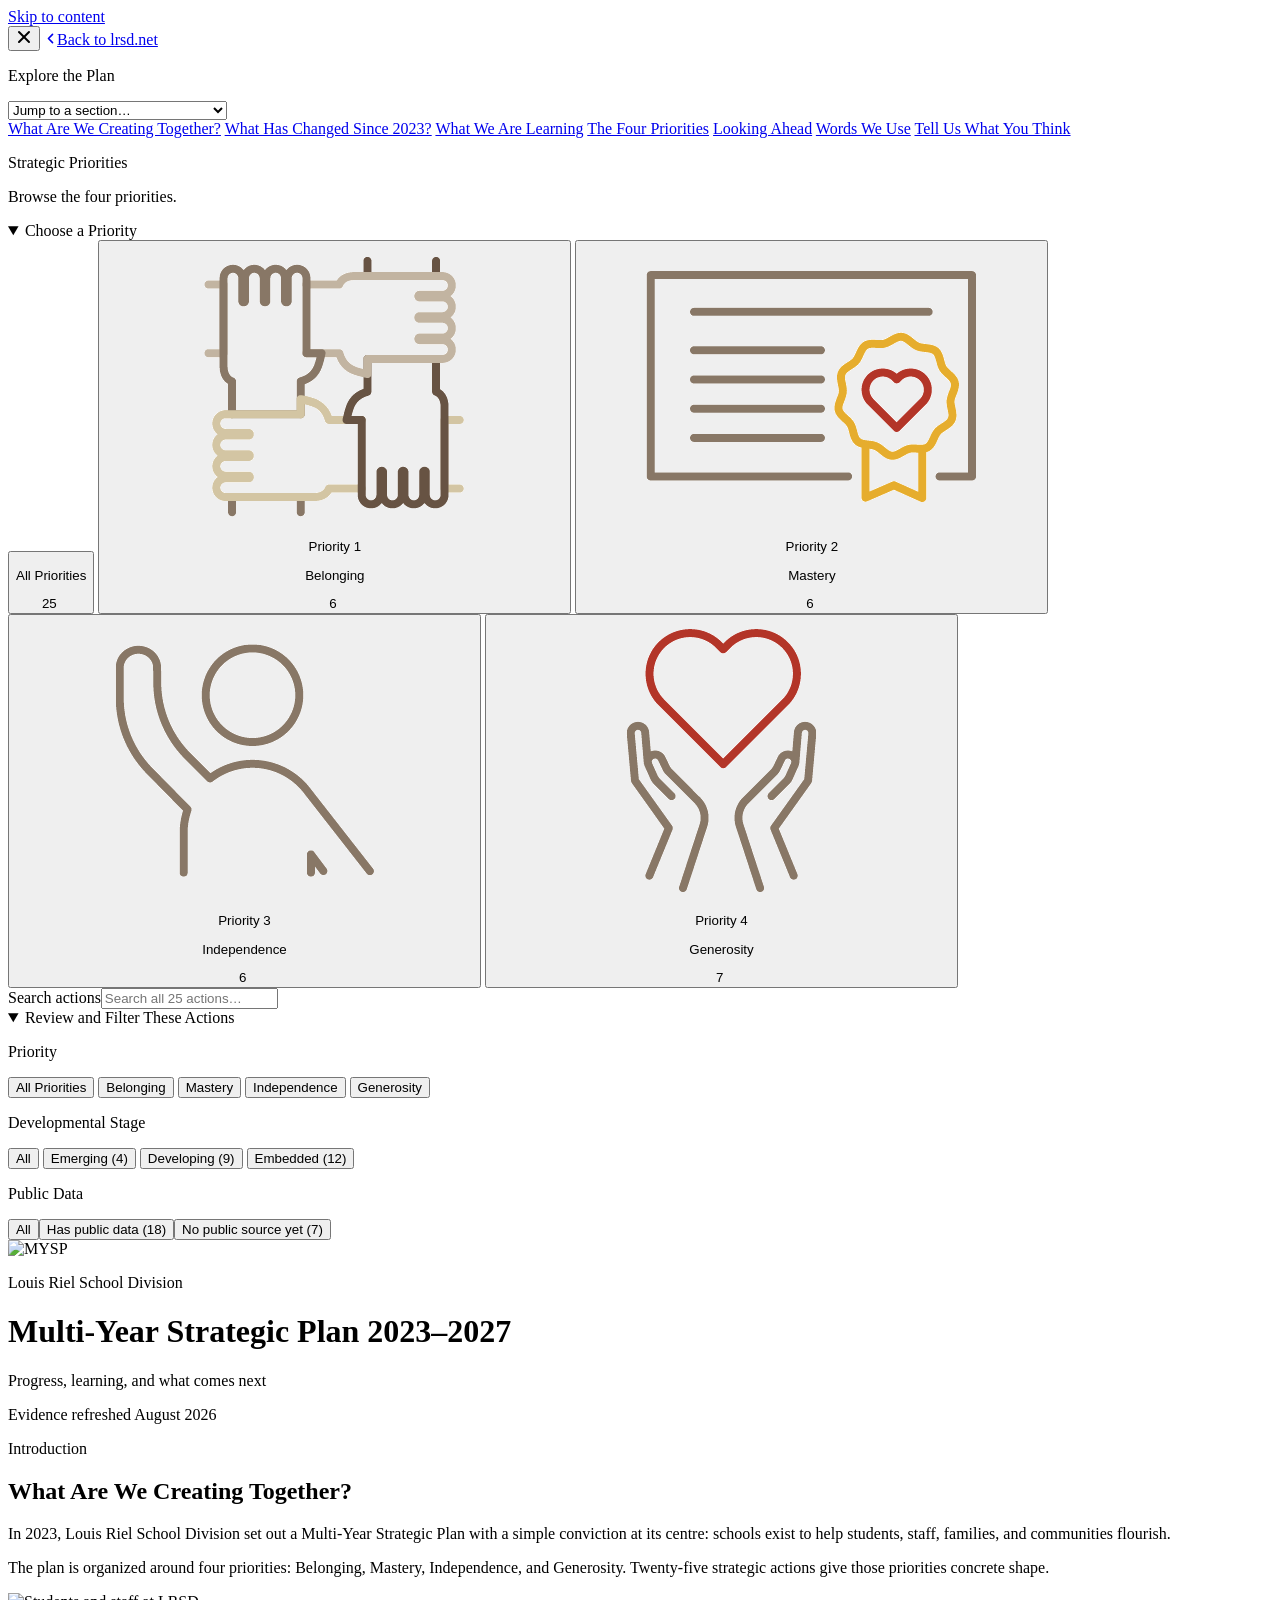
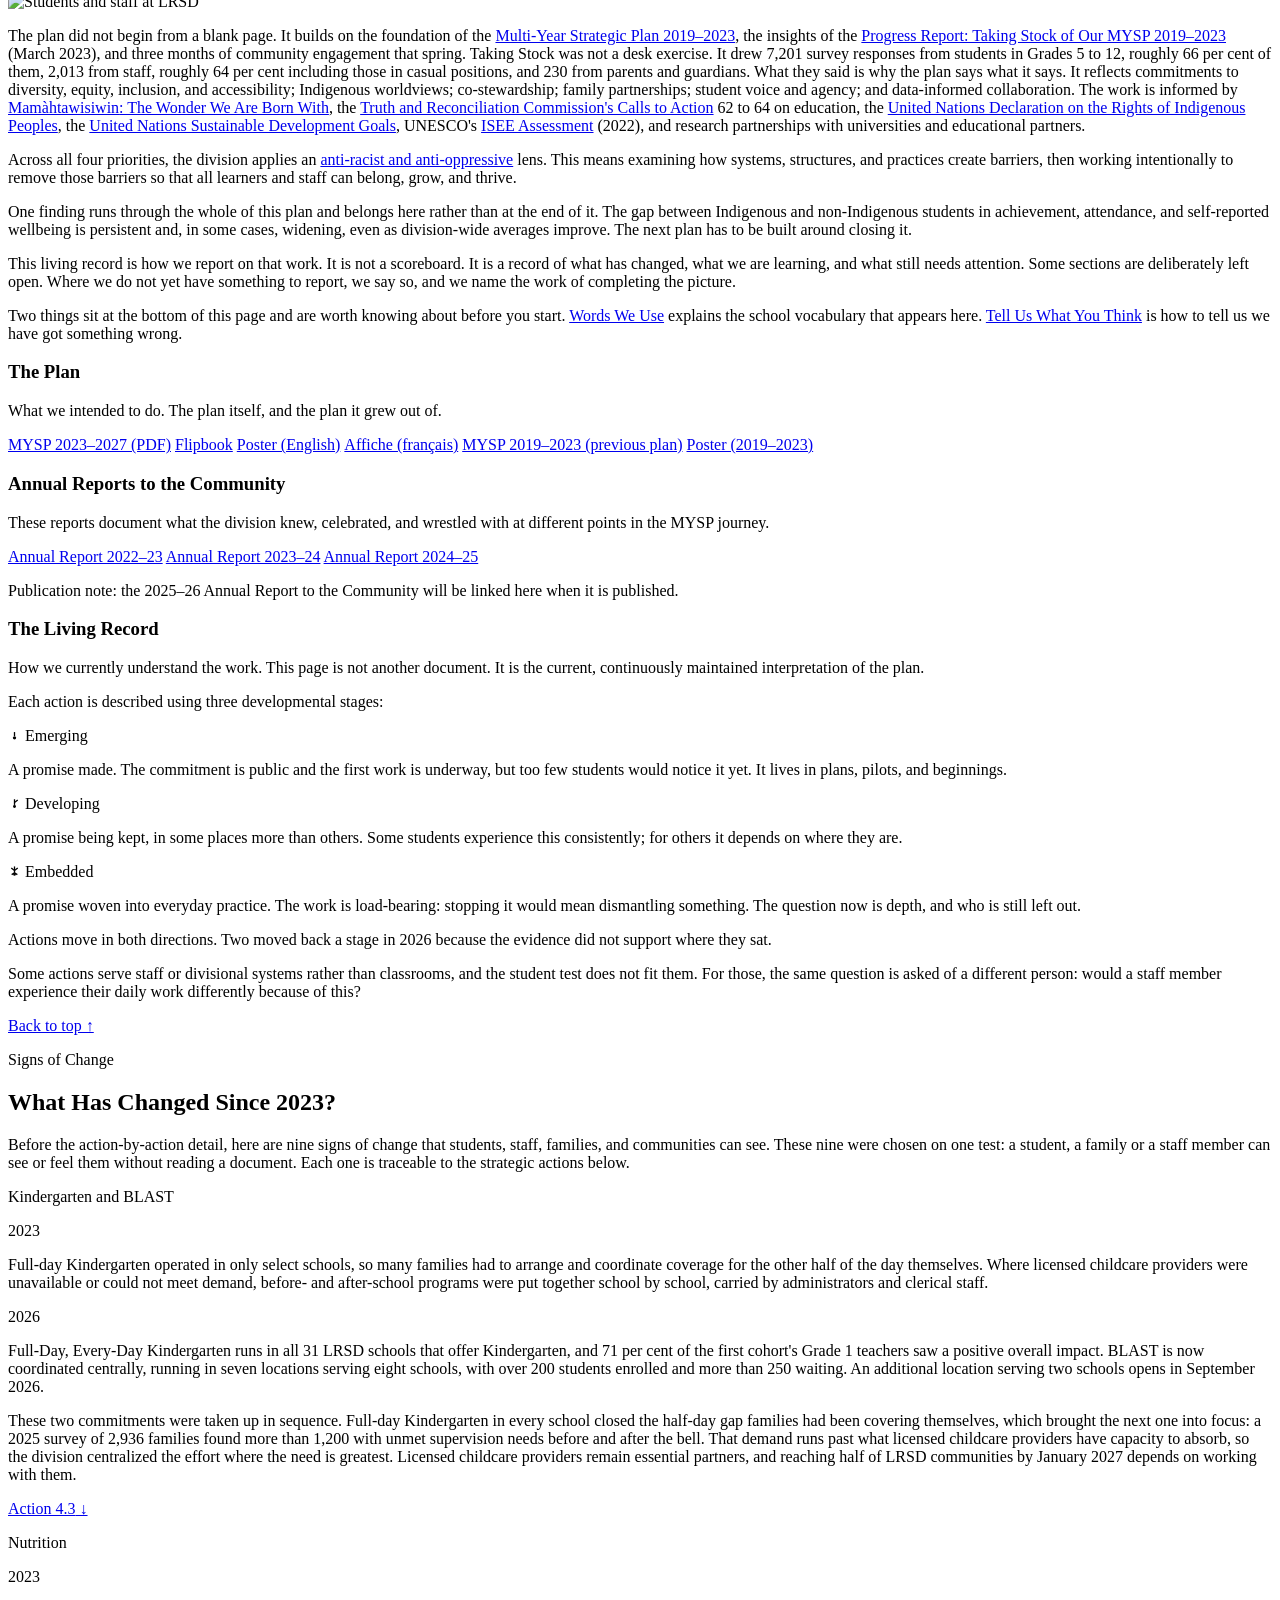
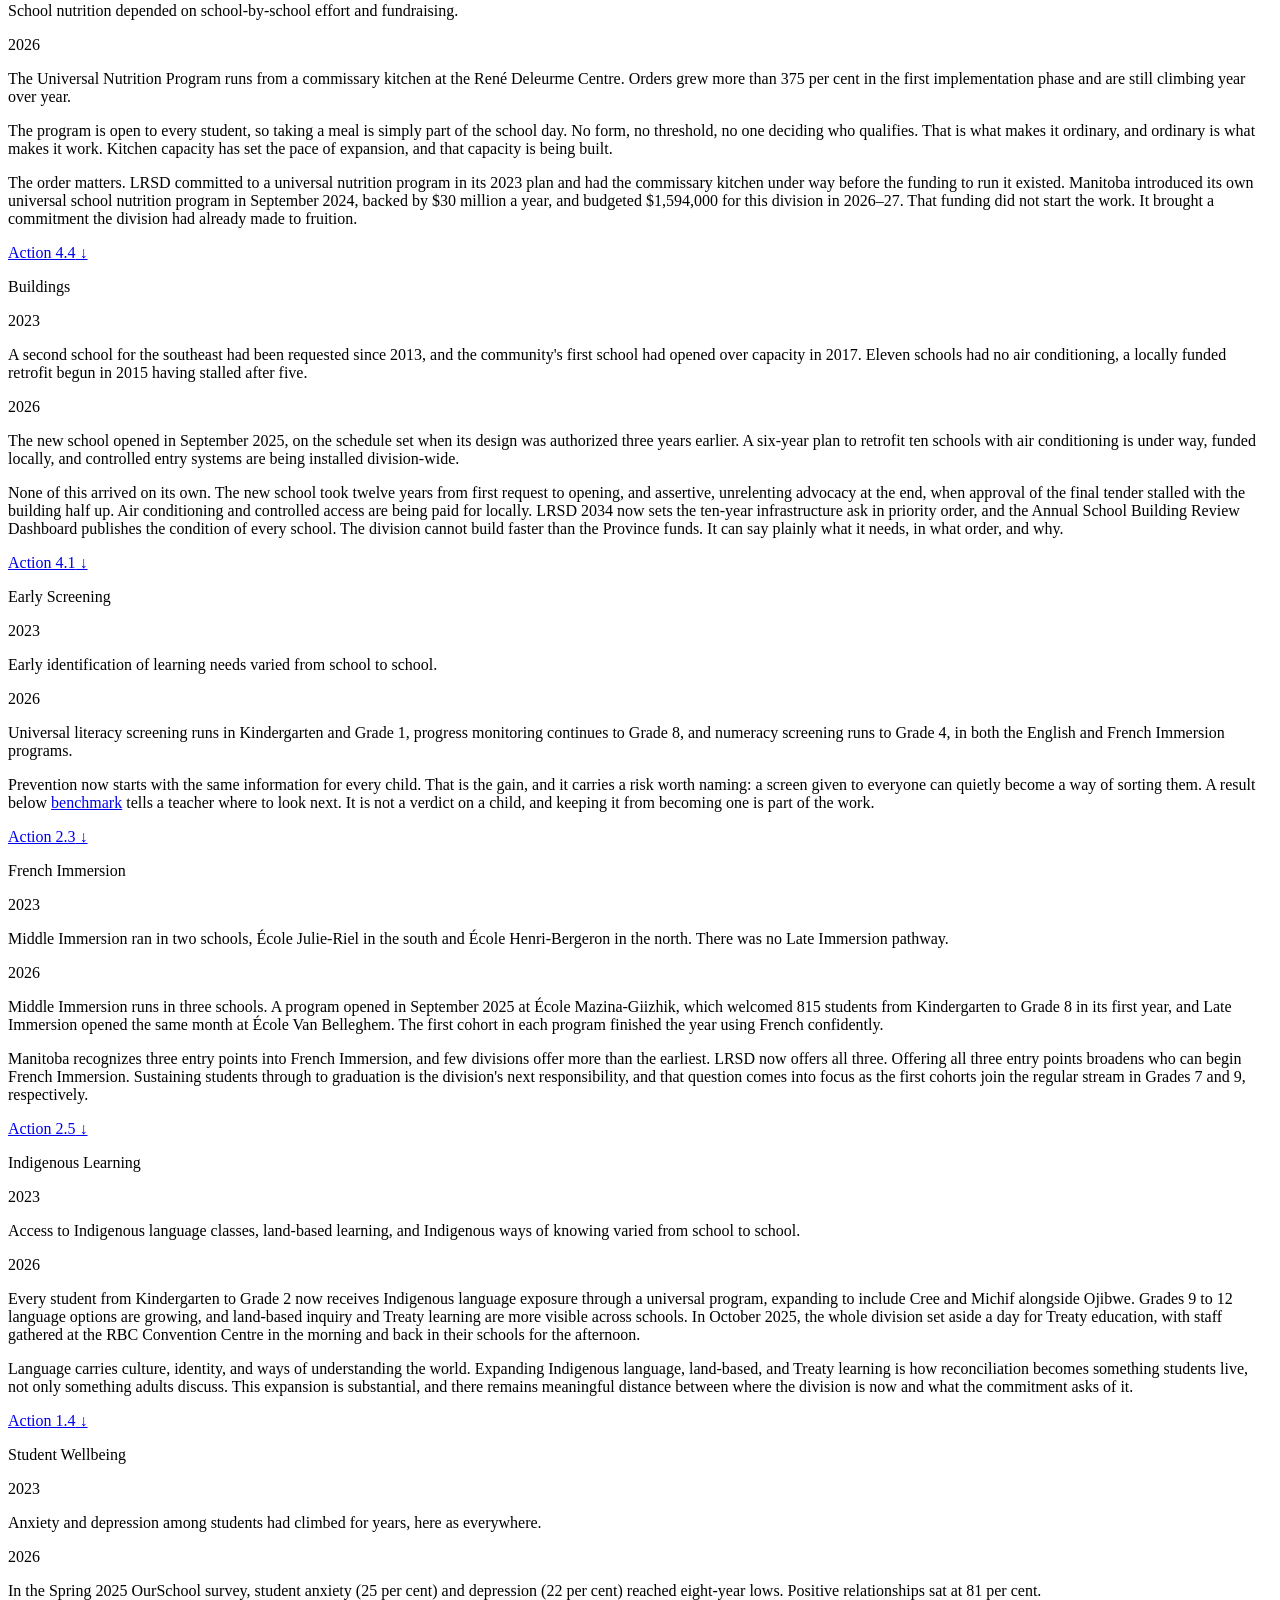
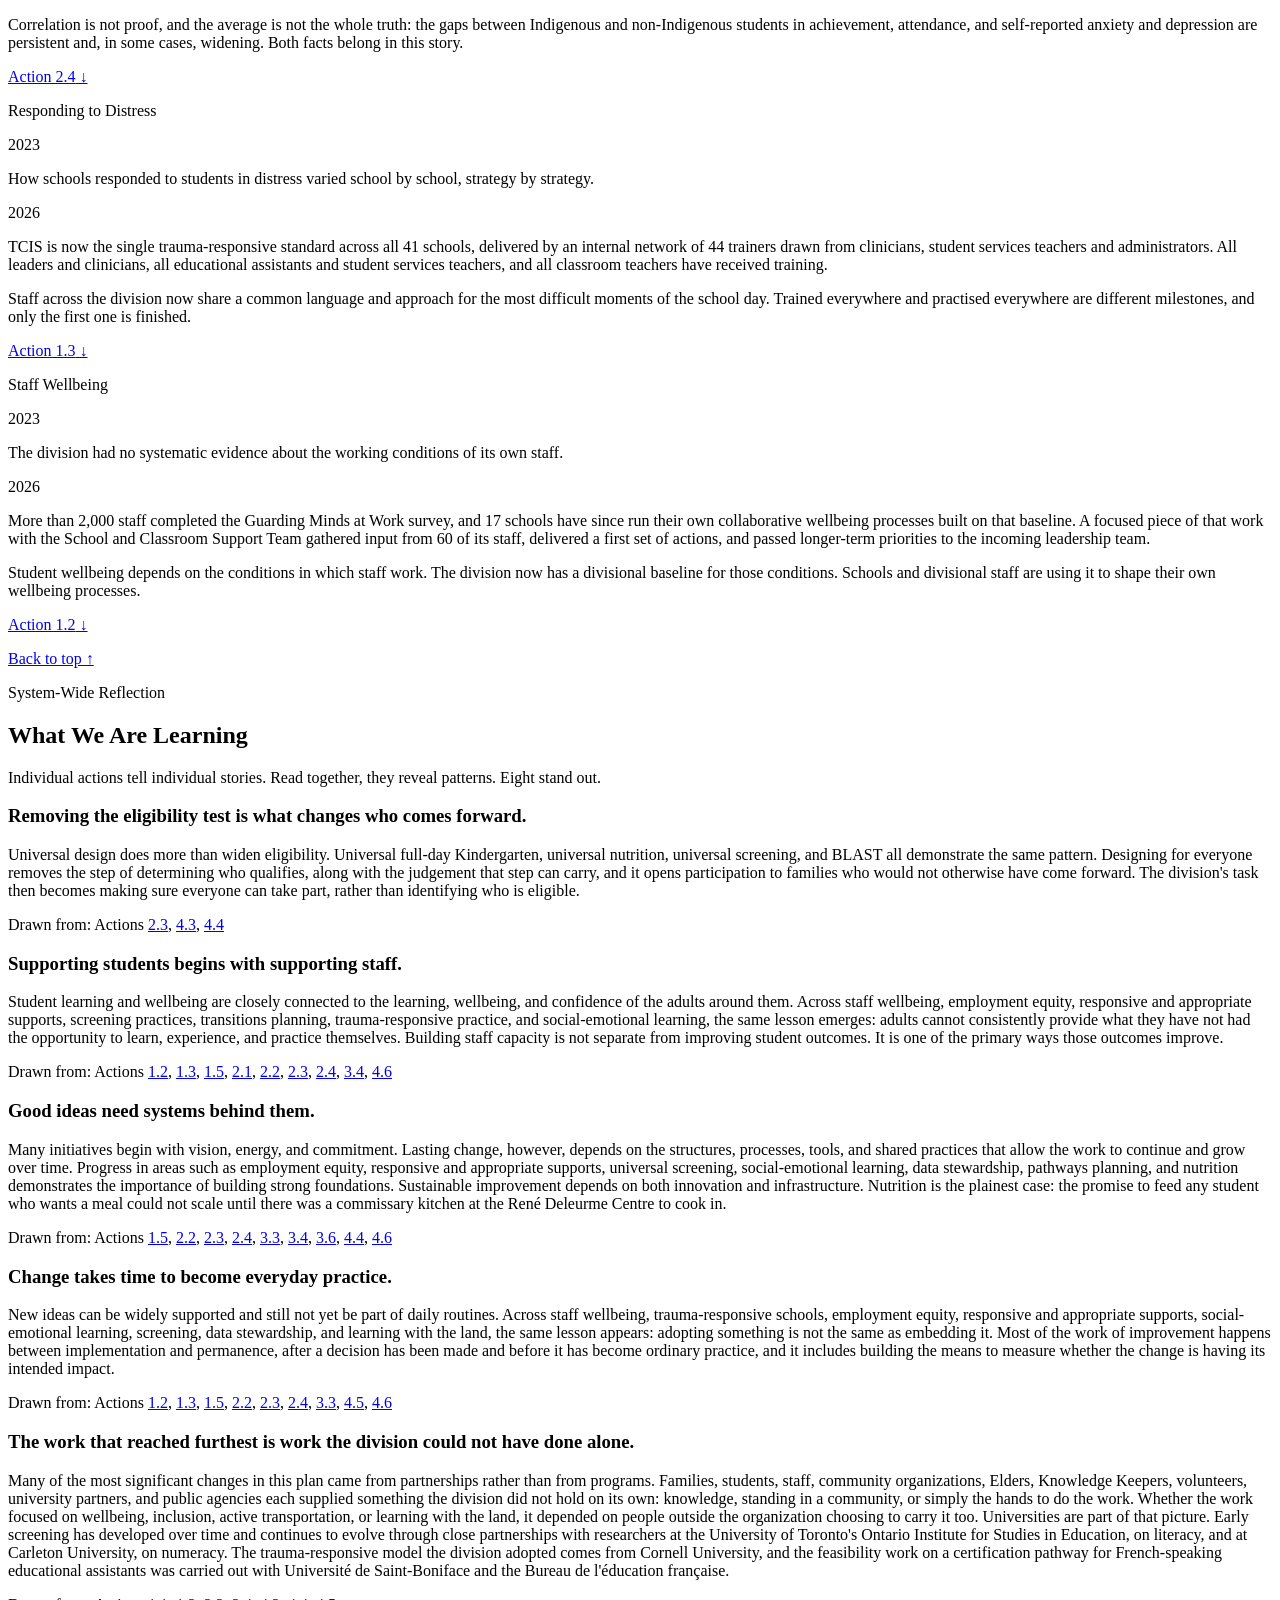
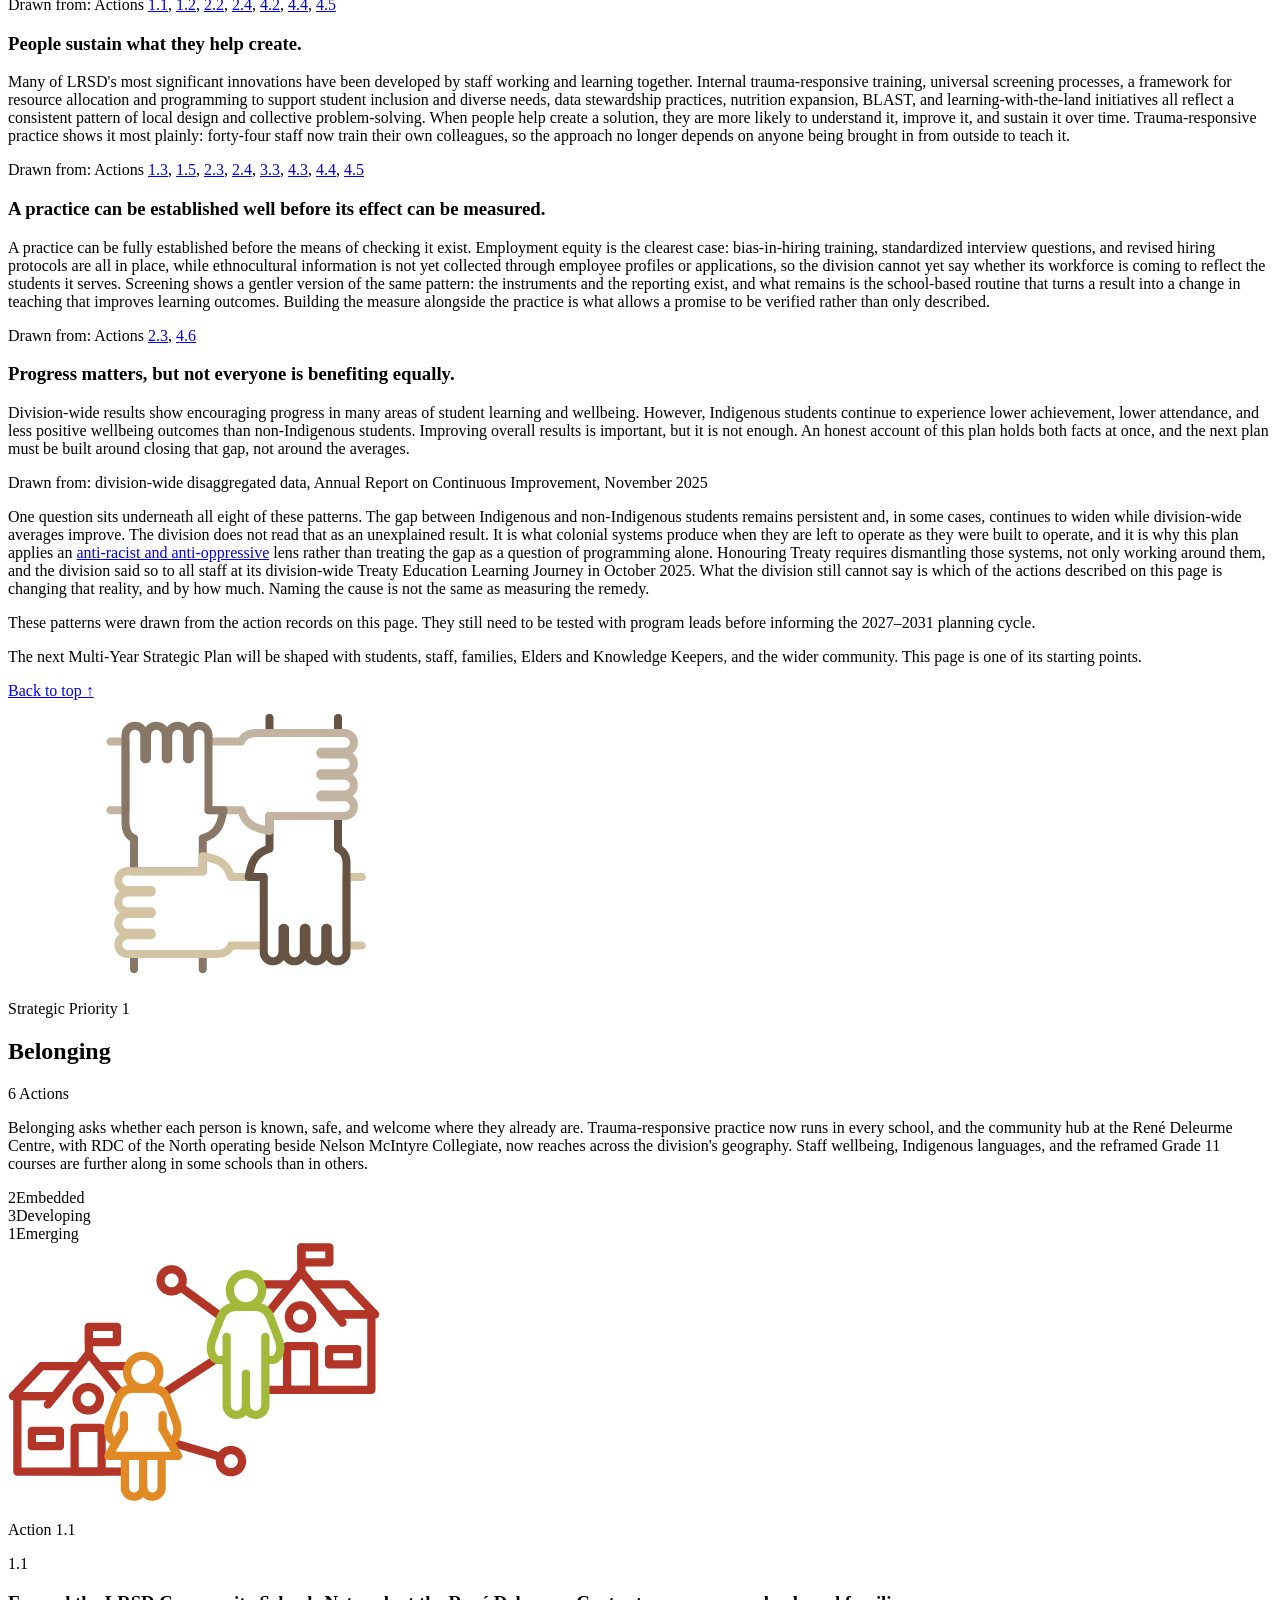
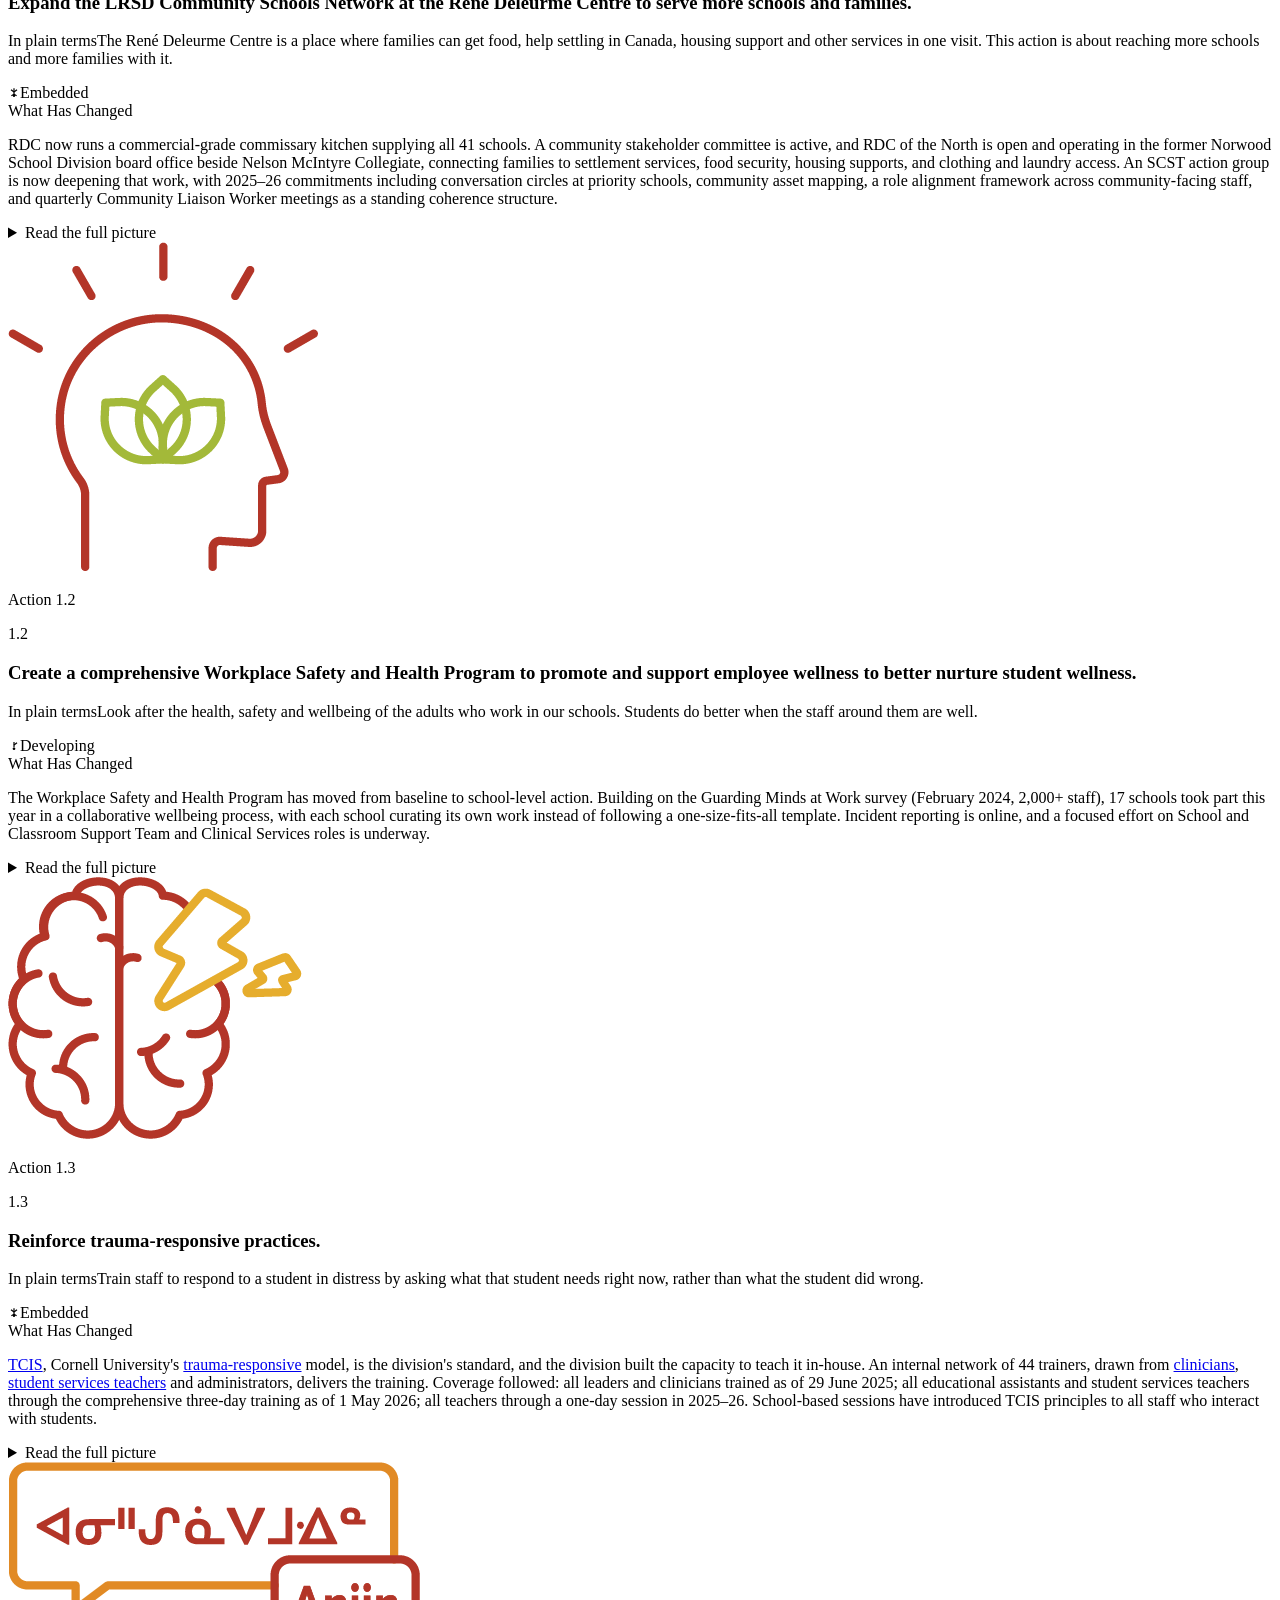
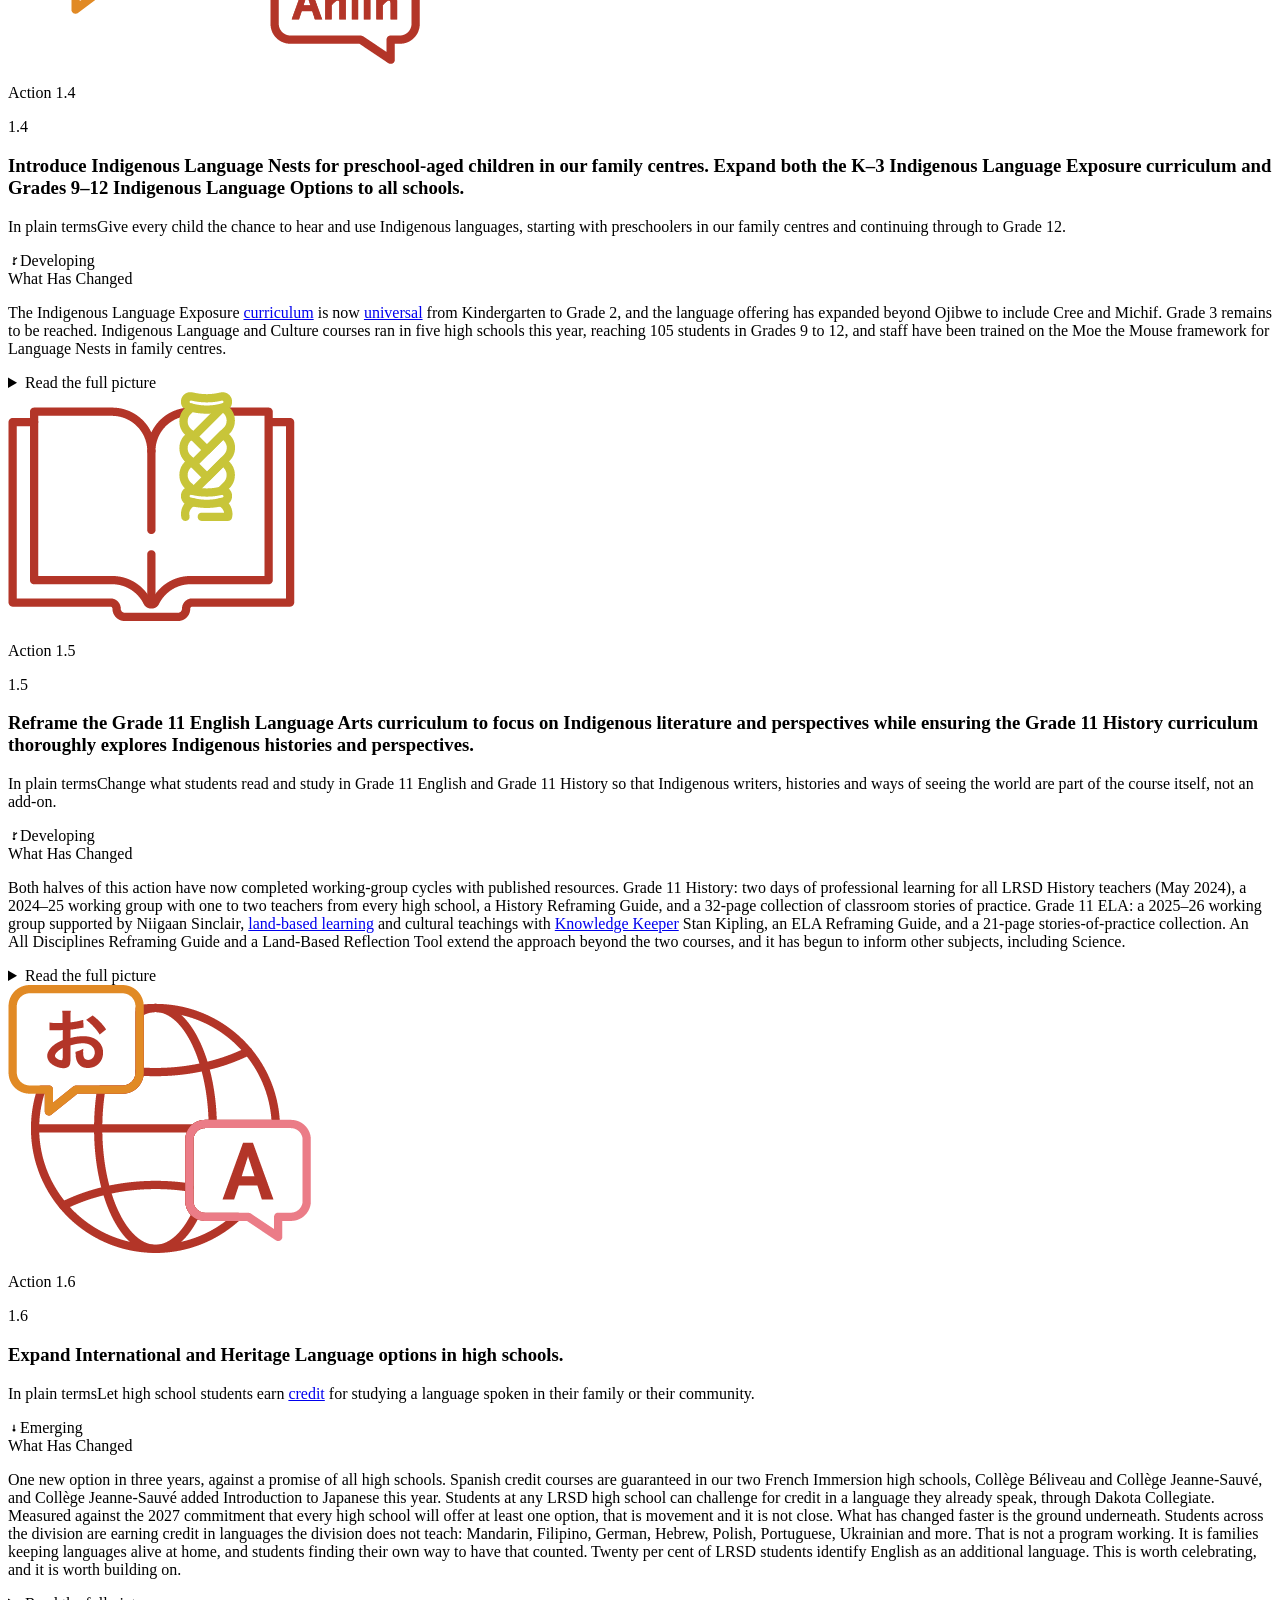
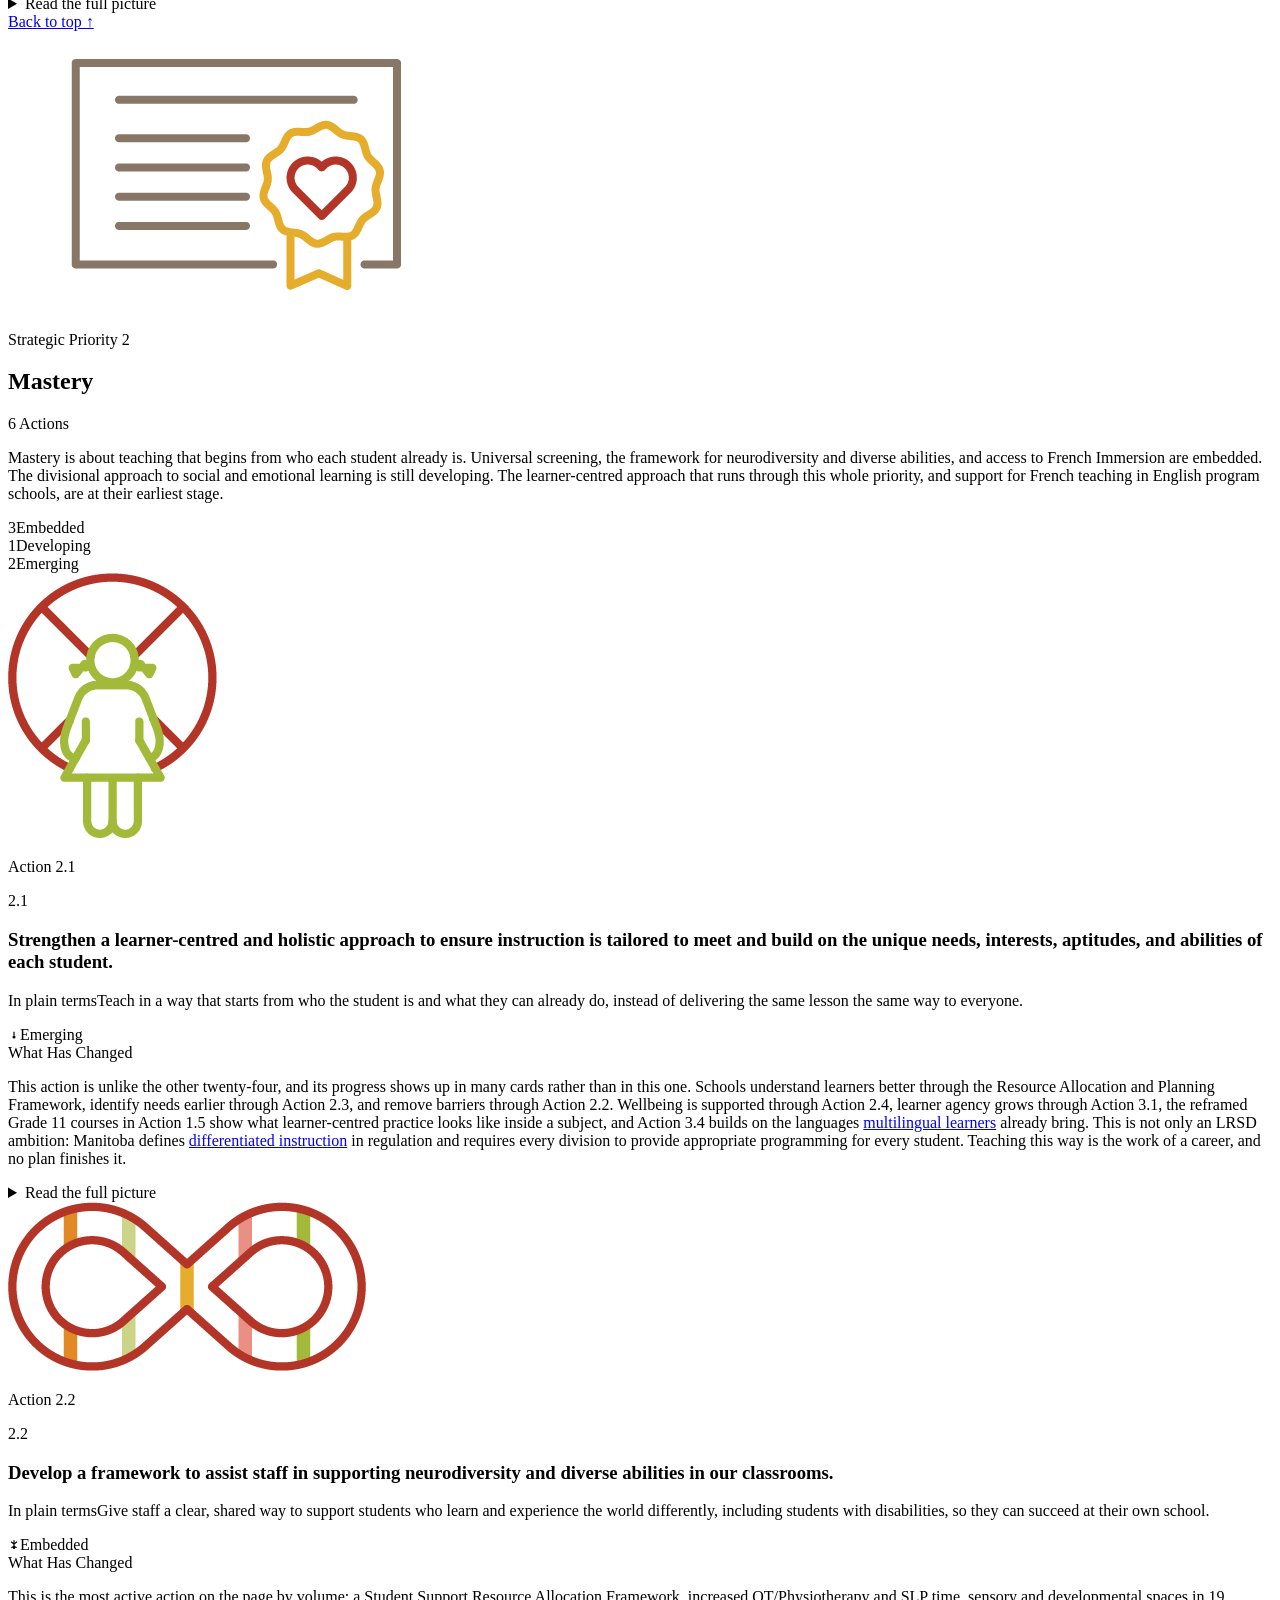
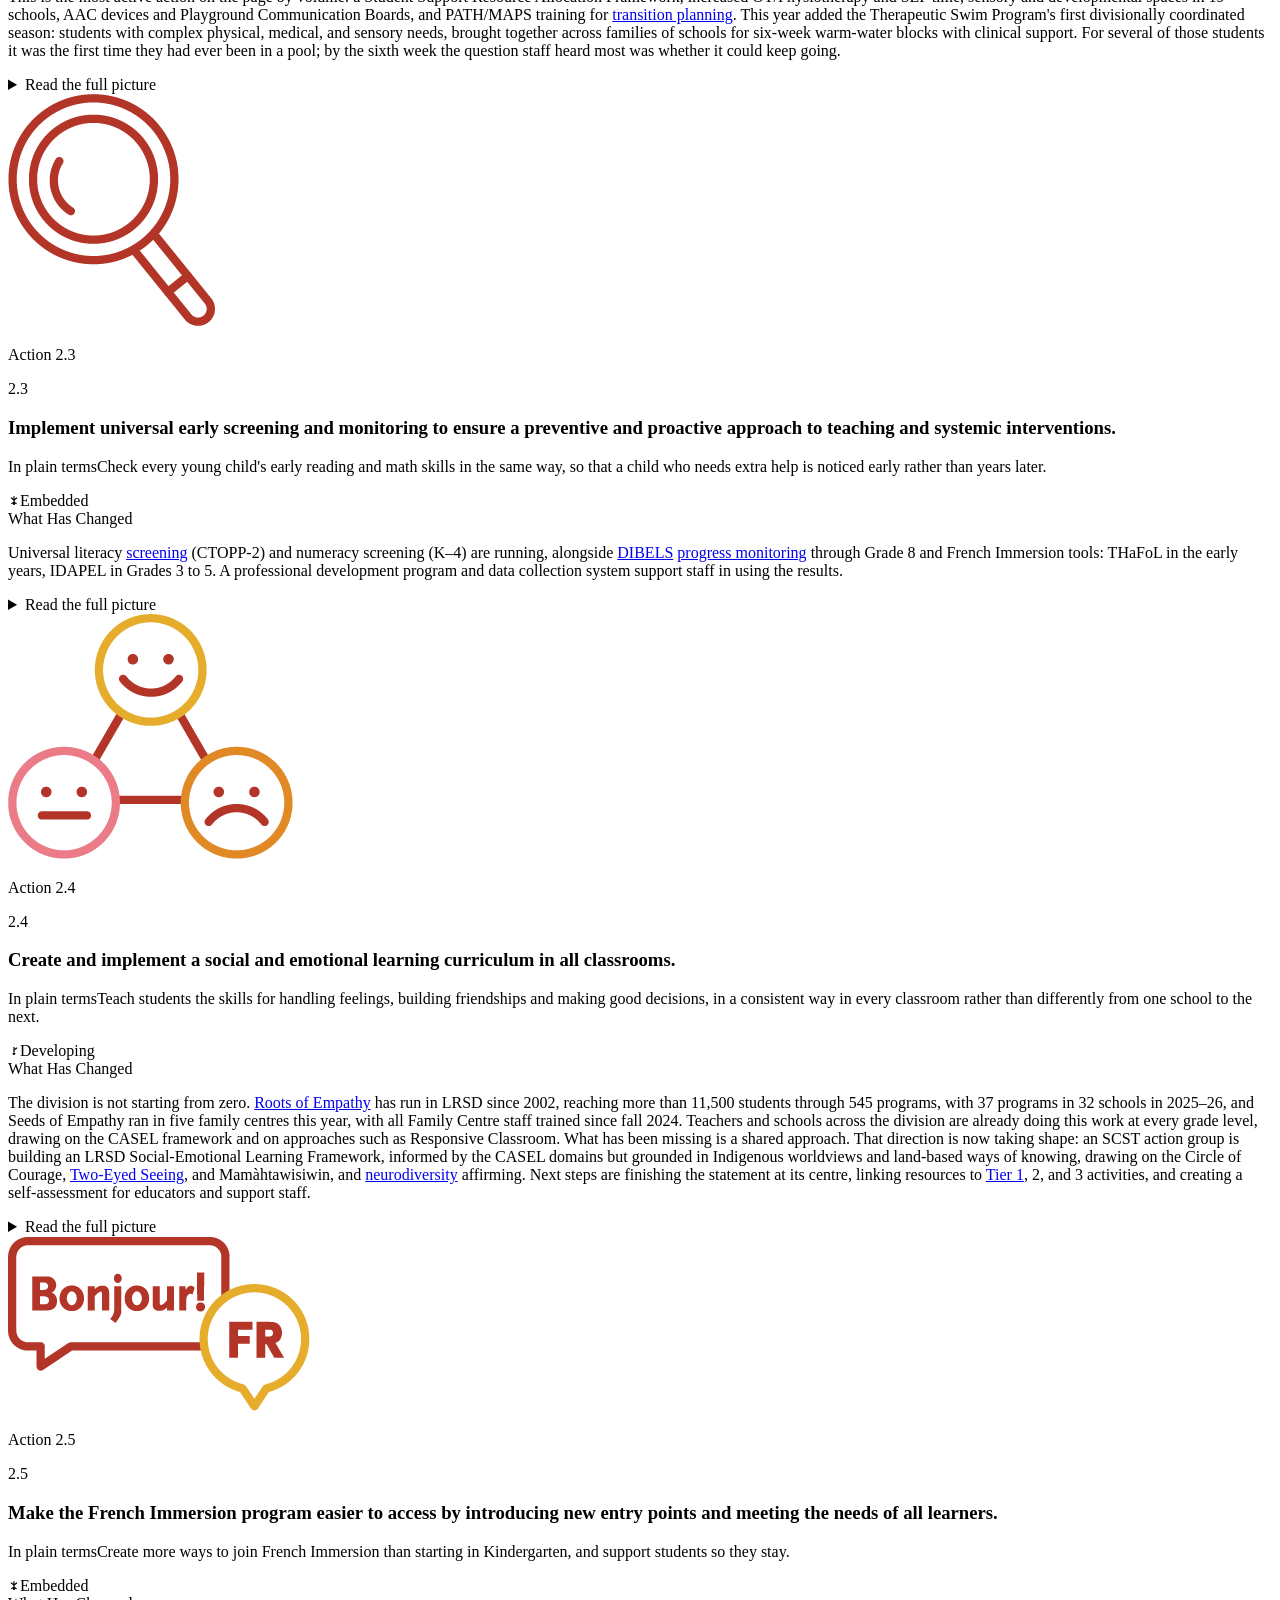
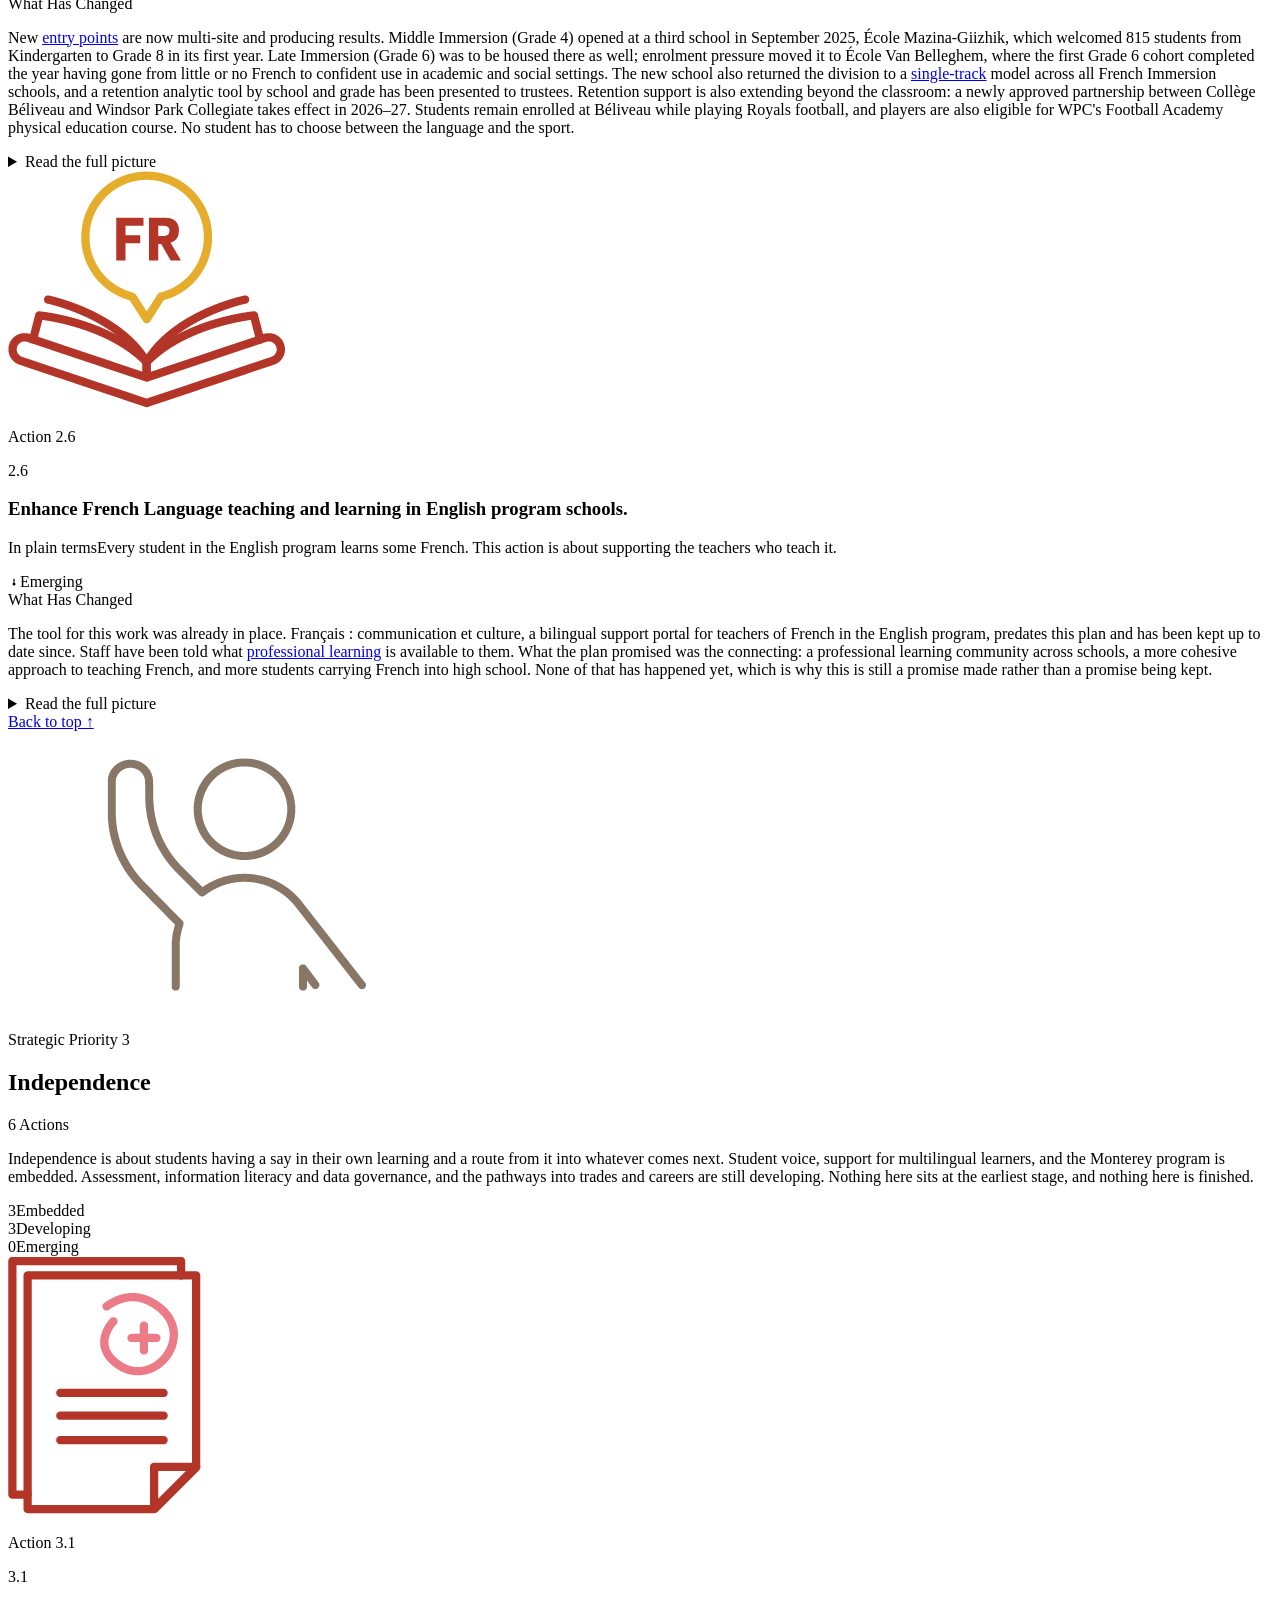
==== commit 3d56024a: "Revise publication note for upcoming Annual Report Updated publication note for the 2025-26 Annual R" ====
--- a/index.html
+++ b/index.html
@@ -4744,7 +4744,7 @@
 <a class="doc-link" href="https://www.lrsd.net/annual-report-to-the-community-2023-2024" target="_blank" rel="noopener">Annual Report 2023&ndash;24</a>
 <a class="doc-link" href="https://www.lrsd.net/annual-report-to-the-community-2024-2025" target="_blank" rel="noopener">Annual Report 2024&ndash;25</a>
 </div>
-<p><span class="needs-input">Publication note: both this page and the 2025&ndash;26 Annual Report to the Community will be published by 14 August 2026. The Annual Report link will be added here on publication.</span></p>
+<p><span class="needs-input">Publication note: the 2025&ndash;26 Annual Report to the Community will be linked here when it is published.</span></p>
 <h3 class="record-tier">The Living Record</h3>
 <p class="record-tier-note">How we currently understand the work. This page is not another document. It is the current, continuously maintained interpretation of the plan.</p>
 <p>Each action is described using three developmental stages:</p>
